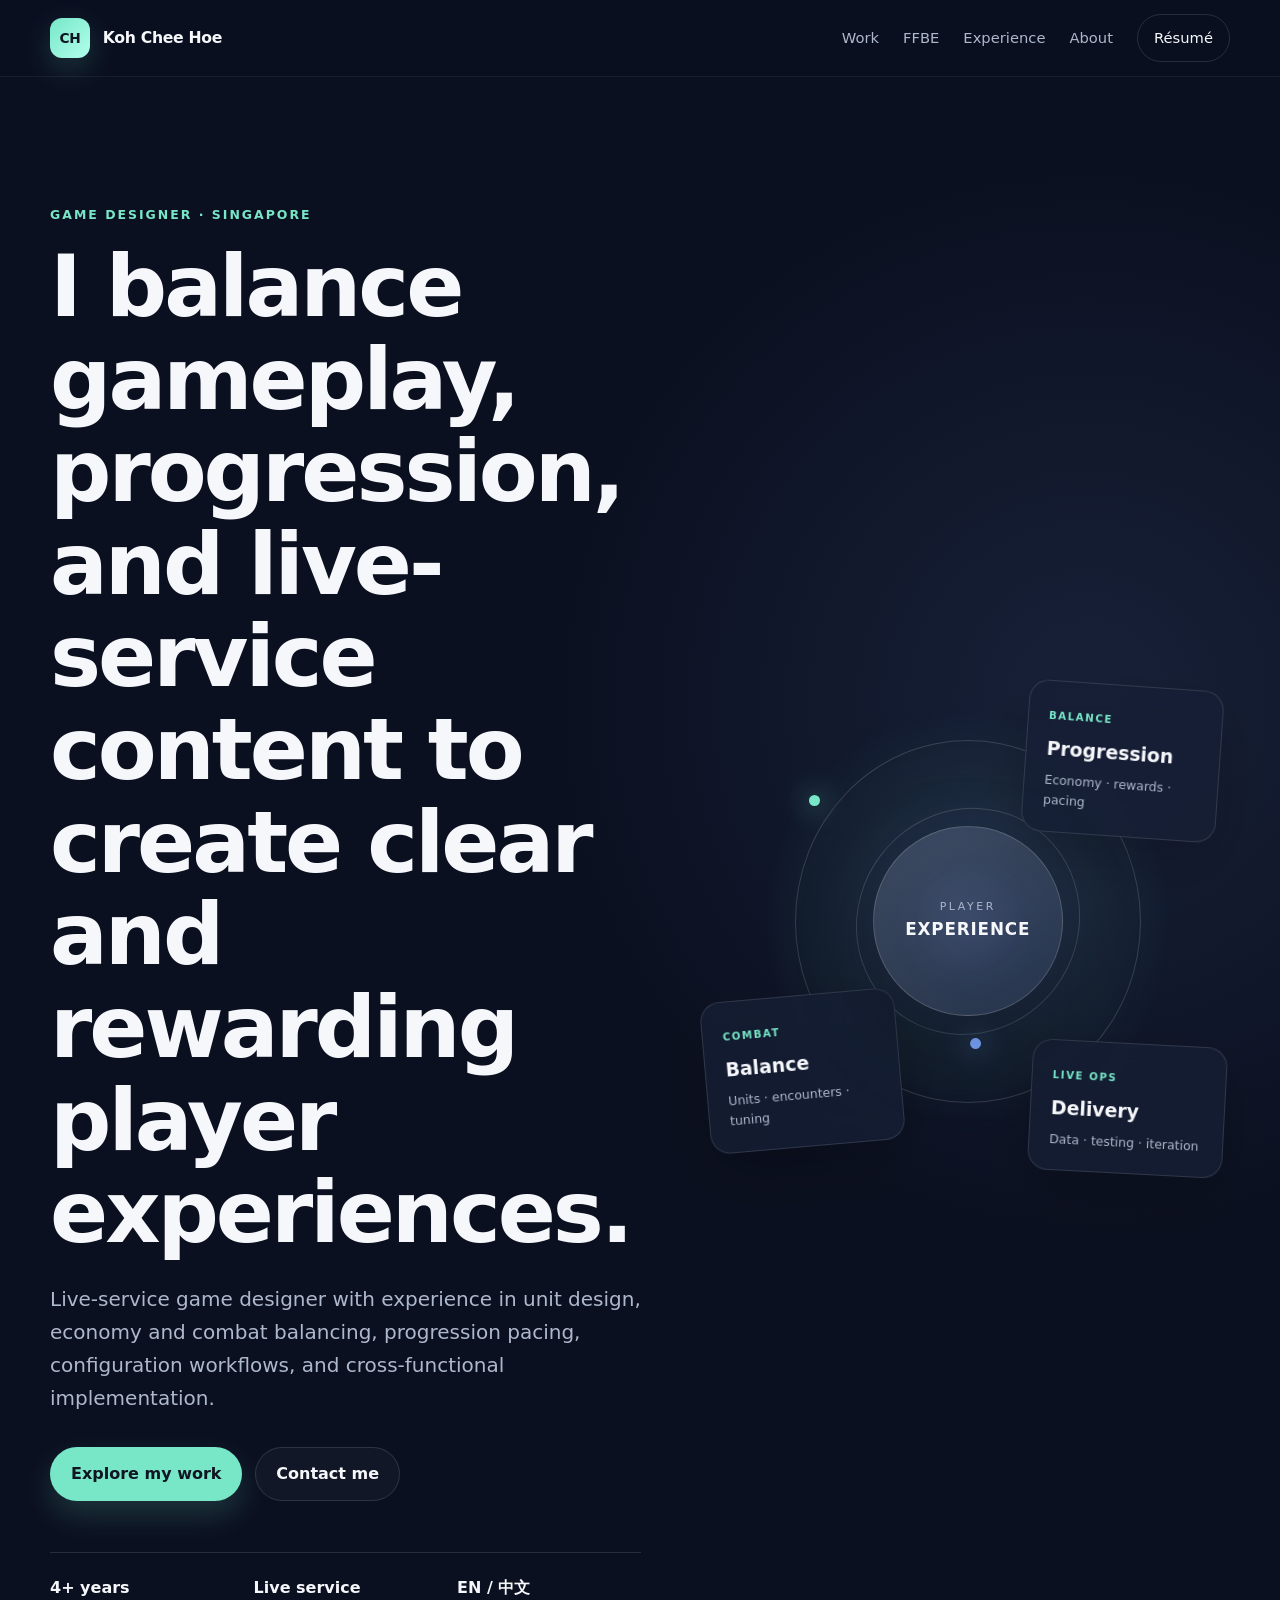
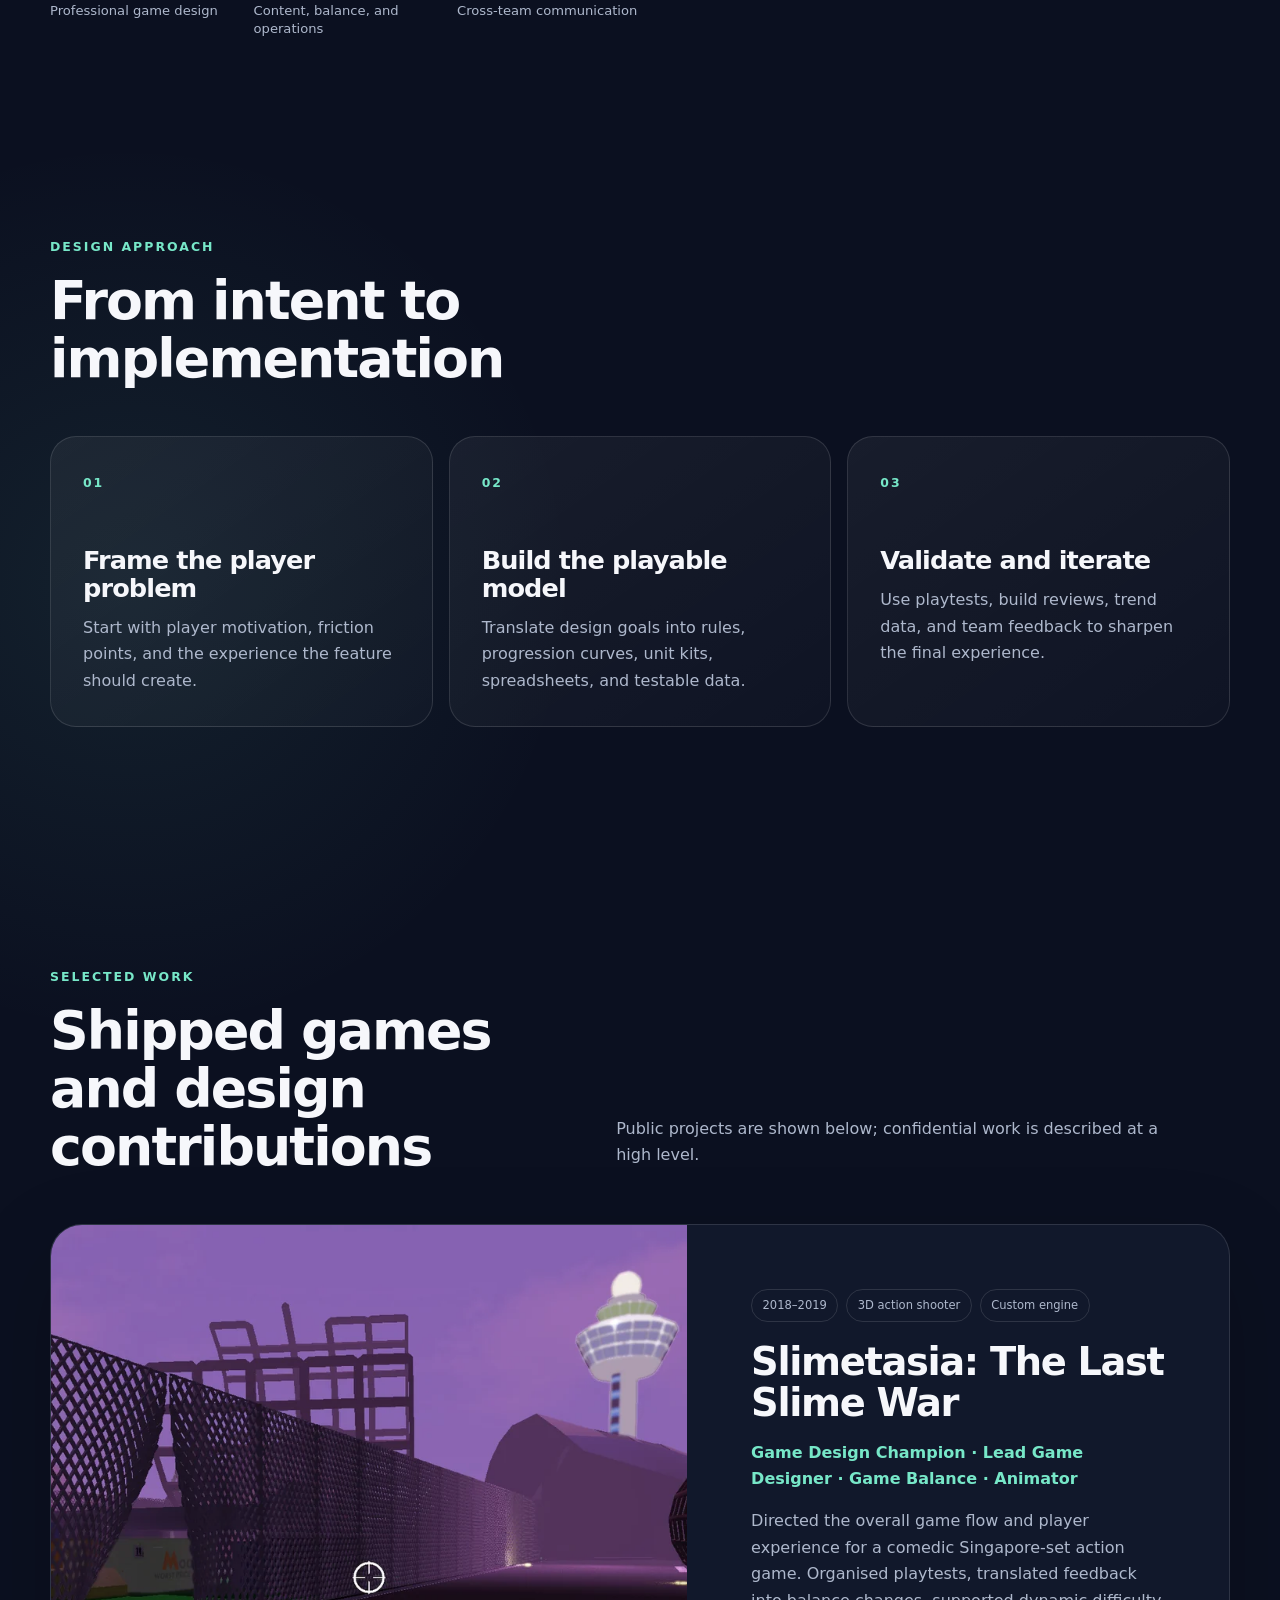
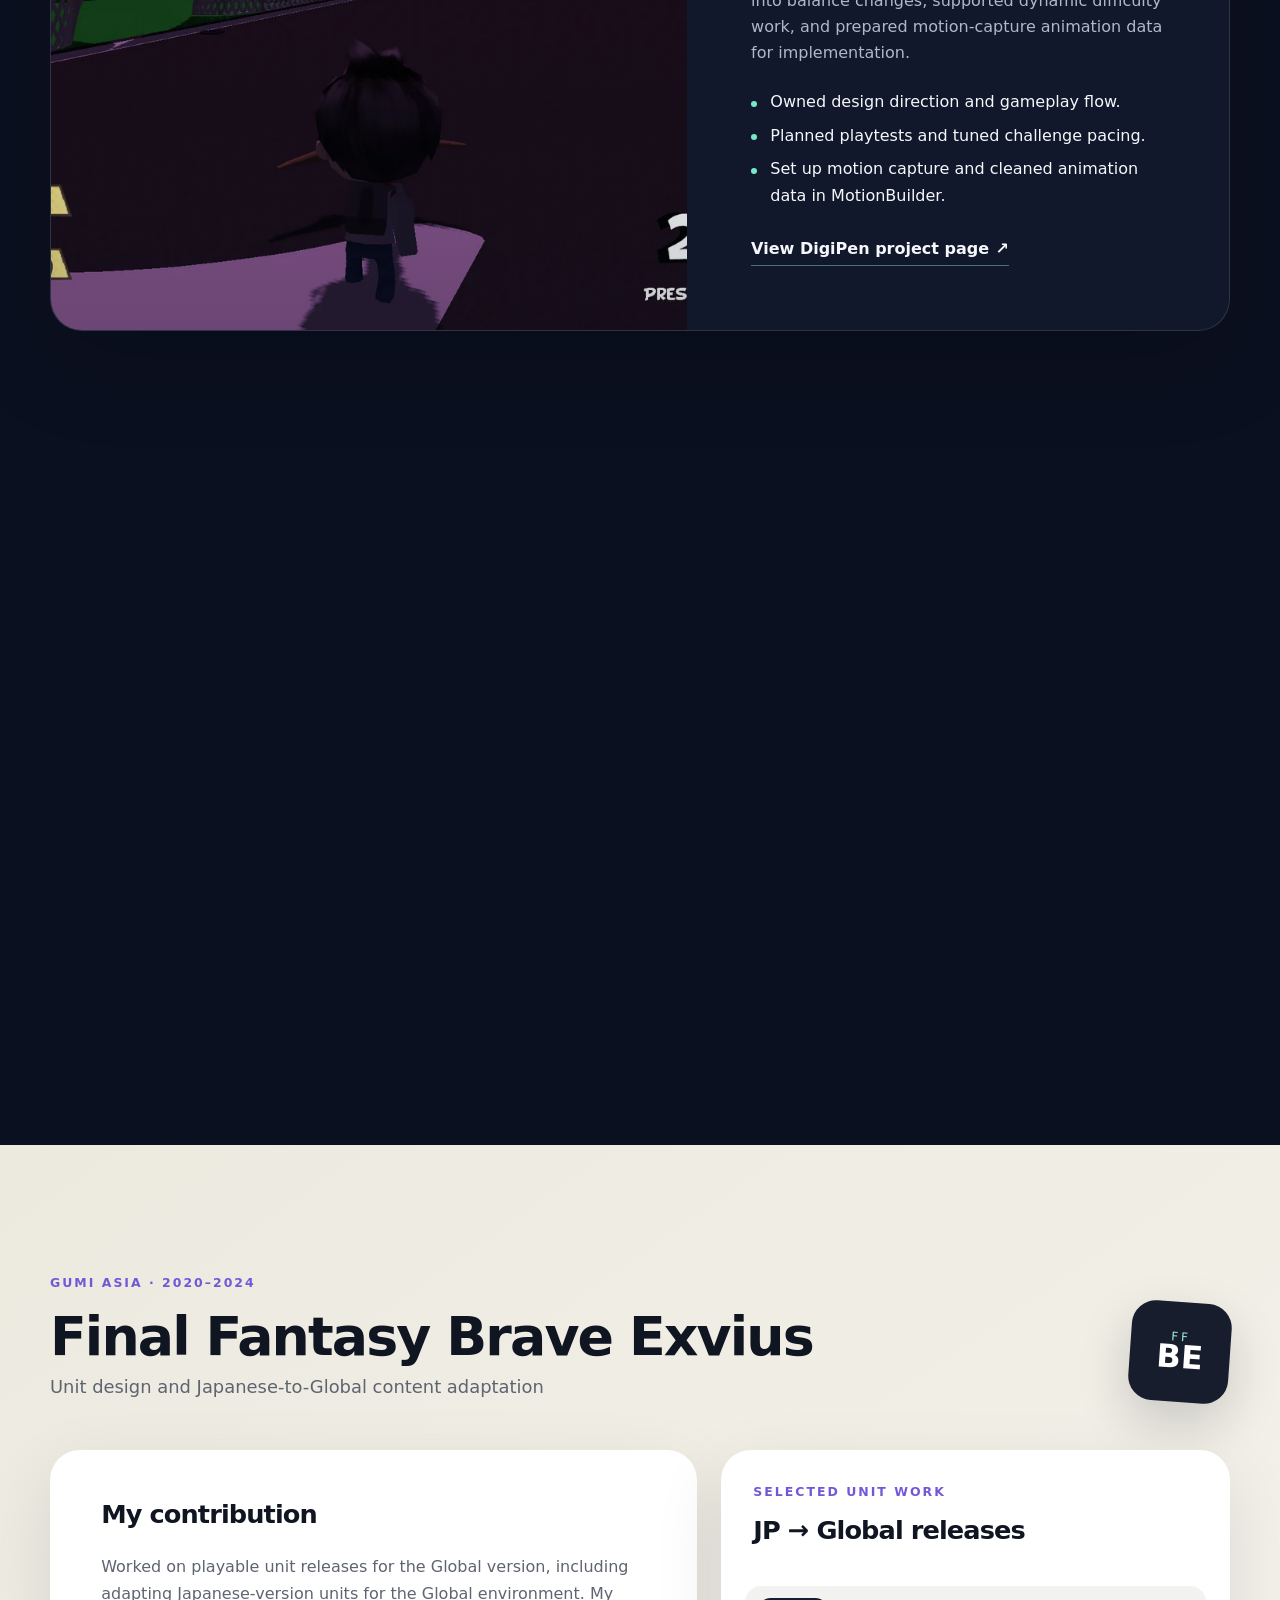
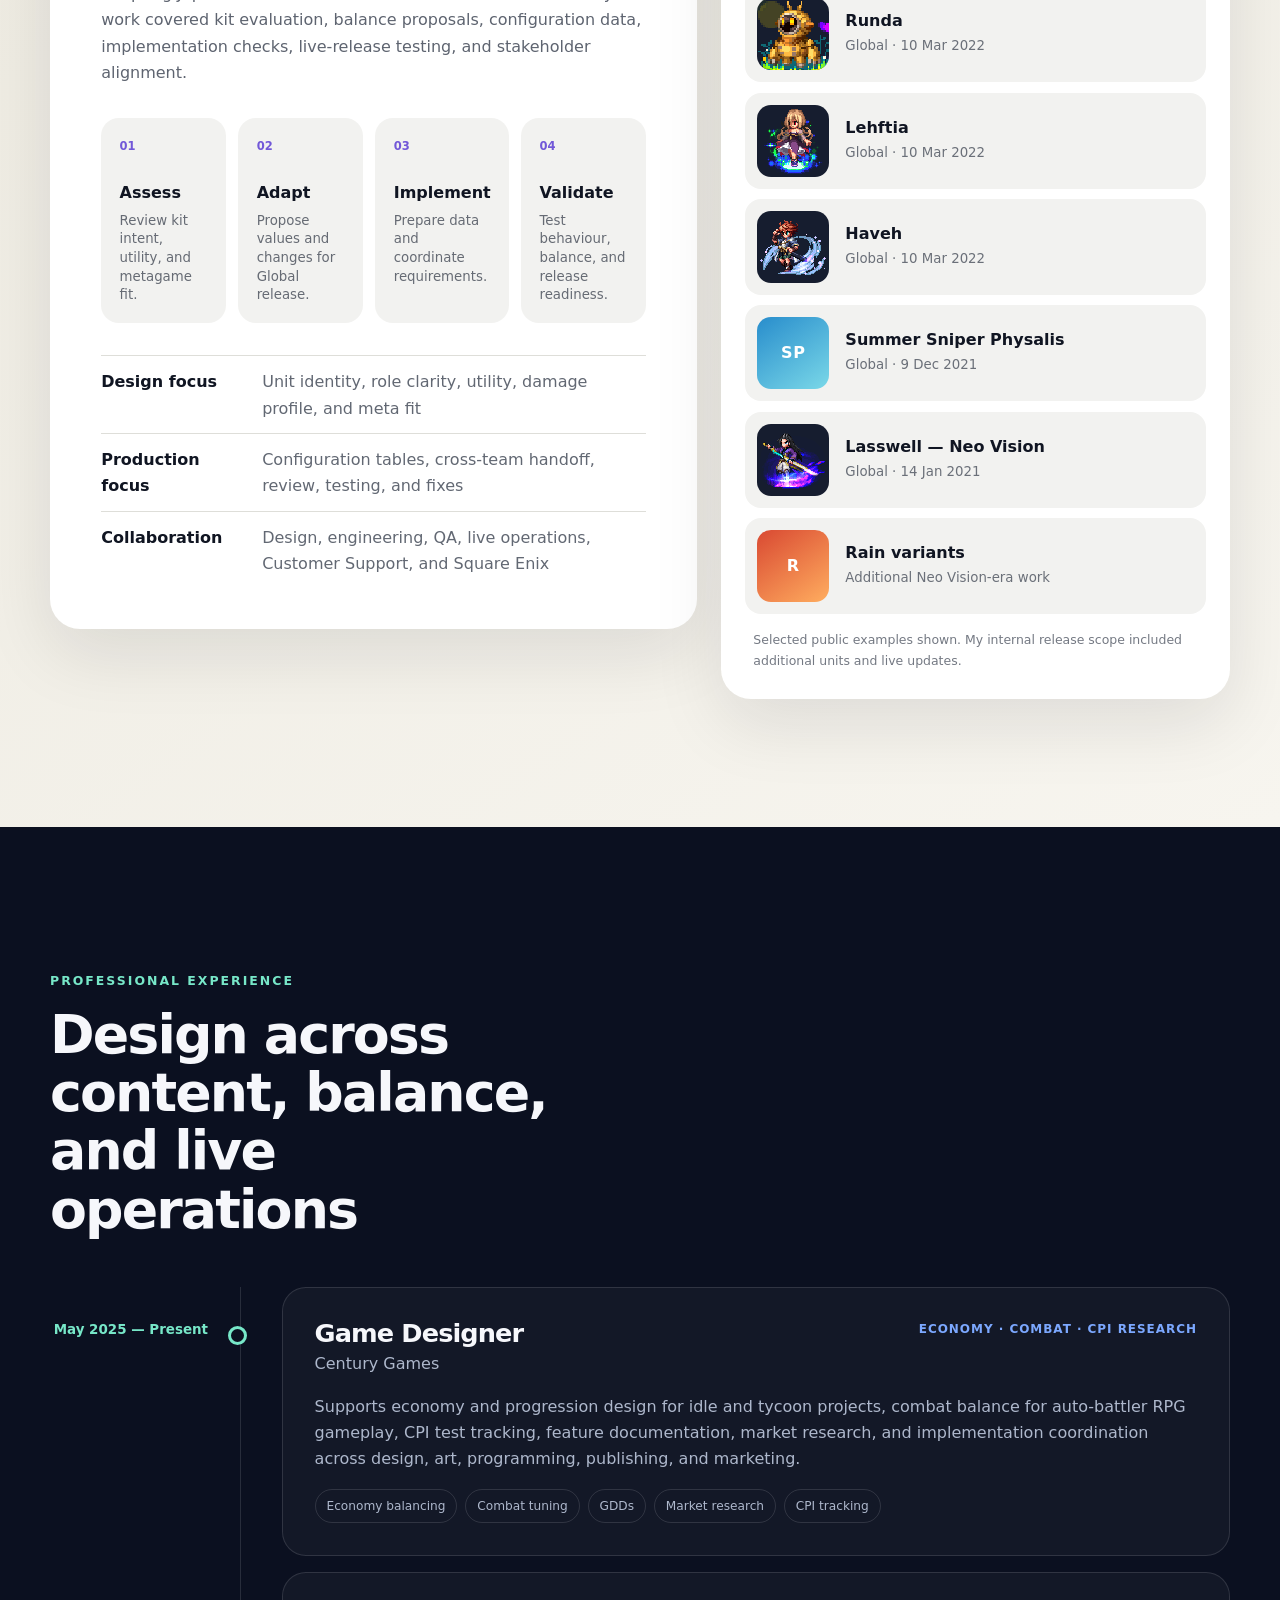
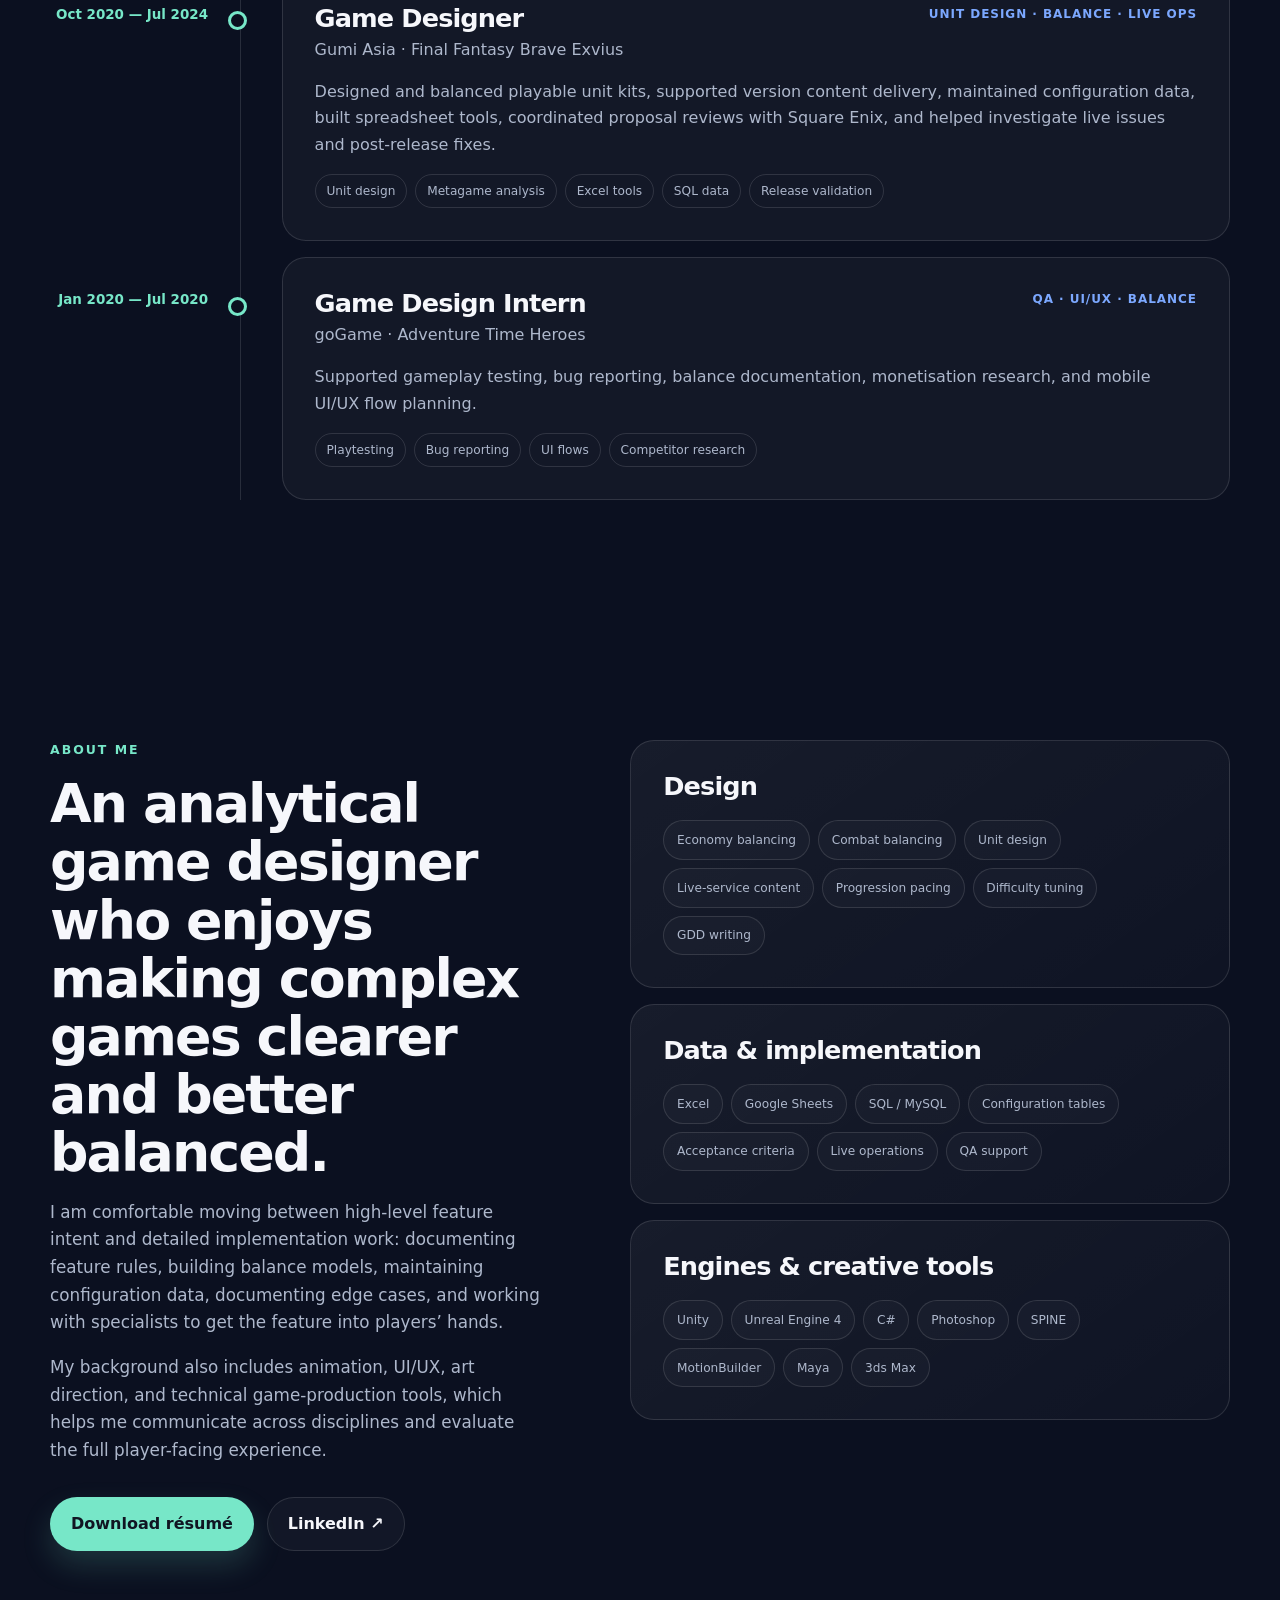
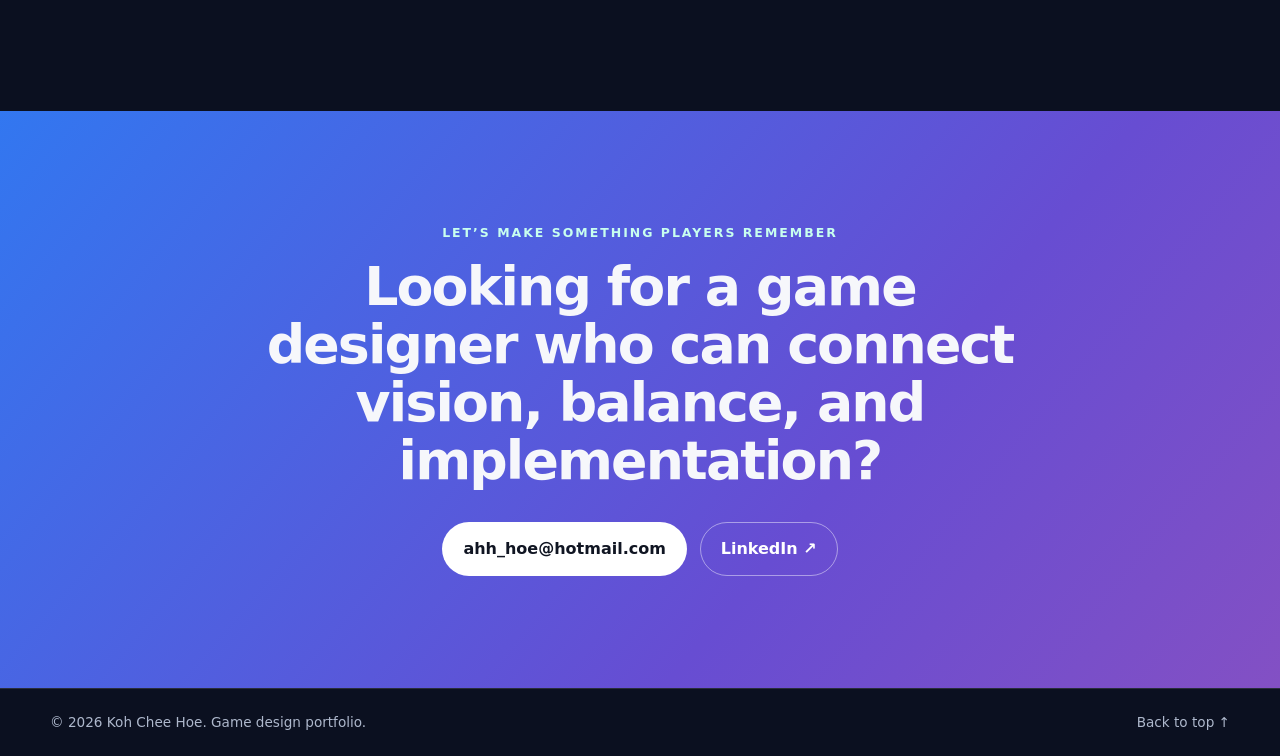
==== index.html @ 487529aa "Add files via upload" ====
<!doctype html>
<html lang="en">
<head>
  <meta charset="utf-8" />
  <meta name="viewport" content="width=device-width, initial-scale=1" />
  <meta name="description" content="Portfolio of Koh Chee Hoe, a Singapore-based game designer specialising in live-service unit design, economy balancing, combat balancing, progression pacing, and content delivery." />
  <meta name="theme-color" content="#0b1020" />
  <title>Koh Chee Hoe — Game Designer</title>
  <link rel="icon" href="assets/favicon.svg" type="image/svg+xml" />
  <link rel="stylesheet" href="styles.css" />
</head>
<body>
  <a class="skip-link" href="#main">Skip to content</a>

  <header class="site-header" id="top">
    <div class="nav-wrap">
      <a class="brand" href="#top" aria-label="Koh Chee Hoe home">
        <span class="brand-mark">CH</span>
        <span class="brand-name">Koh Chee Hoe</span>
      </a>
      <button class="menu-toggle" type="button" aria-expanded="false" aria-controls="site-nav">
        <span></span><span></span><span></span>
        <span class="sr-only">Open navigation</span>
      </button>
      <nav id="site-nav" class="site-nav" aria-label="Primary navigation">
        <a href="#work">Work</a>
        <a href="#ffbe">FFBE</a>
        <a href="#experience">Experience</a>
        <a href="#about">About</a>
        <a class="nav-cta" href="Koh_Chee_Hoe_Game_Designer_Resume.docx" download>Résumé</a>
      </nav>
    </div>
  </header>

  <main id="main">
    <section class="hero section-shell" aria-labelledby="hero-title">
      <div class="hero-copy reveal">
        <p class="eyebrow">Game Designer · Singapore</p>
        <h1 id="hero-title">I balance gameplay, progression, and live-service content to create clear and rewarding player experiences.</h1>
        <p class="hero-lede">
          Live-service game designer with experience in unit design, economy and combat balancing,
          progression pacing, configuration workflows, and cross-functional implementation.
        </p>
        <div class="hero-actions">
          <a class="button primary" href="#work">Explore my work</a>
          <a class="button secondary" href="mailto:ahh_hoe@hotmail.com">Contact me</a>
        </div>
        <div class="hero-facts" aria-label="Career highlights">
          <div><strong>4+ years</strong><span>Professional game design</span></div>
          <div><strong>Live service</strong><span>Content, balance, and operations</span></div>
          <div><strong>EN / 中文</strong><span>Cross-team communication</span></div>
        </div>
      </div>

      <div class="hero-visual reveal" aria-hidden="true">
        <div class="orbit orbit-a"></div>
        <div class="orbit orbit-b"></div>
        <div class="design-card card-a">
          <span class="card-kicker">BALANCE</span>
          <strong>Progression</strong>
          <small>Economy · rewards · pacing</small>
        </div>
        <div class="design-card card-b">
          <span class="card-kicker">COMBAT</span>
          <strong>Balance</strong>
          <small>Units · encounters · tuning</small>
        </div>
        <div class="design-card card-c">
          <span class="card-kicker">LIVE OPS</span>
          <strong>Delivery</strong>
          <small>Data · testing · iteration</small>
        </div>
        <div class="hero-core">
          <span>PLAYER</span>
          <strong>EXPERIENCE</strong>
        </div>
      </div>
    </section>

    <section class="principles section-shell" aria-labelledby="principles-title">
      <div class="section-heading reveal">
        <p class="eyebrow">Design approach</p>
        <h2 id="principles-title">From intent to implementation</h2>
      </div>
      <div class="principle-grid">
        <article class="principle reveal">
          <span class="index">01</span>
          <h3>Frame the player problem</h3>
          <p>Start with player motivation, friction points, and the experience the feature should create.</p>
        </article>
        <article class="principle reveal">
          <span class="index">02</span>
          <h3>Build the playable model</h3>
          <p>Translate design goals into rules, progression curves, unit kits, spreadsheets, and testable data.</p>
        </article>
        <article class="principle reveal">
          <span class="index">03</span>
          <h3>Validate and iterate</h3>
          <p>Use playtests, build reviews, trend data, and team feedback to sharpen the final experience.</p>
        </article>
      </div>
    </section>

    <section id="work" class="work section-shell" aria-labelledby="work-title">
      <div class="section-heading reveal">
        <p class="eyebrow">Selected work</p>
        <h2 id="work-title">Shipped games and design contributions</h2>
        <p>Public projects are shown below; confidential work is described at a high level.</p>
      </div>

      <div class="project-stack">
        <article class="project-card project-featured reveal">
          <div class="project-image">
            <img src="assets/slimetasia.webp" alt="Gameplay screenshot from Slimetasia: The Last Slime War" loading="lazy" />
          </div>
          <div class="project-copy">
            <div class="project-meta"><span>2018–2019</span><span>3D action shooter</span><span>Custom engine</span></div>
            <h3>Slimetasia: The Last Slime War</h3>
            <p class="project-role">Game Design Champion · Lead Game Designer · Game Balance · Animator</p>
            <p>
              Directed the overall game flow and player experience for a comedic Singapore-set action game.
              Organised playtests, translated feedback into balance changes, supported dynamic difficulty work,
              and prepared motion-capture animation data for implementation.
            </p>
            <ul class="compact-list">
              <li>Owned design direction and gameplay flow.</li>
              <li>Planned playtests and tuned challenge pacing.</li>
              <li>Set up motion capture and cleaned animation data in MotionBuilder.</li>
            </ul>
            <a class="text-link" href="https://games.digipen.edu/games/slimetasia-the-last-slime-war" target="_blank" rel="noreferrer">View DigiPen project page <span>↗</span></a>
          </div>
        </article>

        <article class="project-card project-featured reverse reveal">
          <div class="project-image">
            <img src="assets/scavenger.webp" alt="Boss battle gameplay screenshot from Scavenger" loading="lazy" />
          </div>
          <div class="project-copy">
            <div class="project-meta"><span>2018</span><span>2D boss brawler</span><span>Custom engine</span></div>
            <h3>Scavenger</h3>
            <p class="project-role">Lead Game Artist · Game Designer · Animator</p>
            <p>
              Shaped the game direction and combat experience for a side-scrolling boss arena game.
              Guided character and AI changes, led art direction, animated characters in SPINE,
              and tuned encounters using structured playtest feedback.
            </p>
            <ul class="compact-list">
              <li>Guided AI behaviour and boss encounter readability.</li>
              <li>Led art direction and character animation.</li>
              <li>2018 DigiPen Game Awards finalist for Best UI and Best AI.</li>
            </ul>
            <a class="text-link" href="https://games.digipen.edu/games/scavenger" target="_blank" rel="noreferrer">View DigiPen project page <span>↗</span></a>
          </div>
        </article>
      </div>
    </section>

    <section id="ffbe" class="ffbe-section" aria-labelledby="ffbe-title">
      <div class="section-shell">
        <div class="ffbe-intro reveal">
          <div>
            <p class="eyebrow">Gumi Asia · 2020–2024</p>
            <h2 id="ffbe-title">Final Fantasy Brave Exvius</h2>
            <p class="ffbe-subtitle">Unit design and Japanese-to-Global content adaptation</p>
          </div>
          <div class="ffbe-mark" aria-hidden="true"><span>FF</span><strong>BE</strong></div>
        </div>

        <div class="ffbe-layout">
          <div class="ffbe-case reveal">
            <h3>My contribution</h3>
            <p>
              Worked on playable unit releases for the Global version, including adapting Japanese-version
              units for the Global environment. My work covered kit evaluation, balance proposals, configuration
              data, implementation checks, live-release testing, and stakeholder alignment.
            </p>

            <div class="workflow" aria-label="Unit delivery workflow">
              <div><span>01</span><strong>Assess</strong><small>Review kit intent, utility, and metagame fit.</small></div>
              <div><span>02</span><strong>Adapt</strong><small>Propose values and changes for Global release.</small></div>
              <div><span>03</span><strong>Implement</strong><small>Prepare data and coordinate requirements.</small></div>
              <div><span>04</span><strong>Validate</strong><small>Test behaviour, balance, and release readiness.</small></div>
            </div>

            <div class="case-notes">
              <div><strong>Design focus</strong><span>Unit identity, role clarity, utility, damage profile, and meta fit</span></div>
              <div><strong>Production focus</strong><span>Configuration tables, cross-team handoff, review, testing, and fixes</span></div>
              <div><strong>Collaboration</strong><span>Design, engineering, QA, live operations, Customer Support, and Square Enix</span></div>
            </div>
          </div>

          <aside class="unit-panel reveal" aria-labelledby="units-title">
            <div class="unit-panel-head">
              <p class="eyebrow">Selected unit work</p>
              <h3 id="units-title">JP → Global releases</h3>
            </div>

            <div class="unit-grid">
              <a class="unit-card" href="https://exvius.fandom.com/wiki/Runda/JP" target="_blank" rel="noreferrer">
                <span class="unit-art"><img src="assets/runda.webp" alt="Runda pixel sprite" loading="lazy" /></span>
                <span><strong>Runda</strong><small>Global · 10 Mar 2022</small></span>
              </a>
              <a class="unit-card" href="https://exvius.fandom.com/wiki/Lehftia/JP" target="_blank" rel="noreferrer">
                <span class="unit-art"><img src="assets/lehftia.webp" alt="Lehftia pixel sprite" loading="lazy" /></span>
                <span><strong>Lehftia</strong><small>Global · 10 Mar 2022</small></span>
              </a>
              <a class="unit-card" href="https://exvius.fandom.com/wiki/Haveh/JP" target="_blank" rel="noreferrer">
                <span class="unit-art"><img src="assets/haveh.webp" alt="Haveh pixel sprite" loading="lazy" /></span>
                <span><strong>Haveh</strong><small>Global · 10 Mar 2022</small></span>
              </a>
              <a class="unit-card" href="https://exvius.fandom.com/wiki/Summer_Sniper_Physalis" target="_blank" rel="noreferrer">
                <span class="unit-art text-orb water">SP</span>
                <span><strong>Summer Sniper Physalis</strong><small>Global · 9 Dec 2021</small></span>
              </a>
              <a class="unit-card" href="https://exvius.fandom.com/wiki/Lasswell_-Neo_Vision-" target="_blank" rel="noreferrer">
                <span class="unit-art"><img src="assets/lasswell_nv.webp" alt="Lasswell Neo Vision pixel sprite" loading="lazy" /></span>
                <span><strong>Lasswell — Neo Vision</strong><small>Global · 14 Jan 2021</small></span>
              </a>
              <div class="unit-card non-link">
                <span class="unit-art text-orb fire">R</span>
                <span><strong>Rain variants</strong><small>Additional Neo Vision-era work</small></span>
              </div>
            </div>

            <p class="unit-disclaimer">
              Selected public examples shown. My internal release scope included additional units and live updates.
            </p>
          </aside>
        </div>
      </div>
    </section>

    <section id="experience" class="experience section-shell" aria-labelledby="experience-title">
      <div class="section-heading reveal">
        <p class="eyebrow">Professional experience</p>
        <h2 id="experience-title">Design across content, balance, and live operations</h2>
      </div>

      <div class="timeline">
        <article class="timeline-item reveal">
          <div class="timeline-date">May 2025 — Present</div>
          <div class="timeline-content">
            <div class="role-heading">
              <div><h3>Game Designer</h3><p>Century Games</p></div>
              <span>Economy · Combat · CPI research</span>
            </div>
            <p>
              Supports economy and progression design for idle and tycoon projects, combat balance for auto-battler RPG gameplay,
              CPI test tracking, feature documentation, market research, and implementation coordination across design, art,
              programming, publishing, and marketing.
            </p>
            <div class="tag-row"><span>Economy balancing</span><span>Combat tuning</span><span>GDDs</span><span>Market research</span><span>CPI tracking</span></div>
          </div>
        </article>

        <article class="timeline-item reveal">
          <div class="timeline-date">Oct 2020 — Jul 2024</div>
          <div class="timeline-content">
            <div class="role-heading">
              <div><h3>Game Designer</h3><p>Gumi Asia · Final Fantasy Brave Exvius</p></div>
              <span>Unit design · Balance · Live ops</span>
            </div>
            <p>
              Designed and balanced playable unit kits, supported version content delivery, maintained configuration data,
              built spreadsheet tools, coordinated proposal reviews with Square Enix, and helped investigate live issues and post-release fixes.
            </p>
            <div class="tag-row"><span>Unit design</span><span>Metagame analysis</span><span>Excel tools</span><span>SQL data</span><span>Release validation</span></div>
          </div>
        </article>

        <article class="timeline-item reveal">
          <div class="timeline-date">Jan 2020 — Jul 2020</div>
          <div class="timeline-content">
            <div class="role-heading">
              <div><h3>Game Design Intern</h3><p>goGame · Adventure Time Heroes</p></div>
              <span>QA · UI/UX · Balance</span>
            </div>
            <p>
              Supported gameplay testing, bug reporting, balance documentation, monetisation research, and mobile UI/UX flow planning.
            </p>
            <div class="tag-row"><span>Playtesting</span><span>Bug reporting</span><span>UI flows</span><span>Competitor research</span></div>
          </div>
        </article>
      </div>
    </section>

    <section id="about" class="about section-shell" aria-labelledby="about-title">
      <div class="about-copy reveal">
        <p class="eyebrow">About me</p>
        <h2 id="about-title">An analytical game designer who enjoys making complex games clearer and better balanced.</h2>
        <p>
          I am comfortable moving between high-level feature intent and detailed implementation work: documenting feature rules,
          building balance models, maintaining configuration data, documenting edge cases, and working with specialists
          to get the feature into players’ hands.
        </p>
        <p>
          My background also includes animation, UI/UX, art direction, and technical game-production tools, which helps me
          communicate across disciplines and evaluate the full player-facing experience.
        </p>
        <div class="about-actions">
          <a class="button primary" href="Koh_Chee_Hoe_Game_Designer_Resume.docx" download>Download résumé</a>
          <a class="button secondary" href="https://www.linkedin.com/in/kohcheehoe/" target="_blank" rel="noreferrer">LinkedIn ↗</a>
        </div>
      </div>

      <div class="skills reveal" aria-label="Skills and tools">
        <div class="skill-group">
          <h3>Design</h3>
          <div class="tag-row large"><span>Economy balancing</span><span>Combat balancing</span><span>Unit design</span><span>Live-service content</span><span>Progression pacing</span><span>Difficulty tuning</span><span>GDD writing</span></div>
        </div>
        <div class="skill-group">
          <h3>Data & implementation</h3>
          <div class="tag-row large"><span>Excel</span><span>Google Sheets</span><span>SQL / MySQL</span><span>Configuration tables</span><span>Acceptance criteria</span><span>Live operations</span><span>QA support</span></div>
        </div>
        <div class="skill-group">
          <h3>Engines & creative tools</h3>
          <div class="tag-row large"><span>Unity</span><span>Unreal Engine 4</span><span>C#</span><span>Photoshop</span><span>SPINE</span><span>MotionBuilder</span><span>Maya</span><span>3ds Max</span></div>
        </div>
      </div>
    </section>

    <section class="contact-section" aria-labelledby="contact-title">
      <div class="section-shell contact-inner reveal">
        <p class="eyebrow">Let’s make something players remember</p>
        <h2 id="contact-title">Looking for a game designer who can connect vision, balance, and implementation?</h2>
        <div class="contact-links">
          <a class="button light" href="mailto:ahh_hoe@hotmail.com">ahh_hoe@hotmail.com</a>
          <a class="button ghost-light" href="https://www.linkedin.com/in/kohcheehoe/" target="_blank" rel="noreferrer">LinkedIn ↗</a>
        </div>
      </div>
    </section>
  </main>

  <footer class="site-footer">
    <div class="section-shell footer-inner">
      <p>© <span id="year"></span> Koh Chee Hoe. Game design portfolio.</p>
      <a href="#top">Back to top ↑</a>
    </div>
  </footer>

  <script src="script.js"></script>
</body>
</html>
---- styles.css ----
:root {
  --bg: #0b1020;
  --bg-soft: #11182b;
  --panel: #151e34;
  --panel-2: #1b2742;
  --text: #f6f7fb;
  --muted: #aeb8cc;
  --line: rgba(255,255,255,.12);
  --accent: #77e7c8;
  --accent-2: #7ca8ff;
  --warm: #ffbb72;
  --ink: #101522;
  --paper: #f4f2eb;
  --radius: 26px;
  --shadow: 0 30px 80px rgba(0,0,0,.28);
  --max: 1180px;
}

* { box-sizing: border-box; }
html { scroll-behavior: smooth; }
body {
  margin: 0;
  color: var(--text);
  background:
    radial-gradient(circle at 85% 8%, rgba(124,168,255,.11), transparent 34rem),
    radial-gradient(circle at 10% 25%, rgba(119,231,200,.08), transparent 28rem),
    var(--bg);
  font-family: Inter, ui-sans-serif, system-ui, -apple-system, BlinkMacSystemFont, "Segoe UI", sans-serif;
  line-height: 1.65;
  overflow-x: hidden;
}

img { max-width: 100%; display: block; }
a { color: inherit; text-decoration: none; }
button, a { -webkit-tap-highlight-color: transparent; }

.sr-only {
  position: absolute; width: 1px; height: 1px; padding: 0; margin: -1px;
  overflow: hidden; clip: rect(0,0,0,0); white-space: nowrap; border: 0;
}
.skip-link {
  position: fixed; z-index: 999; left: 1rem; top: -4rem; padding: .7rem 1rem;
  color: var(--ink); background: var(--accent); border-radius: 999px; font-weight: 800;
}
.skip-link:focus { top: 1rem; }

.section-shell { width: min(calc(100% - 2.5rem), var(--max)); margin-inline: auto; }

.site-header {
  position: sticky; top: 0; z-index: 50;
  background: rgba(11,16,32,.78); backdrop-filter: blur(18px);
  border-bottom: 1px solid rgba(255,255,255,.06);
}
.nav-wrap {
  width: min(calc(100% - 2.5rem), var(--max)); margin-inline: auto;
  min-height: 76px; display: flex; align-items: center; justify-content: space-between; gap: 2rem;
}
.brand { display: inline-flex; align-items: center; gap: .8rem; font-weight: 800; letter-spacing: -.02em; }
.brand-mark {
  width: 40px; height: 40px; display: grid; place-items: center; border-radius: 12px;
  color: var(--ink); background: linear-gradient(135deg, var(--accent), #b2ffec); font-size: .86rem;
  box-shadow: 0 10px 30px rgba(119,231,200,.18);
}
.brand-name { font-size: .98rem; }
.site-nav { display: flex; align-items: center; gap: 1.5rem; font-size: .92rem; color: var(--muted); }
.site-nav a { transition: color .2s ease, transform .2s ease; }
.site-nav a:hover, .site-nav a:focus-visible { color: var(--text); }
.nav-cta { padding: .65rem 1rem; border: 1px solid var(--line); border-radius: 999px; color: var(--text) !important; }
.nav-cta:hover { transform: translateY(-2px); border-color: rgba(119,231,200,.5); }
.menu-toggle { display: none; background: none; border: 0; padding: .4rem; }
.menu-toggle span:not(.sr-only) { display: block; width: 24px; height: 2px; background: var(--text); margin: 5px 0; border-radius: 99px; }

.hero {
  min-height: calc(100svh - 76px); display: grid; grid-template-columns: 1.06fr .94fr;
  gap: clamp(2rem, 5vw, 6rem); align-items: center; padding-block: clamp(5rem, 10vw, 9rem);
}
.eyebrow {
  margin: 0 0 .9rem; color: var(--accent); font-size: .78rem; font-weight: 800;
  letter-spacing: .16em; text-transform: uppercase;
}
h1, h2, h3 { margin-top: 0; line-height: 1.08; letter-spacing: -.035em; }
h1 { margin-bottom: 1.5rem; font-size: clamp(3rem, 6.7vw, 6.4rem); max-width: 13ch; }
h2 { margin-bottom: 1rem; font-size: clamp(2.2rem, 4.2vw, 4rem); }
h3 { font-size: clamp(1.25rem, 2vw, 1.6rem); }
.hero-lede { max-width: 63ch; margin: 0 0 2rem; color: var(--muted); font-size: clamp(1.04rem, 1.7vw, 1.25rem); }
.hero-actions, .about-actions, .contact-links { display: flex; flex-wrap: wrap; gap: .8rem; }
.button {
  display: inline-flex; align-items: center; justify-content: center; min-height: 50px; padding: .8rem 1.25rem;
  border-radius: 999px; border: 1px solid transparent; font-weight: 800; transition: transform .2s ease, box-shadow .2s ease, background .2s ease;
}
.button:hover, .button:focus-visible { transform: translateY(-3px); }
.button.primary { color: var(--ink); background: var(--accent); box-shadow: 0 14px 30px rgba(119,231,200,.17); }
.button.secondary { border-color: var(--line); color: var(--text); background: rgba(255,255,255,.03); }
.button.light { color: var(--ink); background: white; }
.button.ghost-light { border-color: rgba(255,255,255,.45); color: white; }
.hero-facts { display: grid; grid-template-columns: repeat(3, 1fr); gap: 1.2rem; margin-top: 3.2rem; padding-top: 1.4rem; border-top: 1px solid var(--line); }
.hero-facts strong, .hero-facts span { display: block; }
.hero-facts strong { font-size: 1rem; }
.hero-facts span { color: var(--muted); font-size: .82rem; line-height: 1.35; }

.hero-visual { position: relative; min-height: 550px; isolation: isolate; }
.hero-visual::before {
  content: ""; position: absolute; inset: 10% 12%; border-radius: 50%;
  background: radial-gradient(circle, rgba(124,168,255,.24), rgba(119,231,200,.06) 45%, transparent 72%);
  filter: blur(4px); z-index: -2;
}
.orbit { position: absolute; inset: 17%; border: 1px solid rgba(255,255,255,.15); border-radius: 50%; animation: spin 24s linear infinite; }
.orbit::after { content:""; position:absolute; width:11px; height:11px; border-radius:50%; background:var(--accent); top:15%; left:4%; box-shadow: 0 0 28px var(--accent); }
.orbit-b { inset: 29%; animation-direction: reverse; animation-duration: 18s; transform: rotate(37deg); }
.orbit-b::after { background:var(--accent-2); box-shadow:0 0 28px var(--accent-2); top:auto; left:auto; bottom:7%; right:11%; }
@keyframes spin { to { transform: rotate(360deg); } }
.hero-core {
  position: absolute; inset: 50% auto auto 50%; transform: translate(-50%,-50%); width: 190px; aspect-ratio: 1;
  border-radius: 50%; display: grid; place-content: center; text-align: center; border: 1px solid rgba(255,255,255,.18);
  background: linear-gradient(145deg, rgba(255,255,255,.13), rgba(255,255,255,.03)); box-shadow: var(--shadow), inset 0 0 50px rgba(124,168,255,.08);
}
.hero-core span { color: var(--muted); font-size: .68rem; letter-spacing: .24em; }
.hero-core strong { font-size: 1.05rem; letter-spacing: .05em; }
.design-card {
  position: absolute; width: 195px; padding: 1.25rem; border: 1px solid var(--line); border-radius: 20px;
  background: rgba(21,30,52,.78); backdrop-filter: blur(16px); box-shadow: 0 22px 60px rgba(0,0,0,.22);
}
.design-card strong, .design-card small { display:block; }
.design-card strong { margin:.35rem 0; font-size:1.18rem; }
.design-card small { color:var(--muted); font-size:.78rem; }
.card-kicker { color:var(--accent); font-size:.64rem; font-weight:800; letter-spacing:.15em; }
.card-a { top:7%; right:2%; transform:rotate(4deg); }
.card-b { bottom:9%; left:0; transform:rotate(-5deg); }
.card-c { bottom:4%; right:1%; transform:rotate(3deg); }

.section-heading { display:grid; grid-template-columns: minmax(0,.9fr) minmax(0,1.1fr); column-gap:4rem; align-items:end; margin-bottom:3rem; }
.section-heading .eyebrow { grid-column:1; }
.section-heading h2 { grid-column:1; margin-bottom:0; }
.section-heading > p:last-child { grid-column:2; grid-row:1 / span 2; color:var(--muted); max-width:54ch; margin:0 0 .5rem; }

.principles { padding-block: 4.5rem 8rem; }
.principle-grid { display:grid; grid-template-columns:repeat(3,1fr); gap:1rem; }
.principle { padding:2rem; min-height:260px; border:1px solid var(--line); border-radius:var(--radius); background:linear-gradient(145deg, rgba(255,255,255,.055), rgba(255,255,255,.02)); }
.principle .index { color:var(--accent); font-size:.78rem; font-weight:800; letter-spacing:.15em; }
.principle h3 { margin:3.2rem 0 .8rem; }
.principle p { color:var(--muted); margin:0; }

.work { padding-block: 7rem 9rem; }
.project-stack { display:grid; gap:2rem; }
.project-card { border:1px solid var(--line); border-radius:32px; overflow:hidden; background:var(--bg-soft); box-shadow:0 30px 90px rgba(0,0,0,.18); }
.project-featured { display:grid; grid-template-columns:1.08fr .92fr; min-height:570px; }
.project-featured.reverse { grid-template-columns:.92fr 1.08fr; }
.project-featured.reverse .project-image { order:2; }
.project-image { position:relative; min-height:360px; overflow:hidden; }
.project-image::after { content:""; position:absolute; inset:0; background:linear-gradient(to top, rgba(11,16,32,.22), transparent 45%); pointer-events:none; }
.project-image img { width:100%; height:100%; object-fit:cover; transition:transform .8s cubic-bezier(.2,.8,.2,1); }
.project-card:hover .project-image img { transform:scale(1.035); }
.project-copy { align-self:center; padding:clamp(2rem,5vw,4.3rem); }
.project-meta { display:flex; flex-wrap:wrap; gap:.5rem; margin-bottom:1.2rem; }
.project-meta span { padding:.35rem .65rem; border:1px solid var(--line); border-radius:999px; color:var(--muted); font-size:.72rem; }
.project-copy h3 { margin-bottom:.55rem; font-size:clamp(2rem,3vw,3rem); }
.project-role { color:var(--accent); font-weight:700; }
.project-copy > p:not(.project-role) { color:var(--muted); }
.compact-list { padding:0; margin:1.4rem 0 1.7rem; list-style:none; display:grid; gap:.45rem; }
.compact-list li { position:relative; padding-left:1.2rem; }
.compact-list li::before { content:""; position:absolute; width:6px; height:6px; left:0; top:.72em; border-radius:50%; background:var(--accent); }
.text-link { display:inline-flex; align-items:center; gap:.4rem; font-weight:800; border-bottom:1px solid rgba(119,231,200,.45); padding-bottom:.12rem; }
.text-link span { transition:transform .2s ease; }
.text-link:hover span { transform:translate(3px,-3px); }

.ffbe-section { padding-block:8rem; background:linear-gradient(145deg, #ece9df, #f7f5ef); color:var(--ink); }
.ffbe-intro { display:flex; justify-content:space-between; align-items:flex-end; gap:2rem; margin-bottom:3rem; }
.ffbe-intro .eyebrow { color:#7258d8; }
.ffbe-intro h2 { margin-bottom:.4rem; }
.ffbe-subtitle { margin:0; color:#5e6470; font-size:1.12rem; }
.ffbe-mark { width:100px; aspect-ratio:1; display:grid; place-content:center; text-align:center; border-radius:24px; color:white; background:#171d2d; transform:rotate(4deg); box-shadow:0 20px 50px rgba(16,21,34,.18); }
.ffbe-mark span, .ffbe-mark strong { display:block; line-height:.9; }
.ffbe-mark span { font-size:.75rem; letter-spacing:.25em; color:#9debd4; }
.ffbe-mark strong { font-size:2rem; }
.ffbe-layout { display:grid; grid-template-columns:1.12fr .88fr; gap:1.5rem; align-items:start; }
.ffbe-case, .unit-panel { border-radius:30px; background:white; box-shadow:0 24px 70px rgba(16,21,34,.1); }
.ffbe-case { padding:clamp(2rem,4vw,3.5rem); }
.ffbe-case > p { color:#5e6470; }
.workflow { display:grid; grid-template-columns:repeat(4,1fr); gap:.75rem; margin:2rem 0; }
.workflow div { min-height:170px; padding:1.15rem; border-radius:18px; background:#f2f2f0; }
.workflow span, .workflow strong, .workflow small { display:block; }
.workflow span { color:#7258d8; font-size:.72rem; font-weight:900; }
.workflow strong { margin:1.5rem 0 .35rem; }
.workflow small { color:#666b74; line-height:1.4; }
.case-notes { display:grid; gap:.7rem; }
.case-notes div { display:grid; grid-template-columns:145px 1fr; gap:1rem; padding-top:.8rem; border-top:1px solid #deded9; }
.case-notes span { color:#626873; }
.unit-panel { padding:1.5rem; position:sticky; top:100px; }
.unit-panel-head { padding:.5rem .5rem 1rem; }
.unit-panel-head .eyebrow { color:#7258d8; }
.unit-grid { display:grid; gap:.65rem; }
.unit-card { display:grid; grid-template-columns:72px 1fr; align-items:center; gap:1rem; padding:.75rem; border-radius:16px; background:#f2f2f0; transition:transform .2s ease, background .2s ease; }
.unit-card:not(.non-link):hover { transform:translateX(4px); background:#eceaf5; }
.unit-art { width:72px; height:72px; display:grid; place-items:center; border-radius:14px; background:#161d2f; overflow:hidden; }
.unit-art img { width:58px; max-height:60px; object-fit:contain; image-rendering:pixelated; transform:scale(1.45); }
.unit-card strong, .unit-card small { display:block; }
.unit-card strong { line-height:1.25; }
.unit-card small { color:#6b7079; margin-top:.25rem; }
.text-orb { color:white; font-weight:900; letter-spacing:.05em; }
.text-orb.water { background:linear-gradient(145deg,#288dcc,#7ad8e8); }
.text-orb.fire { background:linear-gradient(145deg,#d94932,#ffad5f); }
.unit-disclaimer { margin:1rem .5rem .25rem; color:#747983; font-size:.78rem; }

.experience { padding-block:9rem; }
.timeline { position:relative; display:grid; gap:1rem; }
.timeline::before { content:""; position:absolute; left:190px; top:0; bottom:0; width:1px; background:var(--line); }
.timeline-item { display:grid; grid-template-columns:190px 1fr; }
.timeline-date { position:relative; padding:2rem 2rem 0 0; color:var(--accent); font-size:.84rem; font-weight:800; text-align:right; }
.timeline-date::after { content:""; position:absolute; right:-7px; top:2.45rem; width:13px; height:13px; border-radius:50%; background:var(--bg); border:3px solid var(--accent); }
.timeline-content { margin-left:2.6rem; padding:2rem; border:1px solid var(--line); border-radius:24px; background:rgba(255,255,255,.035); }
.role-heading { display:flex; justify-content:space-between; align-items:flex-start; gap:1.5rem; }
.role-heading h3 { margin-bottom:.25rem; }
.role-heading p { margin:0; color:var(--muted); }
.role-heading > span { color:var(--accent-2); font-size:.75rem; font-weight:800; text-transform:uppercase; letter-spacing:.08em; text-align:right; }
.timeline-content > p { color:var(--muted); }
.tag-row { display:flex; flex-wrap:wrap; gap:.5rem; }
.tag-row span { padding:.38rem .68rem; border:1px solid var(--line); border-radius:999px; color:var(--muted); font-size:.76rem; }

.about { padding-block:6rem 10rem; display:grid; grid-template-columns:.9fr 1.1fr; gap:clamp(3rem,7vw,7rem); align-items:start; }
.about-copy { position:sticky; top:120px; }
.about-copy > p:not(.eyebrow) { color:var(--muted); font-size:1.05rem; }
.about-actions { margin-top:2rem; }
.skills { display:grid; gap:1rem; }
.skill-group { padding:2rem; border:1px solid var(--line); border-radius:24px; background:linear-gradient(145deg, rgba(255,255,255,.05), rgba(255,255,255,.02)); }
.skill-group h3 { margin-bottom:1.2rem; }
.tag-row.large span { padding:.55rem .8rem; background:rgba(255,255,255,.025); }

.contact-section { padding-block:7rem; background:linear-gradient(130deg, #3277f0, #674dd2 65%, #8350c4); }
.contact-inner { text-align:center; }
.contact-inner .eyebrow { color:#c8ffef; }
.contact-inner h2 { max-width:20ch; margin:0 auto 2rem; }
.contact-links { justify-content:center; }

.site-footer { padding-block:1.4rem; border-top:1px solid var(--line); }
.footer-inner { display:flex; justify-content:space-between; gap:1rem; color:var(--muted); font-size:.85rem; }
.footer-inner p { margin:0; }
.footer-inner a:hover { color:var(--text); }

.reveal { opacity:0; transform:translateY(26px); transition:opacity .75s ease, transform .75s cubic-bezier(.2,.8,.2,1); }
.reveal.visible { opacity:1; transform:none; }

@media (max-width: 980px) {
  .hero { grid-template-columns:1fr; min-height:auto; }
  .hero-copy { padding-top:1rem; }
  .hero-visual { min-height:480px; }
  .section-heading { grid-template-columns:1fr; }
  .section-heading .eyebrow, .section-heading h2, .section-heading > p:last-child { grid-column:1; grid-row:auto; }
  .section-heading > p:last-child { margin-top:1rem; }
  .principle-grid { grid-template-columns:1fr; }
  .principle { min-height:unset; }
  .principle h3 { margin-top:1.6rem; }
  .project-featured, .project-featured.reverse { grid-template-columns:1fr; }
  .project-featured.reverse .project-image { order:0; }
  .ffbe-layout { grid-template-columns:1fr; }
  .unit-panel { position:static; }
  .about { grid-template-columns:1fr; }
  .about-copy { position:static; }
}

@media (max-width: 760px) {
  .nav-wrap { min-height:66px; }
  .brand-name { display:none; }
  .menu-toggle { display:block; }
  .site-nav {
    position:absolute; left:1.25rem; right:1.25rem; top:70px; display:none; flex-direction:column; align-items:stretch;
    padding:1rem; border:1px solid var(--line); border-radius:20px; background:rgba(16,23,41,.98); box-shadow:var(--shadow);
  }
  .site-nav.open { display:flex; }
  .site-nav a { padding:.7rem; }
  .nav-cta { text-align:center; }
  h1 { font-size:clamp(2.7rem,13vw,4.5rem); }
  .hero { padding-block:4rem 6rem; }
  .hero-facts { grid-template-columns:1fr; }
  .hero-visual { min-height:430px; transform:scale(.92); margin-inline:0; overflow:hidden; }
  .design-card { width:165px; padding:1rem; }
  .card-a { right:-1%; }
  .card-b { left:-2%; }
  .card-c { right:-3%; }
  .principles, .work, .experience, .ffbe-section { padding-block:5.5rem; }
  .project-image { min-height:270px; }
  .project-copy { padding:2rem 1.4rem 2.3rem; }
  .ffbe-intro { align-items:flex-start; }
  .ffbe-mark { width:74px; border-radius:18px; flex:0 0 auto; }
  .workflow { grid-template-columns:1fr 1fr; }
  .workflow div { min-height:150px; }
  .case-notes div { grid-template-columns:1fr; gap:.2rem; }
  .timeline::before { left:8px; }
  .timeline-item { grid-template-columns:1fr; }
  .timeline-date { text-align:left; padding:.3rem 0 .5rem 2rem; }
  .timeline-date::after { left:2px; right:auto; top:.75rem; }
  .timeline-content { margin-left:2rem; padding:1.4rem; }
  .role-heading { flex-direction:column; gap:.7rem; }
  .role-heading > span { text-align:left; }
  .about { padding-block:4rem 6rem; }
  .footer-inner { flex-direction:column; }
}

@media (max-width: 500px) {
  .section-shell, .nav-wrap { width:min(calc(100% - 1.5rem), var(--max)); }
  .hero-actions .button, .about-actions .button, .contact-links .button { width:100%; }
  .hero-visual { min-height:390px; }
  .hero-core { width:145px; }
  .design-card { width:145px; }
  .design-card strong { font-size:1rem; }
  .design-card small { font-size:.68rem; }
  .workflow { grid-template-columns:1fr; }
  .workflow div { min-height:unset; }
  .workflow strong { margin-top:.8rem; }
  .unit-card { grid-template-columns:62px 1fr; }
  .unit-art { width:62px; height:62px; }
}

@media (prefers-reduced-motion: reduce) {
  html { scroll-behavior:auto; }
  *, *::before, *::after { animation-duration:.01ms !important; animation-iteration-count:1 !important; transition-duration:.01ms !important; }
  .reveal { opacity:1; transform:none; }
}
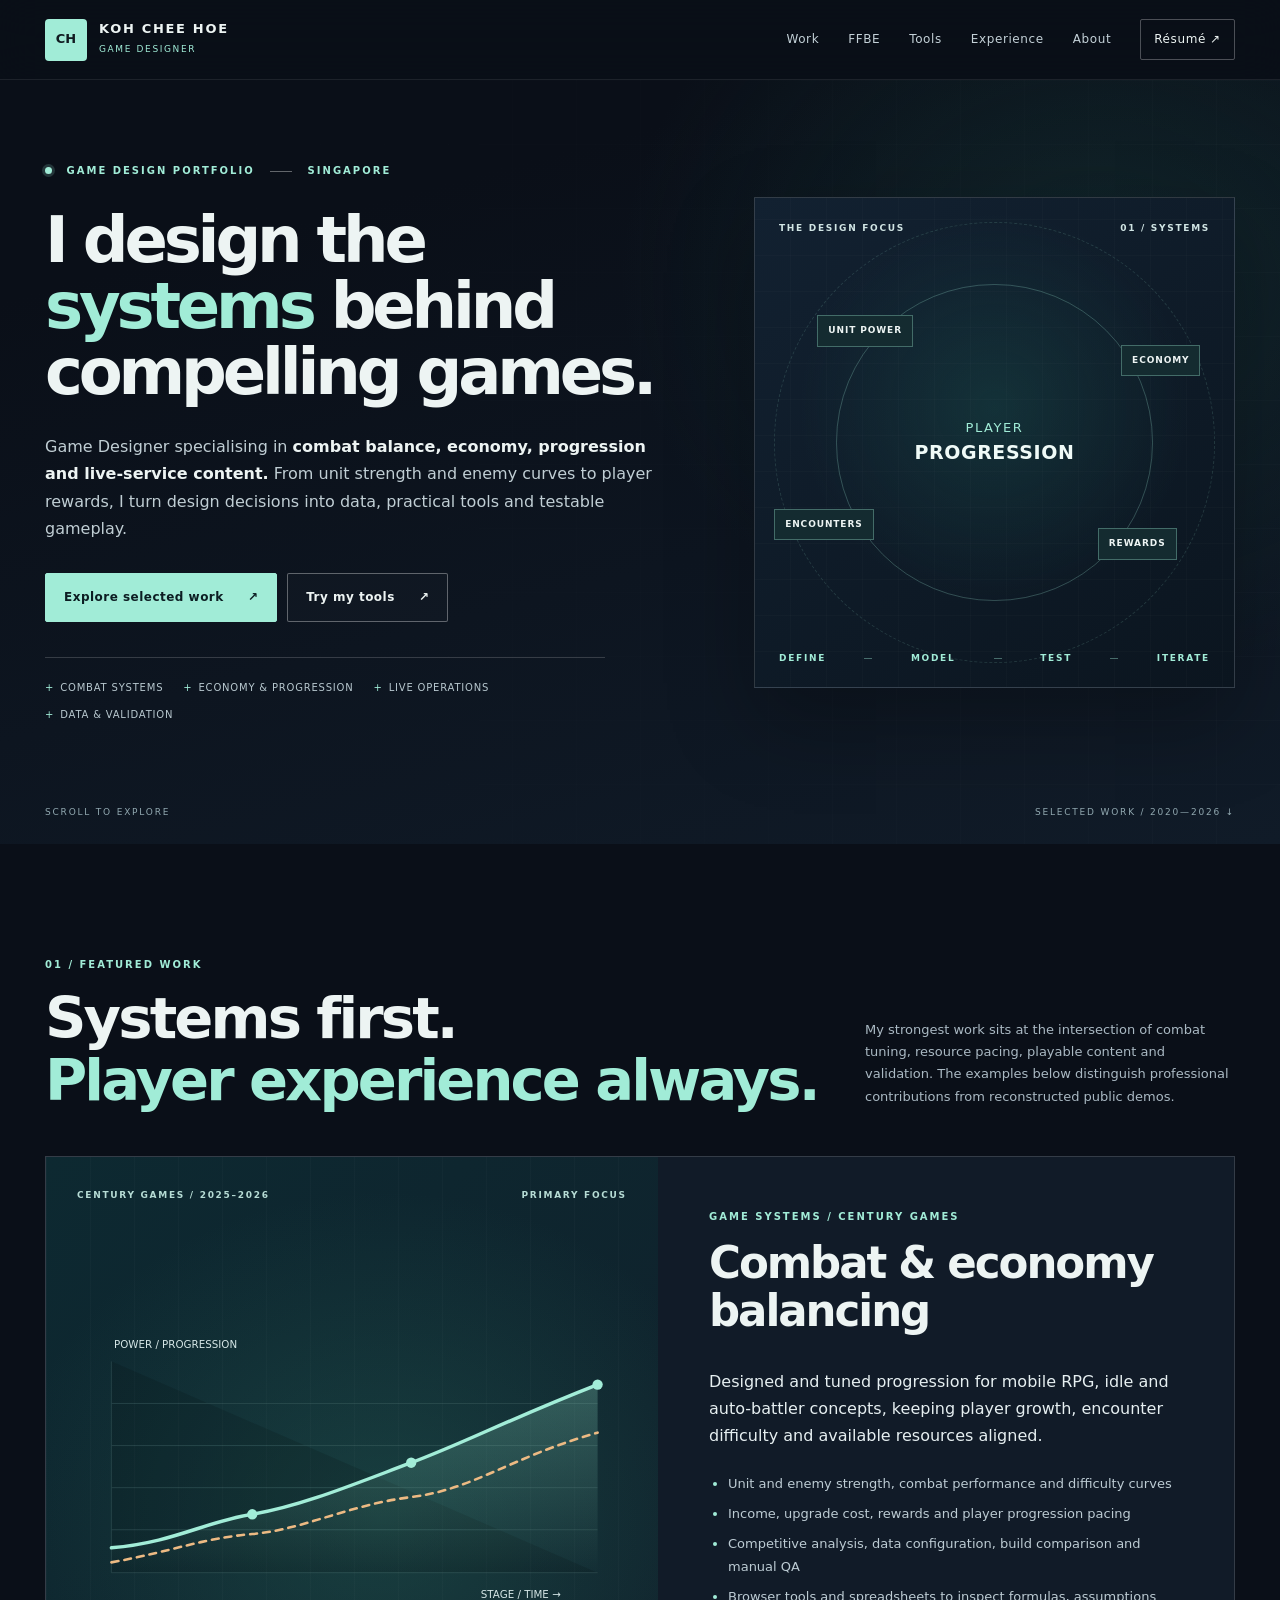
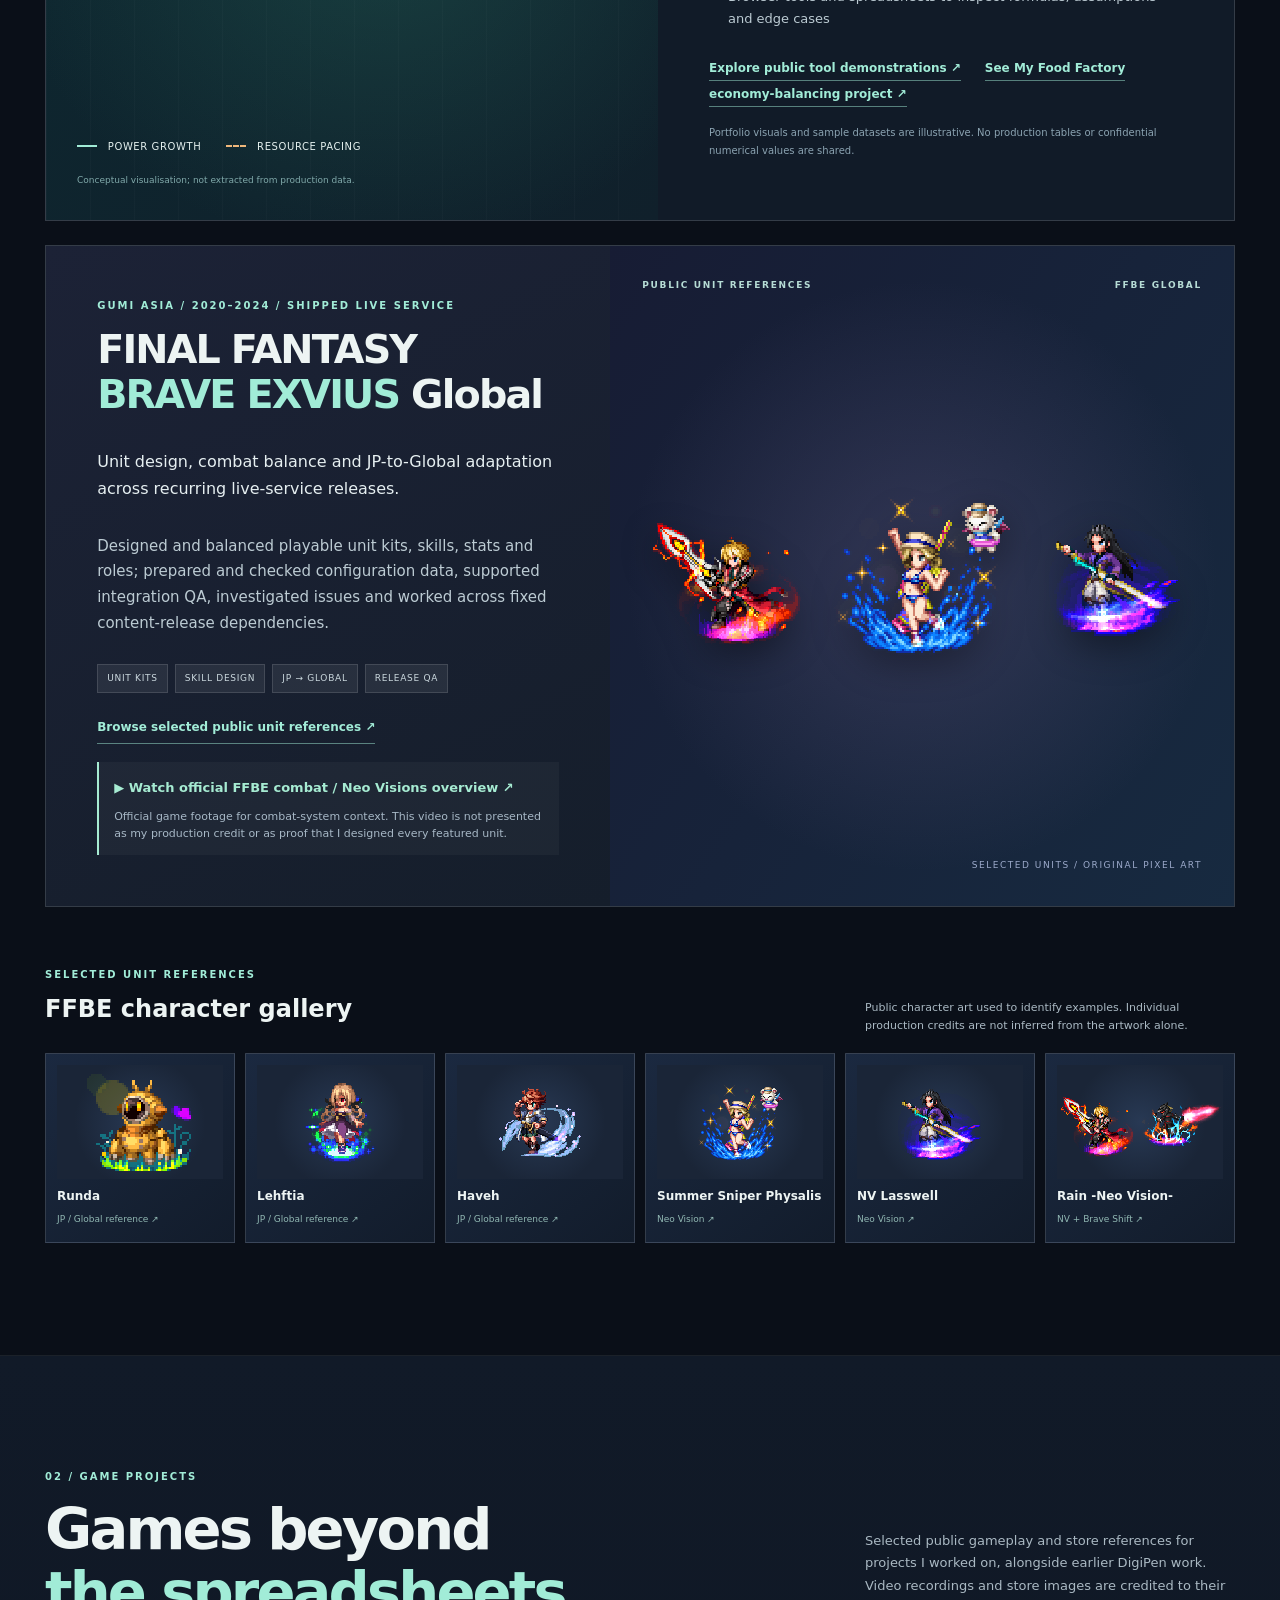
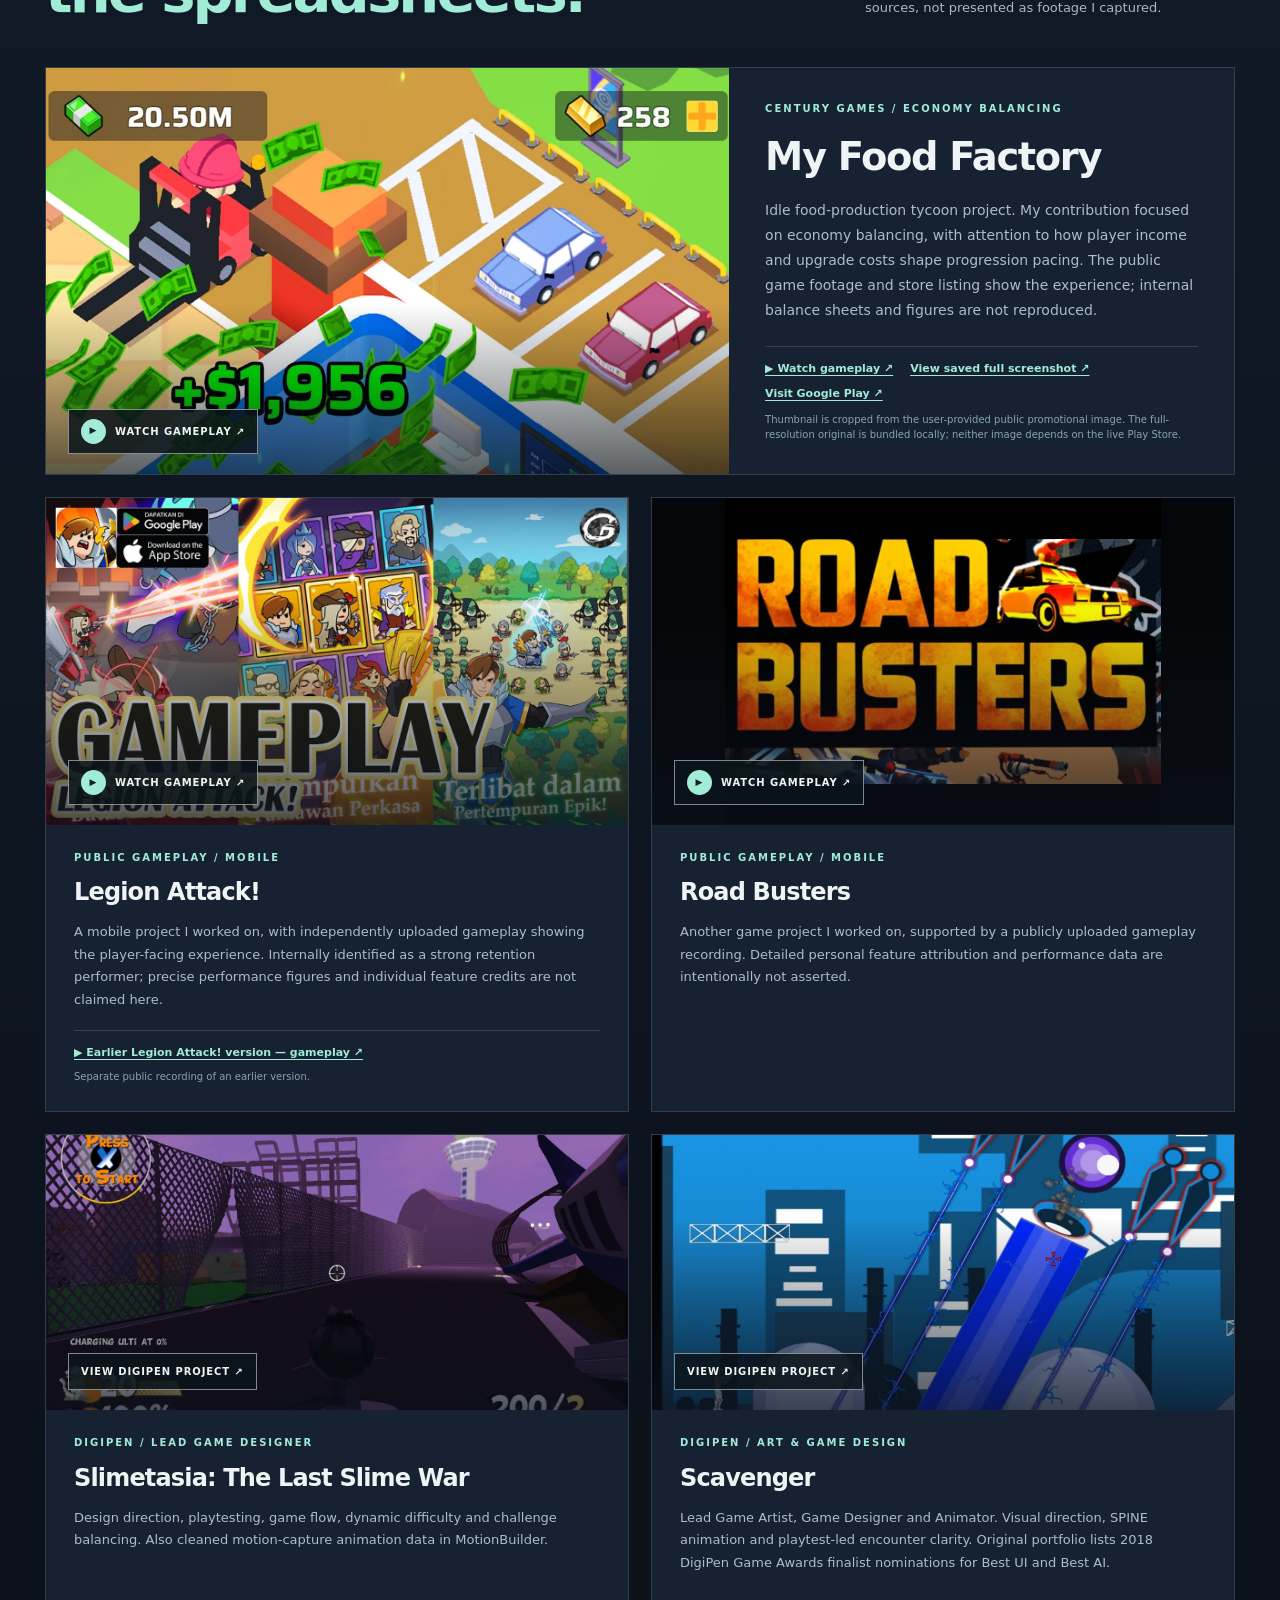
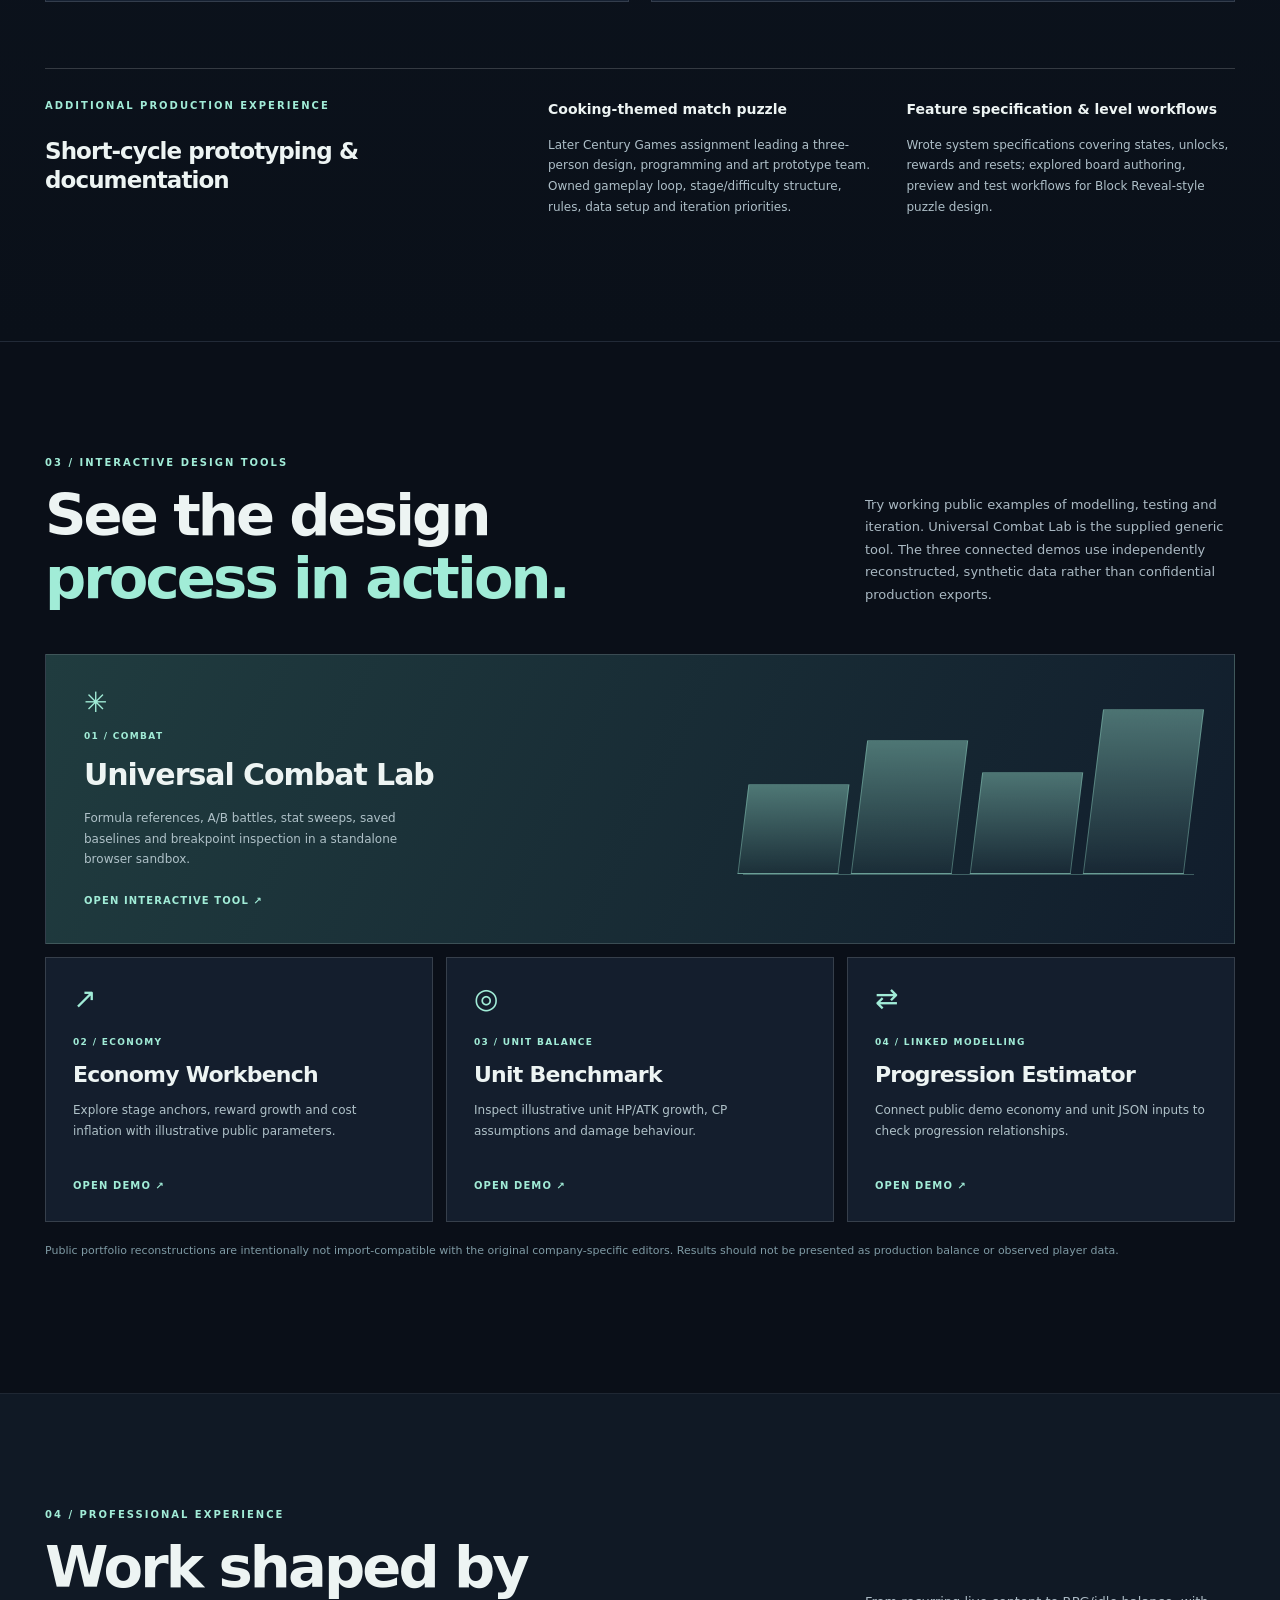
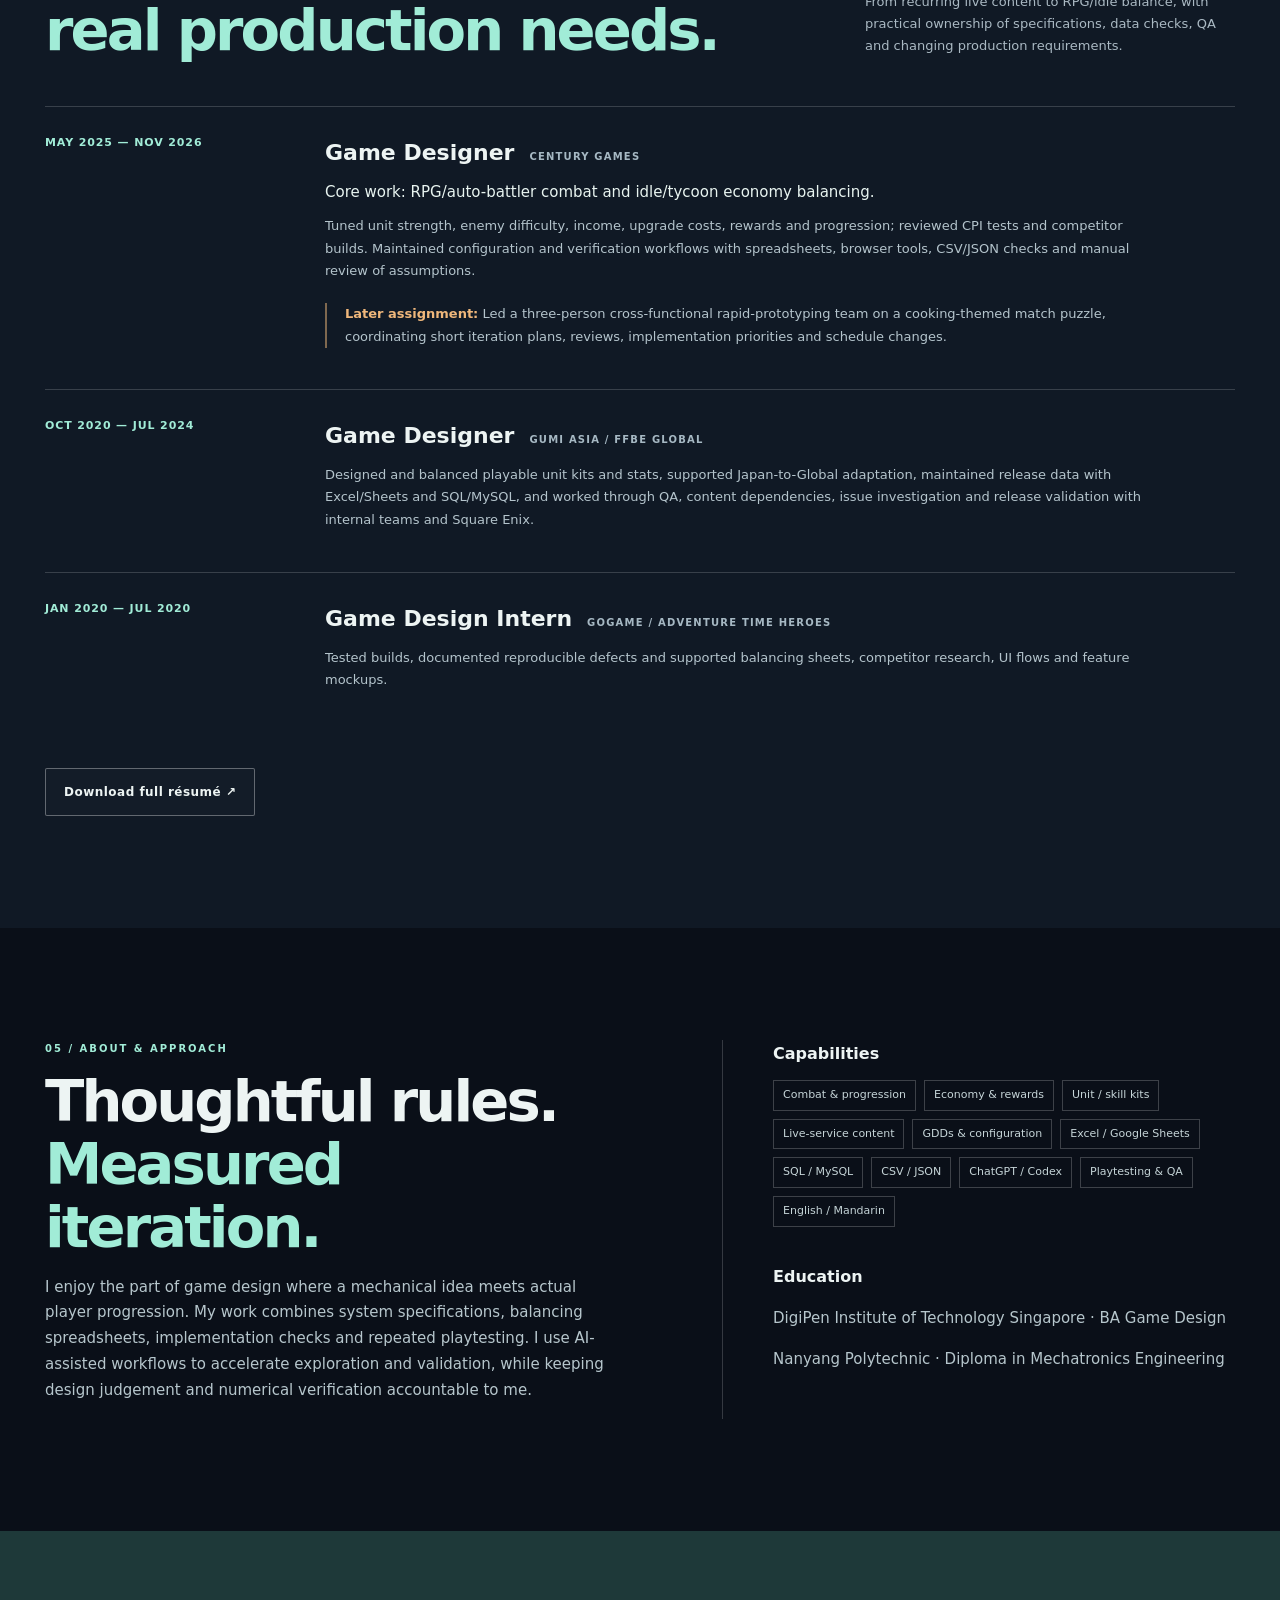
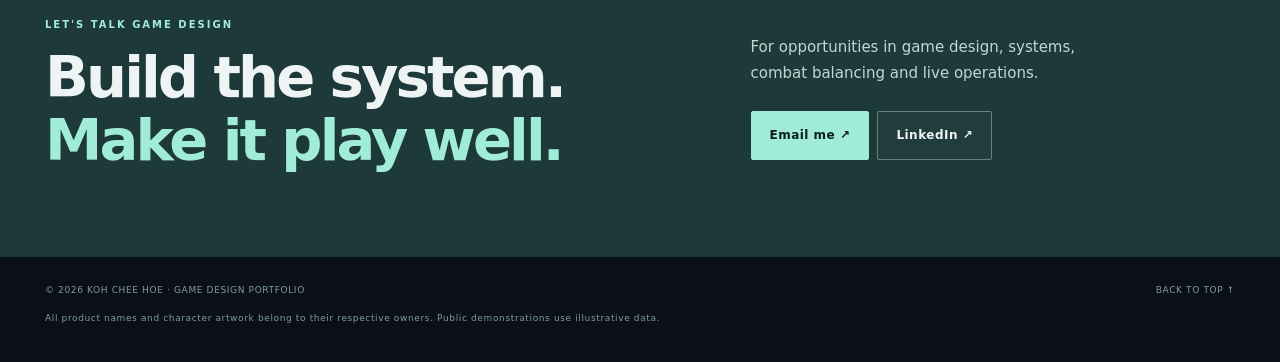
==== commit e916ae48: "Deploy refreshed game design portfolio with local gameplay images and interactive tools" ====
--- a/index.html
+++ b/index.html
@@ -1,343 +1,29 @@
-<!doctype html>
-<html lang="en">
-<head>
-  <meta charset="utf-8" />
-  <meta name="viewport" content="width=device-width, initial-scale=1" />
-  <meta name="description" content="Portfolio of Koh Chee Hoe, a Singapore-based game designer specialising in live-service unit design, economy balancing, combat balancing, progression pacing, and content delivery." />
-  <meta name="theme-color" content="#0b1020" />
-  <title>Koh Chee Hoe — Game Designer</title>
-  <link rel="icon" href="assets/favicon.svg" type="image/svg+xml" />
-  <link rel="stylesheet" href="styles.css" />
-</head>
-<body>
-  <a class="skip-link" href="#main">Skip to content</a>
+<!DOCTYPE html>
 
-  <header class="site-header" id="top">
-    <div class="nav-wrap">
-      <a class="brand" href="#top" aria-label="Koh Chee Hoe home">
-        <span class="brand-mark">CH</span>
-        <span class="brand-name">Koh Chee Hoe</span>
-      </a>
-      <button class="menu-toggle" type="button" aria-expanded="false" aria-controls="site-nav">
-        <span></span><span></span><span></span>
-        <span class="sr-only">Open navigation</span>
-      </button>
-      <nav id="site-nav" class="site-nav" aria-label="Primary navigation">
-        <a href="#work">Work</a>
-        <a href="#ffbe">FFBE</a>
-        <a href="#experience">Experience</a>
-        <a href="#about">About</a>
-        <a class="nav-cta" href="Koh_Chee_Hoe_Game_Designer_Resume.docx" download>Résumé</a>
-      </nav>
-    </div>
-  </header>
-
-  <main id="main">
-    <section class="hero section-shell" aria-labelledby="hero-title">
-      <div class="hero-copy reveal">
-        <p class="eyebrow">Game Designer · Singapore</p>
-        <h1 id="hero-title">I balance gameplay, progression, and live-service content to create clear and rewarding player experiences.</h1>
-        <p class="hero-lede">
-          Live-service game designer with experience in unit design, economy and combat balancing,
-          progression pacing, configuration workflows, and cross-functional implementation.
-        </p>
-        <div class="hero-actions">
-          <a class="button primary" href="#work">Explore my work</a>
-          <a class="button secondary" href="mailto:ahh_hoe@hotmail.com">Contact me</a>
-        </div>
-        <div class="hero-facts" aria-label="Career highlights">
-          <div><strong>4+ years</strong><span>Professional game design</span></div>
-          <div><strong>Live service</strong><span>Content, balance, and operations</span></div>
-          <div><strong>EN / 中文</strong><span>Cross-team communication</span></div>
-        </div>
-      </div>
-
-      <div class="hero-visual reveal" aria-hidden="true">
-        <div class="orbit orbit-a"></div>
-        <div class="orbit orbit-b"></div>
-        <div class="design-card card-a">
-          <span class="card-kicker">BALANCE</span>
-          <strong>Progression</strong>
-          <small>Economy · rewards · pacing</small>
-        </div>
-        <div class="design-card card-b">
-          <span class="card-kicker">COMBAT</span>
-          <strong>Balance</strong>
-          <small>Units · encounters · tuning</small>
-        </div>
-        <div class="design-card card-c">
-          <span class="card-kicker">LIVE OPS</span>
-          <strong>Delivery</strong>
-          <small>Data · testing · iteration</small>
-        </div>
-        <div class="hero-core">
-          <span>PLAYER</span>
-          <strong>EXPERIENCE</strong>
-        </div>
-      </div>
-    </section>
-
-    <section class="principles section-shell" aria-labelledby="principles-title">
-      <div class="section-heading reveal">
-        <p class="eyebrow">Design approach</p>
-        <h2 id="principles-title">From intent to implementation</h2>
-      </div>
-      <div class="principle-grid">
-        <article class="principle reveal">
-          <span class="index">01</span>
-          <h3>Frame the player problem</h3>
-          <p>Start with player motivation, friction points, and the experience the feature should create.</p>
-        </article>
-        <article class="principle reveal">
-          <span class="index">02</span>
-          <h3>Build the playable model</h3>
-          <p>Translate design goals into rules, progression curves, unit kits, spreadsheets, and testable data.</p>
-        </article>
-        <article class="principle reveal">
-          <span class="index">03</span>
-          <h3>Validate and iterate</h3>
-          <p>Use playtests, build reviews, trend data, and team feedback to sharpen the final experience.</p>
-        </article>
-      </div>
-    </section>
-
-    <section id="work" class="work section-shell" aria-labelledby="work-title">
-      <div class="section-heading reveal">
-        <p class="eyebrow">Selected work</p>
-        <h2 id="work-title">Shipped games and design contributions</h2>
-        <p>Public projects are shown below; confidential work is described at a high level.</p>
-      </div>
-
-      <div class="project-stack">
-        <article class="project-card project-featured reveal">
-          <div class="project-image">
-            <img src="assets/slimetasia.webp" alt="Gameplay screenshot from Slimetasia: The Last Slime War" loading="lazy" />
-          </div>
-          <div class="project-copy">
-            <div class="project-meta"><span>2018–2019</span><span>3D action shooter</span><span>Custom engine</span></div>
-            <h3>Slimetasia: The Last Slime War</h3>
-            <p class="project-role">Game Design Champion · Lead Game Designer · Game Balance · Animator</p>
-            <p>
-              Directed the overall game flow and player experience for a comedic Singapore-set action game.
-              Organised playtests, translated feedback into balance changes, supported dynamic difficulty work,
-              and prepared motion-capture animation data for implementation.
-            </p>
-            <ul class="compact-list">
-              <li>Owned design direction and gameplay flow.</li>
-              <li>Planned playtests and tuned challenge pacing.</li>
-              <li>Set up motion capture and cleaned animation data in MotionBuilder.</li>
-            </ul>
-            <a class="text-link" href="https://games.digipen.edu/games/slimetasia-the-last-slime-war" target="_blank" rel="noreferrer">View DigiPen project page <span>↗</span></a>
-          </div>
-        </article>
-
-        <article class="project-card project-featured reverse reveal">
-          <div class="project-image">
-            <img src="assets/scavenger.webp" alt="Boss battle gameplay screenshot from Scavenger" loading="lazy" />
-          </div>
-          <div class="project-copy">
-            <div class="project-meta"><span>2018</span><span>2D boss brawler</span><span>Custom engine</span></div>
-            <h3>Scavenger</h3>
-            <p class="project-role">Lead Game Artist · Game Designer · Animator</p>
-            <p>
-              Shaped the game direction and combat experience for a side-scrolling boss arena game.
-              Guided character and AI changes, led art direction, animated characters in SPINE,
-              and tuned encounters using structured playtest feedback.
-            </p>
-            <ul class="compact-list">
-              <li>Guided AI behaviour and boss encounter readability.</li>
-              <li>Led art direction and character animation.</li>
-              <li>2018 DigiPen Game Awards finalist for Best UI and Best AI.</li>
-            </ul>
-            <a class="text-link" href="https://games.digipen.edu/games/scavenger" target="_blank" rel="noreferrer">View DigiPen project page <span>↗</span></a>
-          </div>
-        </article>
-      </div>
-    </section>
-
-    <section id="ffbe" class="ffbe-section" aria-labelledby="ffbe-title">
-      <div class="section-shell">
-        <div class="ffbe-intro reveal">
-          <div>
-            <p class="eyebrow">Gumi Asia · 2020–2024</p>
-            <h2 id="ffbe-title">Final Fantasy Brave Exvius</h2>
-            <p class="ffbe-subtitle">Unit design and Japanese-to-Global content adaptation</p>
-          </div>
-          <div class="ffbe-mark" aria-hidden="true"><span>FF</span><strong>BE</strong></div>
-        </div>
-
-        <div class="ffbe-layout">
-          <div class="ffbe-case reveal">
-            <h3>My contribution</h3>
-            <p>
-              Worked on playable unit releases for the Global version, including adapting Japanese-version
-              units for the Global environment. My work covered kit evaluation, balance proposals, configuration
-              data, implementation checks, live-release testing, and stakeholder alignment.
-            </p>
-
-            <div class="workflow" aria-label="Unit delivery workflow">
-              <div><span>01</span><strong>Assess</strong><small>Review kit intent, utility, and metagame fit.</small></div>
-              <div><span>02</span><strong>Adapt</strong><small>Propose values and changes for Global release.</small></div>
-              <div><span>03</span><strong>Implement</strong><small>Prepare data and coordinate requirements.</small></div>
-              <div><span>04</span><strong>Validate</strong><small>Test behaviour, balance, and release readiness.</small></div>
-            </div>
-
-            <div class="case-notes">
-              <div><strong>Design focus</strong><span>Unit identity, role clarity, utility, damage profile, and meta fit</span></div>
-              <div><strong>Production focus</strong><span>Configuration tables, cross-team handoff, review, testing, and fixes</span></div>
-              <div><strong>Collaboration</strong><span>Design, engineering, QA, live operations, Customer Support, and Square Enix</span></div>
-            </div>
-          </div>
-
-          <aside class="unit-panel reveal" aria-labelledby="units-title">
-            <div class="unit-panel-head">
-              <p class="eyebrow">Selected unit work</p>
-              <h3 id="units-title">JP → Global releases</h3>
-            </div>
-
-            <div class="unit-grid">
-              <a class="unit-card" href="https://exvius.fandom.com/wiki/Runda/JP" target="_blank" rel="noreferrer">
-                <span class="unit-art"><img src="assets/runda.webp" alt="Runda pixel sprite" loading="lazy" /></span>
-                <span><strong>Runda</strong><small>Global · 10 Mar 2022</small></span>
-              </a>
-              <a class="unit-card" href="https://exvius.fandom.com/wiki/Lehftia/JP" target="_blank" rel="noreferrer">
-                <span class="unit-art"><img src="assets/lehftia.webp" alt="Lehftia pixel sprite" loading="lazy" /></span>
-                <span><strong>Lehftia</strong><small>Global · 10 Mar 2022</small></span>
-              </a>
-              <a class="unit-card" href="https://exvius.fandom.com/wiki/Haveh/JP" target="_blank" rel="noreferrer">
-                <span class="unit-art"><img src="assets/haveh.webp" alt="Haveh pixel sprite" loading="lazy" /></span>
-                <span><strong>Haveh</strong><small>Global · 10 Mar 2022</small></span>
-              </a>
-              <a class="unit-card" href="https://exvius.fandom.com/wiki/Summer_Sniper_Physalis" target="_blank" rel="noreferrer">
-                <span class="unit-art text-orb water">SP</span>
-                <span><strong>Summer Sniper Physalis</strong><small>Global · 9 Dec 2021</small></span>
-              </a>
-              <a class="unit-card" href="https://exvius.fandom.com/wiki/Lasswell_-Neo_Vision-" target="_blank" rel="noreferrer">
-                <span class="unit-art"><img src="assets/lasswell_nv.webp" alt="Lasswell Neo Vision pixel sprite" loading="lazy" /></span>
-                <span><strong>Lasswell — Neo Vision</strong><small>Global · 14 Jan 2021</small></span>
-              </a>
-              <div class="unit-card non-link">
-                <span class="unit-art text-orb fire">R</span>
-                <span><strong>Rain variants</strong><small>Additional Neo Vision-era work</small></span>
-              </div>
-            </div>
-
-            <p class="unit-disclaimer">
-              Selected public examples shown. My internal release scope included additional units and live updates.
-            </p>
-          </aside>
-        </div>
-      </div>
-    </section>
-
-    <section id="experience" class="experience section-shell" aria-labelledby="experience-title">
-      <div class="section-heading reveal">
-        <p class="eyebrow">Professional experience</p>
-        <h2 id="experience-title">Design across content, balance, and live operations</h2>
-      </div>
-
-      <div class="timeline">
-        <article class="timeline-item reveal">
-          <div class="timeline-date">May 2025 — Present</div>
-          <div class="timeline-content">
-            <div class="role-heading">
-              <div><h3>Game Designer</h3><p>Century Games</p></div>
-              <span>Economy · Combat · CPI research</span>
-            </div>
-            <p>
-              Supports economy and progression design for idle and tycoon projects, combat balance for auto-battler RPG gameplay,
-              CPI test tracking, feature documentation, market research, and implementation coordination across design, art,
-              programming, publishing, and marketing.
-            </p>
-            <div class="tag-row"><span>Economy balancing</span><span>Combat tuning</span><span>GDDs</span><span>Market research</span><span>CPI tracking</span></div>
-          </div>
-        </article>
-
-        <article class="timeline-item reveal">
-          <div class="timeline-date">Oct 2020 — Jul 2024</div>
-          <div class="timeline-content">
-            <div class="role-heading">
-              <div><h3>Game Designer</h3><p>Gumi Asia · Final Fantasy Brave Exvius</p></div>
-              <span>Unit design · Balance · Live ops</span>
-            </div>
-            <p>
-              Designed and balanced playable unit kits, supported version content delivery, maintained configuration data,
-              built spreadsheet tools, coordinated proposal reviews with Square Enix, and helped investigate live issues and post-release fixes.
-            </p>
-            <div class="tag-row"><span>Unit design</span><span>Metagame analysis</span><span>Excel tools</span><span>SQL data</span><span>Release validation</span></div>
-          </div>
-        </article>
-
-        <article class="timeline-item reveal">
-          <div class="timeline-date">Jan 2020 — Jul 2020</div>
-          <div class="timeline-content">
-            <div class="role-heading">
-              <div><h3>Game Design Intern</h3><p>goGame · Adventure Time Heroes</p></div>
-              <span>QA · UI/UX · Balance</span>
-            </div>
-            <p>
-              Supported gameplay testing, bug reporting, balance documentation, monetisation research, and mobile UI/UX flow planning.
-            </p>
-            <div class="tag-row"><span>Playtesting</span><span>Bug reporting</span><span>UI flows</span><span>Competitor research</span></div>
-          </div>
-        </article>
-      </div>
-    </section>
-
-    <section id="about" class="about section-shell" aria-labelledby="about-title">
-      <div class="about-copy reveal">
-        <p class="eyebrow">About me</p>
-        <h2 id="about-title">An analytical game designer who enjoys making complex games clearer and better balanced.</h2>
-        <p>
-          I am comfortable moving between high-level feature intent and detailed implementation work: documenting feature rules,
-          building balance models, maintaining configuration data, documenting edge cases, and working with specialists
-          to get the feature into players’ hands.
-        </p>
-        <p>
-          My background also includes animation, UI/UX, art direction, and technical game-production tools, which helps me
-          communicate across disciplines and evaluate the full player-facing experience.
-        </p>
-        <div class="about-actions">
-          <a class="button primary" href="Koh_Chee_Hoe_Game_Designer_Resume.docx" download>Download résumé</a>
-          <a class="button secondary" href="https://www.linkedin.com/in/kohcheehoe/" target="_blank" rel="noreferrer">LinkedIn ↗</a>
-        </div>
-      </div>
-
-      <div class="skills reveal" aria-label="Skills and tools">
-        <div class="skill-group">
-          <h3>Design</h3>
-          <div class="tag-row large"><span>Economy balancing</span><span>Combat balancing</span><span>Unit design</span><span>Live-service content</span><span>Progression pacing</span><span>Difficulty tuning</span><span>GDD writing</span></div>
-        </div>
-        <div class="skill-group">
-          <h3>Data & implementation</h3>
-          <div class="tag-row large"><span>Excel</span><span>Google Sheets</span><span>SQL / MySQL</span><span>Configuration tables</span><span>Acceptance criteria</span><span>Live operations</span><span>QA support</span></div>
-        </div>
-        <div class="skill-group">
-          <h3>Engines & creative tools</h3>
-          <div class="tag-row large"><span>Unity</span><span>Unreal Engine 4</span><span>C#</span><span>Photoshop</span><span>SPINE</span><span>MotionBuilder</span><span>Maya</span><span>3ds Max</span></div>
-        </div>
-      </div>
-    </section>
-
-    <section class="contact-section" aria-labelledby="contact-title">
-      <div class="section-shell contact-inner reveal">
-        <p class="eyebrow">Let’s make something players remember</p>
-        <h2 id="contact-title">Looking for a game designer who can connect vision, balance, and implementation?</h2>
-        <div class="contact-links">
-          <a class="button light" href="mailto:ahh_hoe@hotmail.com">ahh_hoe@hotmail.com</a>
-          <a class="button ghost-light" href="https://www.linkedin.com/in/kohcheehoe/" target="_blank" rel="noreferrer">LinkedIn ↗</a>
-        </div>
-      </div>
-    </section>
-  </main>
-
-  <footer class="site-footer">
-    <div class="section-shell footer-inner">
-      <p>© <span id="year"></span> Koh Chee Hoe. Game design portfolio.</p>
-      <a href="#top">Back to top ↑</a>
-    </div>
-  </footer>
-
-  <script src="script.js"></script>
-</body>
-</html>
+<html lang="en"><head><meta charset="utf-8"/><meta content="width=device-width,initial-scale=1" name="viewport"/><meta content="#0a0f18" name="theme-color"/><meta content="Koh Chee Hoe — game designer specialising in combat, economy, progression balancing and live-service content. Explore games and public design tools." name="description"/><title>Koh Chee Hoe — Combat, Economy &amp; Game Design</title><link href="assets/favicon.svg" rel="icon" type="image/svg+xml"/><link href="styles.css" rel="stylesheet"/></head>
+<body><a class="skip" href="#main">Skip to content</a>
+<header class="site-head"><div class="wrap head-inner"><a aria-label="Home" class="brand" href="#home"><span class="monogram">CH</span><span><b>KOH CHEE HOE</b><small>GAME DESIGNER</small></span></a><nav aria-label="Main navigation" class="nav"><a href="#work">Work</a><a href="#ffbe">FFBE</a><a href="#tools">Tools</a><a href="#career">Experience</a><a href="#about">About</a><a class="nav-resume" download="" href="Koh_Chee_Hoe_Koei_Tecmo_Game_Designer_Resume.pdf">Résumé <span aria-hidden="true">↗</span></a></nav><button aria-controls="mobile-nav" aria-expanded="false" aria-label="Toggle navigation" class="menu-button"><span></span><span></span><span></span></button></div><nav aria-label="Mobile navigation" class="mobile-nav" hidden="" id="mobile-nav"><a href="#work">Work</a><a href="#ffbe">FFBE</a><a href="#tools">Tools</a><a href="#career">Experience</a><a href="#about">About</a><a download="" href="Koh_Chee_Hoe_Koei_Tecmo_Game_Designer_Resume.pdf">Download résumé</a></nav></header>
+<main id="main"><section class="hero" id="home"><div class="wrap hero-grid"><div class="hero-content"><div class="eyebrow"><span class="status-dot"></span> GAME DESIGN PORTFOLIO <span class="rule"></span> SINGAPORE</div><h1>I design the <em>systems</em> behind compelling games.</h1><p class="intro">Game Designer specialising in <strong>combat balance, economy, progression and live-service content.</strong> From unit strength and enemy curves to player rewards, I turn design decisions into data, practical tools and testable gameplay.</p><div class="hero-actions"><a class="button primary" href="#work">Explore selected work <span aria-hidden="true">↗</span></a><a class="button secondary" href="#tools">Try my tools <span aria-hidden="true">↗</span></a></div><div class="specialties"><span>COMBAT SYSTEMS</span><span>ECONOMY &amp; PROGRESSION</span><span>LIVE OPERATIONS</span><span>DATA &amp; VALIDATION</span></div></div><div class="hero-art"><div class="art-top"><span>THE DESIGN FOCUS</span><span>01 / SYSTEMS</span></div><div class="orbit"><div class="ring ring-one"></div><div class="ring ring-two"></div><div class="centerpiece">PLAYER<br/><strong>PROGRESSION</strong></div><span class="orb orb-a">UNIT POWER</span><span class="orb orb-b">ECONOMY</span><span class="orb orb-c">ENCOUNTERS</span><span class="orb orb-d">REWARDS</span></div><div class="art-bottom"><span>DEFINE</span><i></i><span>MODEL</span><i></i><span>TEST</span><i></i><span>ITERATE</span></div></div></div><div class="hero-bottom wrap"><span>SCROLL TO EXPLORE</span><span>SELECTED WORK / 2020—2026 ↓</span></div></section>
+<section class="section wrap" id="work"><div class="section-head"><div><div class="eyebrow">01 / FEATURED WORK</div><h2>Systems first.<br/><em>Player experience always.</em></h2></div><p>My strongest work sits at the intersection of combat tuning, resource pacing, playable content and validation. The examples below distinguish professional contributions from reconstructed public demos.</p></div>
+<article class="feature feature-primary"><div class="feature-image balance-art"><div class="visual-top"><span>CENTURY GAMES / 2025–2026</span><span>PRIMARY FOCUS</span></div><div aria-label="Illustrative connected progression diagram" class="balance-graphic"><svg aria-label="Two illustrative progression curves and checkpoint markers" role="img" viewbox="0 0 640 335"><defs><lineargradient id="area" x1="0" x2="0" y1="0" y2="1"><stop stop-color="#92e4ca" stop-opacity=".26"></stop><stop offset="1" stop-color="#92e4ca" stop-opacity="0"></stop></lineargradient></defs><g opacity=".12" stroke="#c9f2e7"><path d="M40 40V286H606M40 89H606M40 138H606M40 187H606M40 236H606"></path></g><path d="M40 257C112 251 148 227 204 218S325 182 389 158S501 108 606 67V286H40Z" fill="url(#area)"></path><path d="M40 257C112 251 148 227 204 218S325 182 389 158S501 108 606 67" fill="none" stroke="#a2edd8" stroke-linecap="round" stroke-width="4"></path><path d="M40 274C112 261 145 246 204 241S316 207 389 198S506 151 606 123" fill="none" stroke="#edba83" stroke-dasharray="8 7" stroke-linecap="round" stroke-width="3"></path><g fill="#a2edd8"><circle cx="204" cy="218" r="6"></circle><circle cx="389" cy="158" r="6"></circle><circle cx="606" cy="67" r="6"></circle></g><g fill="#d5e6e6" font-family="system-ui" font-size="12"><text x="43" y="25">POWER / PROGRESSION</text><text x="470" y="315">STAGE / TIME →</text></g></svg></div><div class="graphic-key"><span><i class="key-line"></i> POWER GROWTH</span><span><i class="key-line orange"></i> RESOURCE PACING</span></div><small>Conceptual visualisation; not extracted from production data.</small></div><div class="feature-text"><div class="eyebrow">GAME SYSTEMS / CENTURY GAMES</div><h3>Combat &amp; economy<br/>balancing</h3><p class="large">Designed and tuned progression for mobile RPG, idle and auto-battler concepts, keeping player growth, encounter difficulty and available resources aligned.</p><ul class="feature-list"><li>Unit and enemy strength, combat performance and difficulty curves</li><li>Income, upgrade cost, rewards and player progression pacing</li><li>Competitive analysis, data configuration, build comparison and manual QA</li><li>Browser tools and spreadsheets to inspect formulas, assumptions and edge cases</li></ul><div class="feature-actions"><a class="text-cta" href="#tools">Explore public tool demonstrations <span aria-hidden="true">↗</span></a><a class="text-cta food-case-link" href="#food-factory">See My Food Factory economy-balancing project <span aria-hidden="true">↗</span></a></div><p class="fine">Portfolio visuals and sample datasets are illustrative. No production tables or confidential numerical values are shared.</p></div></article>
+<article class="feature feature-ffbe" id="ffbe"><div class="feature-text"><div class="eyebrow">GUMI ASIA / 2020–2024 / SHIPPED LIVE SERVICE</div><h3>FINAL FANTASY<br/><span>BRAVE EXVIUS</span> Global</h3><p class="large">Unit design, combat balance and JP-to-Global adaptation across recurring live-service releases.</p><p>Designed and balanced playable unit kits, skills, stats and roles; prepared and checked configuration data, supported integration QA, investigated issues and worked across fixed content-release dependencies.</p><div class="tag-row"><span>UNIT KITS</span><span>SKILL DESIGN</span><span>JP → GLOBAL</span><span>RELEASE QA</span></div><a class="text-cta" href="#unit-gallery">Browse selected public unit references <span aria-hidden="true">↗</span></a><div class="ffbe-video-reference"><a aria-label="Watch official FINAL FANTASY BRAVE EXVIUS Global Neo Visions guide on YouTube" href="https://www.youtube.com/watch?v=ODoG_cva0Fk" rel="noopener noreferrer" target="_blank">▶  Watch official FFBE combat / Neo Visions overview ↗</a><p>Official game footage for combat-system context. This video is not presented as my production credit or as proof that I designed every featured unit.</p></div></div><div class="feature-image ffbe-art"><div class="visual-top"><span>PUBLIC UNIT REFERENCES</span><span>FFBE GLOBAL</span></div><div class="sprite-collage"><img alt="Rain Neo Vision pixel art" height="128" src="assets/rain_neo_vision_nv.webp" width="128"/><img alt="Summer Sniper Physalis pixel art" height="128" src="assets/summer_sniper_physalis_nv.webp" width="128"/><img alt="Lasswell Neo Vision pixel art" height="128" src="assets/lasswell_nv.webp" width="128"/></div><div class="sprite-caption">SELECTED UNITS / ORIGINAL PIXEL ART</div></div></article>
+<div class="gallery-heading" id="unit-gallery"><div><div class="eyebrow">SELECTED UNIT REFERENCES</div><h3>FFBE character gallery</h3></div><p>Public character art used to identify examples. Individual production credits are not inferred from the artwork alone.</p></div>
+<div class="unit-gallery">
+<a class="unit-card" href="https://exvius.fandom.com/wiki/Runda/JP" rel="noopener noreferrer" target="_blank"><div><img alt="Runda" loading="lazy" src="assets/runda.webp"/></div><b>Runda</b><small>JP / Global reference ↗</small></a>
+<a class="unit-card" href="https://exvius.fandom.com/wiki/Lehftia/JP" rel="noopener noreferrer" target="_blank"><div><img alt="Lehftia" loading="lazy" src="assets/lehftia.webp"/></div><b>Lehftia</b><small>JP / Global reference ↗</small></a>
+<a class="unit-card" href="https://exvius.fandom.com/wiki/Haveh/JP" rel="noopener noreferrer" target="_blank"><div><img alt="Haveh" loading="lazy" src="assets/haveh.webp"/></div><b>Haveh</b><small>JP / Global reference ↗</small></a>
+<a class="unit-card" href="https://exvius.fandom.com/wiki/Summer_Sniper_Physalis" rel="noopener noreferrer" target="_blank"><div><img alt="Summer Sniper Physalis" loading="lazy" src="assets/summer_sniper_physalis_nv.webp"/></div><b>Summer Sniper Physalis</b><small>Neo Vision ↗</small></a>
+<a class="unit-card" href="https://exvius.fandom.com/wiki/Lasswell_-Neo_Vision-" rel="noopener noreferrer" target="_blank"><div><img alt="Neo Vision Lasswell" loading="lazy" src="assets/lasswell_nv.webp"/></div><b>NV Lasswell</b><small>Neo Vision ↗</small></a>
+<a class="unit-card" href="https://exvius.fandom.com/wiki/Rain_-Neo_Vision-" rel="noopener noreferrer" target="_blank"><div class="dual-sprite"><img alt="Neo Vision Rain base form" loading="lazy" src="assets/rain_neo_vision_nv.webp"/><img alt="Neo Vision Rain Brave Shift form" loading="lazy" src="assets/rain_neo_vision_bs.webp"/></div><b>Rain -Neo Vision-</b><small>NV + Brave Shift ↗</small></a>
+</div>
+</section>
+<section class="section section-games"><div class="wrap"><div class="section-head"><div><div class="eyebrow">02 / GAME PROJECTS</div><h2>Games beyond<br/><em>the spreadsheets.</em></h2></div><p>Selected public gameplay and store references for projects I worked on, alongside earlier DigiPen work. Video recordings and store images are credited to their sources, not presented as footage I captured.</p></div><div class="games-grid"><article class="game-card food-feature" id="food-factory"><a aria-label="Watch My Food Factory gameplay recording on YouTube" class="game-image food-image" href="https://www.youtube.com/watch?v=4Y73DTlCYFE" rel="noopener noreferrer" target="_blank"><img alt="My Food Factory gameplay showing production, vehicles and income rewards, cropped from the supplied promotional screenshot" class="food-store-image food-local-image" decoding="async" loading="lazy" src="assets/my-food-factory-thumbnail.webp"/><span class="play-label"><span class="play-icon">▶</span> WATCH GAMEPLAY ↗</span></a><div class="game-copy"><div class="eyebrow">CENTURY GAMES / ECONOMY BALANCING</div><h3>My Food Factory</h3><p>Idle food-production tycoon project. My contribution focused on economy balancing, with attention to how player income and upgrade costs shape progression pacing. The public game footage and store listing show the experience; internal balance sheets and figures are not reproduced.</p><div class="game-secondary-link food-actions"><a href="https://www.youtube.com/watch?v=4Y73DTlCYFE" rel="noopener noreferrer" target="_blank">▶ Watch gameplay ↗</a><a href="assets/my-food-factory-store-screenshot.png" rel="noopener noreferrer" target="_blank">View saved full screenshot ↗</a><a href="https://play.google.com/store/apps/details?id=com.xiibraves.myliege" rel="noopener noreferrer" target="_blank">Visit Google Play ↗</a><small>Thumbnail is cropped from the user-provided public promotional image. The full-resolution original is bundled locally; neither image depends on the live Play Store.</small></div></div></article><article class="game-card media-local"><a aria-label="Watch public Legion Attack gameplay video" class="game-image" href="https://www.youtube.com/watch?v=cKFKzhEtm-g" rel="noopener noreferrer" target="_blank"><img alt="User-supplied thumbnail from the public Legion Attack! gameplay recording" decoding="async" loading="lazy" src="assets/legion-attack-gameplay.jpg"/><span class="play-label"><span class="play-icon">▶</span> WATCH GAMEPLAY ↗</span></a><div class="game-copy"><div class="eyebrow">PUBLIC GAMEPLAY / MOBILE</div><h3>Legion Attack!</h3><p>A mobile project I worked on, with independently uploaded gameplay showing the player-facing experience. Internally identified as a strong retention performer; precise performance figures and individual feature credits are not claimed here.</p><div class="game-secondary-link"><a href="https://www.youtube.com/watch?v=Qf5YnUXmDcs" rel="noopener noreferrer" target="_blank">▶ Earlier Legion Attack! version — gameplay ↗</a><small>Separate public recording of an earlier version.</small></div></div></article><article class="game-card media-local"><a aria-label="Watch public Road Busters gameplay video" class="game-image" href="https://www.youtube.com/watch?v=idRYVNgwY9s" rel="noopener noreferrer" target="_blank"><img alt="User-supplied thumbnail from the public Road Busters gameplay recording" decoding="async" loading="lazy" src="assets/road-busters-gameplay.jpg"/><span class="play-label"><span class="play-icon">▶</span> WATCH GAMEPLAY ↗</span></a><div class="game-copy"><div class="eyebrow">PUBLIC GAMEPLAY / MOBILE</div><h3>Road Busters</h3><p>Another game project I worked on, supported by a publicly uploaded gameplay recording. Detailed personal feature attribution and performance data are intentionally not asserted.</p></div></article>
+<article class="game-card"><a aria-label="View Slimetasia on DigiPen" class="game-image" href="https://games.digipen.edu/games/slimetasia-the-last-slime-war" rel="noopener noreferrer" target="_blank"><img alt="Original Slimetasia gameplay in Singapore-inspired street" loading="lazy" src="assets/slimetasia-original.webp"/><span class="play-label">VIEW DIGIPEN PROJECT ↗</span></a><div class="game-copy"><div class="eyebrow">DIGIPEN / LEAD GAME DESIGNER</div><h3>Slimetasia: The Last Slime War</h3><p>Design direction, playtesting, game flow, dynamic difficulty and challenge balancing. Also cleaned motion-capture animation data in MotionBuilder.</p></div></article><article class="game-card"><a aria-label="View Scavenger on DigiPen" class="game-image" href="https://games.digipen.edu/games/scavenger" rel="noopener noreferrer" target="_blank"><img alt="Original Scavenger two-dimensional boss encounter screenshot" loading="lazy" src="assets/scavenger-original.webp"/><span class="play-label">VIEW DIGIPEN PROJECT ↗</span></a><div class="game-copy"><div class="eyebrow">DIGIPEN / ART &amp; GAME DESIGN</div><h3>Scavenger</h3><p>Lead Game Artist, Game Designer and Animator. Visual direction, SPINE animation and playtest-led encounter clarity. Original portfolio lists 2018 DigiPen Game Awards finalist nominations for Best UI and Best AI.</p></div></article></div>
+<div class="extra-work"><div class="extra-label"><div class="eyebrow">ADDITIONAL PRODUCTION EXPERIENCE</div><h3>Short-cycle prototyping &amp; documentation</h3></div><div class="extra-entries"><article><strong>Cooking-themed match puzzle</strong><p>Later Century Games assignment leading a three-person design, programming and art prototype team. Owned gameplay loop, stage/difficulty structure, rules, data setup and iteration priorities.</p></article><article><strong>Feature specification &amp; level workflows</strong><p>Wrote system specifications covering states, unlocks, rewards and resets; explored board authoring, preview and test workflows for Block Reveal-style puzzle design.</p></article></div></div></div></section>
+<section class="section wrap" id="tools"><div class="section-head"><div><div class="eyebrow">03 / INTERACTIVE DESIGN TOOLS</div><h2>See the design<br/><em>process in action.</em></h2></div><p>Try working public examples of modelling, testing and iteration. Universal Combat Lab is the supplied generic tool. The three connected demos use independently reconstructed, synthetic data rather than confidential production exports.</p></div><div class="tools-grid"><a class="tool-card tool-large" href="tools/universal-combat-lab.html"><div class="tool-icon">✳</div><div class="tool-index">01 / COMBAT</div><h3>Universal Combat Lab</h3><p>Formula references, A/B battles, stat sweeps, saved baselines and breakpoint inspection in a standalone browser sandbox.</p><span class="tool-link">OPEN INTERACTIVE TOOL ↗</span><div aria-hidden="true" class="tool-lines"><i></i><i></i><i></i><i></i></div></a><a class="tool-card" href="tools/economy-demo.html"><div class="tool-icon">↗</div><div class="tool-index">02 / ECONOMY</div><h3>Economy Workbench</h3><p>Explore stage anchors, reward growth and cost inflation with illustrative public parameters.</p><span class="tool-link">OPEN DEMO ↗</span></a><a class="tool-card" href="tools/unit-demo.html"><div class="tool-icon">◎</div><div class="tool-index">03 / UNIT BALANCE</div><h3>Unit Benchmark</h3><p>Inspect illustrative unit HP/ATK growth, CP assumptions and damage behaviour.</p><span class="tool-link">OPEN DEMO ↗</span></a><a class="tool-card" href="tools/progression-demo.html"><div class="tool-icon">⇄</div><div class="tool-index">04 / LINKED MODELLING</div><h3>Progression Estimator</h3><p>Connect public demo economy and unit JSON inputs to check progression relationships.</p><span class="tool-link">OPEN DEMO ↗</span></a></div><p class="scope-note">Public portfolio reconstructions are intentionally not import-compatible with the original company-specific editors. Results should not be presented as production balance or observed player data.</p></section>
+<section class="section section-career" id="career"><div class="wrap"><div class="section-head"><div><div class="eyebrow">04 / PROFESSIONAL EXPERIENCE</div><h2>Work shaped by<br/><em>real production needs.</em></h2></div><p>From recurring live content to RPG/idle balance, with practical ownership of specifications, data checks, QA and changing production requirements.</p></div><div class="career-grid"><article class="career-item"><div class="career-date">MAY 2025 — NOV 2026</div><div class="career-body"><div class="career-head"><h3>Game Designer</h3><span>CENTURY GAMES</span></div><p class="career-lead">Core work: RPG/auto-battler combat and idle/tycoon economy balancing.</p><p>Tuned unit strength, enemy difficulty, income, upgrade costs, rewards and progression; reviewed CPI tests and competitor builds. Maintained configuration and verification workflows with spreadsheets, browser tools, CSV/JSON checks and manual review of assumptions.</p><p class="career-secondary"><strong>Later assignment:</strong> Led a three-person cross-functional rapid-prototyping team on a cooking-themed match puzzle, coordinating short iteration plans, reviews, implementation priorities and schedule changes.</p></div></article><article class="career-item"><div class="career-date">OCT 2020 — JUL 2024</div><div class="career-body"><div class="career-head"><h3>Game Designer</h3><span>GUMI ASIA / FFBE GLOBAL</span></div><p>Designed and balanced playable unit kits and stats, supported Japan-to-Global adaptation, maintained release data with Excel/Sheets and SQL/MySQL, and worked through QA, content dependencies, issue investigation and release validation with internal teams and Square Enix.</p></div></article><article class="career-item"><div class="career-date">JAN 2020 — JUL 2020</div><div class="career-body"><div class="career-head"><h3>Game Design Intern</h3><span>GOGAME / ADVENTURE TIME HEROES</span></div><p>Tested builds, documented reproducible defects and supported balancing sheets, competitor research, UI flows and feature mockups.</p></div></article></div><a class="button secondary" download="" href="Koh_Chee_Hoe_Koei_Tecmo_Game_Designer_Resume.pdf">Download full résumé ↗</a></div></section>
+<section class="section wrap about" id="about"><div><div class="eyebrow">05 / ABOUT &amp; APPROACH</div><h2>Thoughtful rules.<br/><em>Measured iteration.</em></h2><p>I enjoy the part of game design where a mechanical idea meets actual player progression. My work combines system specifications, balancing spreadsheets, implementation checks and repeated playtesting. I use AI-assisted workflows to accelerate exploration and validation, while keeping design judgement and numerical verification accountable to me.</p></div><div class="about-side"><h3>Capabilities</h3><div class="pill-list"><span>Combat &amp; progression</span><span>Economy &amp; rewards</span><span>Unit / skill kits</span><span>Live-service content</span><span>GDDs &amp; configuration</span><span>Excel / Google Sheets</span><span>SQL / MySQL</span><span>CSV / JSON</span><span>ChatGPT / Codex</span><span>Playtesting &amp; QA</span><span>English / Mandarin</span></div><h3>Education</h3><p>DigiPen Institute of Technology Singapore · BA Game Design</p><p>Nanyang Polytechnic · Diploma in Mechatronics Engineering</p></div></section>
+<section class="closing"><div class="wrap closing-grid"><div><div class="eyebrow">LET'S TALK GAME DESIGN</div><h2>Build the system.<br/><em>Make it play well.</em></h2></div><div><p>For opportunities in game design, systems, combat balancing and live operations.</p><a class="button primary" href="mailto:ahh_hoe@hotmail.com">Email me ↗</a><a class="button secondary" href="https://www.linkedin.com/in/kohcheehoe" rel="noopener noreferrer" target="_blank">LinkedIn ↗</a></div></div></section>
+</main><footer class="wrap footer"><span>© 2026 KOH CHEE HOE · GAME DESIGN PORTFOLIO</span><a href="#home">BACK TO TOP ↑</a><span>All product names and character artwork belong to their respective owners. Public demonstrations use illustrative data.</span></footer>
+<div aria-label="Interactive portfolio tool" aria-modal="true" class="tool-review-overlay" hidden="" id="toolReviewOverlay" role="dialog"><div class="tool-review-bar"><span id="toolReviewTitle">Portfolio Tool</span><button id="closeToolReview" type="button">← Back to portfolio</button></div><iframe allow="clipboard-write" class="tool-review-frame" id="toolReviewFrame" title="Interactive design tool"></iframe></div>
+<script src="script.js"></script></body></html>
--- a/styles.css
+++ b/styles.css
@@ -1,317 +1,40 @@
-:root {
-  --bg: #0b1020;
-  --bg-soft: #11182b;
-  --panel: #151e34;
-  --panel-2: #1b2742;
-  --text: #f6f7fb;
-  --muted: #aeb8cc;
-  --line: rgba(255,255,255,.12);
-  --accent: #77e7c8;
-  --accent-2: #7ca8ff;
-  --warm: #ffbb72;
-  --ink: #101522;
-  --paper: #f4f2eb;
-  --radius: 26px;
-  --shadow: 0 30px 80px rgba(0,0,0,.28);
-  --max: 1180px;
-}
+:root{--bg:#0a0f18;--panel:#111a27;--panel2:#192636;--ink:#edf4f3;--muted:#aab9c3;--mint:#a1ecd7;--sun:#efb77b;--line:#ffffff20;--max:1190px}*{box-sizing:border-box}html{scroll-behavior:smooth;scroll-padding-top:80px}body{margin:0;background:var(--bg);color:var(--ink);font:15px/1.72 Inter,ui-sans-serif,system-ui,-apple-system,'Segoe UI',sans-serif}a{color:inherit;text-decoration:none}img{display:block;max-width:100%}button{font:inherit}a:focus-visible,button:focus-visible{outline:3px solid var(--mint);outline-offset:4px}.wrap{width:min(var(--max),calc(100% - 64px));margin:0 auto}.skip{position:fixed;top:-50px;left:12px;z-index:300;padding:8px 16px;background:var(--mint);color:#0b1420}.skip:focus{top:10px}.site-head{background:#0a0f18ee;backdrop-filter:blur(20px);border-bottom:1px solid #ffffff15;position:sticky;top:0;z-index:40}.head-inner{min-height:79px;display:flex;align-items:center;justify-content:space-between;gap:22px}.brand{display:flex;gap:12px;align-items:center;flex-shrink:0}.monogram{display:grid;place-items:center;width:42px;height:42px;border:1px solid #a1ecd770;border-radius:4px;color:#111b21;background:var(--mint);font-weight:900;font-size:13px}.brand b{display:block;font-size:13px;letter-spacing:.13em;line-height:1.3}.brand small{display:block;font-size:9px;color:var(--mint);letter-spacing:.18em;margin-top:4px}.nav{display:flex;align-items:center;gap:29px;font-size:12px;letter-spacing:.05em;color:#c4d1d8}.nav a:hover{color:var(--mint)}.nav-resume{border:1px solid #ffffff45;border-radius:2px;padding:9px 13px;color:var(--ink)}.menu-button,.mobile-nav{display:none}.eyebrow{color:var(--mint);font-size:10px;letter-spacing:.2em;font-weight:850;text-transform:uppercase}.status-dot{display:inline-block;height:7px;width:7px;border-radius:50%;background:var(--mint);margin-right:9px;box-shadow:0 0 0 3px #a1ecd72d}.rule{display:inline-block;width:22px;height:1px;background:#ffffff5c;vertical-align:middle;margin:0 10px}.hero{position:relative;overflow:hidden;background:radial-gradient(ellipse 600px 500px at 86% 26%,#163c3b70,transparent 80%),linear-gradient(165deg,#0a0f18 20%,#101b28)}.hero:before{content:'';position:absolute;inset:0;background-image:linear-gradient(#ffffff04 1px,transparent 1px),linear-gradient(90deg,#ffffff04 1px,transparent 1px);background-size:64px 64px;mask-image:linear-gradient(90deg,transparent,#000)}.hero-grid{position:relative;display:grid;grid-template-columns:1.14fr .86fr;gap:6%;min-height:650px;align-items:center;padding:82px 0}.hero h1{max-width:745px;font-size:clamp(46px,5vw,76px);line-height:1.03;letter-spacing:-.065em;margin:29px 0 27px;font-weight:850}.hero h1 em,.section h2 em,.closing h2 em{font-style:normal;color:var(--mint)}.intro{color:#c0ced4;font-size:16px;max-width:610px}.intro strong{color:var(--ink);font-weight:650}.hero-actions{display:flex;gap:10px;flex-wrap:wrap;margin:30px 0 35px}.button{display:inline-flex;gap:24px;justify-content:space-between;align-items:center;font-size:12px;font-weight:800;letter-spacing:.04em;padding:13px 18px;border:1px solid #ffffff55;border-radius:2px;transition:transform .2s,background .2s}.button:hover{transform:translateY(-3px)}.button.primary{background:var(--mint);border-color:var(--mint);color:#0c1d22}.button.secondary{background:#ffffff04;color:var(--ink)}.specialties{border-top:1px solid #ffffff2b;max-width:560px;padding-top:21px;display:flex;flex-wrap:wrap;gap:10px 20px}.specialties span{font-size:10px;color:#b8c8cf;letter-spacing:.08em}.specialties span:before{content:'+';color:var(--mint);margin-right:6px}.hero-art{align-self:stretch;min-height:415px;margin:35px 0;position:relative;border:1px solid #ffffff27;background:radial-gradient(circle at 50% 43%,#1d5d5755,transparent 53%),linear-gradient(145deg,#122131,#0b151f);overflow:hidden;box-shadow:0 35px 80px #0004}.hero-art:before{content:'';position:absolute;inset:0;background:repeating-linear-gradient(0deg,transparent 0 35px,#ffffff08 36px),repeating-linear-gradient(90deg,transparent 0 35px,#ffffff08 36px)}.art-top,.art-bottom,.visual-top{display:flex;justify-content:space-between;gap:15px;font-size:9px;letter-spacing:.19em;font-weight:750}.art-top{position:absolute;z-index:2;top:23px;left:24px;right:24px;color:#d1e5e4}.art-bottom{position:absolute;z-index:2;bottom:21px;left:24px;right:24px;align-items:center;color:var(--mint)}.art-bottom i{width:8px;height:1px;background:var(--mint);opacity:.4}.orbit{position:absolute;inset:0;display:grid;place-items:center}.ring{border-radius:50%;position:absolute;border:1px solid #a1ecd740;width:66%;aspect-ratio:1}.ring-two{width:92%;border-style:dashed;border-color:#a1ecd725}.centerpiece{text-align:center;color:#a1ecd7;font-size:13px;line-height:1.55;letter-spacing:.12em;z-index:1}.centerpiece strong{font-size:19px;color:#effaf7;letter-spacing:.03em}.orb{position:absolute;z-index:1;padding:7px 10px;background:#142b30;border:1px solid #a1ecd755;font-size:9px;letter-spacing:.1em;font-weight:750}.orb-a{top:24%;left:13%}.orb-b{top:30%;right:7%}.orb-c{bottom:30%;left:4%}.orb-d{bottom:26%;right:12%}.hero-bottom{display:flex;justify-content:space-between;padding:0 0 24px;color:#92a9b1;font-size:9px;letter-spacing:.2em;position:relative}.section{padding-top:112px;padding-bottom:112px}.section-head{display:flex;justify-content:space-between;align-items:end;gap:45px;margin-bottom:43px}.section h2,.closing h2{font-size:clamp(36px,4.5vw,60px);line-height:1.09;letter-spacing:-.05em;margin:14px 0 0}.section-head>p{max-width:370px;margin:0 0 5px;color:var(--muted);font-size:13px}.feature{display:grid;grid-template-columns:1.03fr .97fr;border:1px solid #ffffff25;min-height:500px;margin-bottom:24px;background:#111b28}.feature-image{min-height:450px;position:relative;overflow:hidden}.feature-text{padding:clamp(28px,4vw,58px);display:flex;flex-direction:column;justify-content:center}.feature h3{font-size:clamp(29px,3.4vw,45px);line-height:1.12;letter-spacing:-.047em;margin:13px 0 16px}.feature h3 span{color:var(--mint)}.feature-text p{color:#bccbd3}.feature-text p.large{font-size:16px;line-height:1.7;color:#e6eff1}.feature-list{padding-left:19px;margin:3px 0 20px;color:#bccbd3;font-size:13px}.feature-list li{padding:4px 0}.feature-list li::marker{color:var(--mint)}.text-cta{width:max-content;max-width:100%;color:var(--mint);font-size:12px;font-weight:800;padding-bottom:5px;border-bottom:1px solid #a1ecd77c}.text-cta:hover{color:#fff}.fine{font-size:10px!important;color:#8ba3b1!important;margin-top:18px}.balance-art{background:radial-gradient(ellipse 380px 330px at 55% 55%,#28695c64,transparent),linear-gradient(135deg,#0d2931,#10202b);padding:31px;display:flex;flex-direction:column}.balance-art:after{content:'';position:absolute;inset:0;background:repeating-linear-gradient(90deg,#ffffff05 0 1px,transparent 1px 44px)}.balance-art>*{z-index:1}.visual-top{color:#b6dcd5}.balance-graphic{flex:1;display:flex;align-items:center}.balance-graphic svg{width:100%;height:auto}.graphic-key{display:flex;gap:25px;flex-wrap:wrap;color:#e5f1ef;font-size:10px;letter-spacing:.06em}.key-line{display:inline-block;width:20px;border-top:2px solid var(--mint);margin:0 7px 3px 0}.key-line.orange{border-color:var(--sun);border-top-style:dashed}.balance-art small{color:#80a9aa;font-size:9px;margin-top:18px}.feature-ffbe{grid-template-columns:.95fr 1.05fr}.feature-ffbe .feature-text{background:linear-gradient(155deg,#1c2236,#151e2b)}.feature-ffbe h3{font-size:clamp(30px,3.1vw,41px)}.ffbe-art{background:radial-gradient(circle at 50% 50%,#55507875,transparent 65%),linear-gradient(125deg,#171c34,#172a40);padding:32px;display:flex;flex-direction:column;justify-content:space-between}.sprite-collage{display:flex;justify-content:center;align-items:center;gap:0;margin:20px 0}.sprite-collage img{width:30%;height:170px;object-fit:contain;image-rendering:pixelated;filter:drop-shadow(0 12px 18px #0006)}.sprite-collage img:nth-child(2){width:39%;height:220px}.sprite-caption{color:#9caacb;font-size:9px;letter-spacing:.17em;text-align:right}.tag-row{display:flex;flex-wrap:wrap;gap:7px;margin:12px 0 24px}.tag-row span{font-size:9px;letter-spacing:.08em;background:#ffffff12;border:1px solid #ffffff20;padding:6px 9px;color:#cbd8de}.gallery-heading{display:flex;justify-content:space-between;gap:20px;align-items:end;margin:59px 0 17px}.gallery-heading h3{font-size:24px;margin:6px 0}.gallery-heading p{max-width:370px;font-size:11px;color:var(--muted);margin:0}.unit-gallery{display:grid;grid-template-columns:repeat(6,minmax(0,1fr));gap:10px}.unit-card{border:1px solid #ffffff24;background:linear-gradient(140deg,#1b2940,#121c2b);padding:11px;min-width:0;transition:transform .2s,border-color .2s}.unit-card:hover{transform:translateY(-4px);border-color:#a1ecd788}.unit-card>div{height:114px;display:flex;justify-content:center;align-items:center;background:radial-gradient(circle,#283954,#1a2537 65%);margin-bottom:10px}.unit-card img{object-fit:contain;width:106px;height:106px;image-rendering:pixelated}.unit-card .dual-sprite img{width:55%;min-width:0}.unit-card b{display:block;font-size:12px;line-height:1.3}.unit-card small{color:#91b8b3;font-size:9px;line-height:1.2}.section-games{background:linear-gradient(180deg,#111a28,#0a1019);border-top:1px solid #ffffff12;border-bottom:1px solid #ffffff12}.games-grid{display:grid;grid-template-columns:repeat(2,minmax(0,1fr));gap:22px}.game-card{border:1px solid #ffffff20;background:#162132;overflow:hidden}.game-image{height:275px;display:block;position:relative;overflow:hidden;background:#20343b}.game-image img{width:100%;height:100%;object-fit:cover;transition:transform .25s}.game-image:hover img{transform:scale(1.035)}.game-image:after{content:'';inset:30% 0 0;position:absolute;background:linear-gradient(transparent,#0b101bb8);pointer-events:none}.play-label{position:absolute;z-index:1;bottom:20px;left:22px;display:flex;align-items:center;gap:9px;font-size:10px;font-weight:850;letter-spacing:.09em;background:#0b151bd9;border:1px solid #ffffff7d;padding:9px 12px}.play-icon{display:grid;place-items:center;width:25px;height:25px;border-radius:50%;background:var(--mint);color:#112022;font-size:9px}.game-copy{padding:24px 28px 27px}.game-copy h3{font-size:24px;letter-spacing:-.035em;margin:6px 0 8px}.game-copy p{font-size:13px;color:#abbeca;margin:0}.extra-work{border-top:1px solid #ffffff2c;margin-top:66px;padding-top:28px;display:grid;grid-template-columns:.8fr 1.2fr;gap:45px}.extra-label h3{font-size:23px;line-height:1.25;letter-spacing:-.04em}.extra-entries{display:grid;grid-template-columns:1fr 1fr;gap:30px}.extra-entries strong{font-size:14px}.extra-entries p{color:#aebfc8;font-size:12px}.tools-grid{display:grid;grid-template-columns:repeat(3,minmax(0,1fr));gap:13px}.tool-card{position:relative;min-height:265px;padding:27px;border:1px solid #ffffff25;background:#141e2d;overflow:hidden;display:flex;flex-direction:column;transition:background .2s,transform .2s}.tool-card:hover{background:#203048;transform:translateY(-3px)}.tool-icon{font-size:28px;color:var(--mint);line-height:1}.tool-index{margin-top:22px;color:var(--mint);font-size:9px;font-weight:850;letter-spacing:.15em}.tool-card h3{font-size:22px;letter-spacing:-.035em;margin:5px 0 7px}.tool-card p{font-size:12px;color:#afc1c8;margin:0 0 22px;max-width:350px}.tool-link{margin-top:auto;font-size:10px;font-weight:800;letter-spacing:.11em;color:var(--mint)}.tool-large{grid-column:span 3;min-height:248px;background:linear-gradient(115deg,#203c3f,#111d2c);padding:34px 38px}.tool-large h3{font-size:30px}.tool-large .tool-index{margin-top:12px}.tool-lines{position:absolute;width:38%;height:180px;right:40px;top:40px;display:flex;align-items:end;gap:16px;border-bottom:1px solid #a1ecd74d}.tool-lines i{flex:1;border:1px solid #a1ecd755;background:linear-gradient(180deg,#a1ecd766,#a1ecd709);height:50%;transform:skew(-7deg)}.tool-lines i:nth-child(2){height:75%}.tool-lines i:nth-child(3){height:57%}.tool-lines i:nth-child(4){height:92%}.scope-note{color:#7f9aa4;font-size:11px;margin:20px 0}.section-career{background:#101925;border-top:1px solid #ffffff10}.career-grid{margin:35px 0 35px}.career-item{border-top:1px solid #ffffff2b;display:grid;grid-template-columns:240px 1fr;gap:40px;padding:27px 0 32px}.career-date{color:var(--mint);font-size:11px;font-weight:750;letter-spacing:.08em}.career-head{display:flex;align-items:baseline;gap:15px;flex-wrap:wrap}.career-head h3{font-size:22px;margin:0}.career-head span{color:#a6b8c3;font-size:10px;font-weight:750;letter-spacing:.12em}.career-body p{max-width:820px;color:#b4c4cc;font-size:13px;margin:9px 0}.career-body .career-lead{color:#e8f4f0;font-size:15px}.career-secondary{margin-top:21px!important;border-left:2px solid #edb77a80;padding-left:18px}.career-secondary strong{color:var(--sun)}.about{display:grid;grid-template-columns:1.05fr .95fr;gap:110px}.about>div>p{color:#b6c6cc;font-size:15px;max-width:570px}.about-side{border-left:1px solid #ffffff2d;padding-left:50px}.about-side h3{font-size:16px;margin:0 0 12px}.pill-list{display:flex;flex-wrap:wrap;gap:8px;margin-bottom:36px}.pill-list span{border:1px solid #ffffff35;padding:5px 9px;font-size:11px;color:#c5d4d7}.about-side p{color:#aabdc6;font-size:12px}.closing{background:#1e3939;padding:85px 0}.closing-grid{display:grid;grid-template-columns:1.15fr .85fr;align-items:center;gap:50px}.closing h2{font-size:clamp(35px,4.5vw,61px)}.closing-grid>div:last-child p{color:#c3d5d3;max-width:340px;margin-bottom:24px}.closing-grid .button{margin-right:8px;margin-bottom:8px}.footer{padding:26px 0 36px;display:flex;flex-wrap:wrap;justify-content:space-between;gap:12px;color:#7f9ba5;font-size:9px;letter-spacing:.07em}.footer span:last-child{flex-basis:100%;font-size:9px}.tool-review-overlay[hidden]{display:none!important}.tool-review-overlay{position:fixed;inset:0;background:white;z-index:999;display:flex;flex-direction:column}.tool-review-bar{background:#111b26;color:#eff7f4;min-height:52px;display:flex;justify-content:space-between;align-items:center;padding:7px 17px;gap:15px;font-size:12px;font-weight:700}.tool-review-bar button{background:#a1ecd7;color:#0b2021;border:0;padding:8px 13px;cursor:pointer;font-weight:750}.tool-review-frame{width:100%;flex:1;border:0}.review-open{overflow:hidden}
+@media(max-width:1040px){.nav{gap:17px}.hero-grid{grid-template-columns:1fr .85fr;gap:3%}.hero h1{font-size:clamp(42px,5vw,65px)}.orb{font-size:8px}.unit-gallery{grid-template-columns:repeat(3,1fr)}.unit-card>div{height:120px}}
+@media(max-width:790px){html{scroll-padding-top:60px}.wrap{width:min(var(--max),calc(100% - 36px))}.nav{display:none}.menu-button{display:block;border:1px solid #ffffff40;background:transparent;width:42px;height:39px;padding:8px;cursor:pointer}.menu-button span{display:block;height:2px;background:var(--ink);margin:4px 0}.mobile-nav:not([hidden]){display:flex;flex-direction:column;padding:8px 18px 22px;gap:0;background:#101b28}.mobile-nav a{padding:8px 2px;border-bottom:1px solid #ffffff15}.hero-grid{grid-template-columns:1fr;padding:68px 0 52px;gap:25px}.hero-art{max-width:620px;width:100%;min-height:370px;margin:0 auto}.hero-bottom{display:none}.hero h1{max-width:650px}.section{padding-top:72px;padding-bottom:72px}.section-head{align-items:start;flex-direction:column;gap:15px}.section-head>p{max-width:690px}.feature,.feature-ffbe{grid-template-columns:1fr}.feature-ffbe .feature-text{order:2}.feature-ffbe .feature-image{order:1}.feature-image{min-height:365px}.feature-text{padding:30px}.gallery-heading{flex-direction:column;align-items:start}.extra-work{grid-template-columns:1fr;gap:6px}.career-item{grid-template-columns:1fr;gap:6px}.about{grid-template-columns:1fr;gap:25px}.about-side{border-left:0;border-top:1px solid #ffffff2d;padding:25px 0 0}.closing-grid{grid-template-columns:1fr;gap:20px}}
+@media(max-width:520px){.hero h1{font-size:clamp(40px,12vw,54px)}.hero-art{min-height:330px}.centerpiece{font-size:10px}.centerpiece strong{font-size:14px}.orb{font-size:7px;padding:5px}.specialties{gap:8px 15px}.section h2{font-size:39px}.feature-image{min-height:305px}.feature h3{font-size:30px}.balance-art{padding:20px}.graphic-key{gap:12px}.graphic-key span{font-size:8px}.sprite-collage img{height:120px}.sprite-collage img:nth-child(2){height:155px}.unit-gallery{grid-template-columns:repeat(2,1fr)}.unit-card img{width:100%;height:103px}.games-grid,.extra-entries,.tools-grid{grid-template-columns:1fr}.game-image{height:220px}.extra-entries{gap:12px}.tool-large{grid-column:auto;padding:27px;min-height:265px}.tool-large h3{font-size:24px}.tool-lines{right:-80px;opacity:.23}.footer{flex-direction:column}.art-bottom{font-size:7px}.orb-b{right:4%}.orb-c{left:4%}}
+@media(prefers-reduced-motion:reduce){html{scroll-behavior:auto}*,*:before,*:after{transition:none!important}}
+/* Avoid min-content grid expansion on very narrow phones. */
+.feature,.feature-ffbe{min-width:0}.feature-text,.feature-image{min-width:0}.feature h3{overflow-wrap:anywhere}@media(max-width:790px){.feature,.feature-ffbe{grid-template-columns:minmax(0,1fr)}}
 
-* { box-sizing: border-box; }
-html { scroll-behavior: smooth; }
-body {
-  margin: 0;
-  color: var(--text);
-  background:
-    radial-gradient(circle at 85% 8%, rgba(124,168,255,.11), transparent 34rem),
-    radial-gradient(circle at 10% 25%, rgba(119,231,200,.08), transparent 28rem),
-    var(--bg);
-  font-family: Inter, ui-sans-serif, system-ui, -apple-system, BlinkMacSystemFont, "Segoe UI", sans-serif;
-  line-height: 1.65;
-  overflow-x: hidden;
-}
+.ffbe-video-reference{margin-top:18px;padding:13px 15px;border-left:2px solid #a6ebd2;background:#ffffff09}
+.ffbe-video-reference a{color:#a6ebd2;font-size:13px;font-weight:750;text-decoration:none}
+.ffbe-video-reference a:hover{text-decoration:underline}
+.ffbe-video-reference p{color:#a7b8c6;font-size:11px;line-height:1.55;margin:7px 0 0}
 
-img { max-width: 100%; display: block; }
-a { color: inherit; text-decoration: none; }
-button, a { -webkit-tap-highlight-color: transparent; }
+/* User-supplied actual video thumbnails: local assets, with no YouTube image dependency. */
+.game-card.media-local .game-image{height:auto;aspect-ratio:16/9;background:#050609;}
+.game-card.media-local .game-image img{height:100%;position:absolute;inset:0;width:100%;object-fit:contain;}
+.game-card.media-local .game-image::after{z-index:1;}
+.game-card.media-local .play-label{z-index:2;}
+.game-secondary-link{border-top:1px solid #ffffff24;margin-top:19px;padding-top:14px;display:flex;flex-wrap:wrap;gap:8px 18px;align-items:center}
+.game-secondary-link a{color:#a1ecd7;font-size:11px;font-weight:750;line-height:1.5;text-decoration:underline;text-underline-offset:3px}
+.game-secondary-link a:hover{color:#e6fff6}
+.game-secondary-link small{flex-basis:100%;display:block;color:#8ba4af;font-size:10px;line-height:1.5}
+.food-case-link{margin-left:24px}
+.food-feature{grid-column:1/-1;display:grid;grid-template-columns:minmax(0,1.15fr) minmax(0,.85fr);min-width:0}
+.food-feature .game-copy{padding:32px 36px;display:flex;flex-direction:column;justify-content:center;min-width:0}
+.food-feature .game-copy h3{font-size:clamp(27px,3vw,42px)}
+.food-feature .game-copy > p{max-width:440px;font-size:14px;line-height:1.8}
+.food-feature .game-image{height:auto;min-height:325px;background:linear-gradient(130deg,#333725,#161b23);position:relative}
+.food-feature .food-store-image{position:absolute;inset:0;width:100%;height:100%;object-fit:cover;z-index:1}
+.food-feature .game-image::after{z-index:2}
+.food-feature .play-label{z-index:3}
+.food-actions{gap:9px 17px;margin-top:22px}
+@media(max-width:790px){.food-feature{grid-template-columns:minmax(0,1fr)}.food-feature .game-image{min-height:300px}.food-case-link{margin:11px 0 0}}
+@media(max-width:520px){.food-feature .game-image{min-height:235px}.food-feature .food-visual-fallback{padding:24px}.food-brand{font-size:34px}.food-feature .game-copy{padding:24px}}
 
-.sr-only {
-  position: absolute; width: 1px; height: 1px; padding: 0; margin: -1px;
-  overflow: hidden; clip: rect(0,0,0,0); white-space: nowrap; border: 0;
-}
-.skip-link {
-  position: fixed; z-index: 999; left: 1rem; top: -4rem; padding: .7rem 1rem;
-  color: var(--ink); background: var(--accent); border-radius: 999px; font-weight: 800;
-}
-.skip-link:focus { top: 1rem; }
-
-.section-shell { width: min(calc(100% - 2.5rem), var(--max)); margin-inline: auto; }
-
-.site-header {
-  position: sticky; top: 0; z-index: 50;
-  background: rgba(11,16,32,.78); backdrop-filter: blur(18px);
-  border-bottom: 1px solid rgba(255,255,255,.06);
-}
-.nav-wrap {
-  width: min(calc(100% - 2.5rem), var(--max)); margin-inline: auto;
-  min-height: 76px; display: flex; align-items: center; justify-content: space-between; gap: 2rem;
-}
-.brand { display: inline-flex; align-items: center; gap: .8rem; font-weight: 800; letter-spacing: -.02em; }
-.brand-mark {
-  width: 40px; height: 40px; display: grid; place-items: center; border-radius: 12px;
-  color: var(--ink); background: linear-gradient(135deg, var(--accent), #b2ffec); font-size: .86rem;
-  box-shadow: 0 10px 30px rgba(119,231,200,.18);
-}
-.brand-name { font-size: .98rem; }
-.site-nav { display: flex; align-items: center; gap: 1.5rem; font-size: .92rem; color: var(--muted); }
-.site-nav a { transition: color .2s ease, transform .2s ease; }
-.site-nav a:hover, .site-nav a:focus-visible { color: var(--text); }
-.nav-cta { padding: .65rem 1rem; border: 1px solid var(--line); border-radius: 999px; color: var(--text) !important; }
-.nav-cta:hover { transform: translateY(-2px); border-color: rgba(119,231,200,.5); }
-.menu-toggle { display: none; background: none; border: 0; padding: .4rem; }
-.menu-toggle span:not(.sr-only) { display: block; width: 24px; height: 2px; background: var(--text); margin: 5px 0; border-radius: 99px; }
-
-.hero {
-  min-height: calc(100svh - 76px); display: grid; grid-template-columns: 1.06fr .94fr;
-  gap: clamp(2rem, 5vw, 6rem); align-items: center; padding-block: clamp(5rem, 10vw, 9rem);
-}
-.eyebrow {
-  margin: 0 0 .9rem; color: var(--accent); font-size: .78rem; font-weight: 800;
-  letter-spacing: .16em; text-transform: uppercase;
-}
-h1, h2, h3 { margin-top: 0; line-height: 1.08; letter-spacing: -.035em; }
-h1 { margin-bottom: 1.5rem; font-size: clamp(3rem, 6.7vw, 6.4rem); max-width: 13ch; }
-h2 { margin-bottom: 1rem; font-size: clamp(2.2rem, 4.2vw, 4rem); }
-h3 { font-size: clamp(1.25rem, 2vw, 1.6rem); }
-.hero-lede { max-width: 63ch; margin: 0 0 2rem; color: var(--muted); font-size: clamp(1.04rem, 1.7vw, 1.25rem); }
-.hero-actions, .about-actions, .contact-links { display: flex; flex-wrap: wrap; gap: .8rem; }
-.button {
-  display: inline-flex; align-items: center; justify-content: center; min-height: 50px; padding: .8rem 1.25rem;
-  border-radius: 999px; border: 1px solid transparent; font-weight: 800; transition: transform .2s ease, box-shadow .2s ease, background .2s ease;
-}
-.button:hover, .button:focus-visible { transform: translateY(-3px); }
-.button.primary { color: var(--ink); background: var(--accent); box-shadow: 0 14px 30px rgba(119,231,200,.17); }
-.button.secondary { border-color: var(--line); color: var(--text); background: rgba(255,255,255,.03); }
-.button.light { color: var(--ink); background: white; }
-.button.ghost-light { border-color: rgba(255,255,255,.45); color: white; }
-.hero-facts { display: grid; grid-template-columns: repeat(3, 1fr); gap: 1.2rem; margin-top: 3.2rem; padding-top: 1.4rem; border-top: 1px solid var(--line); }
-.hero-facts strong, .hero-facts span { display: block; }
-.hero-facts strong { font-size: 1rem; }
-.hero-facts span { color: var(--muted); font-size: .82rem; line-height: 1.35; }
-
-.hero-visual { position: relative; min-height: 550px; isolation: isolate; }
-.hero-visual::before {
-  content: ""; position: absolute; inset: 10% 12%; border-radius: 50%;
-  background: radial-gradient(circle, rgba(124,168,255,.24), rgba(119,231,200,.06) 45%, transparent 72%);
-  filter: blur(4px); z-index: -2;
-}
-.orbit { position: absolute; inset: 17%; border: 1px solid rgba(255,255,255,.15); border-radius: 50%; animation: spin 24s linear infinite; }
-.orbit::after { content:""; position:absolute; width:11px; height:11px; border-radius:50%; background:var(--accent); top:15%; left:4%; box-shadow: 0 0 28px var(--accent); }
-.orbit-b { inset: 29%; animation-direction: reverse; animation-duration: 18s; transform: rotate(37deg); }
-.orbit-b::after { background:var(--accent-2); box-shadow:0 0 28px var(--accent-2); top:auto; left:auto; bottom:7%; right:11%; }
-@keyframes spin { to { transform: rotate(360deg); } }
-.hero-core {
-  position: absolute; inset: 50% auto auto 50%; transform: translate(-50%,-50%); width: 190px; aspect-ratio: 1;
-  border-radius: 50%; display: grid; place-content: center; text-align: center; border: 1px solid rgba(255,255,255,.18);
-  background: linear-gradient(145deg, rgba(255,255,255,.13), rgba(255,255,255,.03)); box-shadow: var(--shadow), inset 0 0 50px rgba(124,168,255,.08);
-}
-.hero-core span { color: var(--muted); font-size: .68rem; letter-spacing: .24em; }
-.hero-core strong { font-size: 1.05rem; letter-spacing: .05em; }
-.design-card {
-  position: absolute; width: 195px; padding: 1.25rem; border: 1px solid var(--line); border-radius: 20px;
-  background: rgba(21,30,52,.78); backdrop-filter: blur(16px); box-shadow: 0 22px 60px rgba(0,0,0,.22);
-}
-.design-card strong, .design-card small { display:block; }
-.design-card strong { margin:.35rem 0; font-size:1.18rem; }
-.design-card small { color:var(--muted); font-size:.78rem; }
-.card-kicker { color:var(--accent); font-size:.64rem; font-weight:800; letter-spacing:.15em; }
-.card-a { top:7%; right:2%; transform:rotate(4deg); }
-.card-b { bottom:9%; left:0; transform:rotate(-5deg); }
-.card-c { bottom:4%; right:1%; transform:rotate(3deg); }
-
-.section-heading { display:grid; grid-template-columns: minmax(0,.9fr) minmax(0,1.1fr); column-gap:4rem; align-items:end; margin-bottom:3rem; }
-.section-heading .eyebrow { grid-column:1; }
-.section-heading h2 { grid-column:1; margin-bottom:0; }
-.section-heading > p:last-child { grid-column:2; grid-row:1 / span 2; color:var(--muted); max-width:54ch; margin:0 0 .5rem; }
-
-.principles { padding-block: 4.5rem 8rem; }
-.principle-grid { display:grid; grid-template-columns:repeat(3,1fr); gap:1rem; }
-.principle { padding:2rem; min-height:260px; border:1px solid var(--line); border-radius:var(--radius); background:linear-gradient(145deg, rgba(255,255,255,.055), rgba(255,255,255,.02)); }
-.principle .index { color:var(--accent); font-size:.78rem; font-weight:800; letter-spacing:.15em; }
-.principle h3 { margin:3.2rem 0 .8rem; }
-.principle p { color:var(--muted); margin:0; }
-
-.work { padding-block: 7rem 9rem; }
-.project-stack { display:grid; gap:2rem; }
-.project-card { border:1px solid var(--line); border-radius:32px; overflow:hidden; background:var(--bg-soft); box-shadow:0 30px 90px rgba(0,0,0,.18); }
-.project-featured { display:grid; grid-template-columns:1.08fr .92fr; min-height:570px; }
-.project-featured.reverse { grid-template-columns:.92fr 1.08fr; }
-.project-featured.reverse .project-image { order:2; }
-.project-image { position:relative; min-height:360px; overflow:hidden; }
-.project-image::after { content:""; position:absolute; inset:0; background:linear-gradient(to top, rgba(11,16,32,.22), transparent 45%); pointer-events:none; }
-.project-image img { width:100%; height:100%; object-fit:cover; transition:transform .8s cubic-bezier(.2,.8,.2,1); }
-.project-card:hover .project-image img { transform:scale(1.035); }
-.project-copy { align-self:center; padding:clamp(2rem,5vw,4.3rem); }
-.project-meta { display:flex; flex-wrap:wrap; gap:.5rem; margin-bottom:1.2rem; }
-.project-meta span { padding:.35rem .65rem; border:1px solid var(--line); border-radius:999px; color:var(--muted); font-size:.72rem; }
-.project-copy h3 { margin-bottom:.55rem; font-size:clamp(2rem,3vw,3rem); }
-.project-role { color:var(--accent); font-weight:700; }
-.project-copy > p:not(.project-role) { color:var(--muted); }
-.compact-list { padding:0; margin:1.4rem 0 1.7rem; list-style:none; display:grid; gap:.45rem; }
-.compact-list li { position:relative; padding-left:1.2rem; }
-.compact-list li::before { content:""; position:absolute; width:6px; height:6px; left:0; top:.72em; border-radius:50%; background:var(--accent); }
-.text-link { display:inline-flex; align-items:center; gap:.4rem; font-weight:800; border-bottom:1px solid rgba(119,231,200,.45); padding-bottom:.12rem; }
-.text-link span { transition:transform .2s ease; }
-.text-link:hover span { transform:translate(3px,-3px); }
-
-.ffbe-section { padding-block:8rem; background:linear-gradient(145deg, #ece9df, #f7f5ef); color:var(--ink); }
-.ffbe-intro { display:flex; justify-content:space-between; align-items:flex-end; gap:2rem; margin-bottom:3rem; }
-.ffbe-intro .eyebrow { color:#7258d8; }
-.ffbe-intro h2 { margin-bottom:.4rem; }
-.ffbe-subtitle { margin:0; color:#5e6470; font-size:1.12rem; }
-.ffbe-mark { width:100px; aspect-ratio:1; display:grid; place-content:center; text-align:center; border-radius:24px; color:white; background:#171d2d; transform:rotate(4deg); box-shadow:0 20px 50px rgba(16,21,34,.18); }
-.ffbe-mark span, .ffbe-mark strong { display:block; line-height:.9; }
-.ffbe-mark span { font-size:.75rem; letter-spacing:.25em; color:#9debd4; }
-.ffbe-mark strong { font-size:2rem; }
-.ffbe-layout { display:grid; grid-template-columns:1.12fr .88fr; gap:1.5rem; align-items:start; }
-.ffbe-case, .unit-panel { border-radius:30px; background:white; box-shadow:0 24px 70px rgba(16,21,34,.1); }
-.ffbe-case { padding:clamp(2rem,4vw,3.5rem); }
-.ffbe-case > p { color:#5e6470; }
-.workflow { display:grid; grid-template-columns:repeat(4,1fr); gap:.75rem; margin:2rem 0; }
-.workflow div { min-height:170px; padding:1.15rem; border-radius:18px; background:#f2f2f0; }
-.workflow span, .workflow strong, .workflow small { display:block; }
-.workflow span { color:#7258d8; font-size:.72rem; font-weight:900; }
-.workflow strong { margin:1.5rem 0 .35rem; }
-.workflow small { color:#666b74; line-height:1.4; }
-.case-notes { display:grid; gap:.7rem; }
-.case-notes div { display:grid; grid-template-columns:145px 1fr; gap:1rem; padding-top:.8rem; border-top:1px solid #deded9; }
-.case-notes span { color:#626873; }
-.unit-panel { padding:1.5rem; position:sticky; top:100px; }
-.unit-panel-head { padding:.5rem .5rem 1rem; }
-.unit-panel-head .eyebrow { color:#7258d8; }
-.unit-grid { display:grid; gap:.65rem; }
-.unit-card { display:grid; grid-template-columns:72px 1fr; align-items:center; gap:1rem; padding:.75rem; border-radius:16px; background:#f2f2f0; transition:transform .2s ease, background .2s ease; }
-.unit-card:not(.non-link):hover { transform:translateX(4px); background:#eceaf5; }
-.unit-art { width:72px; height:72px; display:grid; place-items:center; border-radius:14px; background:#161d2f; overflow:hidden; }
-.unit-art img { width:58px; max-height:60px; object-fit:contain; image-rendering:pixelated; transform:scale(1.45); }
-.unit-card strong, .unit-card small { display:block; }
-.unit-card strong { line-height:1.25; }
-.unit-card small { color:#6b7079; margin-top:.25rem; }
-.text-orb { color:white; font-weight:900; letter-spacing:.05em; }
-.text-orb.water { background:linear-gradient(145deg,#288dcc,#7ad8e8); }
-.text-orb.fire { background:linear-gradient(145deg,#d94932,#ffad5f); }
-.unit-disclaimer { margin:1rem .5rem .25rem; color:#747983; font-size:.78rem; }
-
-.experience { padding-block:9rem; }
-.timeline { position:relative; display:grid; gap:1rem; }
-.timeline::before { content:""; position:absolute; left:190px; top:0; bottom:0; width:1px; background:var(--line); }
-.timeline-item { display:grid; grid-template-columns:190px 1fr; }
-.timeline-date { position:relative; padding:2rem 2rem 0 0; color:var(--accent); font-size:.84rem; font-weight:800; text-align:right; }
-.timeline-date::after { content:""; position:absolute; right:-7px; top:2.45rem; width:13px; height:13px; border-radius:50%; background:var(--bg); border:3px solid var(--accent); }
-.timeline-content { margin-left:2.6rem; padding:2rem; border:1px solid var(--line); border-radius:24px; background:rgba(255,255,255,.035); }
-.role-heading { display:flex; justify-content:space-between; align-items:flex-start; gap:1.5rem; }
-.role-heading h3 { margin-bottom:.25rem; }
-.role-heading p { margin:0; color:var(--muted); }
-.role-heading > span { color:var(--accent-2); font-size:.75rem; font-weight:800; text-transform:uppercase; letter-spacing:.08em; text-align:right; }
-.timeline-content > p { color:var(--muted); }
-.tag-row { display:flex; flex-wrap:wrap; gap:.5rem; }
-.tag-row span { padding:.38rem .68rem; border:1px solid var(--line); border-radius:999px; color:var(--muted); font-size:.76rem; }
-
-.about { padding-block:6rem 10rem; display:grid; grid-template-columns:.9fr 1.1fr; gap:clamp(3rem,7vw,7rem); align-items:start; }
-.about-copy { position:sticky; top:120px; }
-.about-copy > p:not(.eyebrow) { color:var(--muted); font-size:1.05rem; }
-.about-actions { margin-top:2rem; }
-.skills { display:grid; gap:1rem; }
-.skill-group { padding:2rem; border:1px solid var(--line); border-radius:24px; background:linear-gradient(145deg, rgba(255,255,255,.05), rgba(255,255,255,.02)); }
-.skill-group h3 { margin-bottom:1.2rem; }
-.tag-row.large span { padding:.55rem .8rem; background:rgba(255,255,255,.025); }
-
-.contact-section { padding-block:7rem; background:linear-gradient(130deg, #3277f0, #674dd2 65%, #8350c4); }
-.contact-inner { text-align:center; }
-.contact-inner .eyebrow { color:#c8ffef; }
-.contact-inner h2 { max-width:20ch; margin:0 auto 2rem; }
-.contact-links { justify-content:center; }
-
-.site-footer { padding-block:1.4rem; border-top:1px solid var(--line); }
-.footer-inner { display:flex; justify-content:space-between; gap:1rem; color:var(--muted); font-size:.85rem; }
-.footer-inner p { margin:0; }
-.footer-inner a:hover { color:var(--text); }
-
-.reveal { opacity:0; transform:translateY(26px); transition:opacity .75s ease, transform .75s cubic-bezier(.2,.8,.2,1); }
-.reveal.visible { opacity:1; transform:none; }
-
-@media (max-width: 980px) {
-  .hero { grid-template-columns:1fr; min-height:auto; }
-  .hero-copy { padding-top:1rem; }
-  .hero-visual { min-height:480px; }
-  .section-heading { grid-template-columns:1fr; }
-  .section-heading .eyebrow, .section-heading h2, .section-heading > p:last-child { grid-column:1; grid-row:auto; }
-  .section-heading > p:last-child { margin-top:1rem; }
-  .principle-grid { grid-template-columns:1fr; }
-  .principle { min-height:unset; }
-  .principle h3 { margin-top:1.6rem; }
-  .project-featured, .project-featured.reverse { grid-template-columns:1fr; }
-  .project-featured.reverse .project-image { order:0; }
-  .ffbe-layout { grid-template-columns:1fr; }
-  .unit-panel { position:static; }
-  .about { grid-template-columns:1fr; }
-  .about-copy { position:static; }
-}
-
-@media (max-width: 760px) {
-  .nav-wrap { min-height:66px; }
-  .brand-name { display:none; }
-  .menu-toggle { display:block; }
-  .site-nav {
-    position:absolute; left:1.25rem; right:1.25rem; top:70px; display:none; flex-direction:column; align-items:stretch;
-    padding:1rem; border:1px solid var(--line); border-radius:20px; background:rgba(16,23,41,.98); box-shadow:var(--shadow);
-  }
-  .site-nav.open { display:flex; }
-  .site-nav a { padding:.7rem; }
-  .nav-cta { text-align:center; }
-  h1 { font-size:clamp(2.7rem,13vw,4.5rem); }
-  .hero { padding-block:4rem 6rem; }
-  .hero-facts { grid-template-columns:1fr; }
-  .hero-visual { min-height:430px; transform:scale(.92); margin-inline:0; overflow:hidden; }
-  .design-card { width:165px; padding:1rem; }
-  .card-a { right:-1%; }
-  .card-b { left:-2%; }
-  .card-c { right:-3%; }
-  .principles, .work, .experience, .ffbe-section { padding-block:5.5rem; }
-  .project-image { min-height:270px; }
-  .project-copy { padding:2rem 1.4rem 2.3rem; }
-  .ffbe-intro { align-items:flex-start; }
-  .ffbe-mark { width:74px; border-radius:18px; flex:0 0 auto; }
-  .workflow { grid-template-columns:1fr 1fr; }
-  .workflow div { min-height:150px; }
-  .case-notes div { grid-template-columns:1fr; gap:.2rem; }
-  .timeline::before { left:8px; }
-  .timeline-item { grid-template-columns:1fr; }
-  .timeline-date { text-align:left; padding:.3rem 0 .5rem 2rem; }
-  .timeline-date::after { left:2px; right:auto; top:.75rem; }
-  .timeline-content { margin-left:2rem; padding:1.4rem; }
-  .role-heading { flex-direction:column; gap:.7rem; }
-  .role-heading > span { text-align:left; }
-  .about { padding-block:4rem 6rem; }
-  .footer-inner { flex-direction:column; }
-}
-
-@media (max-width: 500px) {
-  .section-shell, .nav-wrap { width:min(calc(100% - 1.5rem), var(--max)); }
-  .hero-actions .button, .about-actions .button, .contact-links .button { width:100%; }
-  .hero-visual { min-height:390px; }
-  .hero-core { width:145px; }
-  .design-card { width:145px; }
-  .design-card strong { font-size:1rem; }
-  .design-card small { font-size:.68rem; }
-  .workflow { grid-template-columns:1fr; }
-  .workflow div { min-height:unset; }
-  .workflow strong { margin-top:.8rem; }
-  .unit-card { grid-template-columns:62px 1fr; }
-  .unit-art { width:62px; height:62px; }
-}
-
-@media (prefers-reduced-motion: reduce) {
-  html { scroll-behavior:auto; }
-  *, *::before, *::after { animation-duration:.01ms !important; animation-iteration-count:1 !important; transition-duration:.01ms !important; }
-  .reveal { opacity:1; transform:none; }
-}
+/* My Food Factory: public screenshot is bundled locally, not fetched from Google Play. */
+.food-feature .food-local-image{object-fit:cover;object-position:center center;background:#a0a45c}
+.food-feature .food-image{isolation:isolate}
+.food-feature .food-image::after{background:linear-gradient(180deg,transparent 40%,rgba(4,11,16,.65) 100%)}
+@media(max-width:790px){.food-feature .food-local-image{object-position:center top}}
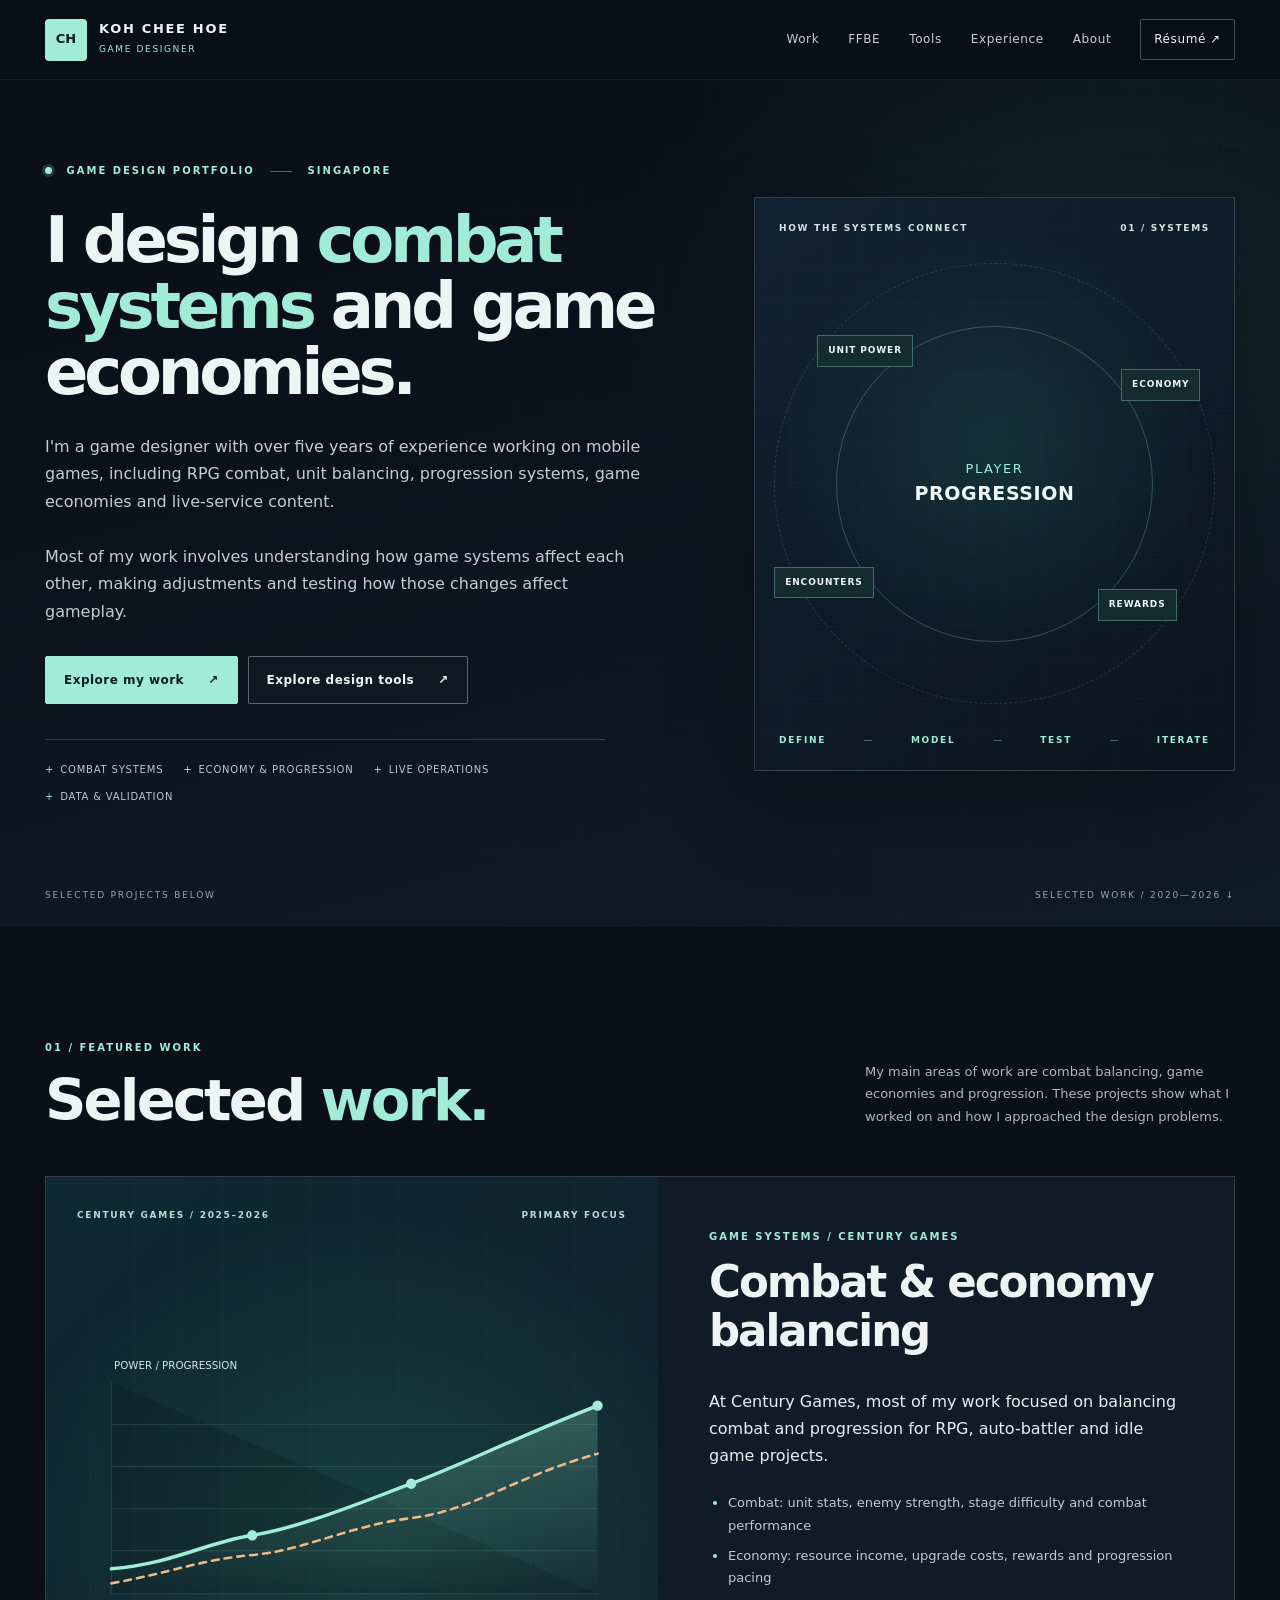
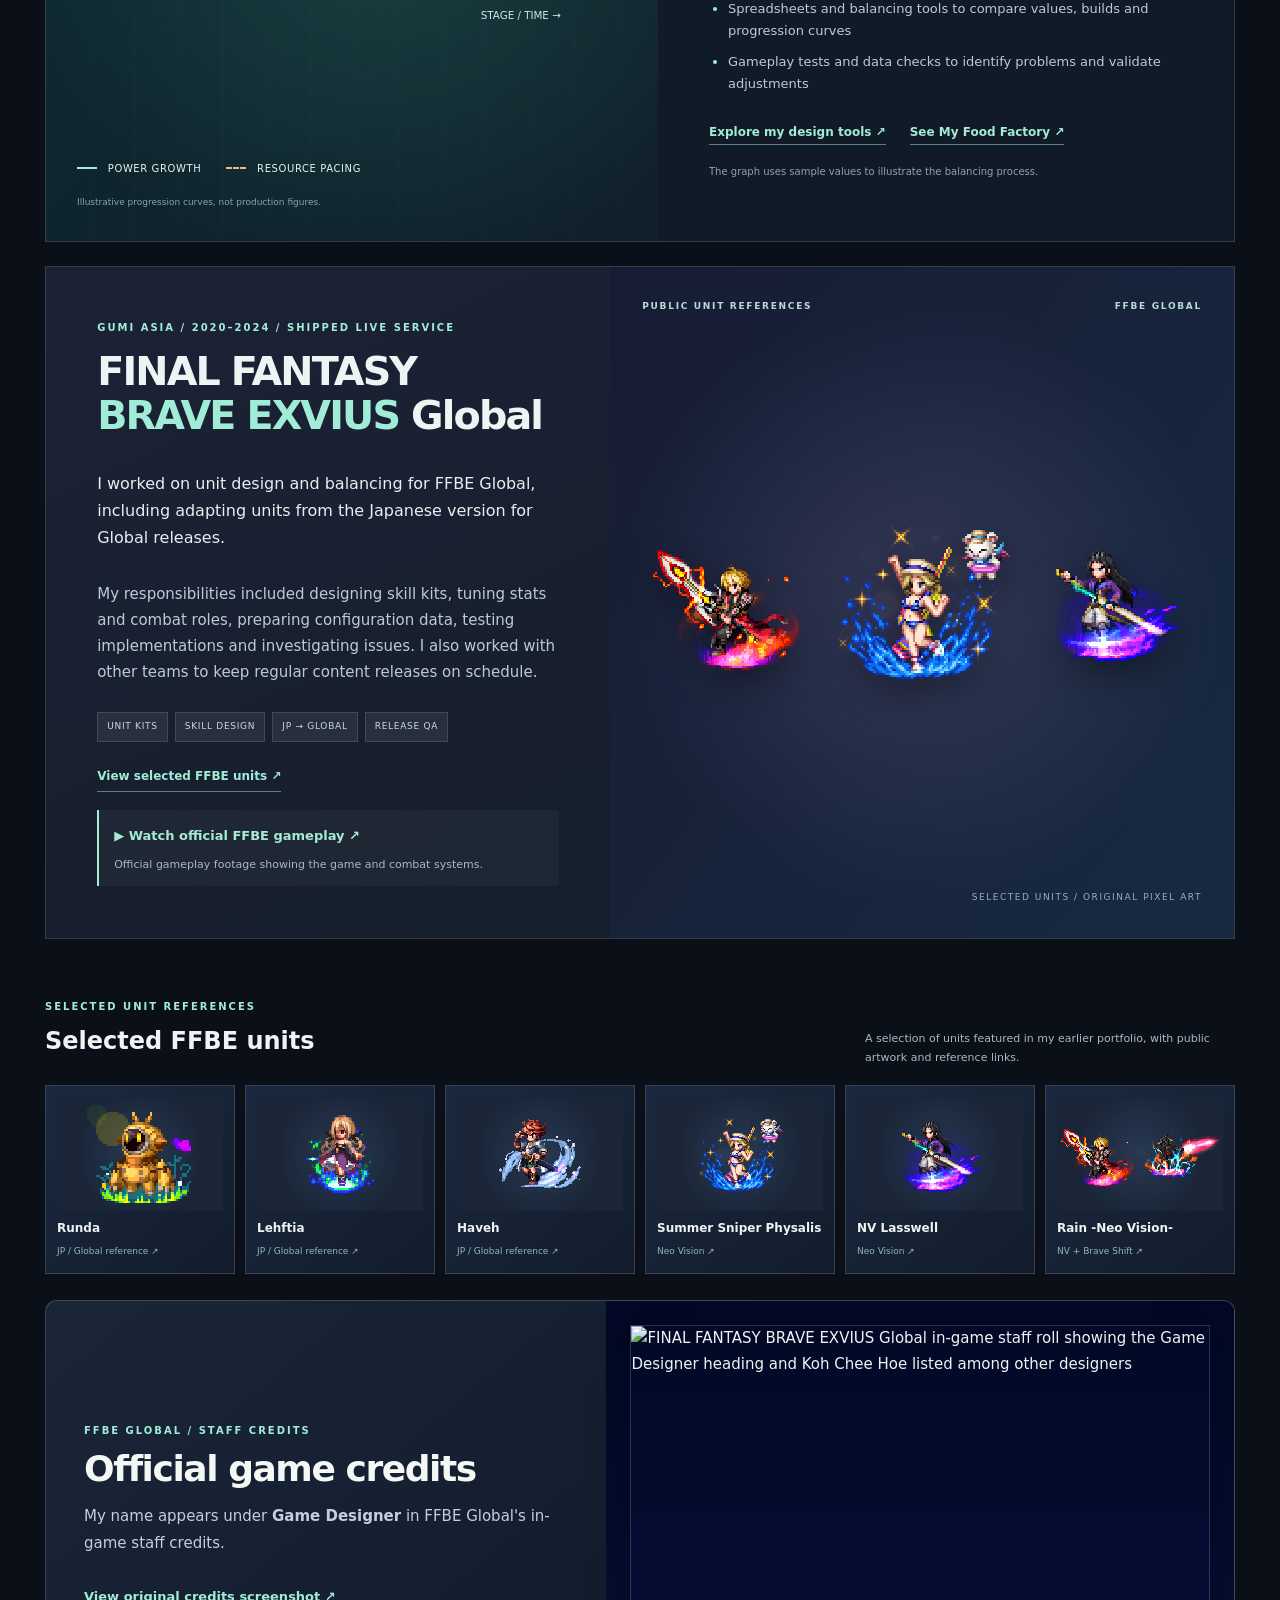
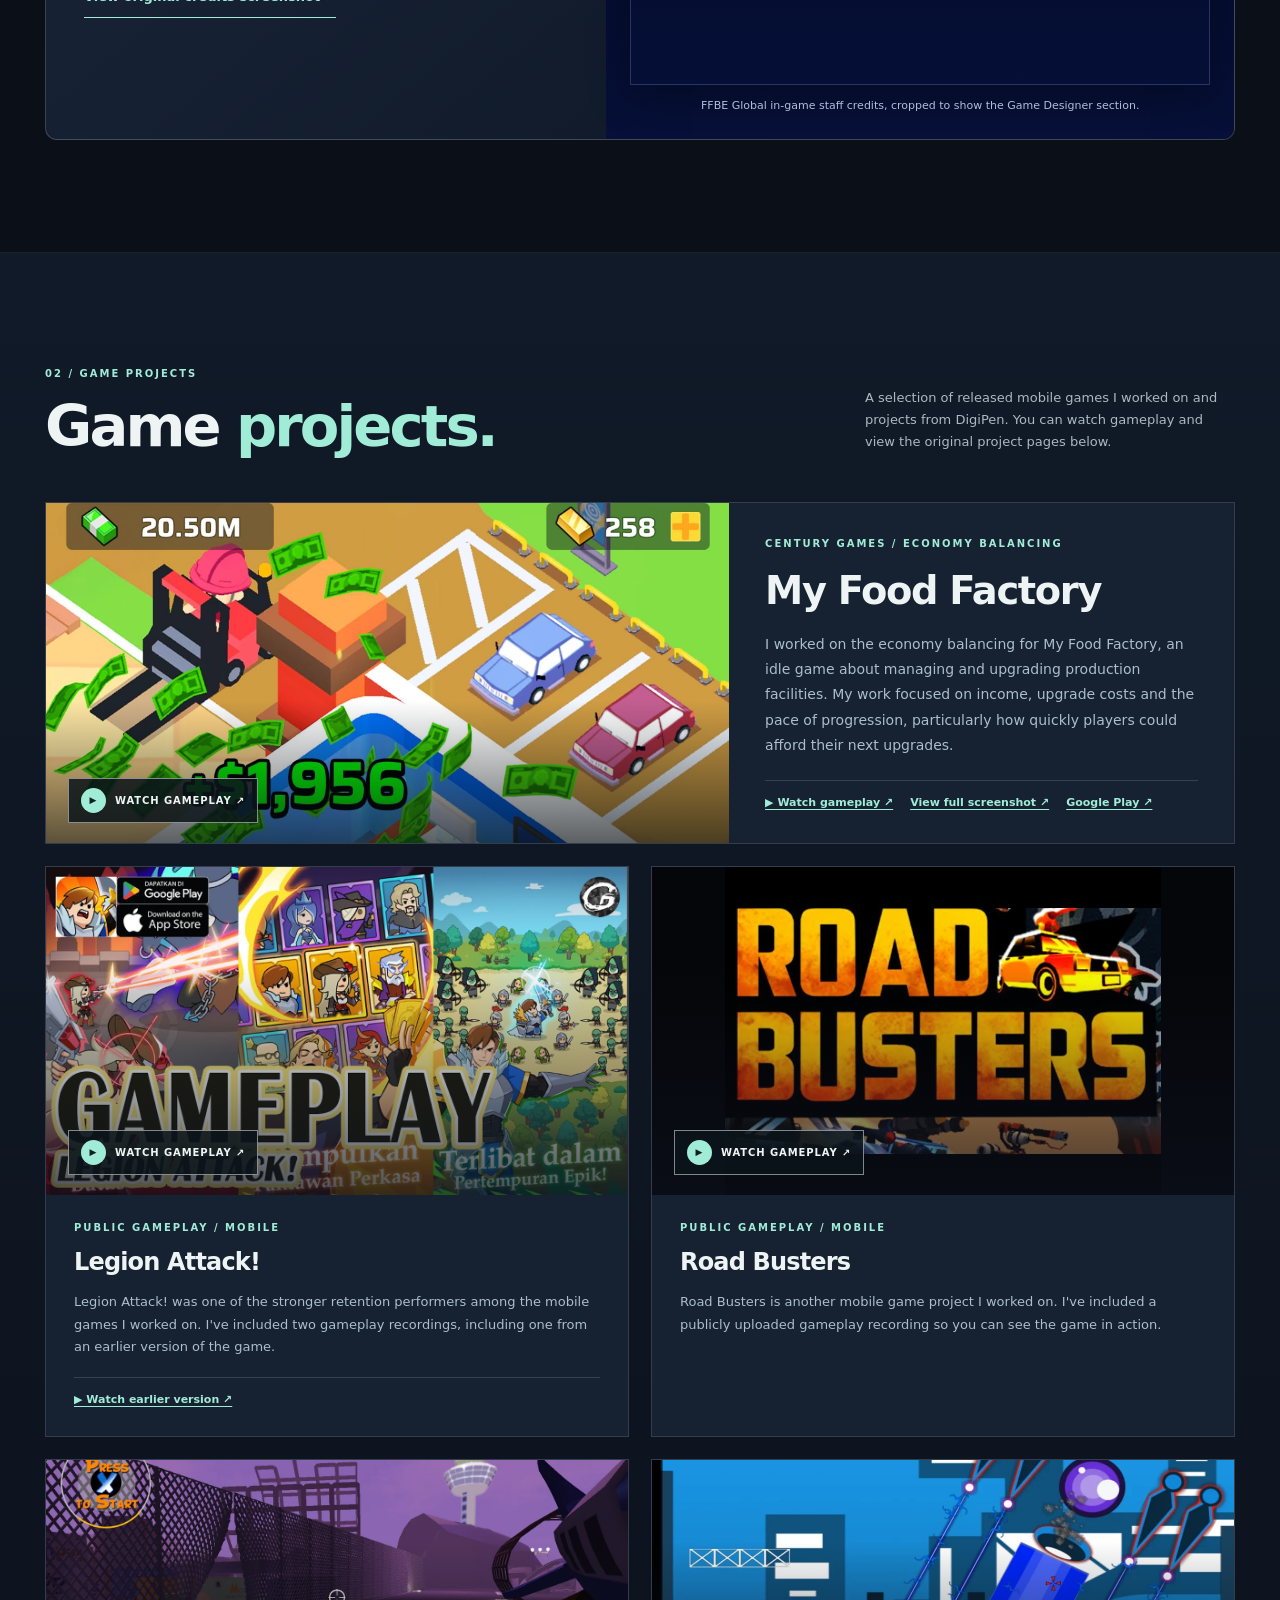
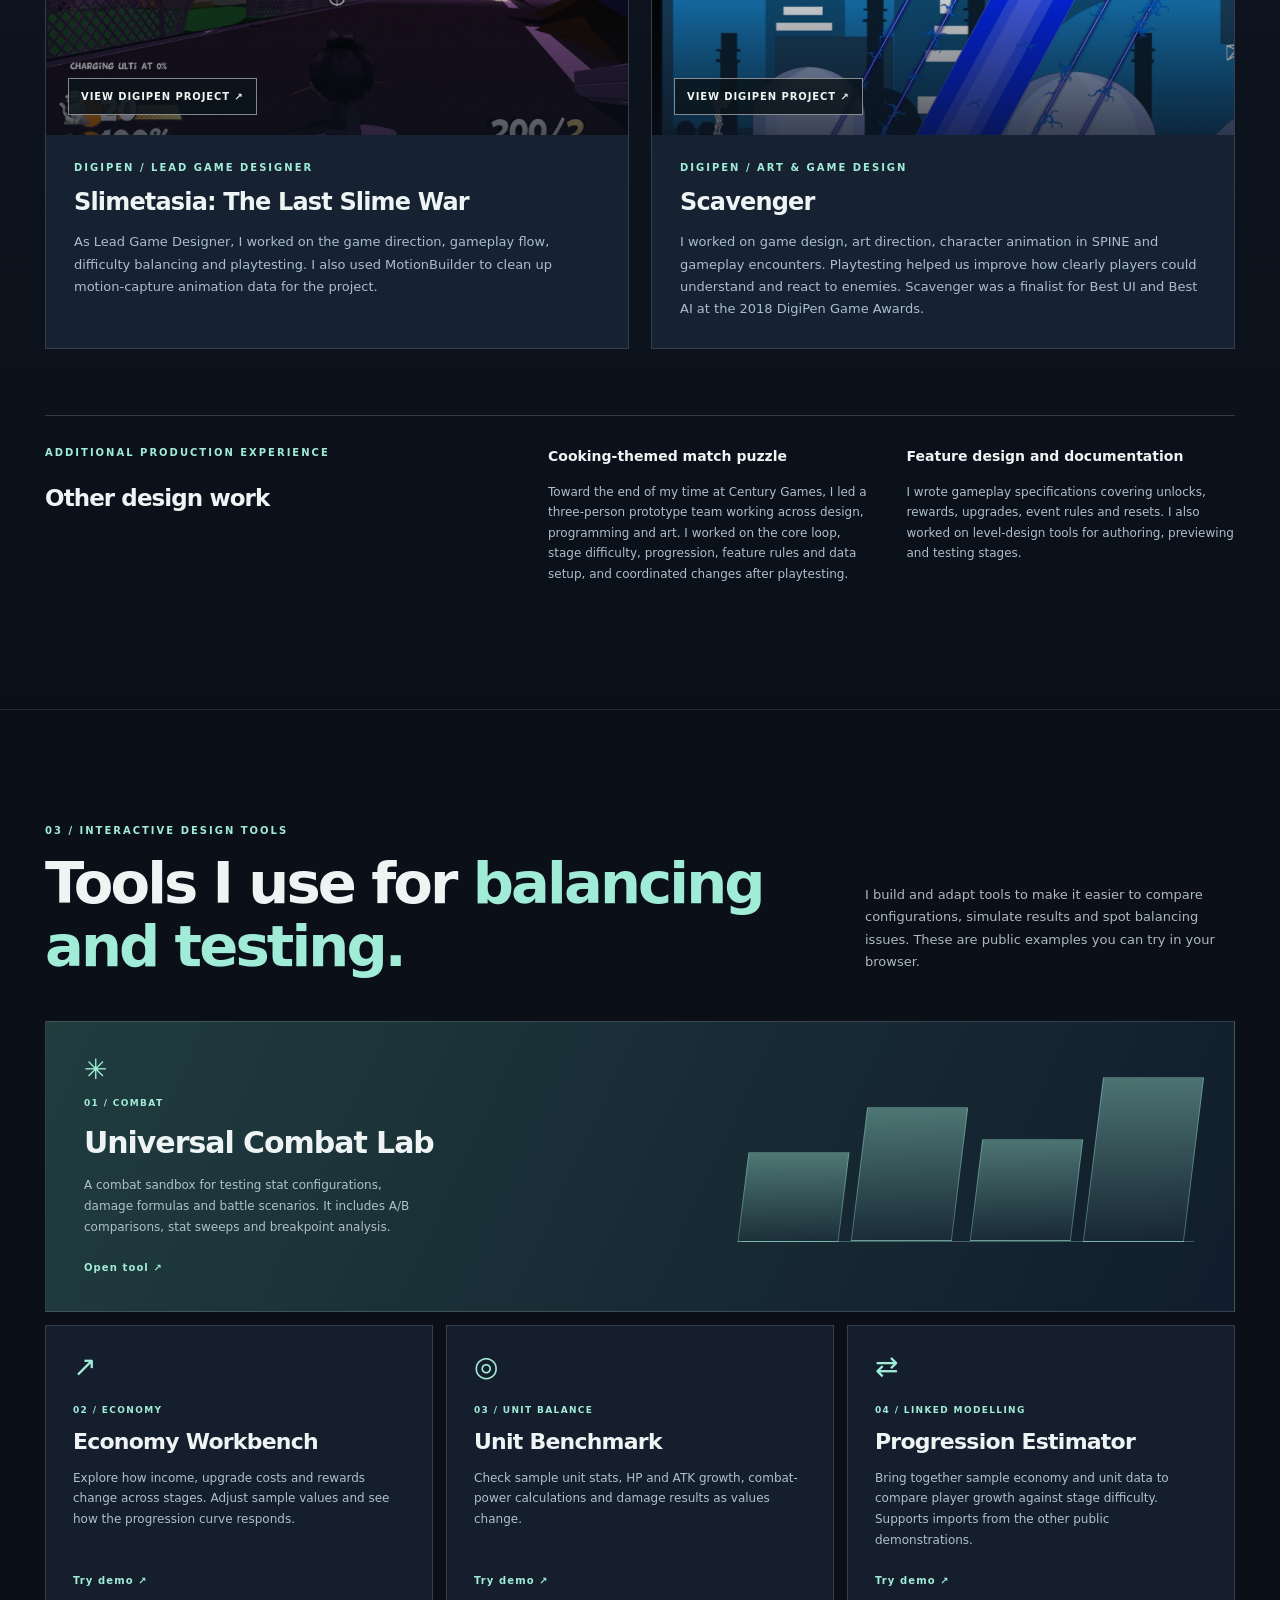
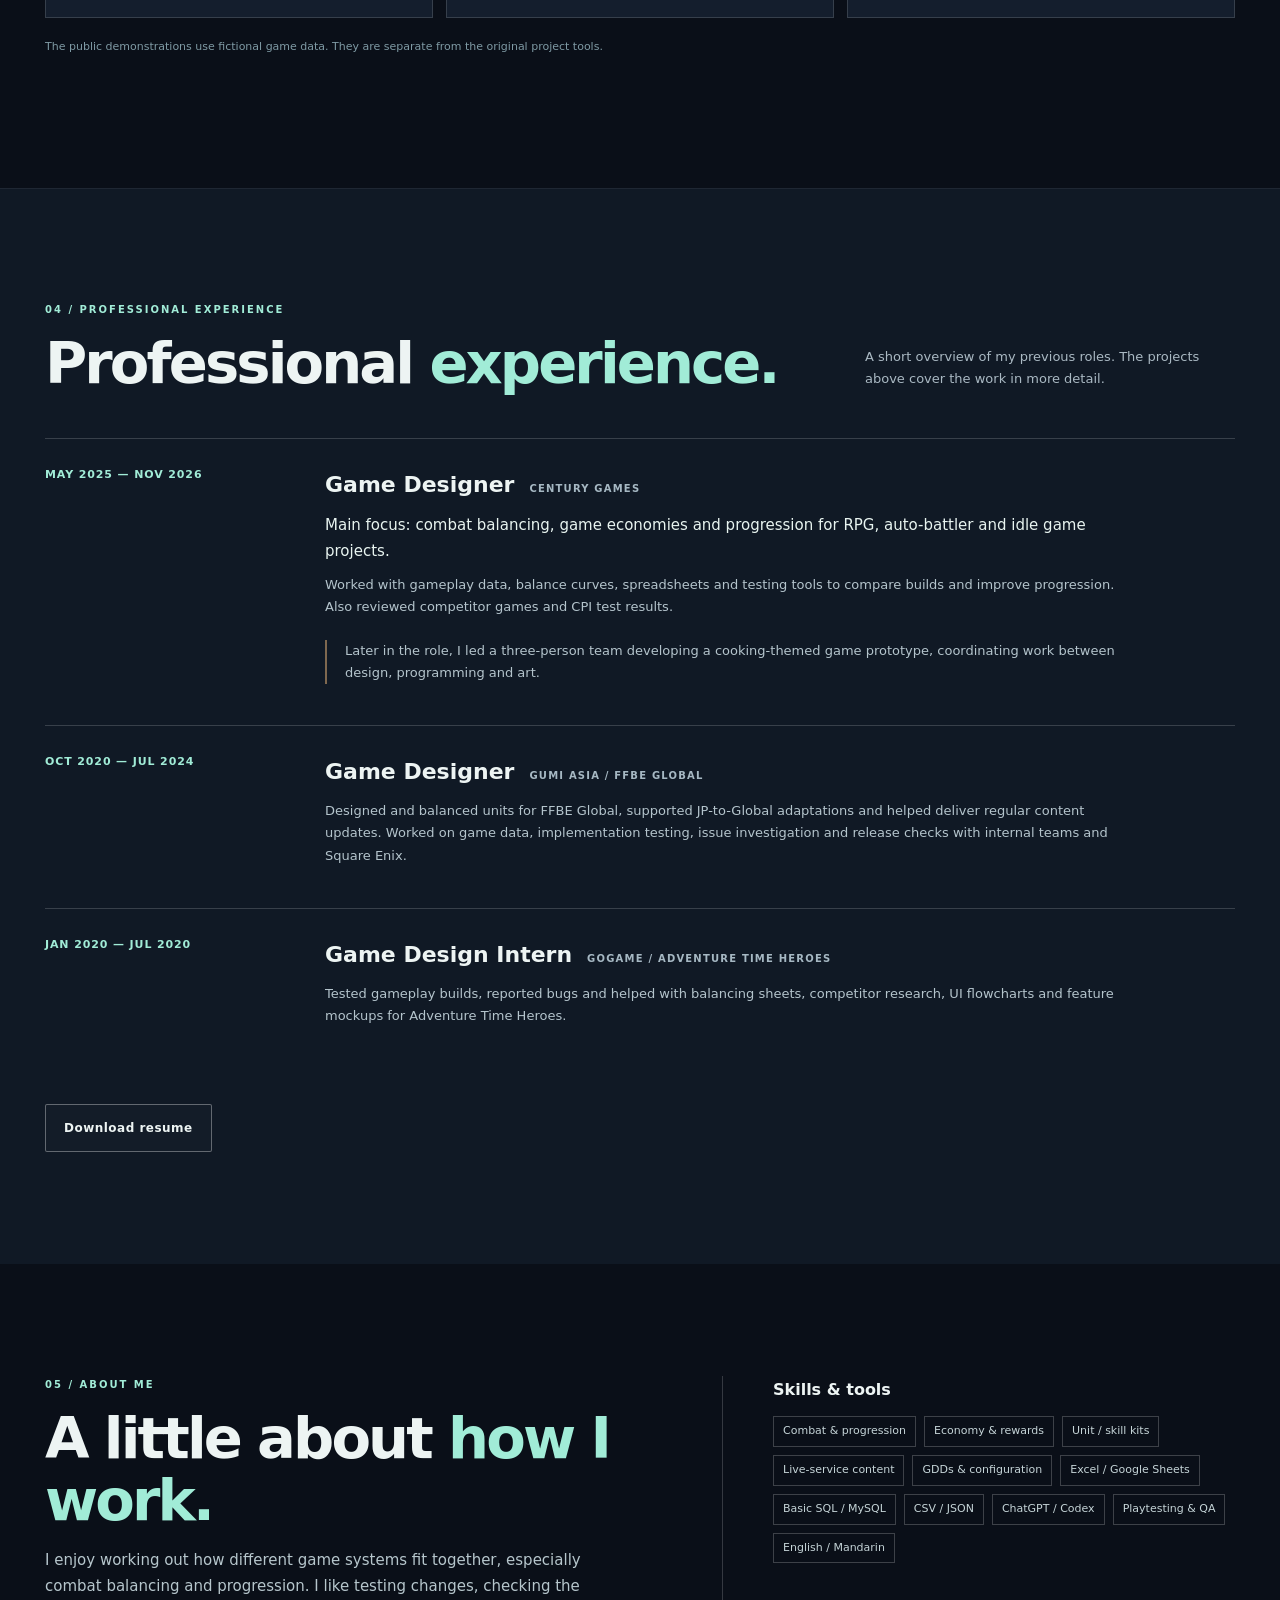
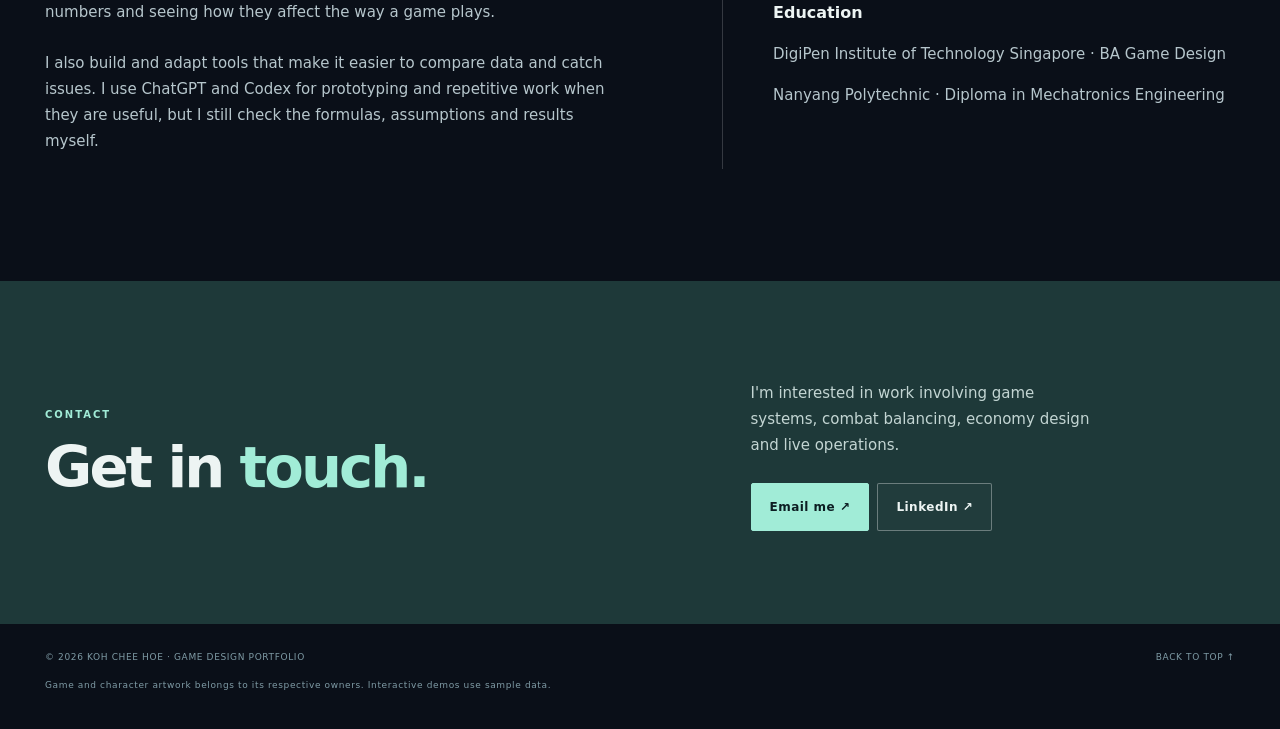
==== commit 7a27a62d: "Refresh portfolio copy with approved natural game-design narrative" ====
--- a/index.html
+++ b/index.html
@@ -1,13 +1,13 @@
 <!DOCTYPE html>
 
-<html lang="en"><head><meta charset="utf-8"/><meta content="width=device-width,initial-scale=1" name="viewport"/><meta content="#0a0f18" name="theme-color"/><meta content="Koh Chee Hoe — game designer specialising in combat, economy, progression balancing and live-service content. Explore games and public design tools." name="description"/><title>Koh Chee Hoe — Combat, Economy &amp; Game Design</title><link href="assets/favicon.svg" rel="icon" type="image/svg+xml"/><link href="styles.css" rel="stylesheet"/></head>
+<html lang="en"><head><meta charset="utf-8"/><meta content="width=device-width,initial-scale=1" name="viewport"/><meta content="#0a0f18" name="theme-color"/><meta content="Game Designer with 5+ years of experience in mobile game combat, economy balancing, progression and FFBE Global live operations. Selected games and interactive design tools." name="description"/><title>Koh Chee Hoe | Game Designer — Combat &amp; Economy</title><link href="assets/favicon.svg" rel="icon" type="image/svg+xml"/><link href="styles.css" rel="stylesheet"/></head>
 <body><a class="skip" href="#main">Skip to content</a>
 <header class="site-head"><div class="wrap head-inner"><a aria-label="Home" class="brand" href="#home"><span class="monogram">CH</span><span><b>KOH CHEE HOE</b><small>GAME DESIGNER</small></span></a><nav aria-label="Main navigation" class="nav"><a href="#work">Work</a><a href="#ffbe">FFBE</a><a href="#tools">Tools</a><a href="#career">Experience</a><a href="#about">About</a><a class="nav-resume" download="" href="Koh_Chee_Hoe_Koei_Tecmo_Game_Designer_Resume.pdf">Résumé <span aria-hidden="true">↗</span></a></nav><button aria-controls="mobile-nav" aria-expanded="false" aria-label="Toggle navigation" class="menu-button"><span></span><span></span><span></span></button></div><nav aria-label="Mobile navigation" class="mobile-nav" hidden="" id="mobile-nav"><a href="#work">Work</a><a href="#ffbe">FFBE</a><a href="#tools">Tools</a><a href="#career">Experience</a><a href="#about">About</a><a download="" href="Koh_Chee_Hoe_Koei_Tecmo_Game_Designer_Resume.pdf">Download résumé</a></nav></header>
-<main id="main"><section class="hero" id="home"><div class="wrap hero-grid"><div class="hero-content"><div class="eyebrow"><span class="status-dot"></span> GAME DESIGN PORTFOLIO <span class="rule"></span> SINGAPORE</div><h1>I design the <em>systems</em> behind compelling games.</h1><p class="intro">Game Designer specialising in <strong>combat balance, economy, progression and live-service content.</strong> From unit strength and enemy curves to player rewards, I turn design decisions into data, practical tools and testable gameplay.</p><div class="hero-actions"><a class="button primary" href="#work">Explore selected work <span aria-hidden="true">↗</span></a><a class="button secondary" href="#tools">Try my tools <span aria-hidden="true">↗</span></a></div><div class="specialties"><span>COMBAT SYSTEMS</span><span>ECONOMY &amp; PROGRESSION</span><span>LIVE OPERATIONS</span><span>DATA &amp; VALIDATION</span></div></div><div class="hero-art"><div class="art-top"><span>THE DESIGN FOCUS</span><span>01 / SYSTEMS</span></div><div class="orbit"><div class="ring ring-one"></div><div class="ring ring-two"></div><div class="centerpiece">PLAYER<br/><strong>PROGRESSION</strong></div><span class="orb orb-a">UNIT POWER</span><span class="orb orb-b">ECONOMY</span><span class="orb orb-c">ENCOUNTERS</span><span class="orb orb-d">REWARDS</span></div><div class="art-bottom"><span>DEFINE</span><i></i><span>MODEL</span><i></i><span>TEST</span><i></i><span>ITERATE</span></div></div></div><div class="hero-bottom wrap"><span>SCROLL TO EXPLORE</span><span>SELECTED WORK / 2020—2026 ↓</span></div></section>
-<section class="section wrap" id="work"><div class="section-head"><div><div class="eyebrow">01 / FEATURED WORK</div><h2>Systems first.<br/><em>Player experience always.</em></h2></div><p>My strongest work sits at the intersection of combat tuning, resource pacing, playable content and validation. The examples below distinguish professional contributions from reconstructed public demos.</p></div>
-<article class="feature feature-primary"><div class="feature-image balance-art"><div class="visual-top"><span>CENTURY GAMES / 2025–2026</span><span>PRIMARY FOCUS</span></div><div aria-label="Illustrative connected progression diagram" class="balance-graphic"><svg aria-label="Two illustrative progression curves and checkpoint markers" role="img" viewbox="0 0 640 335"><defs><lineargradient id="area" x1="0" x2="0" y1="0" y2="1"><stop stop-color="#92e4ca" stop-opacity=".26"></stop><stop offset="1" stop-color="#92e4ca" stop-opacity="0"></stop></lineargradient></defs><g opacity=".12" stroke="#c9f2e7"><path d="M40 40V286H606M40 89H606M40 138H606M40 187H606M40 236H606"></path></g><path d="M40 257C112 251 148 227 204 218S325 182 389 158S501 108 606 67V286H40Z" fill="url(#area)"></path><path d="M40 257C112 251 148 227 204 218S325 182 389 158S501 108 606 67" fill="none" stroke="#a2edd8" stroke-linecap="round" stroke-width="4"></path><path d="M40 274C112 261 145 246 204 241S316 207 389 198S506 151 606 123" fill="none" stroke="#edba83" stroke-dasharray="8 7" stroke-linecap="round" stroke-width="3"></path><g fill="#a2edd8"><circle cx="204" cy="218" r="6"></circle><circle cx="389" cy="158" r="6"></circle><circle cx="606" cy="67" r="6"></circle></g><g fill="#d5e6e6" font-family="system-ui" font-size="12"><text x="43" y="25">POWER / PROGRESSION</text><text x="470" y="315">STAGE / TIME →</text></g></svg></div><div class="graphic-key"><span><i class="key-line"></i> POWER GROWTH</span><span><i class="key-line orange"></i> RESOURCE PACING</span></div><small>Conceptual visualisation; not extracted from production data.</small></div><div class="feature-text"><div class="eyebrow">GAME SYSTEMS / CENTURY GAMES</div><h3>Combat &amp; economy<br/>balancing</h3><p class="large">Designed and tuned progression for mobile RPG, idle and auto-battler concepts, keeping player growth, encounter difficulty and available resources aligned.</p><ul class="feature-list"><li>Unit and enemy strength, combat performance and difficulty curves</li><li>Income, upgrade cost, rewards and player progression pacing</li><li>Competitive analysis, data configuration, build comparison and manual QA</li><li>Browser tools and spreadsheets to inspect formulas, assumptions and edge cases</li></ul><div class="feature-actions"><a class="text-cta" href="#tools">Explore public tool demonstrations <span aria-hidden="true">↗</span></a><a class="text-cta food-case-link" href="#food-factory">See My Food Factory economy-balancing project <span aria-hidden="true">↗</span></a></div><p class="fine">Portfolio visuals and sample datasets are illustrative. No production tables or confidential numerical values are shared.</p></div></article>
-<article class="feature feature-ffbe" id="ffbe"><div class="feature-text"><div class="eyebrow">GUMI ASIA / 2020–2024 / SHIPPED LIVE SERVICE</div><h3>FINAL FANTASY<br/><span>BRAVE EXVIUS</span> Global</h3><p class="large">Unit design, combat balance and JP-to-Global adaptation across recurring live-service releases.</p><p>Designed and balanced playable unit kits, skills, stats and roles; prepared and checked configuration data, supported integration QA, investigated issues and worked across fixed content-release dependencies.</p><div class="tag-row"><span>UNIT KITS</span><span>SKILL DESIGN</span><span>JP → GLOBAL</span><span>RELEASE QA</span></div><a class="text-cta" href="#unit-gallery">Browse selected public unit references <span aria-hidden="true">↗</span></a><div class="ffbe-video-reference"><a aria-label="Watch official FINAL FANTASY BRAVE EXVIUS Global Neo Visions guide on YouTube" href="https://www.youtube.com/watch?v=ODoG_cva0Fk" rel="noopener noreferrer" target="_blank">▶  Watch official FFBE combat / Neo Visions overview ↗</a><p>Official game footage for combat-system context. This video is not presented as my production credit or as proof that I designed every featured unit.</p></div></div><div class="feature-image ffbe-art"><div class="visual-top"><span>PUBLIC UNIT REFERENCES</span><span>FFBE GLOBAL</span></div><div class="sprite-collage"><img alt="Rain Neo Vision pixel art" height="128" src="assets/rain_neo_vision_nv.webp" width="128"/><img alt="Summer Sniper Physalis pixel art" height="128" src="assets/summer_sniper_physalis_nv.webp" width="128"/><img alt="Lasswell Neo Vision pixel art" height="128" src="assets/lasswell_nv.webp" width="128"/></div><div class="sprite-caption">SELECTED UNITS / ORIGINAL PIXEL ART</div></div></article>
-<div class="gallery-heading" id="unit-gallery"><div><div class="eyebrow">SELECTED UNIT REFERENCES</div><h3>FFBE character gallery</h3></div><p>Public character art used to identify examples. Individual production credits are not inferred from the artwork alone.</p></div>
+<main id="main"><section class="hero" id="home"><div class="wrap hero-grid"><div class="hero-content"><div class="eyebrow"><span class="status-dot"></span> GAME DESIGN PORTFOLIO <span class="rule"></span> SINGAPORE</div><h1>I design <em>combat systems</em> and game economies.</h1><p class="intro">I'm a game designer with over five years of experience working on mobile games, including RPG combat, unit balancing, progression systems, game economies and live-service content.<br/><br/>Most of my work involves understanding how game systems affect each other, making adjustments and testing how those changes affect gameplay.</p><div class="hero-actions"><a class="button primary" href="#work">Explore my work <span aria-hidden="true">↗</span></a><a class="button secondary" href="#tools">Explore design tools <span aria-hidden="true">↗</span></a></div><div class="specialties"><span>COMBAT SYSTEMS</span><span>ECONOMY &amp; PROGRESSION</span><span>LIVE OPERATIONS</span><span>DATA &amp; VALIDATION</span></div></div><div class="hero-art"><div class="art-top"><span>HOW THE SYSTEMS CONNECT</span><span>01 / SYSTEMS</span></div><div class="orbit"><div class="ring ring-one"></div><div class="ring ring-two"></div><div class="centerpiece">PLAYER<br/><strong>PROGRESSION</strong></div><span class="orb orb-a">UNIT POWER</span><span class="orb orb-b">ECONOMY</span><span class="orb orb-c">ENCOUNTERS</span><span class="orb orb-d">REWARDS</span></div><div class="art-bottom"><span>DEFINE</span><i></i><span>MODEL</span><i></i><span>TEST</span><i></i><span>ITERATE</span></div></div></div><div class="hero-bottom wrap"><span>SELECTED PROJECTS BELOW</span><span>SELECTED WORK / 2020—2026 ↓</span></div></section>
+<section class="section wrap" id="work"><div class="section-head"><div><div class="eyebrow">01 / FEATURED WORK</div><h2>Selected <em>work.</em></h2></div><p>My main areas of work are combat balancing, game economies and progression. These projects show what I worked on and how I approached the design problems.</p></div>
+<article class="feature feature-primary"><div class="feature-image balance-art"><div class="visual-top"><span>CENTURY GAMES / 2025–2026</span><span>PRIMARY FOCUS</span></div><div aria-label="Illustrative connected progression diagram" class="balance-graphic"><svg aria-label="Two illustrative progression curves and checkpoint markers" role="img" viewbox="0 0 640 335"><defs><lineargradient id="area" x1="0" x2="0" y1="0" y2="1"><stop stop-color="#92e4ca" stop-opacity=".26"></stop><stop offset="1" stop-color="#92e4ca" stop-opacity="0"></stop></lineargradient></defs><g opacity=".12" stroke="#c9f2e7"><path d="M40 40V286H606M40 89H606M40 138H606M40 187H606M40 236H606"></path></g><path d="M40 257C112 251 148 227 204 218S325 182 389 158S501 108 606 67V286H40Z" fill="url(#area)"></path><path d="M40 257C112 251 148 227 204 218S325 182 389 158S501 108 606 67" fill="none" stroke="#a2edd8" stroke-linecap="round" stroke-width="4"></path><path d="M40 274C112 261 145 246 204 241S316 207 389 198S506 151 606 123" fill="none" stroke="#edba83" stroke-dasharray="8 7" stroke-linecap="round" stroke-width="3"></path><g fill="#a2edd8"><circle cx="204" cy="218" r="6"></circle><circle cx="389" cy="158" r="6"></circle><circle cx="606" cy="67" r="6"></circle></g><g fill="#d5e6e6" font-family="system-ui" font-size="12"><text x="43" y="25">POWER / PROGRESSION</text><text x="470" y="315">STAGE / TIME →</text></g></svg></div><div class="graphic-key"><span><i class="key-line"></i> POWER GROWTH</span><span><i class="key-line orange"></i> RESOURCE PACING</span></div><small>Illustrative progression curves, not production figures.</small></div><div class="feature-text"><div class="eyebrow">GAME SYSTEMS / CENTURY GAMES</div><h3>Combat &amp; economy balancing</h3><p class="large">At Century Games, most of my work focused on balancing combat and progression for RPG, auto-battler and idle game projects.</p><ul class="feature-list"><li>Combat: unit stats, enemy strength, stage difficulty and combat performance</li><li>Economy: resource income, upgrade costs, rewards and progression pacing</li><li>Spreadsheets and balancing tools to compare values, builds and progression curves</li><li>Gameplay tests and data checks to identify problems and validate adjustments</li></ul><div class="feature-actions"><a class="text-cta" href="#tools">Explore my design tools <span aria-hidden="true">↗</span></a><a class="text-cta food-case-link" href="#food-factory">See My Food Factory <span aria-hidden="true">↗</span></a></div><p class="fine">The graph uses sample values to illustrate the balancing process.</p></div></article>
+<article class="feature feature-ffbe" id="ffbe"><div class="feature-text"><div class="eyebrow">GUMI ASIA / 2020–2024 / SHIPPED LIVE SERVICE</div><h3>FINAL FANTASY<br/><span>BRAVE EXVIUS</span> Global</h3><p class="large">I worked on unit design and balancing for FFBE Global, including adapting units from the Japanese version for Global releases.</p><p>My responsibilities included designing skill kits, tuning stats and combat roles, preparing configuration data, testing implementations and investigating issues. I also worked with other teams to keep regular content releases on schedule.</p><div class="tag-row"><span>UNIT KITS</span><span>SKILL DESIGN</span><span>JP → GLOBAL</span><span>RELEASE QA</span></div><a class="text-cta" href="#unit-gallery">View selected FFBE units <span aria-hidden="true">↗</span></a><div class="ffbe-video-reference"><a aria-label="Watch official FINAL FANTASY BRAVE EXVIUS Global Neo Visions guide on YouTube" href="https://www.youtube.com/watch?v=ODoG_cva0Fk" rel="noopener noreferrer" target="_blank">▶  Watch official FFBE gameplay ↗</a><p>Official gameplay footage showing the game and combat systems.</p></div></div><div class="feature-image ffbe-art"><div class="visual-top"><span>PUBLIC UNIT REFERENCES</span><span>FFBE GLOBAL</span></div><div class="sprite-collage"><img alt="Rain Neo Vision pixel art" height="128" src="assets/rain_neo_vision_nv.webp" width="128"/><img alt="Summer Sniper Physalis pixel art" height="128" src="assets/summer_sniper_physalis_nv.webp" width="128"/><img alt="Lasswell Neo Vision pixel art" height="128" src="assets/lasswell_nv.webp" width="128"/></div><div class="sprite-caption">SELECTED UNITS / ORIGINAL PIXEL ART</div></div></article>
+<div class="gallery-heading" id="unit-gallery"><div><div class="eyebrow">SELECTED UNIT REFERENCES</div><h3>Selected FFBE units</h3></div><p>A selection of units featured in my earlier portfolio, with public artwork and reference links.</p></div>
 <div class="unit-gallery">
 <a class="unit-card" href="https://exvius.fandom.com/wiki/Runda/JP" rel="noopener noreferrer" target="_blank"><div><img alt="Runda" loading="lazy" src="assets/runda.webp"/></div><b>Runda</b><small>JP / Global reference ↗</small></a>
 <a class="unit-card" href="https://exvius.fandom.com/wiki/Lehftia/JP" rel="noopener noreferrer" target="_blank"><div><img alt="Lehftia" loading="lazy" src="assets/lehftia.webp"/></div><b>Lehftia</b><small>JP / Global reference ↗</small></a>
@@ -16,14 +16,27 @@
 <a class="unit-card" href="https://exvius.fandom.com/wiki/Lasswell_-Neo_Vision-" rel="noopener noreferrer" target="_blank"><div><img alt="Neo Vision Lasswell" loading="lazy" src="assets/lasswell_nv.webp"/></div><b>NV Lasswell</b><small>Neo Vision ↗</small></a>
 <a class="unit-card" href="https://exvius.fandom.com/wiki/Rain_-Neo_Vision-" rel="noopener noreferrer" target="_blank"><div class="dual-sprite"><img alt="Neo Vision Rain base form" loading="lazy" src="assets/rain_neo_vision_nv.webp"/><img alt="Neo Vision Rain Brave Shift form" loading="lazy" src="assets/rain_neo_vision_bs.webp"/></div><b>Rain -Neo Vision-</b><small>NV + Brave Shift ↗</small></a>
 </div>
+<div aria-label="FFBE Global official in-game Game Designer credit" class="ffbe-credits-proof">
+<div class="ffbe-credits-copy">
+<div class="eyebrow">FFBE GLOBAL / STAFF CREDITS</div>
+<h3>Official game credits</h3>
+<p>My name appears under <strong>Game Designer</strong> in FFBE Global's in-game staff credits.</p>
+
+<a class="credits-link" href="assets/ffbe-in-game-credits-original.jpg" rel="noopener noreferrer" target="_blank">View original credits screenshot ↗</a>
+</div>
+<figure class="ffbe-credits-figure">
+<img alt="FINAL FANTASY BRAVE EXVIUS Global in-game staff roll showing the Game Designer heading and Koh Chee Hoe listed among other designers" height="430" loading="lazy" src="assets/ffbe-game-designer-credits-crop.jpg" width="558"/>
+<figcaption>FFBE Global in-game staff credits, cropped to show the Game Designer section.</figcaption>
+</figure>
+</div>
 </section>
-<section class="section section-games"><div class="wrap"><div class="section-head"><div><div class="eyebrow">02 / GAME PROJECTS</div><h2>Games beyond<br/><em>the spreadsheets.</em></h2></div><p>Selected public gameplay and store references for projects I worked on, alongside earlier DigiPen work. Video recordings and store images are credited to their sources, not presented as footage I captured.</p></div><div class="games-grid"><article class="game-card food-feature" id="food-factory"><a aria-label="Watch My Food Factory gameplay recording on YouTube" class="game-image food-image" href="https://www.youtube.com/watch?v=4Y73DTlCYFE" rel="noopener noreferrer" target="_blank"><img alt="My Food Factory gameplay showing production, vehicles and income rewards, cropped from the supplied promotional screenshot" class="food-store-image food-local-image" decoding="async" loading="lazy" src="assets/my-food-factory-thumbnail.webp"/><span class="play-label"><span class="play-icon">▶</span> WATCH GAMEPLAY ↗</span></a><div class="game-copy"><div class="eyebrow">CENTURY GAMES / ECONOMY BALANCING</div><h3>My Food Factory</h3><p>Idle food-production tycoon project. My contribution focused on economy balancing, with attention to how player income and upgrade costs shape progression pacing. The public game footage and store listing show the experience; internal balance sheets and figures are not reproduced.</p><div class="game-secondary-link food-actions"><a href="https://www.youtube.com/watch?v=4Y73DTlCYFE" rel="noopener noreferrer" target="_blank">▶ Watch gameplay ↗</a><a href="assets/my-food-factory-store-screenshot.png" rel="noopener noreferrer" target="_blank">View saved full screenshot ↗</a><a href="https://play.google.com/store/apps/details?id=com.xiibraves.myliege" rel="noopener noreferrer" target="_blank">Visit Google Play ↗</a><small>Thumbnail is cropped from the user-provided public promotional image. The full-resolution original is bundled locally; neither image depends on the live Play Store.</small></div></div></article><article class="game-card media-local"><a aria-label="Watch public Legion Attack gameplay video" class="game-image" href="https://www.youtube.com/watch?v=cKFKzhEtm-g" rel="noopener noreferrer" target="_blank"><img alt="User-supplied thumbnail from the public Legion Attack! gameplay recording" decoding="async" loading="lazy" src="assets/legion-attack-gameplay.jpg"/><span class="play-label"><span class="play-icon">▶</span> WATCH GAMEPLAY ↗</span></a><div class="game-copy"><div class="eyebrow">PUBLIC GAMEPLAY / MOBILE</div><h3>Legion Attack!</h3><p>A mobile project I worked on, with independently uploaded gameplay showing the player-facing experience. Internally identified as a strong retention performer; precise performance figures and individual feature credits are not claimed here.</p><div class="game-secondary-link"><a href="https://www.youtube.com/watch?v=Qf5YnUXmDcs" rel="noopener noreferrer" target="_blank">▶ Earlier Legion Attack! version — gameplay ↗</a><small>Separate public recording of an earlier version.</small></div></div></article><article class="game-card media-local"><a aria-label="Watch public Road Busters gameplay video" class="game-image" href="https://www.youtube.com/watch?v=idRYVNgwY9s" rel="noopener noreferrer" target="_blank"><img alt="User-supplied thumbnail from the public Road Busters gameplay recording" decoding="async" loading="lazy" src="assets/road-busters-gameplay.jpg"/><span class="play-label"><span class="play-icon">▶</span> WATCH GAMEPLAY ↗</span></a><div class="game-copy"><div class="eyebrow">PUBLIC GAMEPLAY / MOBILE</div><h3>Road Busters</h3><p>Another game project I worked on, supported by a publicly uploaded gameplay recording. Detailed personal feature attribution and performance data are intentionally not asserted.</p></div></article>
-<article class="game-card"><a aria-label="View Slimetasia on DigiPen" class="game-image" href="https://games.digipen.edu/games/slimetasia-the-last-slime-war" rel="noopener noreferrer" target="_blank"><img alt="Original Slimetasia gameplay in Singapore-inspired street" loading="lazy" src="assets/slimetasia-original.webp"/><span class="play-label">VIEW DIGIPEN PROJECT ↗</span></a><div class="game-copy"><div class="eyebrow">DIGIPEN / LEAD GAME DESIGNER</div><h3>Slimetasia: The Last Slime War</h3><p>Design direction, playtesting, game flow, dynamic difficulty and challenge balancing. Also cleaned motion-capture animation data in MotionBuilder.</p></div></article><article class="game-card"><a aria-label="View Scavenger on DigiPen" class="game-image" href="https://games.digipen.edu/games/scavenger" rel="noopener noreferrer" target="_blank"><img alt="Original Scavenger two-dimensional boss encounter screenshot" loading="lazy" src="assets/scavenger-original.webp"/><span class="play-label">VIEW DIGIPEN PROJECT ↗</span></a><div class="game-copy"><div class="eyebrow">DIGIPEN / ART &amp; GAME DESIGN</div><h3>Scavenger</h3><p>Lead Game Artist, Game Designer and Animator. Visual direction, SPINE animation and playtest-led encounter clarity. Original portfolio lists 2018 DigiPen Game Awards finalist nominations for Best UI and Best AI.</p></div></article></div>
-<div class="extra-work"><div class="extra-label"><div class="eyebrow">ADDITIONAL PRODUCTION EXPERIENCE</div><h3>Short-cycle prototyping &amp; documentation</h3></div><div class="extra-entries"><article><strong>Cooking-themed match puzzle</strong><p>Later Century Games assignment leading a three-person design, programming and art prototype team. Owned gameplay loop, stage/difficulty structure, rules, data setup and iteration priorities.</p></article><article><strong>Feature specification &amp; level workflows</strong><p>Wrote system specifications covering states, unlocks, rewards and resets; explored board authoring, preview and test workflows for Block Reveal-style puzzle design.</p></article></div></div></div></section>
-<section class="section wrap" id="tools"><div class="section-head"><div><div class="eyebrow">03 / INTERACTIVE DESIGN TOOLS</div><h2>See the design<br/><em>process in action.</em></h2></div><p>Try working public examples of modelling, testing and iteration. Universal Combat Lab is the supplied generic tool. The three connected demos use independently reconstructed, synthetic data rather than confidential production exports.</p></div><div class="tools-grid"><a class="tool-card tool-large" href="tools/universal-combat-lab.html"><div class="tool-icon">✳</div><div class="tool-index">01 / COMBAT</div><h3>Universal Combat Lab</h3><p>Formula references, A/B battles, stat sweeps, saved baselines and breakpoint inspection in a standalone browser sandbox.</p><span class="tool-link">OPEN INTERACTIVE TOOL ↗</span><div aria-hidden="true" class="tool-lines"><i></i><i></i><i></i><i></i></div></a><a class="tool-card" href="tools/economy-demo.html"><div class="tool-icon">↗</div><div class="tool-index">02 / ECONOMY</div><h3>Economy Workbench</h3><p>Explore stage anchors, reward growth and cost inflation with illustrative public parameters.</p><span class="tool-link">OPEN DEMO ↗</span></a><a class="tool-card" href="tools/unit-demo.html"><div class="tool-icon">◎</div><div class="tool-index">03 / UNIT BALANCE</div><h3>Unit Benchmark</h3><p>Inspect illustrative unit HP/ATK growth, CP assumptions and damage behaviour.</p><span class="tool-link">OPEN DEMO ↗</span></a><a class="tool-card" href="tools/progression-demo.html"><div class="tool-icon">⇄</div><div class="tool-index">04 / LINKED MODELLING</div><h3>Progression Estimator</h3><p>Connect public demo economy and unit JSON inputs to check progression relationships.</p><span class="tool-link">OPEN DEMO ↗</span></a></div><p class="scope-note">Public portfolio reconstructions are intentionally not import-compatible with the original company-specific editors. Results should not be presented as production balance or observed player data.</p></section>
-<section class="section section-career" id="career"><div class="wrap"><div class="section-head"><div><div class="eyebrow">04 / PROFESSIONAL EXPERIENCE</div><h2>Work shaped by<br/><em>real production needs.</em></h2></div><p>From recurring live content to RPG/idle balance, with practical ownership of specifications, data checks, QA and changing production requirements.</p></div><div class="career-grid"><article class="career-item"><div class="career-date">MAY 2025 — NOV 2026</div><div class="career-body"><div class="career-head"><h3>Game Designer</h3><span>CENTURY GAMES</span></div><p class="career-lead">Core work: RPG/auto-battler combat and idle/tycoon economy balancing.</p><p>Tuned unit strength, enemy difficulty, income, upgrade costs, rewards and progression; reviewed CPI tests and competitor builds. Maintained configuration and verification workflows with spreadsheets, browser tools, CSV/JSON checks and manual review of assumptions.</p><p class="career-secondary"><strong>Later assignment:</strong> Led a three-person cross-functional rapid-prototyping team on a cooking-themed match puzzle, coordinating short iteration plans, reviews, implementation priorities and schedule changes.</p></div></article><article class="career-item"><div class="career-date">OCT 2020 — JUL 2024</div><div class="career-body"><div class="career-head"><h3>Game Designer</h3><span>GUMI ASIA / FFBE GLOBAL</span></div><p>Designed and balanced playable unit kits and stats, supported Japan-to-Global adaptation, maintained release data with Excel/Sheets and SQL/MySQL, and worked through QA, content dependencies, issue investigation and release validation with internal teams and Square Enix.</p></div></article><article class="career-item"><div class="career-date">JAN 2020 — JUL 2020</div><div class="career-body"><div class="career-head"><h3>Game Design Intern</h3><span>GOGAME / ADVENTURE TIME HEROES</span></div><p>Tested builds, documented reproducible defects and supported balancing sheets, competitor research, UI flows and feature mockups.</p></div></article></div><a class="button secondary" download="" href="Koh_Chee_Hoe_Koei_Tecmo_Game_Designer_Resume.pdf">Download full résumé ↗</a></div></section>
-<section class="section wrap about" id="about"><div><div class="eyebrow">05 / ABOUT &amp; APPROACH</div><h2>Thoughtful rules.<br/><em>Measured iteration.</em></h2><p>I enjoy the part of game design where a mechanical idea meets actual player progression. My work combines system specifications, balancing spreadsheets, implementation checks and repeated playtesting. I use AI-assisted workflows to accelerate exploration and validation, while keeping design judgement and numerical verification accountable to me.</p></div><div class="about-side"><h3>Capabilities</h3><div class="pill-list"><span>Combat &amp; progression</span><span>Economy &amp; rewards</span><span>Unit / skill kits</span><span>Live-service content</span><span>GDDs &amp; configuration</span><span>Excel / Google Sheets</span><span>SQL / MySQL</span><span>CSV / JSON</span><span>ChatGPT / Codex</span><span>Playtesting &amp; QA</span><span>English / Mandarin</span></div><h3>Education</h3><p>DigiPen Institute of Technology Singapore · BA Game Design</p><p>Nanyang Polytechnic · Diploma in Mechatronics Engineering</p></div></section>
-<section class="closing"><div class="wrap closing-grid"><div><div class="eyebrow">LET'S TALK GAME DESIGN</div><h2>Build the system.<br/><em>Make it play well.</em></h2></div><div><p>For opportunities in game design, systems, combat balancing and live operations.</p><a class="button primary" href="mailto:ahh_hoe@hotmail.com">Email me ↗</a><a class="button secondary" href="https://www.linkedin.com/in/kohcheehoe" rel="noopener noreferrer" target="_blank">LinkedIn ↗</a></div></div></section>
-</main><footer class="wrap footer"><span>© 2026 KOH CHEE HOE · GAME DESIGN PORTFOLIO</span><a href="#home">BACK TO TOP ↑</a><span>All product names and character artwork belong to their respective owners. Public demonstrations use illustrative data.</span></footer>
+<section class="section section-games"><div class="wrap"><div class="section-head"><div><div class="eyebrow">02 / GAME PROJECTS</div><h2>Game <em>projects.</em></h2></div><p>A selection of released mobile games I worked on and projects from DigiPen. You can watch gameplay and view the original project pages below.</p></div><div class="games-grid"><article class="game-card food-feature" id="food-factory"><a aria-label="Watch My Food Factory gameplay recording on YouTube" class="game-image food-image" href="https://www.youtube.com/watch?v=4Y73DTlCYFE" rel="noopener noreferrer" target="_blank"><img alt="My Food Factory gameplay showing production, vehicles and income rewards, cropped from the supplied promotional screenshot" class="food-store-image food-local-image" decoding="async" loading="lazy" src="assets/my-food-factory-thumbnail.webp"/><span class="play-label"><span class="play-icon">▶</span> WATCH GAMEPLAY ↗</span></a><div class="game-copy"><div class="eyebrow">CENTURY GAMES / ECONOMY BALANCING</div><h3>My Food Factory</h3><p>I worked on the economy balancing for My Food Factory, an idle game about managing and upgrading production facilities. My work focused on income, upgrade costs and the pace of progression, particularly how quickly players could afford their next upgrades.</p><div class="game-secondary-link food-actions"><a href="https://www.youtube.com/watch?v=4Y73DTlCYFE" rel="noopener noreferrer" target="_blank">▶ Watch gameplay ↗</a><a href="assets/my-food-factory-store-screenshot.png" rel="noopener noreferrer" target="_blank">View full screenshot ↗</a><a href="https://play.google.com/store/apps/details?id=com.xiibraves.myliege" rel="noopener noreferrer" target="_blank">Google Play ↗</a></div></div></article><article class="game-card media-local"><a aria-label="Watch public Legion Attack gameplay video" class="game-image" href="https://www.youtube.com/watch?v=cKFKzhEtm-g" rel="noopener noreferrer" target="_blank"><img alt="User-supplied thumbnail from the public Legion Attack! gameplay recording" decoding="async" loading="lazy" src="assets/legion-attack-gameplay.jpg"/><span class="play-label"><span class="play-icon">▶</span> WATCH GAMEPLAY ↗</span></a><div class="game-copy"><div class="eyebrow">PUBLIC GAMEPLAY / MOBILE</div><h3>Legion Attack!</h3><p>Legion Attack! was one of the stronger retention performers among the mobile games I worked on. I've included two gameplay recordings, including one from an earlier version of the game.</p><div class="game-secondary-link"><a href="https://www.youtube.com/watch?v=Qf5YnUXmDcs" rel="noopener noreferrer" target="_blank">▶ Watch earlier version ↗</a></div></div></article><article class="game-card media-local"><a aria-label="Watch public Road Busters gameplay video" class="game-image" href="https://www.youtube.com/watch?v=idRYVNgwY9s" rel="noopener noreferrer" target="_blank"><img alt="User-supplied thumbnail from the public Road Busters gameplay recording" decoding="async" loading="lazy" src="assets/road-busters-gameplay.jpg"/><span class="play-label"><span class="play-icon">▶</span> WATCH GAMEPLAY ↗</span></a><div class="game-copy"><div class="eyebrow">PUBLIC GAMEPLAY / MOBILE</div><h3>Road Busters</h3><p>Road Busters is another mobile game project I worked on. I've included a publicly uploaded gameplay recording so you can see the game in action.</p></div></article>
+<article class="game-card"><a aria-label="View Slimetasia on DigiPen" class="game-image" href="https://games.digipen.edu/games/slimetasia-the-last-slime-war" rel="noopener noreferrer" target="_blank"><img alt="Original Slimetasia gameplay in Singapore-inspired street" loading="lazy" src="assets/slimetasia-original.webp"/><span class="play-label">VIEW DIGIPEN PROJECT ↗</span></a><div class="game-copy"><div class="eyebrow">DIGIPEN / LEAD GAME DESIGNER</div><h3>Slimetasia: The Last Slime War</h3><p>As Lead Game Designer, I worked on the game direction, gameplay flow, difficulty balancing and playtesting. I also used MotionBuilder to clean up motion-capture animation data for the project.</p></div></article><article class="game-card"><a aria-label="View Scavenger on DigiPen" class="game-image" href="https://games.digipen.edu/games/scavenger" rel="noopener noreferrer" target="_blank"><img alt="Original Scavenger two-dimensional boss encounter screenshot" loading="lazy" src="assets/scavenger-original.webp"/><span class="play-label">VIEW DIGIPEN PROJECT ↗</span></a><div class="game-copy"><div class="eyebrow">DIGIPEN / ART &amp; GAME DESIGN</div><h3>Scavenger</h3><p>I worked on game design, art direction, character animation in SPINE and gameplay encounters. Playtesting helped us improve how clearly players could understand and react to enemies. Scavenger was a finalist for Best UI and Best AI at the 2018 DigiPen Game Awards.</p></div></article></div>
+<div class="extra-work"><div class="extra-label"><div class="eyebrow">ADDITIONAL PRODUCTION EXPERIENCE</div><h3>Other design work</h3></div><div class="extra-entries"><article><strong>Cooking-themed match puzzle</strong><p>Toward the end of my time at Century Games, I led a three-person prototype team working across design, programming and art. I worked on the core loop, stage difficulty, progression, feature rules and data setup, and coordinated changes after playtesting.</p></article><article><strong>Feature design and documentation</strong><p>I wrote gameplay specifications covering unlocks, rewards, upgrades, event rules and resets. I also worked on level-design tools for authoring, previewing and testing stages.</p></article></div></div></div></section>
+<section class="section wrap" id="tools"><div class="section-head"><div><div class="eyebrow">03 / INTERACTIVE DESIGN TOOLS</div><h2>Tools I use for <em>balancing and testing.</em></h2></div><p>I build and adapt tools to make it easier to compare configurations, simulate results and spot balancing issues. These are public examples you can try in your browser.</p></div><div class="tools-grid"><a class="tool-card tool-large" href="tools/universal-combat-lab.html"><div class="tool-icon">✳</div><div class="tool-index">01 / COMBAT</div><h3>Universal Combat Lab</h3><p>A combat sandbox for testing stat configurations, damage formulas and battle scenarios. It includes A/B comparisons, stat sweeps and breakpoint analysis.</p><span class="tool-link">Open tool ↗</span><div aria-hidden="true" class="tool-lines"><i></i><i></i><i></i><i></i></div></a><a class="tool-card" href="tools/economy-demo.html"><div class="tool-icon">↗</div><div class="tool-index">02 / ECONOMY</div><h3>Economy Workbench</h3><p>Explore how income, upgrade costs and rewards change across stages. Adjust sample values and see how the progression curve responds.</p><span class="tool-link">Try demo ↗</span></a><a class="tool-card" href="tools/unit-demo.html"><div class="tool-icon">◎</div><div class="tool-index">03 / UNIT BALANCE</div><h3>Unit Benchmark</h3><p>Check sample unit stats, HP and ATK growth, combat-power calculations and damage results as values change.</p><span class="tool-link">Try demo ↗</span></a><a class="tool-card" href="tools/progression-demo.html"><div class="tool-icon">⇄</div><div class="tool-index">04 / LINKED MODELLING</div><h3>Progression Estimator</h3><p>Bring together sample economy and unit data to compare player growth against stage difficulty. Supports imports from the other public demonstrations.</p><span class="tool-link">Try demo ↗</span></a></div><p class="scope-note">The public demonstrations use fictional game data. They are separate from the original project tools.</p></section>
+<section class="section section-career" id="career"><div class="wrap"><div class="section-head"><div><div class="eyebrow">04 / PROFESSIONAL EXPERIENCE</div><h2>Professional <em>experience.</em></h2></div><p>A short overview of my previous roles. The projects above cover the work in more detail.</p></div><div class="career-grid"><article class="career-item"><div class="career-date">MAY 2025 — NOV 2026</div><div class="career-body"><div class="career-head"><h3>Game Designer</h3><span>CENTURY GAMES</span></div><p class="career-lead">Main focus: combat balancing, game economies and progression for RPG, auto-battler and idle game projects.</p><p>Worked with gameplay data, balance curves, spreadsheets and testing tools to compare builds and improve progression. Also reviewed competitor games and CPI test results.</p><p class="career-secondary">Later in the role, I led a three-person team developing a cooking-themed game prototype, coordinating work between design, programming and art.</p></div></article><article class="career-item"><div class="career-date">OCT 2020 — JUL 2024</div><div class="career-body"><div class="career-head"><h3>Game Designer</h3><span>GUMI ASIA / FFBE GLOBAL</span></div><p>Designed and balanced units for FFBE Global, supported JP-to-Global adaptations and helped deliver regular content updates. Worked on game data, implementation testing, issue investigation and release checks with internal teams and Square Enix.</p></div></article><article class="career-item"><div class="career-date">JAN 2020 — JUL 2020</div><div class="career-body"><div class="career-head"><h3>Game Design Intern</h3><span>GOGAME / ADVENTURE TIME HEROES</span></div><p>Tested gameplay builds, reported bugs and helped with balancing sheets, competitor research, UI flowcharts and feature mockups for Adventure Time Heroes.</p></div></article></div><a class="button secondary" download="" href="Koh_Chee_Hoe_Koei_Tecmo_Game_Designer_Resume.pdf">Download resume </a></div></section>
+<section class="section wrap about" id="about"><div><div class="eyebrow">05 / ABOUT ME</div><h2>A little about <em>how I work.</em></h2><p>I enjoy working out how different game systems fit together, especially combat balancing and progression. I like testing changes, checking the numbers and seeing how they affect the way a game plays.<br/><br/>I also build and adapt tools that make it easier to compare data and catch issues. I use ChatGPT and Codex for prototyping and repetitive work when they are useful, but I still check the formulas, assumptions and results myself.</p></div><div class="about-side"><h3>Skills &amp; tools</h3><div class="pill-list"><span>Combat &amp; progression</span><span>Economy &amp; rewards</span><span>Unit / skill kits</span><span>Live-service content</span><span>GDDs &amp; configuration</span><span>Excel / Google Sheets</span><span>Basic SQL / MySQL</span><span>CSV / JSON</span><span>ChatGPT / Codex</span><span>Playtesting &amp; QA</span><span>English / Mandarin</span></div><h3>Education</h3><p>DigiPen Institute of Technology Singapore · BA Game Design</p><p>Nanyang Polytechnic · Diploma in Mechatronics Engineering</p></div></section>
+<section class="closing"><div class="wrap closing-grid"><div><div class="eyebrow">CONTACT</div><h2>Get in <em>touch.</em></h2></div><div><p>I'm interested in work involving game systems, combat balancing, economy design and live operations.</p><a class="button primary" href="mailto:ahh_hoe@hotmail.com">Email me ↗</a><a class="button secondary" href="https://www.linkedin.com/in/kohcheehoe" rel="noopener noreferrer" target="_blank">LinkedIn ↗</a></div></div></section>
+</main><footer class="wrap footer"><span>© 2026 KOH CHEE HOE · GAME DESIGN PORTFOLIO</span><a href="#home">BACK TO TOP ↑</a><span>Game and character artwork belongs to its respective owners. Interactive demos use sample data.</span></footer>
 <div aria-label="Interactive portfolio tool" aria-modal="true" class="tool-review-overlay" hidden="" id="toolReviewOverlay" role="dialog"><div class="tool-review-bar"><span id="toolReviewTitle">Portfolio Tool</span><button id="closeToolReview" type="button">← Back to portfolio</button></div><iframe allow="clipboard-write" class="tool-review-frame" id="toolReviewFrame" title="Interactive design tool"></iframe></div>
 <script src="script.js"></script></body></html>
--- a/styles.css
+++ b/styles.css
@@ -38,3 +38,25 @@
 .food-feature .food-image{isolation:isolate}
 .food-feature .food-image::after{background:linear-gradient(180deg,transparent 40%,rgba(4,11,16,.65) 100%)}
 @media(max-width:790px){.food-feature .food-local-image{object-position:center top}}
+
+
+/* In-game staff credit: documentary evidence below the unit gallery. */
+.ffbe-credits-proof{display:grid;grid-template-columns:minmax(0,1fr) minmax(0,1.12fr);gap:0;overflow:hidden;margin-top:26px;border:1px solid #ffffff30;border-radius:12px;background:linear-gradient(140deg,#1a2538,#0b1524)}
+.ffbe-credits-copy{padding:clamp(22px,3vw,38px);display:flex;flex-direction:column;align-items:flex-start;justify-content:center}
+.ffbe-credits-copy .eyebrow{color:var(--mint)}
+.ffbe-credits-copy h3{margin:9px 0 14px;font-size:clamp(25px,3vw,36px);line-height:1.15;letter-spacing:-.04em;color:#f4f8f5}
+.ffbe-credits-copy p{margin:0 0 14px;color:#c2d0db;line-height:1.75}
+.ffbe-credits-copy .credits-note{font-size:12px;color:#95abbc}
+.ffbe-credits-copy .credits-link{display:inline-flex;margin-top:7px;padding:9px 0;text-decoration:none;font-weight:750;color:#a1ecd7;font-size:13px;border-bottom:1px solid currentColor}
+.ffbe-credits-copy .credits-link:hover{color:#fff}
+.ffbe-credits-figure{margin:0;display:flex;flex-direction:column;align-items:stretch;justify-content:center;background:linear-gradient(180deg,#020825,#061038);padding:24px;min-width:0}
+.ffbe-credits-figure>img{width:100%;max-height:360px;object-fit:contain;border:1px solid #6575b160;box-shadow:0 12px 40px #0005}
+.ffbe-credits-figure figcaption{font-size:11px;color:#b2bed7;line-height:1.5;margin-top:13px;text-align:center}
+.ffbe-credits-full{margin-top:15px;border:1px solid #ffffff30;padding:10px;border-radius:5px;font-size:12px;color:#bdd1e5}
+.ffbe-credits-full summary{cursor:pointer;color:#a1ecd7;font-weight:700}
+.ffbe-credits-full img{display:block;width:min(100%,420px);height:auto;margin:12px auto 0}
+@media(max-width:760px){.ffbe-credits-proof{grid-template-columns:1fr}.ffbe-credits-figure{padding:20px}.ffbe-credits-figure>img{max-height:none}.ffbe-credits-copy{padding:25px}.ffbe-credits-copy h3{font-size:27px}}
+
+/* Keep the portrait credit crop at intrinsic aspect ratio on narrow screens. */
+.ffbe-credits-proof{scroll-margin-top:100px}
+@media(max-width:760px){.ffbe-credits-figure>img{height:auto;max-height:none;object-fit:contain}}
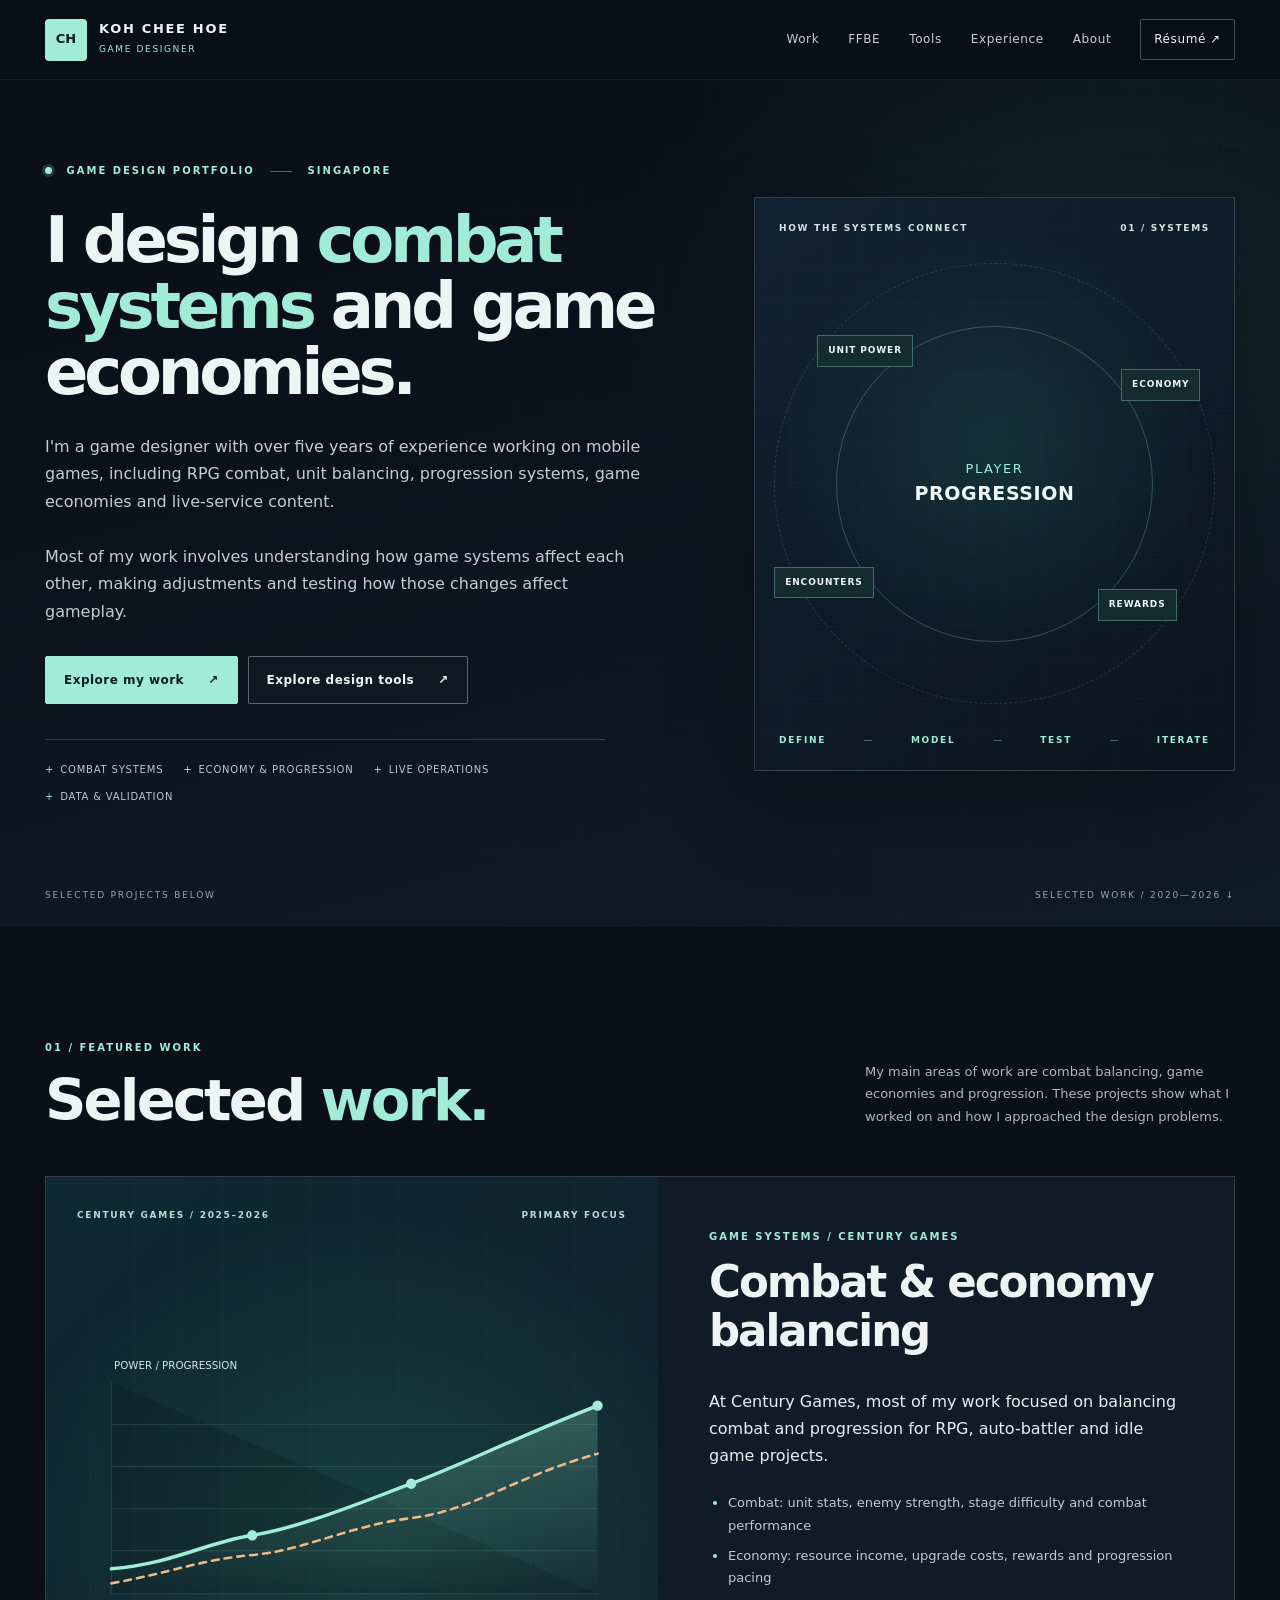
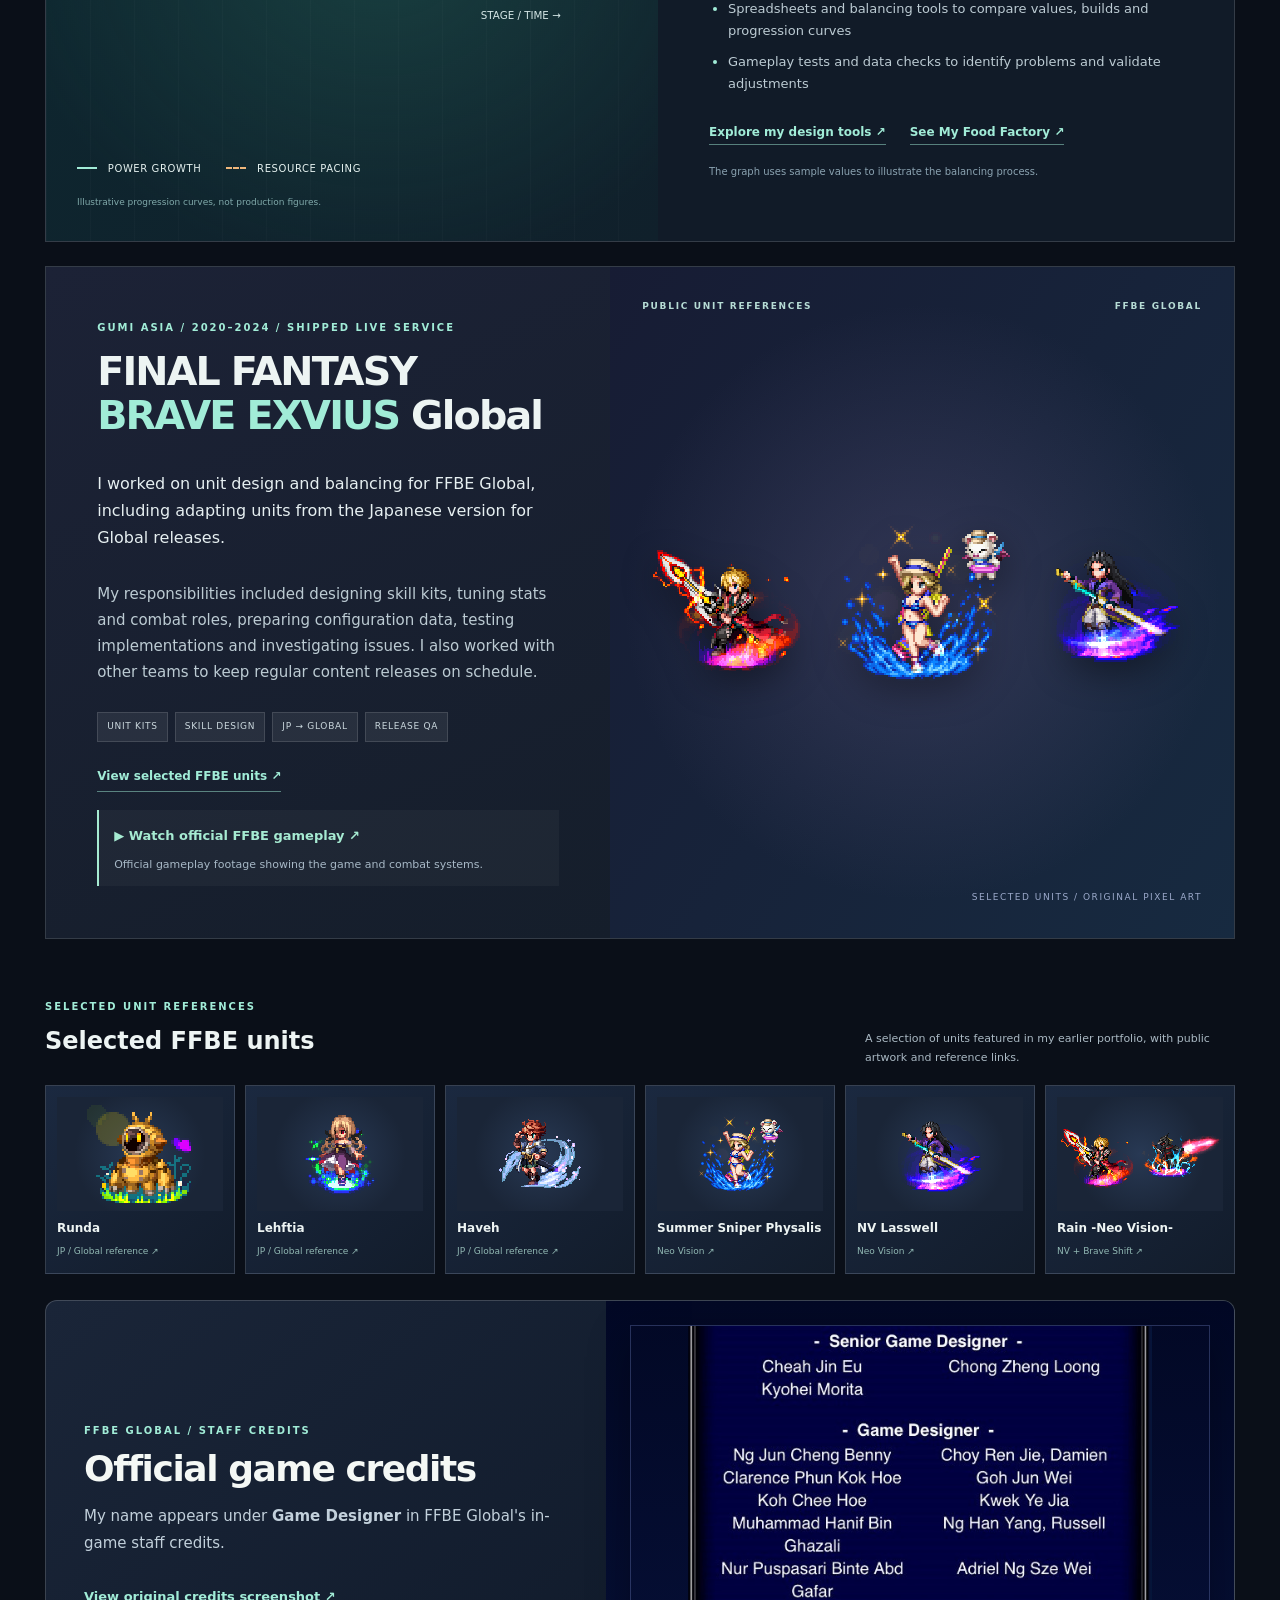
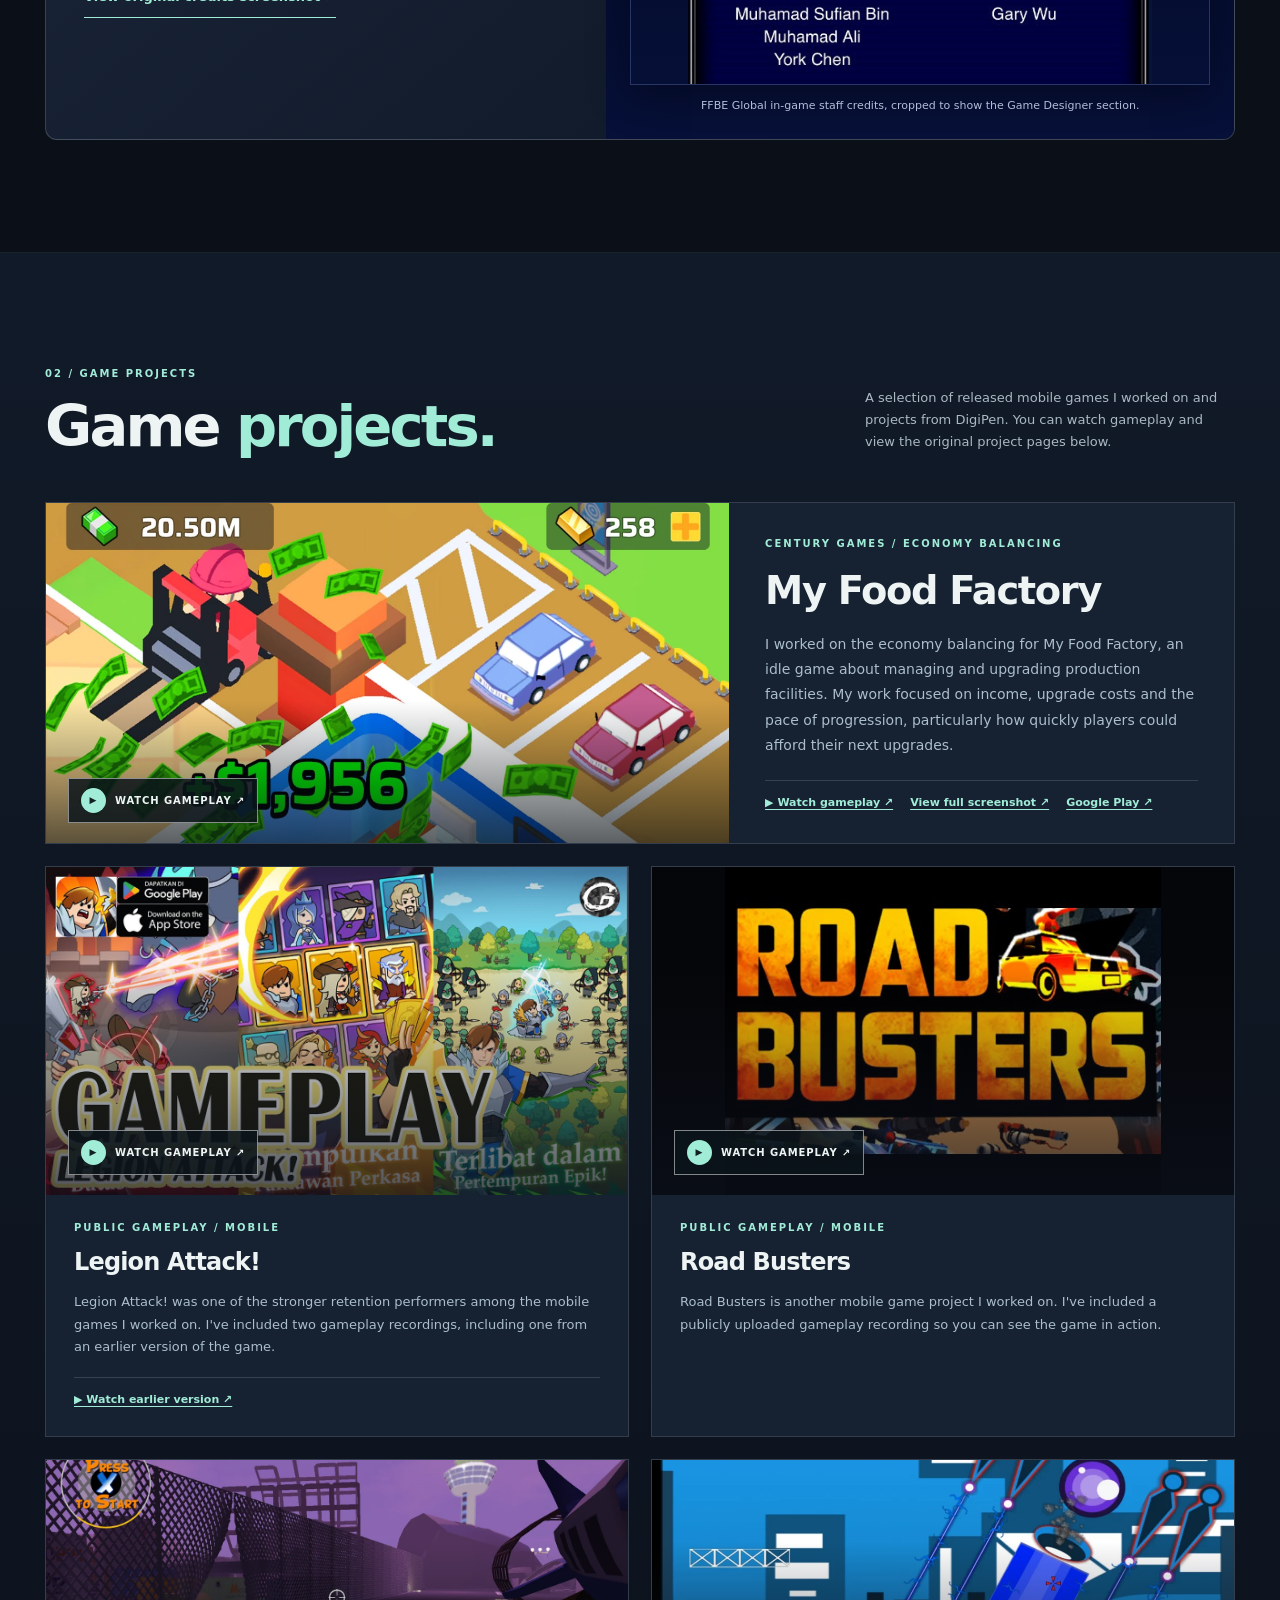
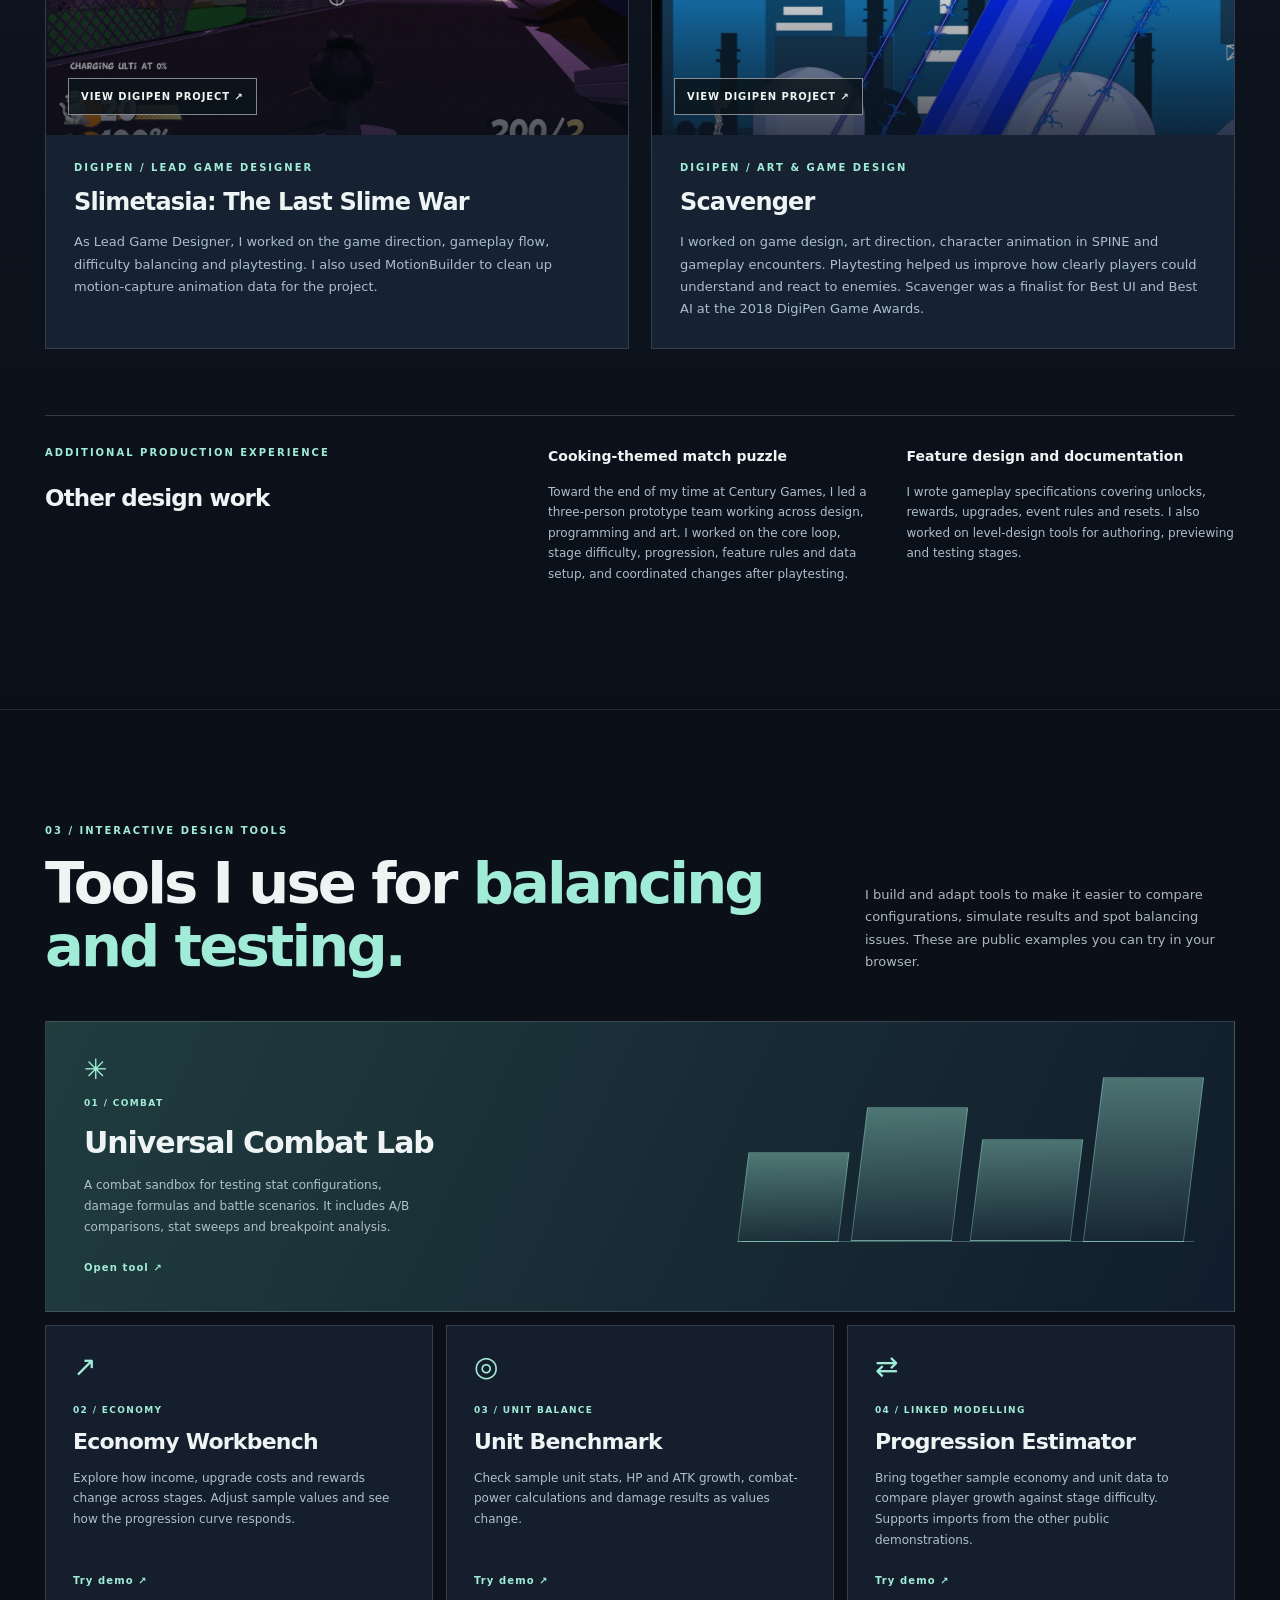
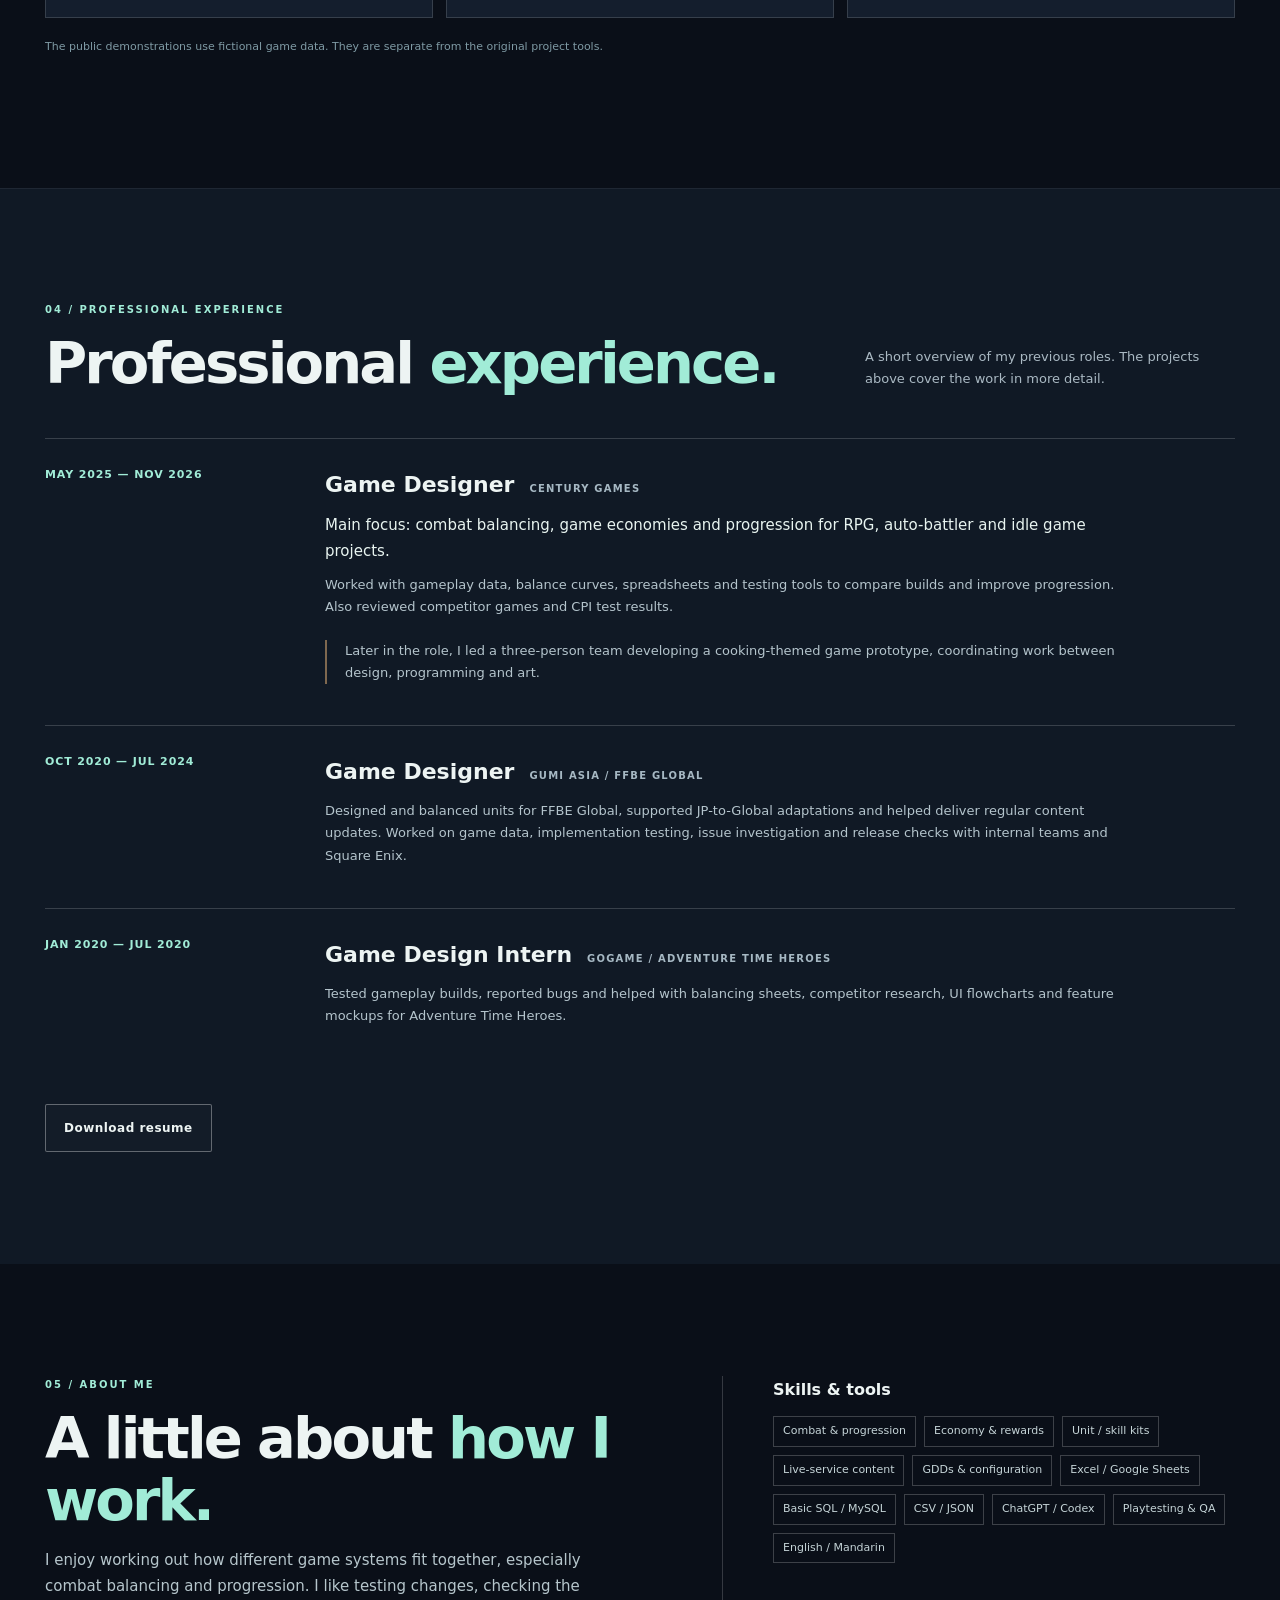
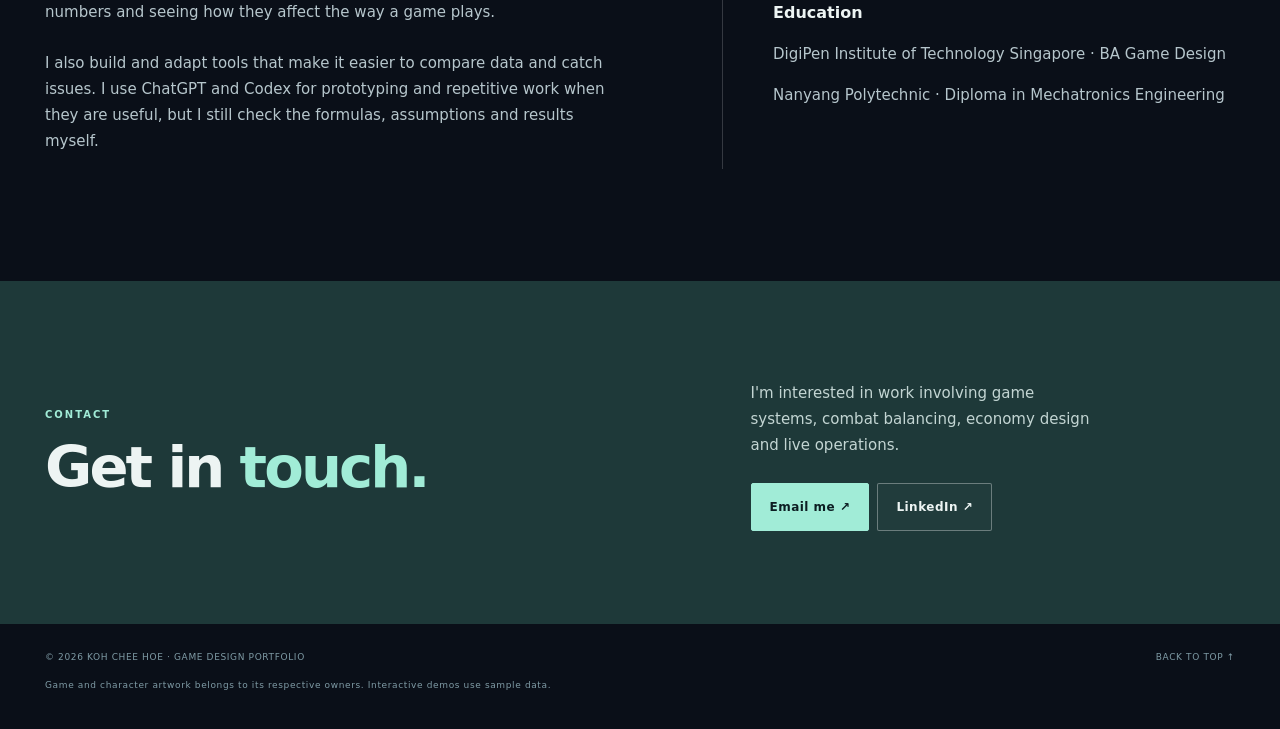
==== commit 56216052: "Embed FFBE credit image to prevent GitHub Pages missing asset" ====
--- a/index.html
+++ b/index.html
@@ -22,10 +22,10 @@
 <h3>Official game credits</h3>
 <p>My name appears under <strong>Game Designer</strong> in FFBE Global's in-game staff credits.</p>
 
-<a class="credits-link" href="assets/ffbe-in-game-credits-original.jpg" rel="noopener noreferrer" target="_blank">View original credits screenshot ↗</a>
+<a class="credits-link" href="https://github.com/CH-1chimi/game-design-portfolio/blob/main/assets/ffbe-in-game-credits-original.jpg" rel="noopener noreferrer" target="_blank">View original credits screenshot ↗</a>
 </div>
 <figure class="ffbe-credits-figure">
-<img alt="FINAL FANTASY BRAVE EXVIUS Global in-game staff roll showing the Game Designer heading and Koh Chee Hoe listed among other designers" height="430" loading="lazy" src="assets/ffbe-game-designer-credits-crop.jpg" width="558"/>
+<img alt="FINAL FANTASY BRAVE EXVIUS Global in-game staff roll showing the Game Designer heading and Koh Chee Hoe listed among other designers" height="430" loading="lazy" src="[data-uri]" width="558"/>
 <figcaption>FFBE Global in-game staff credits, cropped to show the Game Designer section.</figcaption>
 </figure>
 </div>
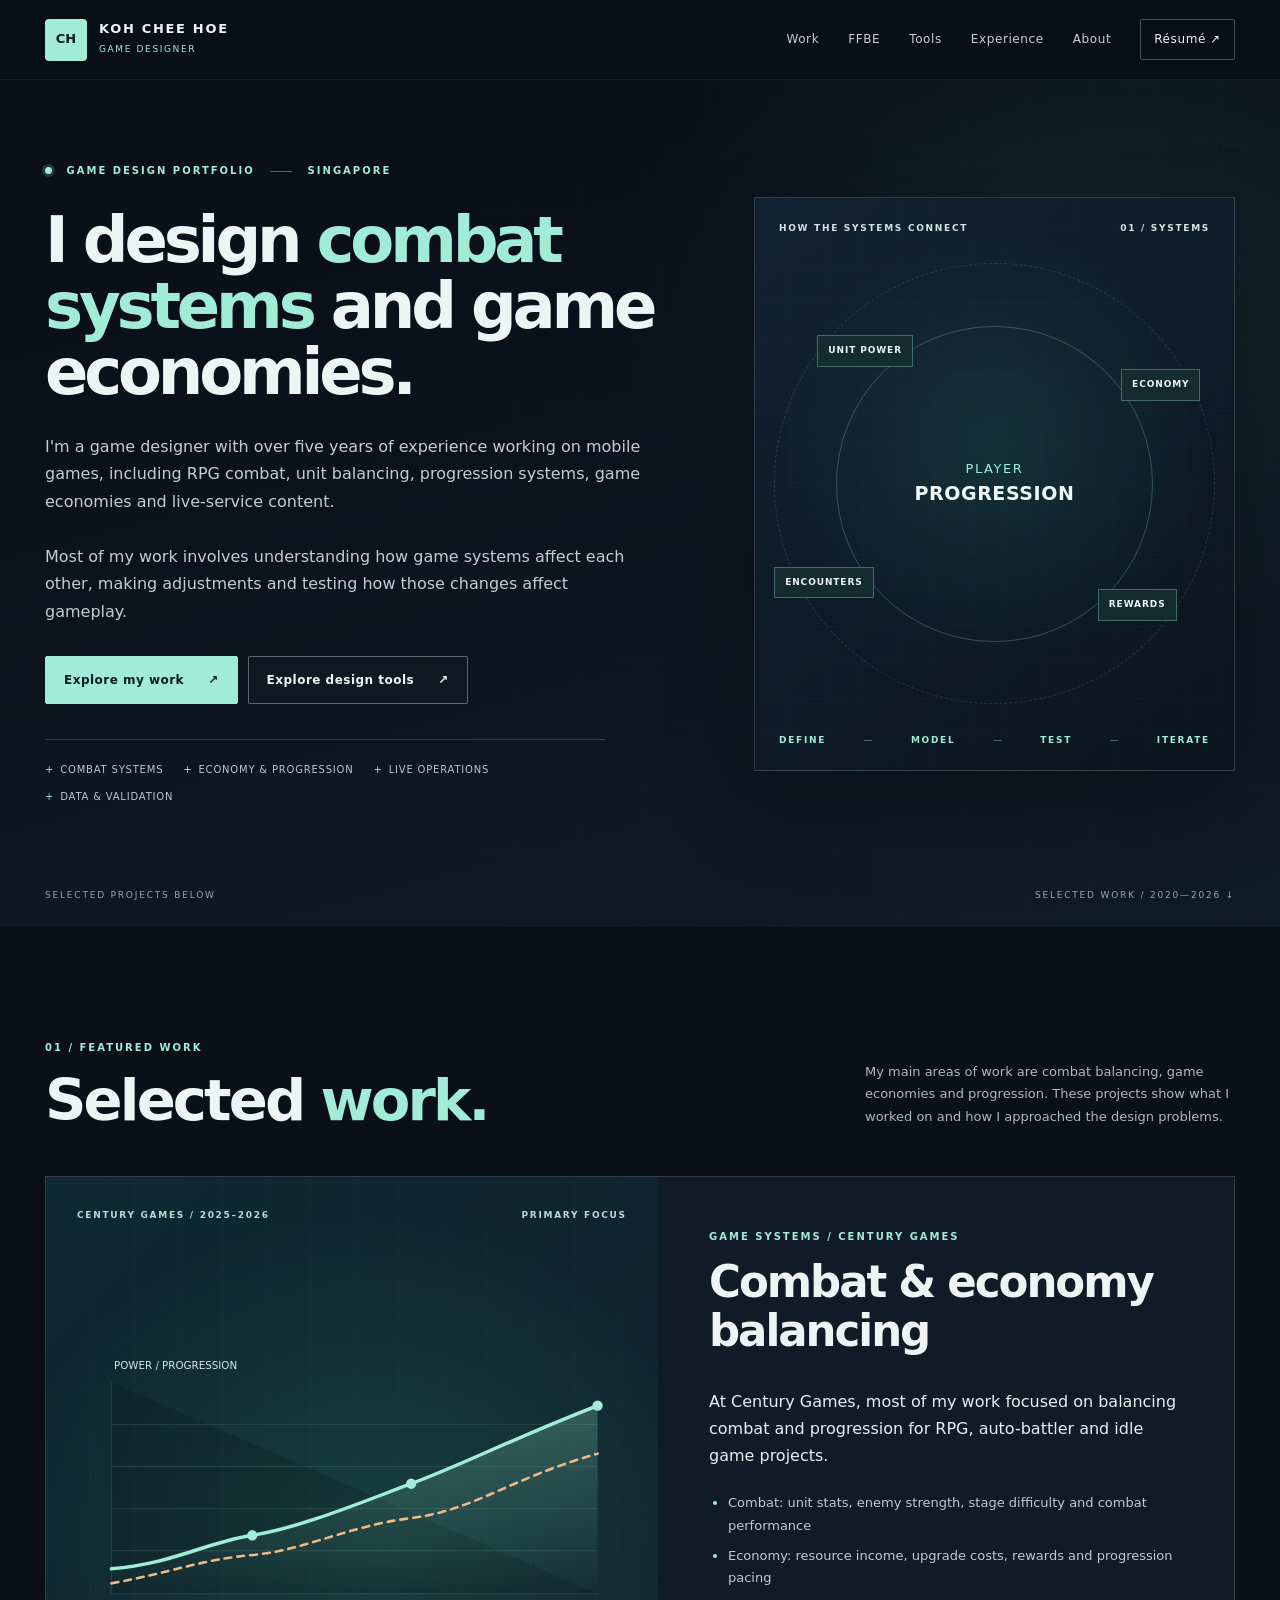
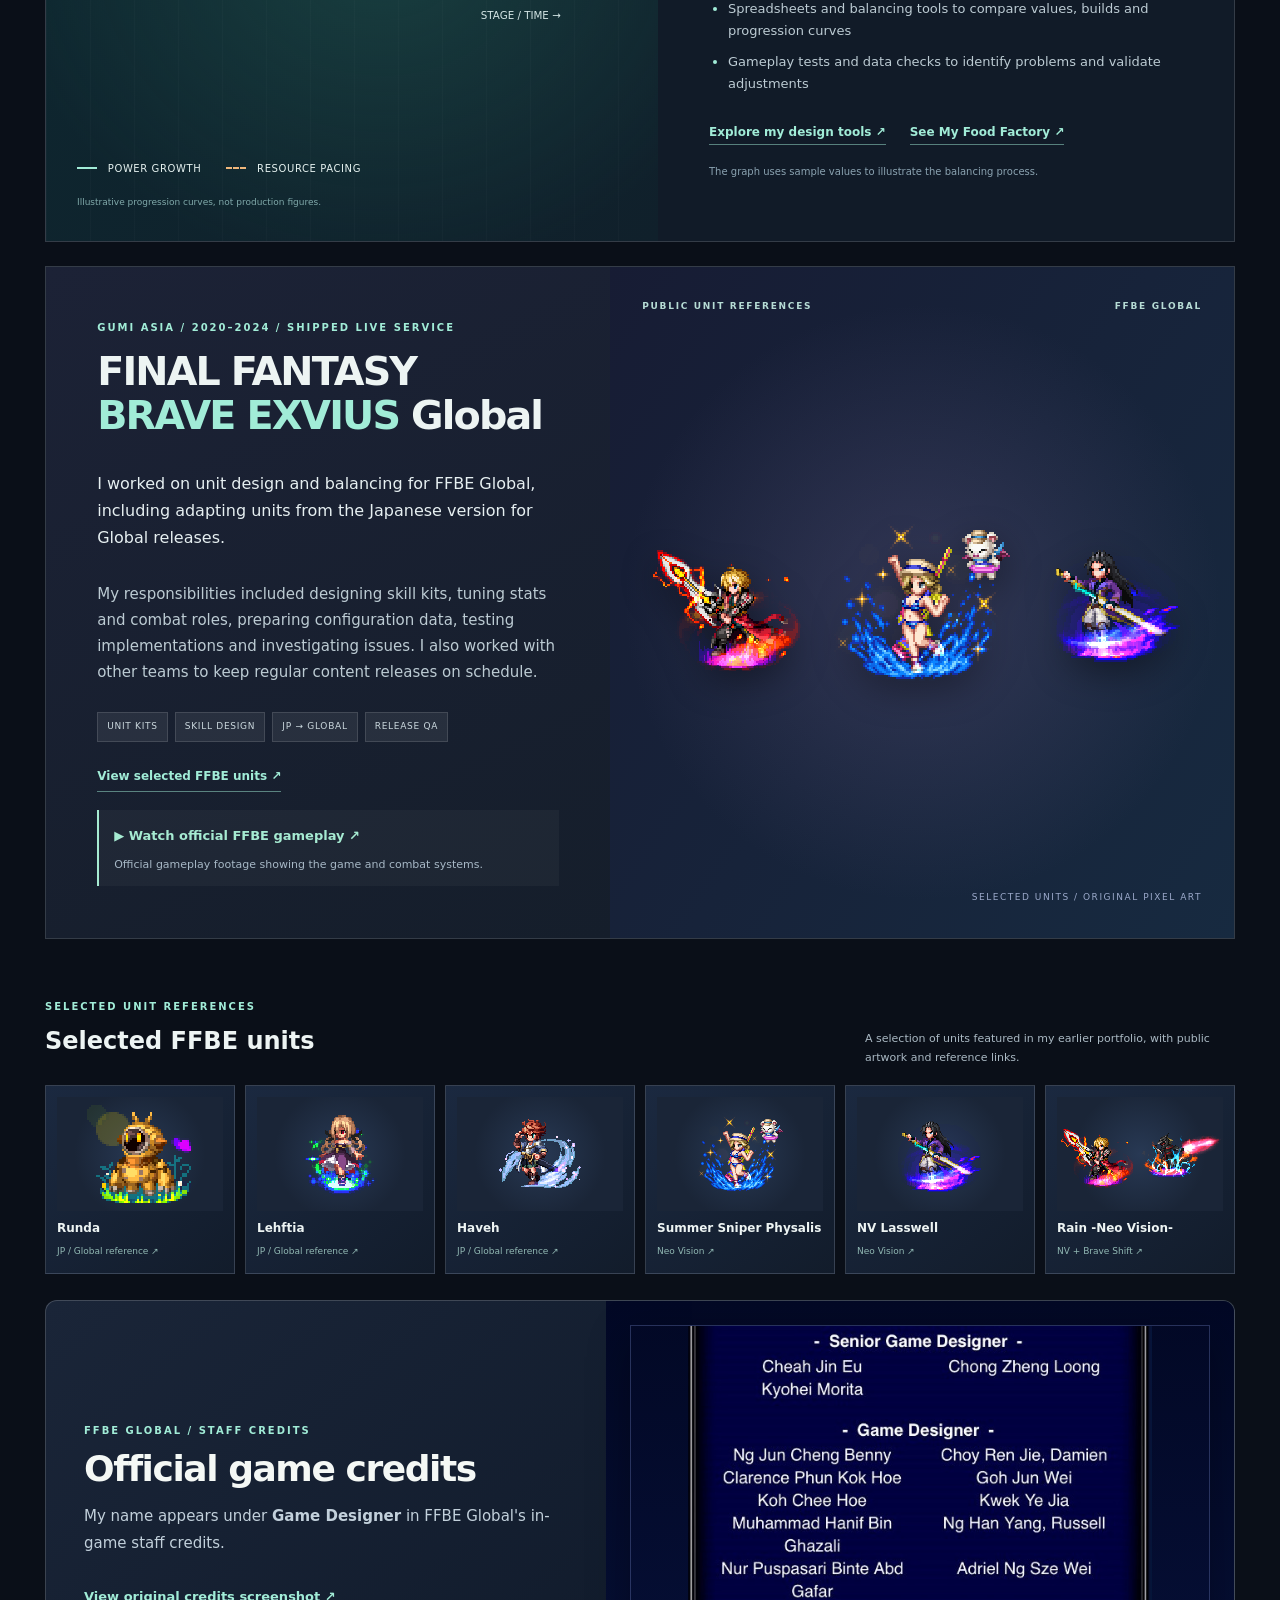
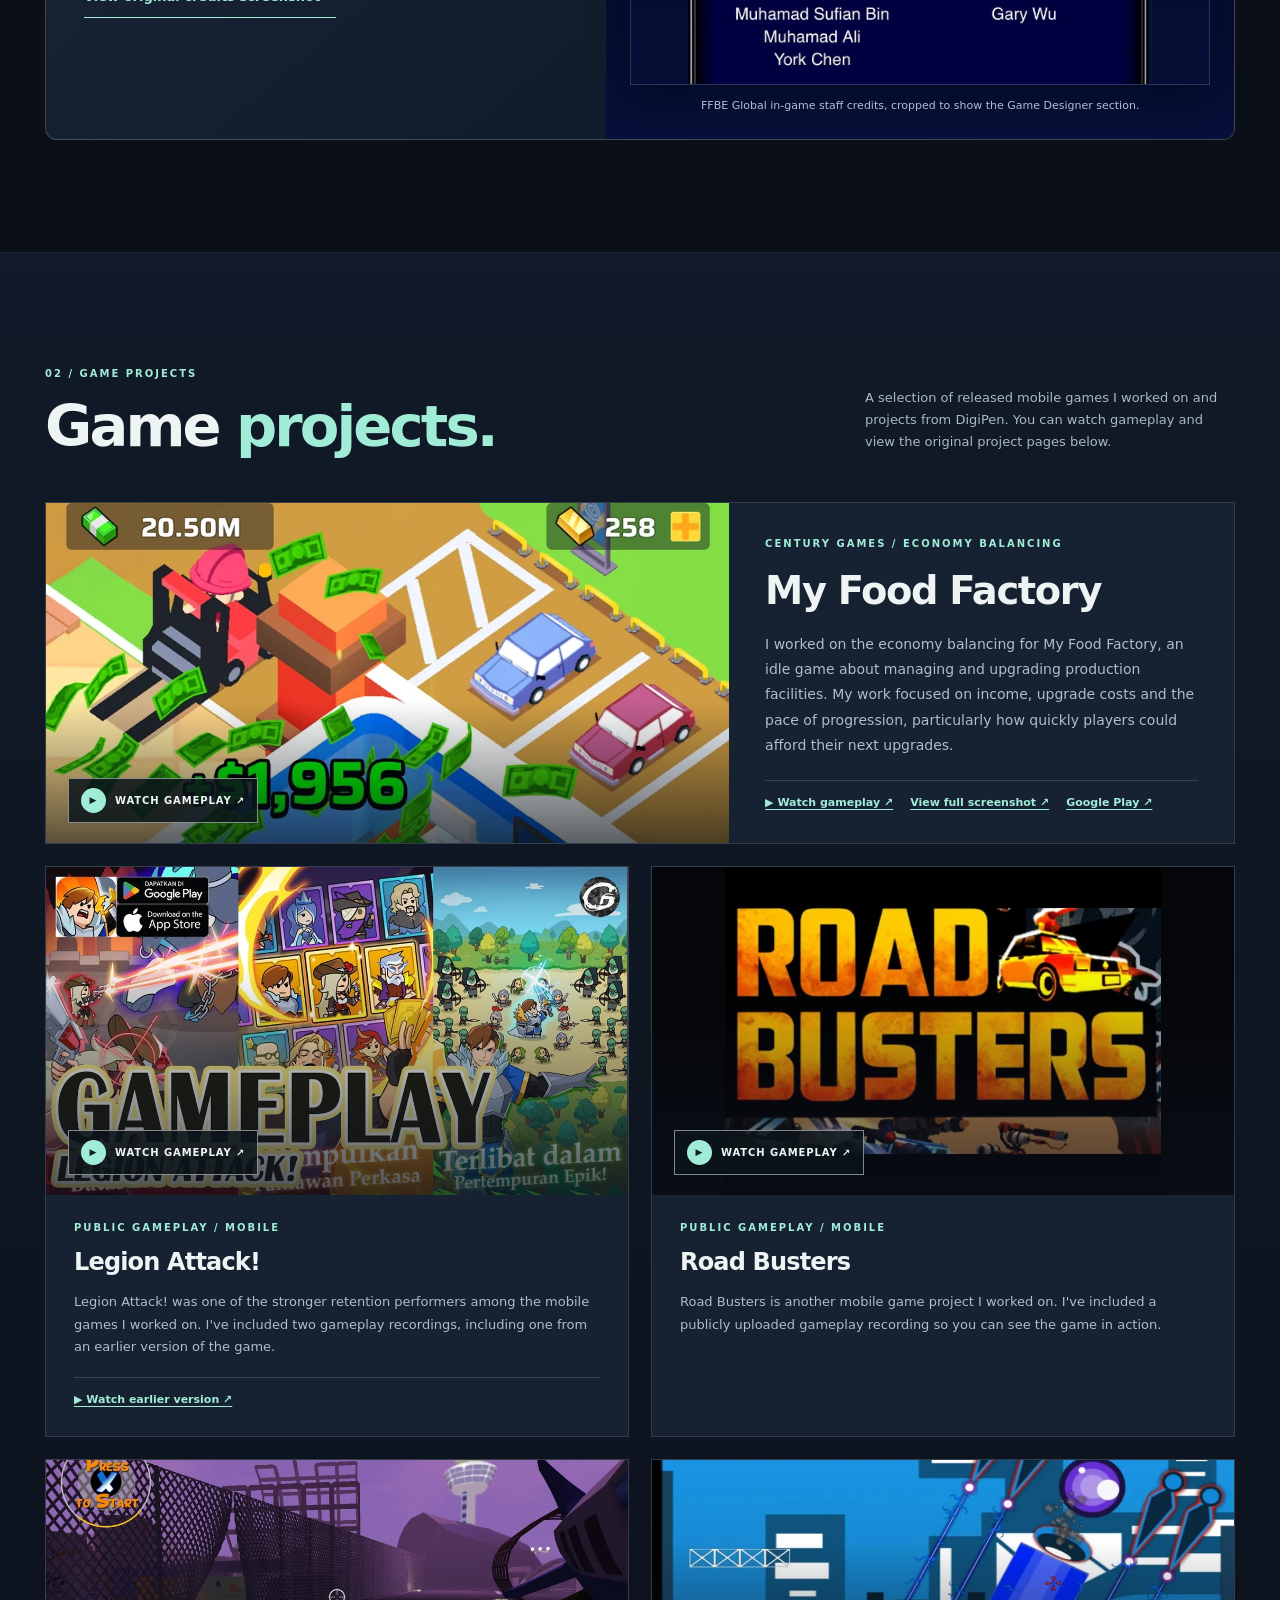
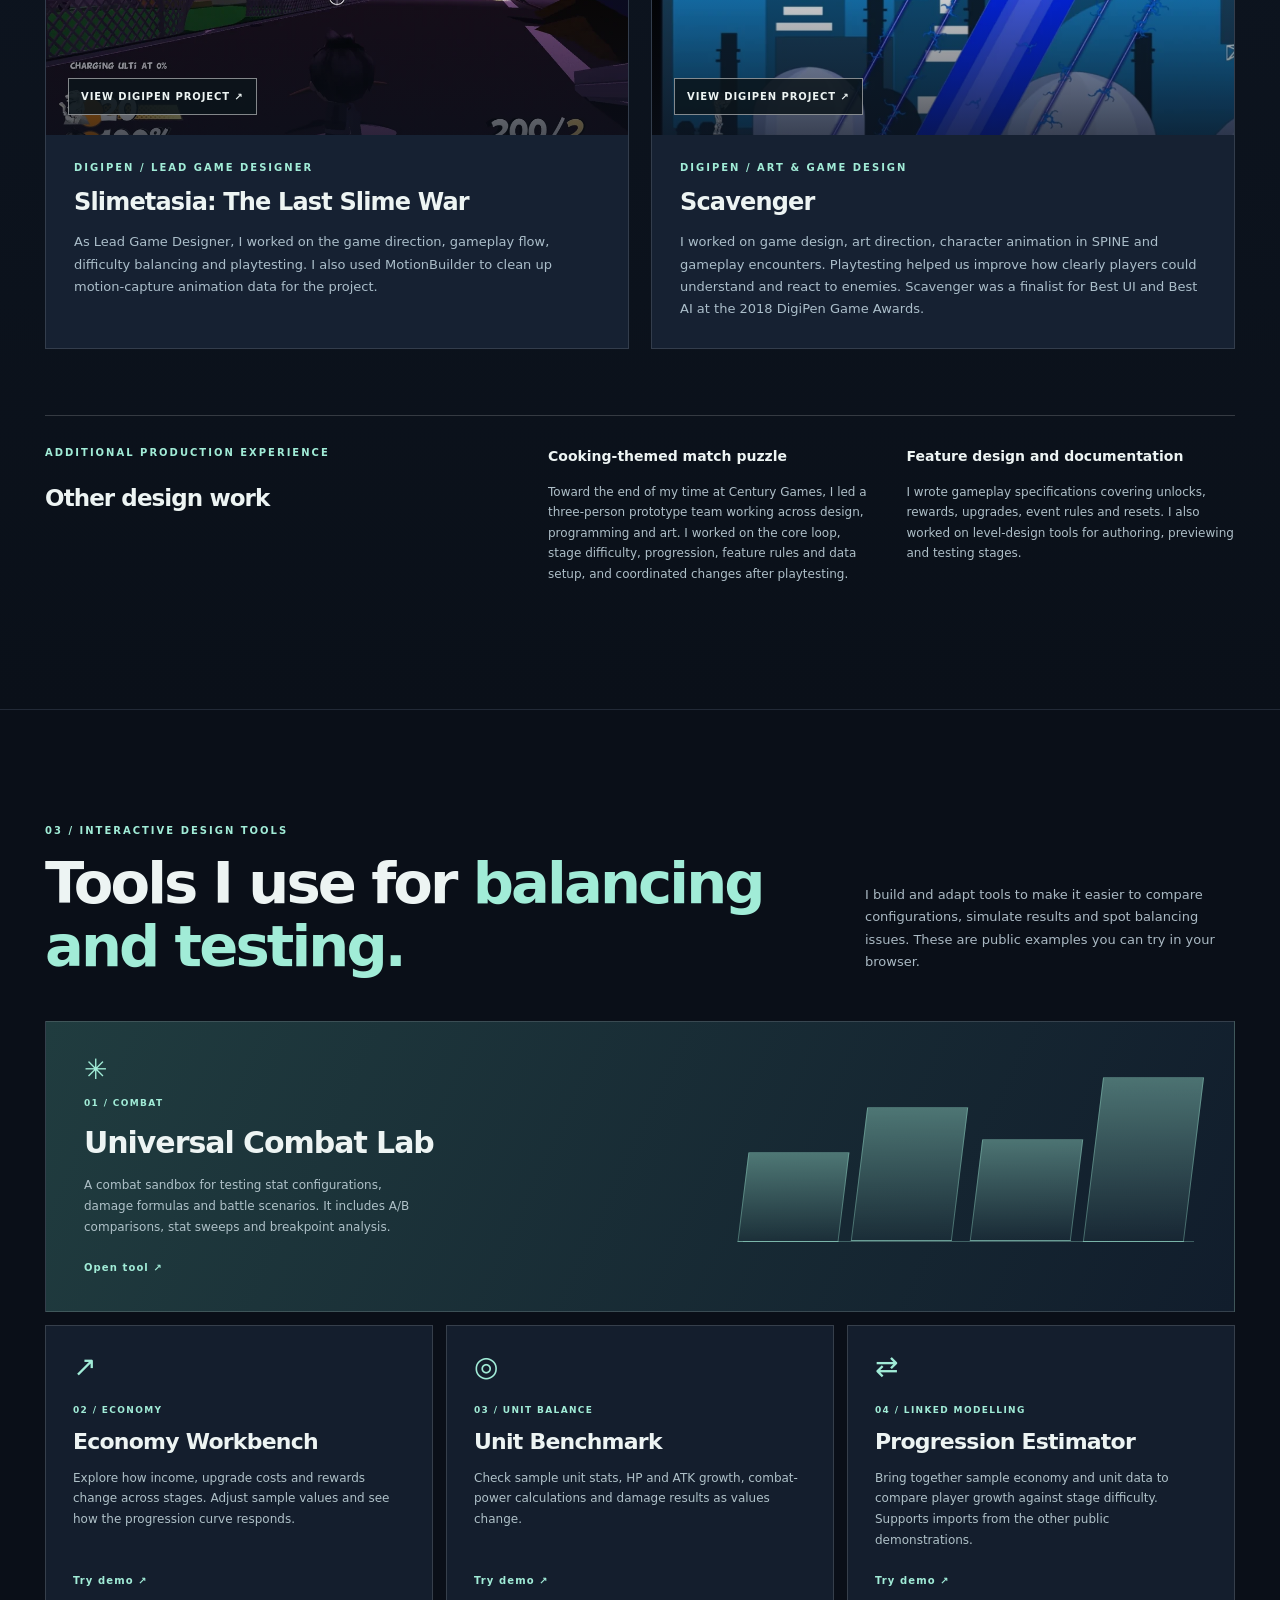
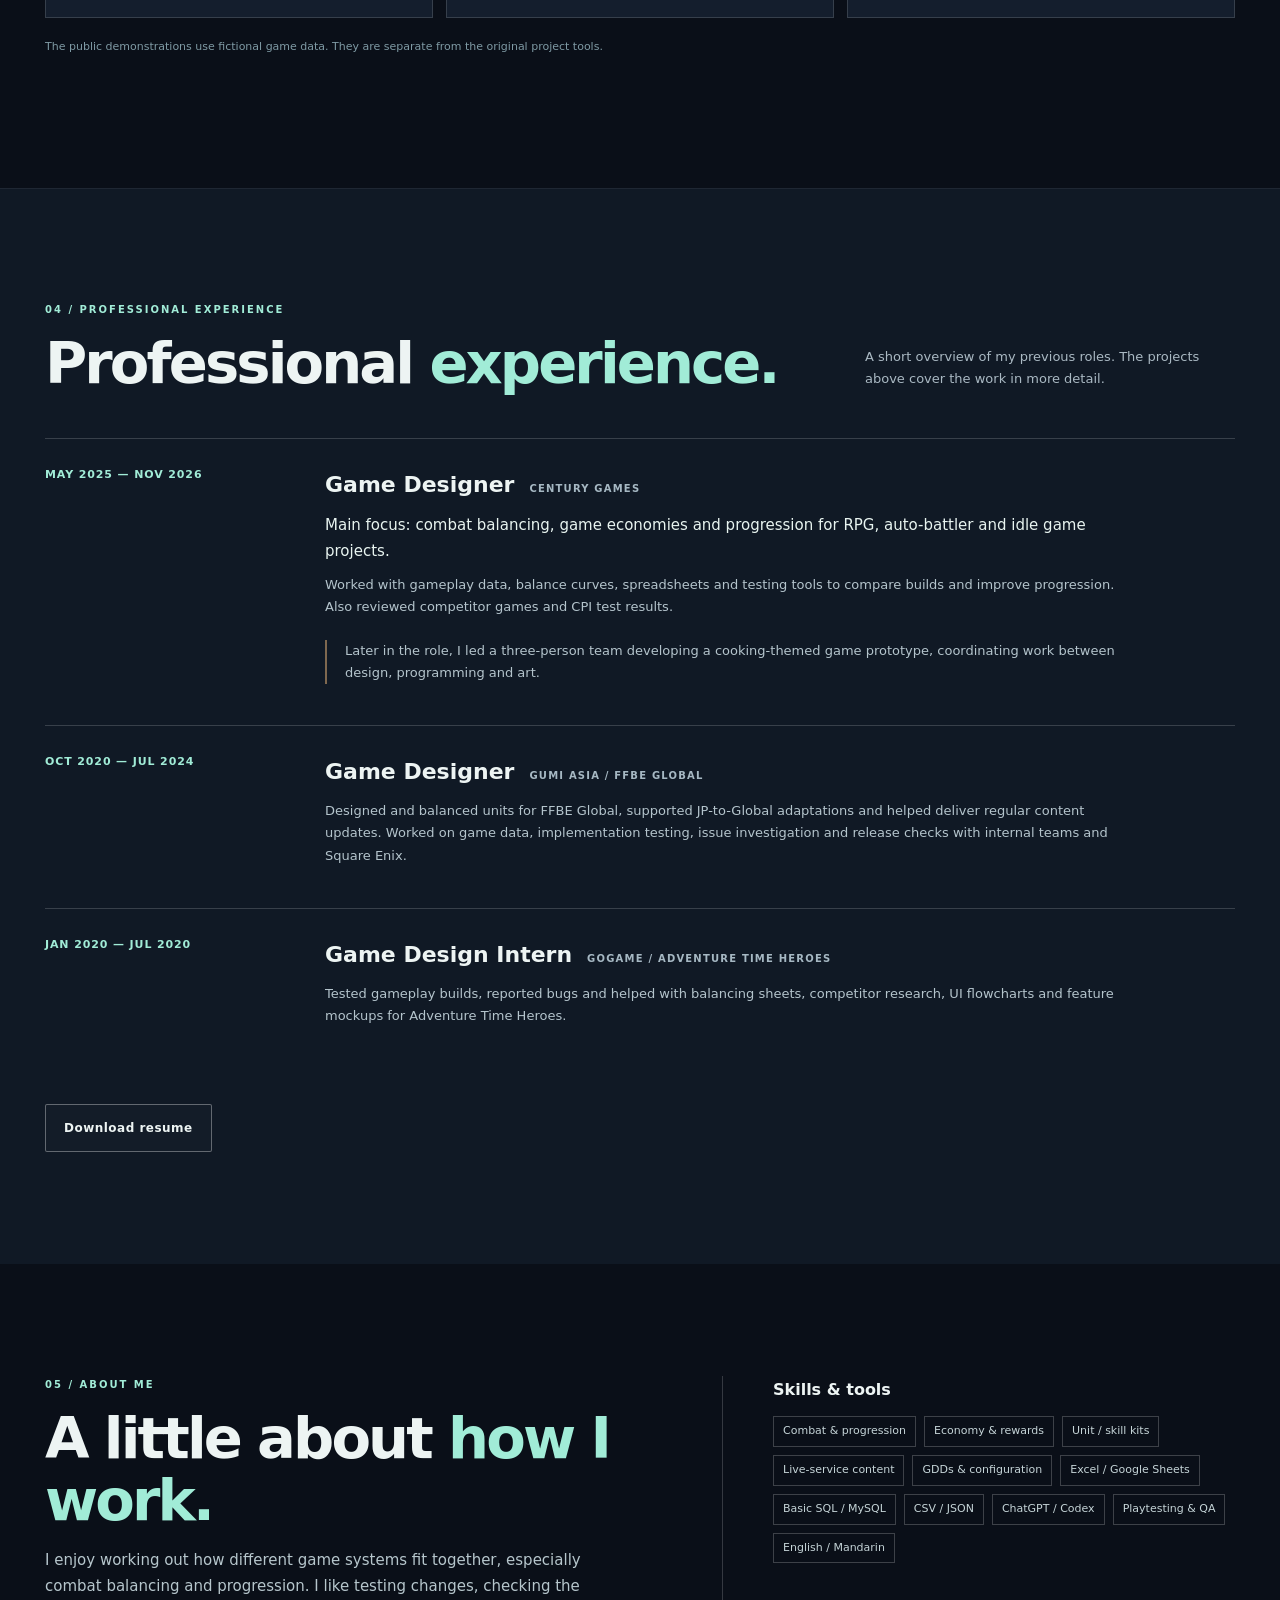
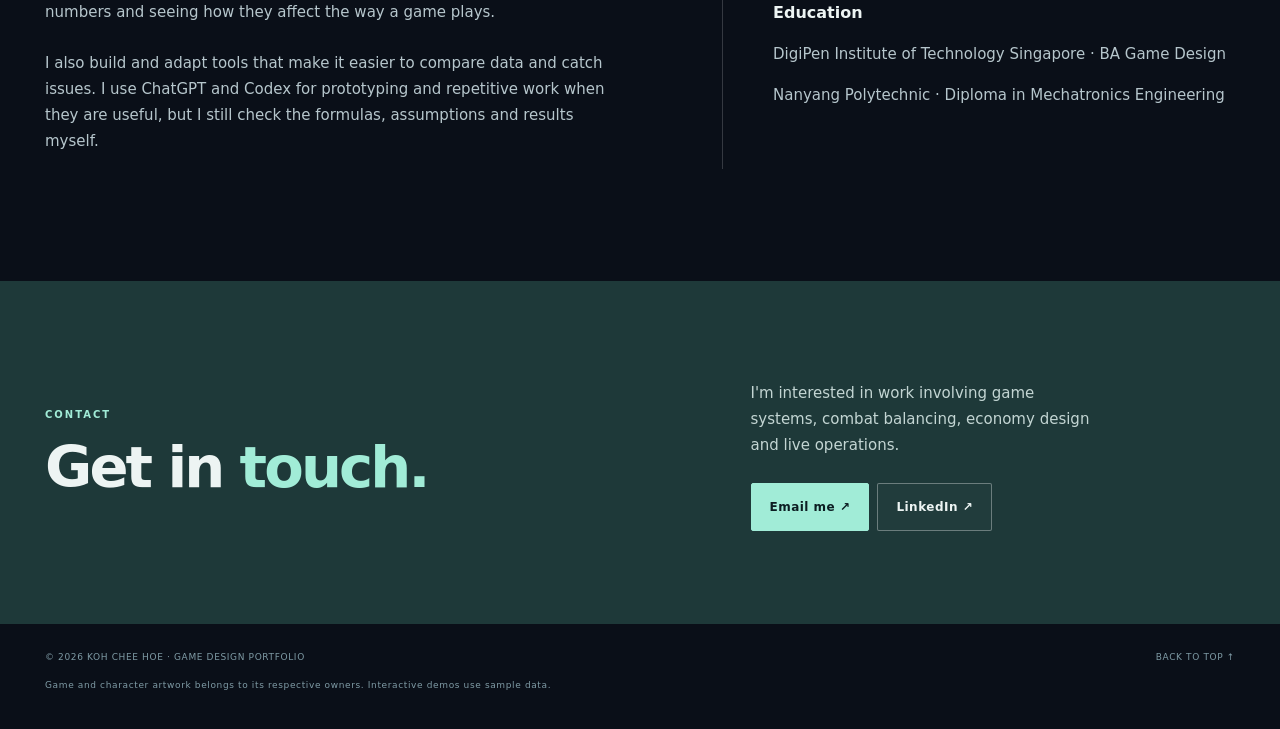
==== commit ee611c0a: "Harden all portfolio images and interactive demos against missing assets" ====
--- a/index.html
+++ b/index.html
@@ -1,20 +1,82 @@
 <!DOCTYPE html>
 
-<html lang="en"><head><meta charset="utf-8"/><meta content="width=device-width,initial-scale=1" name="viewport"/><meta content="#0a0f18" name="theme-color"/><meta content="Game Designer with 5+ years of experience in mobile game combat, economy balancing, progression and FFBE Global live operations. Selected games and interactive design tools." name="description"/><title>Koh Chee Hoe | Game Designer — Combat &amp; Economy</title><link href="assets/favicon.svg" rel="icon" type="image/svg+xml"/><link href="styles.css" rel="stylesheet"/></head>
+<html lang="en"><head><meta charset="utf-8"/><meta content="width=device-width,initial-scale=1" name="viewport"/><meta content="#0a0f18" name="theme-color"/><meta content="Game Designer with 5+ years of experience in mobile game combat, economy balancing, progression and FFBE Global live operations. Selected games and interactive design tools." name="description"/><title>Koh Chee Hoe | Game Designer — Combat &amp; Economy</title><link href="[data-uri]" rel="icon" type="image/svg+xml"/><style>:root{--bg:#0a0f18;--panel:#111a27;--panel2:#192636;--ink:#edf4f3;--muted:#aab9c3;--mint:#a1ecd7;--sun:#efb77b;--line:#ffffff20;--max:1190px}*{box-sizing:border-box}html{scroll-behavior:smooth;scroll-padding-top:80px}body{margin:0;background:var(--bg);color:var(--ink);font:15px/1.72 Inter,ui-sans-serif,system-ui,-apple-system,'Segoe UI',sans-serif}a{color:inherit;text-decoration:none}img{display:block;max-width:100%}button{font:inherit}a:focus-visible,button:focus-visible{outline:3px solid var(--mint);outline-offset:4px}.wrap{width:min(var(--max),calc(100% - 64px));margin:0 auto}.skip{position:fixed;top:-50px;left:12px;z-index:300;padding:8px 16px;background:var(--mint);color:#0b1420}.skip:focus{top:10px}.site-head{background:#0a0f18ee;backdrop-filter:blur(20px);border-bottom:1px solid #ffffff15;position:sticky;top:0;z-index:40}.head-inner{min-height:79px;display:flex;align-items:center;justify-content:space-between;gap:22px}.brand{display:flex;gap:12px;align-items:center;flex-shrink:0}.monogram{display:grid;place-items:center;width:42px;height:42px;border:1px solid #a1ecd770;border-radius:4px;color:#111b21;background:var(--mint);font-weight:900;font-size:13px}.brand b{display:block;font-size:13px;letter-spacing:.13em;line-height:1.3}.brand small{display:block;font-size:9px;color:var(--mint);letter-spacing:.18em;margin-top:4px}.nav{display:flex;align-items:center;gap:29px;font-size:12px;letter-spacing:.05em;color:#c4d1d8}.nav a:hover{color:var(--mint)}.nav-resume{border:1px solid #ffffff45;border-radius:2px;padding:9px 13px;color:var(--ink)}.menu-button,.mobile-nav{display:none}.eyebrow{color:var(--mint);font-size:10px;letter-spacing:.2em;font-weight:850;text-transform:uppercase}.status-dot{display:inline-block;height:7px;width:7px;border-radius:50%;background:var(--mint);margin-right:9px;box-shadow:0 0 0 3px #a1ecd72d}.rule{display:inline-block;width:22px;height:1px;background:#ffffff5c;vertical-align:middle;margin:0 10px}.hero{position:relative;overflow:hidden;background:radial-gradient(ellipse 600px 500px at 86% 26%,#163c3b70,transparent 80%),linear-gradient(165deg,#0a0f18 20%,#101b28)}.hero:before{content:'';position:absolute;inset:0;background-image:linear-gradient(#ffffff04 1px,transparent 1px),linear-gradient(90deg,#ffffff04 1px,transparent 1px);background-size:64px 64px;mask-image:linear-gradient(90deg,transparent,#000)}.hero-grid{position:relative;display:grid;grid-template-columns:1.14fr .86fr;gap:6%;min-height:650px;align-items:center;padding:82px 0}.hero h1{max-width:745px;font-size:clamp(46px,5vw,76px);line-height:1.03;letter-spacing:-.065em;margin:29px 0 27px;font-weight:850}.hero h1 em,.section h2 em,.closing h2 em{font-style:normal;color:var(--mint)}.intro{color:#c0ced4;font-size:16px;max-width:610px}.intro strong{color:var(--ink);font-weight:650}.hero-actions{display:flex;gap:10px;flex-wrap:wrap;margin:30px 0 35px}.button{display:inline-flex;gap:24px;justify-content:space-between;align-items:center;font-size:12px;font-weight:800;letter-spacing:.04em;padding:13px 18px;border:1px solid #ffffff55;border-radius:2px;transition:transform .2s,background .2s}.button:hover{transform:translateY(-3px)}.button.primary{background:var(--mint);border-color:var(--mint);color:#0c1d22}.button.secondary{background:#ffffff04;color:var(--ink)}.specialties{border-top:1px solid #ffffff2b;max-width:560px;padding-top:21px;display:flex;flex-wrap:wrap;gap:10px 20px}.specialties span{font-size:10px;color:#b8c8cf;letter-spacing:.08em}.specialties span:before{content:'+';color:var(--mint);margin-right:6px}.hero-art{align-self:stretch;min-height:415px;margin:35px 0;position:relative;border:1px solid #ffffff27;background:radial-gradient(circle at 50% 43%,#1d5d5755,transparent 53%),linear-gradient(145deg,#122131,#0b151f);overflow:hidden;box-shadow:0 35px 80px #0004}.hero-art:before{content:'';position:absolute;inset:0;background:repeating-linear-gradient(0deg,transparent 0 35px,#ffffff08 36px),repeating-linear-gradient(90deg,transparent 0 35px,#ffffff08 36px)}.art-top,.art-bottom,.visual-top{display:flex;justify-content:space-between;gap:15px;font-size:9px;letter-spacing:.19em;font-weight:750}.art-top{position:absolute;z-index:2;top:23px;left:24px;right:24px;color:#d1e5e4}.art-bottom{position:absolute;z-index:2;bottom:21px;left:24px;right:24px;align-items:center;color:var(--mint)}.art-bottom i{width:8px;height:1px;background:var(--mint);opacity:.4}.orbit{position:absolute;inset:0;display:grid;place-items:center}.ring{border-radius:50%;position:absolute;border:1px solid #a1ecd740;width:66%;aspect-ratio:1}.ring-two{width:92%;border-style:dashed;border-color:#a1ecd725}.centerpiece{text-align:center;color:#a1ecd7;font-size:13px;line-height:1.55;letter-spacing:.12em;z-index:1}.centerpiece strong{font-size:19px;color:#effaf7;letter-spacing:.03em}.orb{position:absolute;z-index:1;padding:7px 10px;background:#142b30;border:1px solid #a1ecd755;font-size:9px;letter-spacing:.1em;font-weight:750}.orb-a{top:24%;left:13%}.orb-b{top:30%;right:7%}.orb-c{bottom:30%;left:4%}.orb-d{bottom:26%;right:12%}.hero-bottom{display:flex;justify-content:space-between;padding:0 0 24px;color:#92a9b1;font-size:9px;letter-spacing:.2em;position:relative}.section{padding-top:112px;padding-bottom:112px}.section-head{display:flex;justify-content:space-between;align-items:end;gap:45px;margin-bottom:43px}.section h2,.closing h2{font-size:clamp(36px,4.5vw,60px);line-height:1.09;letter-spacing:-.05em;margin:14px 0 0}.section-head>p{max-width:370px;margin:0 0 5px;color:var(--muted);font-size:13px}.feature{display:grid;grid-template-columns:1.03fr .97fr;border:1px solid #ffffff25;min-height:500px;margin-bottom:24px;background:#111b28}.feature-image{min-height:450px;position:relative;overflow:hidden}.feature-text{padding:clamp(28px,4vw,58px);display:flex;flex-direction:column;justify-content:center}.feature h3{font-size:clamp(29px,3.4vw,45px);line-height:1.12;letter-spacing:-.047em;margin:13px 0 16px}.feature h3 span{color:var(--mint)}.feature-text p{color:#bccbd3}.feature-text p.large{font-size:16px;line-height:1.7;color:#e6eff1}.feature-list{padding-left:19px;margin:3px 0 20px;color:#bccbd3;font-size:13px}.feature-list li{padding:4px 0}.feature-list li::marker{color:var(--mint)}.text-cta{width:max-content;max-width:100%;color:var(--mint);font-size:12px;font-weight:800;padding-bottom:5px;border-bottom:1px solid #a1ecd77c}.text-cta:hover{color:#fff}.fine{font-size:10px!important;color:#8ba3b1!important;margin-top:18px}.balance-art{background:radial-gradient(ellipse 380px 330px at 55% 55%,#28695c64,transparent),linear-gradient(135deg,#0d2931,#10202b);padding:31px;display:flex;flex-direction:column}.balance-art:after{content:'';position:absolute;inset:0;background:repeating-linear-gradient(90deg,#ffffff05 0 1px,transparent 1px 44px)}.balance-art>*{z-index:1}.visual-top{color:#b6dcd5}.balance-graphic{flex:1;display:flex;align-items:center}.balance-graphic svg{width:100%;height:auto}.graphic-key{display:flex;gap:25px;flex-wrap:wrap;color:#e5f1ef;font-size:10px;letter-spacing:.06em}.key-line{display:inline-block;width:20px;border-top:2px solid var(--mint);margin:0 7px 3px 0}.key-line.orange{border-color:var(--sun);border-top-style:dashed}.balance-art small{color:#80a9aa;font-size:9px;margin-top:18px}.feature-ffbe{grid-template-columns:.95fr 1.05fr}.feature-ffbe .feature-text{background:linear-gradient(155deg,#1c2236,#151e2b)}.feature-ffbe h3{font-size:clamp(30px,3.1vw,41px)}.ffbe-art{background:radial-gradient(circle at 50% 50%,#55507875,transparent 65%),linear-gradient(125deg,#171c34,#172a40);padding:32px;display:flex;flex-direction:column;justify-content:space-between}.sprite-collage{display:flex;justify-content:center;align-items:center;gap:0;margin:20px 0}.sprite-collage img{width:30%;height:170px;object-fit:contain;image-rendering:pixelated;filter:drop-shadow(0 12px 18px #0006)}.sprite-collage img:nth-child(2){width:39%;height:220px}.sprite-caption{color:#9caacb;font-size:9px;letter-spacing:.17em;text-align:right}.tag-row{display:flex;flex-wrap:wrap;gap:7px;margin:12px 0 24px}.tag-row span{font-size:9px;letter-spacing:.08em;background:#ffffff12;border:1px solid #ffffff20;padding:6px 9px;color:#cbd8de}.gallery-heading{display:flex;justify-content:space-between;gap:20px;align-items:end;margin:59px 0 17px}.gallery-heading h3{font-size:24px;margin:6px 0}.gallery-heading p{max-width:370px;font-size:11px;color:var(--muted);margin:0}.unit-gallery{display:grid;grid-template-columns:repeat(6,minmax(0,1fr));gap:10px}.unit-card{border:1px solid #ffffff24;background:linear-gradient(140deg,#1b2940,#121c2b);padding:11px;min-width:0;transition:transform .2s,border-color .2s}.unit-card:hover{transform:translateY(-4px);border-color:#a1ecd788}.unit-card>div{height:114px;display:flex;justify-content:center;align-items:center;background:radial-gradient(circle,#283954,#1a2537 65%);margin-bottom:10px}.unit-card img{object-fit:contain;width:106px;height:106px;image-rendering:pixelated}.unit-card .dual-sprite img{width:55%;min-width:0}.unit-card b{display:block;font-size:12px;line-height:1.3}.unit-card small{color:#91b8b3;font-size:9px;line-height:1.2}.section-games{background:linear-gradient(180deg,#111a28,#0a1019);border-top:1px solid #ffffff12;border-bottom:1px solid #ffffff12}.games-grid{display:grid;grid-template-columns:repeat(2,minmax(0,1fr));gap:22px}.game-card{border:1px solid #ffffff20;background:#162132;overflow:hidden}.game-image{height:275px;display:block;position:relative;overflow:hidden;background:#20343b}.game-image img{width:100%;height:100%;object-fit:cover;transition:transform .25s}.game-image:hover img{transform:scale(1.035)}.game-image:after{content:'';inset:30% 0 0;position:absolute;background:linear-gradient(transparent,#0b101bb8);pointer-events:none}.play-label{position:absolute;z-index:1;bottom:20px;left:22px;display:flex;align-items:center;gap:9px;font-size:10px;font-weight:850;letter-spacing:.09em;background:#0b151bd9;border:1px solid #ffffff7d;padding:9px 12px}.play-icon{display:grid;place-items:center;width:25px;height:25px;border-radius:50%;background:var(--mint);color:#112022;font-size:9px}.game-copy{padding:24px 28px 27px}.game-copy h3{font-size:24px;letter-spacing:-.035em;margin:6px 0 8px}.game-copy p{font-size:13px;color:#abbeca;margin:0}.extra-work{border-top:1px solid #ffffff2c;margin-top:66px;padding-top:28px;display:grid;grid-template-columns:.8fr 1.2fr;gap:45px}.extra-label h3{font-size:23px;line-height:1.25;letter-spacing:-.04em}.extra-entries{display:grid;grid-template-columns:1fr 1fr;gap:30px}.extra-entries strong{font-size:14px}.extra-entries p{color:#aebfc8;font-size:12px}.tools-grid{display:grid;grid-template-columns:repeat(3,minmax(0,1fr));gap:13px}.tool-card{position:relative;min-height:265px;padding:27px;border:1px solid #ffffff25;background:#141e2d;overflow:hidden;display:flex;flex-direction:column;transition:background .2s,transform .2s}.tool-card:hover{background:#203048;transform:translateY(-3px)}.tool-icon{font-size:28px;color:var(--mint);line-height:1}.tool-index{margin-top:22px;color:var(--mint);font-size:9px;font-weight:850;letter-spacing:.15em}.tool-card h3{font-size:22px;letter-spacing:-.035em;margin:5px 0 7px}.tool-card p{font-size:12px;color:#afc1c8;margin:0 0 22px;max-width:350px}.tool-link{margin-top:auto;font-size:10px;font-weight:800;letter-spacing:.11em;color:var(--mint)}.tool-large{grid-column:span 3;min-height:248px;background:linear-gradient(115deg,#203c3f,#111d2c);padding:34px 38px}.tool-large h3{font-size:30px}.tool-large .tool-index{margin-top:12px}.tool-lines{position:absolute;width:38%;height:180px;right:40px;top:40px;display:flex;align-items:end;gap:16px;border-bottom:1px solid #a1ecd74d}.tool-lines i{flex:1;border:1px solid #a1ecd755;background:linear-gradient(180deg,#a1ecd766,#a1ecd709);height:50%;transform:skew(-7deg)}.tool-lines i:nth-child(2){height:75%}.tool-lines i:nth-child(3){height:57%}.tool-lines i:nth-child(4){height:92%}.scope-note{color:#7f9aa4;font-size:11px;margin:20px 0}.section-career{background:#101925;border-top:1px solid #ffffff10}.career-grid{margin:35px 0 35px}.career-item{border-top:1px solid #ffffff2b;display:grid;grid-template-columns:240px 1fr;gap:40px;padding:27px 0 32px}.career-date{color:var(--mint);font-size:11px;font-weight:750;letter-spacing:.08em}.career-head{display:flex;align-items:baseline;gap:15px;flex-wrap:wrap}.career-head h3{font-size:22px;margin:0}.career-head span{color:#a6b8c3;font-size:10px;font-weight:750;letter-spacing:.12em}.career-body p{max-width:820px;color:#b4c4cc;font-size:13px;margin:9px 0}.career-body .career-lead{color:#e8f4f0;font-size:15px}.career-secondary{margin-top:21px!important;border-left:2px solid #edb77a80;padding-left:18px}.career-secondary strong{color:var(--sun)}.about{display:grid;grid-template-columns:1.05fr .95fr;gap:110px}.about>div>p{color:#b6c6cc;font-size:15px;max-width:570px}.about-side{border-left:1px solid #ffffff2d;padding-left:50px}.about-side h3{font-size:16px;margin:0 0 12px}.pill-list{display:flex;flex-wrap:wrap;gap:8px;margin-bottom:36px}.pill-list span{border:1px solid #ffffff35;padding:5px 9px;font-size:11px;color:#c5d4d7}.about-side p{color:#aabdc6;font-size:12px}.closing{background:#1e3939;padding:85px 0}.closing-grid{display:grid;grid-template-columns:1.15fr .85fr;align-items:center;gap:50px}.closing h2{font-size:clamp(35px,4.5vw,61px)}.closing-grid>div:last-child p{color:#c3d5d3;max-width:340px;margin-bottom:24px}.closing-grid .button{margin-right:8px;margin-bottom:8px}.footer{padding:26px 0 36px;display:flex;flex-wrap:wrap;justify-content:space-between;gap:12px;color:#7f9ba5;font-size:9px;letter-spacing:.07em}.footer span:last-child{flex-basis:100%;font-size:9px}.tool-review-overlay[hidden]{display:none!important}.tool-review-overlay{position:fixed;inset:0;background:white;z-index:999;display:flex;flex-direction:column}.tool-review-bar{background:#111b26;color:#eff7f4;min-height:52px;display:flex;justify-content:space-between;align-items:center;padding:7px 17px;gap:15px;font-size:12px;font-weight:700}.tool-review-bar button{background:#a1ecd7;color:#0b2021;border:0;padding:8px 13px;cursor:pointer;font-weight:750}.tool-review-frame{width:100%;flex:1;border:0}.review-open{overflow:hidden}
+@media(max-width:1040px){.nav{gap:17px}.hero-grid{grid-template-columns:1fr .85fr;gap:3%}.hero h1{font-size:clamp(42px,5vw,65px)}.orb{font-size:8px}.unit-gallery{grid-template-columns:repeat(3,1fr)}.unit-card>div{height:120px}}
+@media(max-width:790px){html{scroll-padding-top:60px}.wrap{width:min(var(--max),calc(100% - 36px))}.nav{display:none}.menu-button{display:block;border:1px solid #ffffff40;background:transparent;width:42px;height:39px;padding:8px;cursor:pointer}.menu-button span{display:block;height:2px;background:var(--ink);margin:4px 0}.mobile-nav:not([hidden]){display:flex;flex-direction:column;padding:8px 18px 22px;gap:0;background:#101b28}.mobile-nav a{padding:8px 2px;border-bottom:1px solid #ffffff15}.hero-grid{grid-template-columns:1fr;padding:68px 0 52px;gap:25px}.hero-art{max-width:620px;width:100%;min-height:370px;margin:0 auto}.hero-bottom{display:none}.hero h1{max-width:650px}.section{padding-top:72px;padding-bottom:72px}.section-head{align-items:start;flex-direction:column;gap:15px}.section-head>p{max-width:690px}.feature,.feature-ffbe{grid-template-columns:1fr}.feature-ffbe .feature-text{order:2}.feature-ffbe .feature-image{order:1}.feature-image{min-height:365px}.feature-text{padding:30px}.gallery-heading{flex-direction:column;align-items:start}.extra-work{grid-template-columns:1fr;gap:6px}.career-item{grid-template-columns:1fr;gap:6px}.about{grid-template-columns:1fr;gap:25px}.about-side{border-left:0;border-top:1px solid #ffffff2d;padding:25px 0 0}.closing-grid{grid-template-columns:1fr;gap:20px}}
+@media(max-width:520px){.hero h1{font-size:clamp(40px,12vw,54px)}.hero-art{min-height:330px}.centerpiece{font-size:10px}.centerpiece strong{font-size:14px}.orb{font-size:7px;padding:5px}.specialties{gap:8px 15px}.section h2{font-size:39px}.feature-image{min-height:305px}.feature h3{font-size:30px}.balance-art{padding:20px}.graphic-key{gap:12px}.graphic-key span{font-size:8px}.sprite-collage img{height:120px}.sprite-collage img:nth-child(2){height:155px}.unit-gallery{grid-template-columns:repeat(2,1fr)}.unit-card img{width:100%;height:103px}.games-grid,.extra-entries,.tools-grid{grid-template-columns:1fr}.game-image{height:220px}.extra-entries{gap:12px}.tool-large{grid-column:auto;padding:27px;min-height:265px}.tool-large h3{font-size:24px}.tool-lines{right:-80px;opacity:.23}.footer{flex-direction:column}.art-bottom{font-size:7px}.orb-b{right:4%}.orb-c{left:4%}}
+@media(prefers-reduced-motion:reduce){html{scroll-behavior:auto}*,*:before,*:after{transition:none!important}}
+/* Avoid min-content grid expansion on very narrow phones. */
+.feature,.feature-ffbe{min-width:0}.feature-text,.feature-image{min-width:0}.feature h3{overflow-wrap:anywhere}@media(max-width:790px){.feature,.feature-ffbe{grid-template-columns:minmax(0,1fr)}}
+
+.ffbe-video-reference{margin-top:18px;padding:13px 15px;border-left:2px solid #a6ebd2;background:#ffffff09}
+.ffbe-video-reference a{color:#a6ebd2;font-size:13px;font-weight:750;text-decoration:none}
+.ffbe-video-reference a:hover{text-decoration:underline}
+.ffbe-video-reference p{color:#a7b8c6;font-size:11px;line-height:1.55;margin:7px 0 0}
+
+/* User-supplied actual video thumbnails: local assets, with no YouTube image dependency. */
+.game-card.media-local .game-image{height:auto;aspect-ratio:16/9;background:#050609;}
+.game-card.media-local .game-image img{height:100%;position:absolute;inset:0;width:100%;object-fit:contain;}
+.game-card.media-local .game-image::after{z-index:1;}
+.game-card.media-local .play-label{z-index:2;}
+.game-secondary-link{border-top:1px solid #ffffff24;margin-top:19px;padding-top:14px;display:flex;flex-wrap:wrap;gap:8px 18px;align-items:center}
+.game-secondary-link a{color:#a1ecd7;font-size:11px;font-weight:750;line-height:1.5;text-decoration:underline;text-underline-offset:3px}
+.game-secondary-link a:hover{color:#e6fff6}
+.game-secondary-link small{flex-basis:100%;display:block;color:#8ba4af;font-size:10px;line-height:1.5}
+.food-case-link{margin-left:24px}
+.food-feature{grid-column:1/-1;display:grid;grid-template-columns:minmax(0,1.15fr) minmax(0,.85fr);min-width:0}
+.food-feature .game-copy{padding:32px 36px;display:flex;flex-direction:column;justify-content:center;min-width:0}
+.food-feature .game-copy h3{font-size:clamp(27px,3vw,42px)}
+.food-feature .game-copy > p{max-width:440px;font-size:14px;line-height:1.8}
+.food-feature .game-image{height:auto;min-height:325px;background:linear-gradient(130deg,#333725,#161b23);position:relative}
+.food-feature .food-store-image{position:absolute;inset:0;width:100%;height:100%;object-fit:cover;z-index:1}
+.food-feature .game-image::after{z-index:2}
+.food-feature .play-label{z-index:3}
+.food-actions{gap:9px 17px;margin-top:22px}
+@media(max-width:790px){.food-feature{grid-template-columns:minmax(0,1fr)}.food-feature .game-image{min-height:300px}.food-case-link{margin:11px 0 0}}
+@media(max-width:520px){.food-feature .game-image{min-height:235px}.food-feature .food-visual-fallback{padding:24px}.food-brand{font-size:34px}.food-feature .game-copy{padding:24px}}
+
+/* My Food Factory: public screenshot is bundled locally, not fetched from Google Play. */
+.food-feature .food-local-image{object-fit:cover;object-position:center center;background:#a0a45c}
+.food-feature .food-image{isolation:isolate}
+.food-feature .food-image::after{background:linear-gradient(180deg,transparent 40%,rgba(4,11,16,.65) 100%)}
+@media(max-width:790px){.food-feature .food-local-image{object-position:center top}}
+
+
+/* In-game staff credit: documentary evidence below the unit gallery. */
+.ffbe-credits-proof{display:grid;grid-template-columns:minmax(0,1fr) minmax(0,1.12fr);gap:0;overflow:hidden;margin-top:26px;border:1px solid #ffffff30;border-radius:12px;background:linear-gradient(140deg,#1a2538,#0b1524)}
+.ffbe-credits-copy{padding:clamp(22px,3vw,38px);display:flex;flex-direction:column;align-items:flex-start;justify-content:center}
+.ffbe-credits-copy .eyebrow{color:var(--mint)}
+.ffbe-credits-copy h3{margin:9px 0 14px;font-size:clamp(25px,3vw,36px);line-height:1.15;letter-spacing:-.04em;color:#f4f8f5}
+.ffbe-credits-copy p{margin:0 0 14px;color:#c2d0db;line-height:1.75}
+.ffbe-credits-copy .credits-note{font-size:12px;color:#95abbc}
+.ffbe-credits-copy .credits-link{display:inline-flex;margin-top:7px;padding:9px 0;text-decoration:none;font-weight:750;color:#a1ecd7;font-size:13px;border-bottom:1px solid currentColor}
+.ffbe-credits-copy .credits-link:hover{color:#fff}
+.ffbe-credits-figure{margin:0;display:flex;flex-direction:column;align-items:stretch;justify-content:center;background:linear-gradient(180deg,#020825,#061038);padding:24px;min-width:0}
+.ffbe-credits-figure>img{width:100%;max-height:360px;object-fit:contain;border:1px solid #6575b160;box-shadow:0 12px 40px #0005}
+.ffbe-credits-figure figcaption{font-size:11px;color:#b2bed7;line-height:1.5;margin-top:13px;text-align:center}
+.ffbe-credits-full{margin-top:15px;border:1px solid #ffffff30;padding:10px;border-radius:5px;font-size:12px;color:#bdd1e5}
+.ffbe-credits-full summary{cursor:pointer;color:#a1ecd7;font-weight:700}
+.ffbe-credits-full img{display:block;width:min(100%,420px);height:auto;margin:12px auto 0}
+@media(max-width:760px){.ffbe-credits-proof{grid-template-columns:1fr}.ffbe-credits-figure{padding:20px}.ffbe-credits-figure>img{max-height:none}.ffbe-credits-copy{padding:25px}.ffbe-credits-copy h3{font-size:27px}}
+
+/* Keep the portrait credit crop at intrinsic aspect ratio on narrow screens. */
+.ffbe-credits-proof{scroll-margin-top:100px}
+@media(max-width:760px){.ffbe-credits-figure>img{height:auto;max-height:none;object-fit:contain}}
+</style></head>
 <body><a class="skip" href="#main">Skip to content</a>
 <header class="site-head"><div class="wrap head-inner"><a aria-label="Home" class="brand" href="#home"><span class="monogram">CH</span><span><b>KOH CHEE HOE</b><small>GAME DESIGNER</small></span></a><nav aria-label="Main navigation" class="nav"><a href="#work">Work</a><a href="#ffbe">FFBE</a><a href="#tools">Tools</a><a href="#career">Experience</a><a href="#about">About</a><a class="nav-resume" download="" href="Koh_Chee_Hoe_Koei_Tecmo_Game_Designer_Resume.pdf">Résumé <span aria-hidden="true">↗</span></a></nav><button aria-controls="mobile-nav" aria-expanded="false" aria-label="Toggle navigation" class="menu-button"><span></span><span></span><span></span></button></div><nav aria-label="Mobile navigation" class="mobile-nav" hidden="" id="mobile-nav"><a href="#work">Work</a><a href="#ffbe">FFBE</a><a href="#tools">Tools</a><a href="#career">Experience</a><a href="#about">About</a><a download="" href="Koh_Chee_Hoe_Koei_Tecmo_Game_Designer_Resume.pdf">Download résumé</a></nav></header>
 <main id="main"><section class="hero" id="home"><div class="wrap hero-grid"><div class="hero-content"><div class="eyebrow"><span class="status-dot"></span> GAME DESIGN PORTFOLIO <span class="rule"></span> SINGAPORE</div><h1>I design <em>combat systems</em> and game economies.</h1><p class="intro">I'm a game designer with over five years of experience working on mobile games, including RPG combat, unit balancing, progression systems, game economies and live-service content.<br/><br/>Most of my work involves understanding how game systems affect each other, making adjustments and testing how those changes affect gameplay.</p><div class="hero-actions"><a class="button primary" href="#work">Explore my work <span aria-hidden="true">↗</span></a><a class="button secondary" href="#tools">Explore design tools <span aria-hidden="true">↗</span></a></div><div class="specialties"><span>COMBAT SYSTEMS</span><span>ECONOMY &amp; PROGRESSION</span><span>LIVE OPERATIONS</span><span>DATA &amp; VALIDATION</span></div></div><div class="hero-art"><div class="art-top"><span>HOW THE SYSTEMS CONNECT</span><span>01 / SYSTEMS</span></div><div class="orbit"><div class="ring ring-one"></div><div class="ring ring-two"></div><div class="centerpiece">PLAYER<br/><strong>PROGRESSION</strong></div><span class="orb orb-a">UNIT POWER</span><span class="orb orb-b">ECONOMY</span><span class="orb orb-c">ENCOUNTERS</span><span class="orb orb-d">REWARDS</span></div><div class="art-bottom"><span>DEFINE</span><i></i><span>MODEL</span><i></i><span>TEST</span><i></i><span>ITERATE</span></div></div></div><div class="hero-bottom wrap"><span>SELECTED PROJECTS BELOW</span><span>SELECTED WORK / 2020—2026 ↓</span></div></section>
 <section class="section wrap" id="work"><div class="section-head"><div><div class="eyebrow">01 / FEATURED WORK</div><h2>Selected <em>work.</em></h2></div><p>My main areas of work are combat balancing, game economies and progression. These projects show what I worked on and how I approached the design problems.</p></div>
 <article class="feature feature-primary"><div class="feature-image balance-art"><div class="visual-top"><span>CENTURY GAMES / 2025–2026</span><span>PRIMARY FOCUS</span></div><div aria-label="Illustrative connected progression diagram" class="balance-graphic"><svg aria-label="Two illustrative progression curves and checkpoint markers" role="img" viewbox="0 0 640 335"><defs><lineargradient id="area" x1="0" x2="0" y1="0" y2="1"><stop stop-color="#92e4ca" stop-opacity=".26"></stop><stop offset="1" stop-color="#92e4ca" stop-opacity="0"></stop></lineargradient></defs><g opacity=".12" stroke="#c9f2e7"><path d="M40 40V286H606M40 89H606M40 138H606M40 187H606M40 236H606"></path></g><path d="M40 257C112 251 148 227 204 218S325 182 389 158S501 108 606 67V286H40Z" fill="url(#area)"></path><path d="M40 257C112 251 148 227 204 218S325 182 389 158S501 108 606 67" fill="none" stroke="#a2edd8" stroke-linecap="round" stroke-width="4"></path><path d="M40 274C112 261 145 246 204 241S316 207 389 198S506 151 606 123" fill="none" stroke="#edba83" stroke-dasharray="8 7" stroke-linecap="round" stroke-width="3"></path><g fill="#a2edd8"><circle cx="204" cy="218" r="6"></circle><circle cx="389" cy="158" r="6"></circle><circle cx="606" cy="67" r="6"></circle></g><g fill="#d5e6e6" font-family="system-ui" font-size="12"><text x="43" y="25">POWER / PROGRESSION</text><text x="470" y="315">STAGE / TIME →</text></g></svg></div><div class="graphic-key"><span><i class="key-line"></i> POWER GROWTH</span><span><i class="key-line orange"></i> RESOURCE PACING</span></div><small>Illustrative progression curves, not production figures.</small></div><div class="feature-text"><div class="eyebrow">GAME SYSTEMS / CENTURY GAMES</div><h3>Combat &amp; economy balancing</h3><p class="large">At Century Games, most of my work focused on balancing combat and progression for RPG, auto-battler and idle game projects.</p><ul class="feature-list"><li>Combat: unit stats, enemy strength, stage difficulty and combat performance</li><li>Economy: resource income, upgrade costs, rewards and progression pacing</li><li>Spreadsheets and balancing tools to compare values, builds and progression curves</li><li>Gameplay tests and data checks to identify problems and validate adjustments</li></ul><div class="feature-actions"><a class="text-cta" href="#tools">Explore my design tools <span aria-hidden="true">↗</span></a><a class="text-cta food-case-link" href="#food-factory">See My Food Factory <span aria-hidden="true">↗</span></a></div><p class="fine">The graph uses sample values to illustrate the balancing process.</p></div></article>
-<article class="feature feature-ffbe" id="ffbe"><div class="feature-text"><div class="eyebrow">GUMI ASIA / 2020–2024 / SHIPPED LIVE SERVICE</div><h3>FINAL FANTASY<br/><span>BRAVE EXVIUS</span> Global</h3><p class="large">I worked on unit design and balancing for FFBE Global, including adapting units from the Japanese version for Global releases.</p><p>My responsibilities included designing skill kits, tuning stats and combat roles, preparing configuration data, testing implementations and investigating issues. I also worked with other teams to keep regular content releases on schedule.</p><div class="tag-row"><span>UNIT KITS</span><span>SKILL DESIGN</span><span>JP → GLOBAL</span><span>RELEASE QA</span></div><a class="text-cta" href="#unit-gallery">View selected FFBE units <span aria-hidden="true">↗</span></a><div class="ffbe-video-reference"><a aria-label="Watch official FINAL FANTASY BRAVE EXVIUS Global Neo Visions guide on YouTube" href="https://www.youtube.com/watch?v=ODoG_cva0Fk" rel="noopener noreferrer" target="_blank">▶  Watch official FFBE gameplay ↗</a><p>Official gameplay footage showing the game and combat systems.</p></div></div><div class="feature-image ffbe-art"><div class="visual-top"><span>PUBLIC UNIT REFERENCES</span><span>FFBE GLOBAL</span></div><div class="sprite-collage"><img alt="Rain Neo Vision pixel art" height="128" src="assets/rain_neo_vision_nv.webp" width="128"/><img alt="Summer Sniper Physalis pixel art" height="128" src="assets/summer_sniper_physalis_nv.webp" width="128"/><img alt="Lasswell Neo Vision pixel art" height="128" src="assets/lasswell_nv.webp" width="128"/></div><div class="sprite-caption">SELECTED UNITS / ORIGINAL PIXEL ART</div></div></article>
+<article class="feature feature-ffbe" id="ffbe"><div class="feature-text"><div class="eyebrow">GUMI ASIA / 2020–2024 / SHIPPED LIVE SERVICE</div><h3>FINAL FANTASY<br/><span>BRAVE EXVIUS</span> Global</h3><p class="large">I worked on unit design and balancing for FFBE Global, including adapting units from the Japanese version for Global releases.</p><p>My responsibilities included designing skill kits, tuning stats and combat roles, preparing configuration data, testing implementations and investigating issues. I also worked with other teams to keep regular content releases on schedule.</p><div class="tag-row"><span>UNIT KITS</span><span>SKILL DESIGN</span><span>JP → GLOBAL</span><span>RELEASE QA</span></div><a class="text-cta" href="#unit-gallery">View selected FFBE units <span aria-hidden="true">↗</span></a><div class="ffbe-video-reference"><a aria-label="Watch official FINAL FANTASY BRAVE EXVIUS Global Neo Visions guide on YouTube" href="https://www.youtube.com/watch?v=ODoG_cva0Fk" rel="noopener noreferrer" target="_blank">▶  Watch official FFBE gameplay ↗</a><p>Official gameplay footage showing the game and combat systems.</p></div></div><div class="feature-image ffbe-art"><div class="visual-top"><span>PUBLIC UNIT REFERENCES</span><span>FFBE GLOBAL</span></div><div class="sprite-collage"><img alt="Rain Neo Vision pixel art" height="128" src="[data-uri]" width="128"/><img alt="Summer Sniper Physalis pixel art" height="128" src="[data-uri]" width="128"/><img alt="Lasswell Neo Vision pixel art" height="128" src="[data-uri]" width="128"/></div><div class="sprite-caption">SELECTED UNITS / ORIGINAL PIXEL ART</div></div></article>
 <div class="gallery-heading" id="unit-gallery"><div><div class="eyebrow">SELECTED UNIT REFERENCES</div><h3>Selected FFBE units</h3></div><p>A selection of units featured in my earlier portfolio, with public artwork and reference links.</p></div>
 <div class="unit-gallery">
-<a class="unit-card" href="https://exvius.fandom.com/wiki/Runda/JP" rel="noopener noreferrer" target="_blank"><div><img alt="Runda" loading="lazy" src="assets/runda.webp"/></div><b>Runda</b><small>JP / Global reference ↗</small></a>
-<a class="unit-card" href="https://exvius.fandom.com/wiki/Lehftia/JP" rel="noopener noreferrer" target="_blank"><div><img alt="Lehftia" loading="lazy" src="assets/lehftia.webp"/></div><b>Lehftia</b><small>JP / Global reference ↗</small></a>
-<a class="unit-card" href="https://exvius.fandom.com/wiki/Haveh/JP" rel="noopener noreferrer" target="_blank"><div><img alt="Haveh" loading="lazy" src="assets/haveh.webp"/></div><b>Haveh</b><small>JP / Global reference ↗</small></a>
-<a class="unit-card" href="https://exvius.fandom.com/wiki/Summer_Sniper_Physalis" rel="noopener noreferrer" target="_blank"><div><img alt="Summer Sniper Physalis" loading="lazy" src="assets/summer_sniper_physalis_nv.webp"/></div><b>Summer Sniper Physalis</b><small>Neo Vision ↗</small></a>
-<a class="unit-card" href="https://exvius.fandom.com/wiki/Lasswell_-Neo_Vision-" rel="noopener noreferrer" target="_blank"><div><img alt="Neo Vision Lasswell" loading="lazy" src="assets/lasswell_nv.webp"/></div><b>NV Lasswell</b><small>Neo Vision ↗</small></a>
-<a class="unit-card" href="https://exvius.fandom.com/wiki/Rain_-Neo_Vision-" rel="noopener noreferrer" target="_blank"><div class="dual-sprite"><img alt="Neo Vision Rain base form" loading="lazy" src="assets/rain_neo_vision_nv.webp"/><img alt="Neo Vision Rain Brave Shift form" loading="lazy" src="assets/rain_neo_vision_bs.webp"/></div><b>Rain -Neo Vision-</b><small>NV + Brave Shift ↗</small></a>
+<a class="unit-card" href="https://exvius.fandom.com/wiki/Runda/JP" rel="noopener noreferrer" target="_blank"><div><img alt="Runda" loading="lazy" src="[data-uri]"/></div><b>Runda</b><small>JP / Global reference ↗</small></a>
+<a class="unit-card" href="https://exvius.fandom.com/wiki/Lehftia/JP" rel="noopener noreferrer" target="_blank"><div><img alt="Lehftia" loading="lazy" src="[data-uri]"/></div><b>Lehftia</b><small>JP / Global reference ↗</small></a>
+<a class="unit-card" href="https://exvius.fandom.com/wiki/Haveh/JP" rel="noopener noreferrer" target="_blank"><div><img alt="Haveh" loading="lazy" src="[data-uri]"/></div><b>Haveh</b><small>JP / Global reference ↗</small></a>
+<a class="unit-card" href="https://exvius.fandom.com/wiki/Summer_Sniper_Physalis" rel="noopener noreferrer" target="_blank"><div><img alt="Summer Sniper Physalis" loading="lazy" src="[data-uri]"/></div><b>Summer Sniper Physalis</b><small>Neo Vision ↗</small></a>
+<a class="unit-card" href="https://exvius.fandom.com/wiki/Lasswell_-Neo_Vision-" rel="noopener noreferrer" target="_blank"><div><img alt="Neo Vision Lasswell" loading="lazy" src="[data-uri]"/></div><b>NV Lasswell</b><small>Neo Vision ↗</small></a>
+<a class="unit-card" href="https://exvius.fandom.com/wiki/Rain_-Neo_Vision-" rel="noopener noreferrer" target="_blank"><div class="dual-sprite"><img alt="Neo Vision Rain base form" loading="lazy" src="[data-uri]"/><img alt="Neo Vision Rain Brave Shift form" loading="lazy" src="[data-uri]"/></div><b>Rain -Neo Vision-</b><small>NV + Brave Shift ↗</small></a>
 </div>
 <div aria-label="FFBE Global official in-game Game Designer credit" class="ffbe-credits-proof">
 <div class="ffbe-credits-copy">
@@ -30,8 +92,8 @@
 </figure>
 </div>
 </section>
-<section class="section section-games"><div class="wrap"><div class="section-head"><div><div class="eyebrow">02 / GAME PROJECTS</div><h2>Game <em>projects.</em></h2></div><p>A selection of released mobile games I worked on and projects from DigiPen. You can watch gameplay and view the original project pages below.</p></div><div class="games-grid"><article class="game-card food-feature" id="food-factory"><a aria-label="Watch My Food Factory gameplay recording on YouTube" class="game-image food-image" href="https://www.youtube.com/watch?v=4Y73DTlCYFE" rel="noopener noreferrer" target="_blank"><img alt="My Food Factory gameplay showing production, vehicles and income rewards, cropped from the supplied promotional screenshot" class="food-store-image food-local-image" decoding="async" loading="lazy" src="assets/my-food-factory-thumbnail.webp"/><span class="play-label"><span class="play-icon">▶</span> WATCH GAMEPLAY ↗</span></a><div class="game-copy"><div class="eyebrow">CENTURY GAMES / ECONOMY BALANCING</div><h3>My Food Factory</h3><p>I worked on the economy balancing for My Food Factory, an idle game about managing and upgrading production facilities. My work focused on income, upgrade costs and the pace of progression, particularly how quickly players could afford their next upgrades.</p><div class="game-secondary-link food-actions"><a href="https://www.youtube.com/watch?v=4Y73DTlCYFE" rel="noopener noreferrer" target="_blank">▶ Watch gameplay ↗</a><a href="assets/my-food-factory-store-screenshot.png" rel="noopener noreferrer" target="_blank">View full screenshot ↗</a><a href="https://play.google.com/store/apps/details?id=com.xiibraves.myliege" rel="noopener noreferrer" target="_blank">Google Play ↗</a></div></div></article><article class="game-card media-local"><a aria-label="Watch public Legion Attack gameplay video" class="game-image" href="https://www.youtube.com/watch?v=cKFKzhEtm-g" rel="noopener noreferrer" target="_blank"><img alt="User-supplied thumbnail from the public Legion Attack! gameplay recording" decoding="async" loading="lazy" src="assets/legion-attack-gameplay.jpg"/><span class="play-label"><span class="play-icon">▶</span> WATCH GAMEPLAY ↗</span></a><div class="game-copy"><div class="eyebrow">PUBLIC GAMEPLAY / MOBILE</div><h3>Legion Attack!</h3><p>Legion Attack! was one of the stronger retention performers among the mobile games I worked on. I've included two gameplay recordings, including one from an earlier version of the game.</p><div class="game-secondary-link"><a href="https://www.youtube.com/watch?v=Qf5YnUXmDcs" rel="noopener noreferrer" target="_blank">▶ Watch earlier version ↗</a></div></div></article><article class="game-card media-local"><a aria-label="Watch public Road Busters gameplay video" class="game-image" href="https://www.youtube.com/watch?v=idRYVNgwY9s" rel="noopener noreferrer" target="_blank"><img alt="User-supplied thumbnail from the public Road Busters gameplay recording" decoding="async" loading="lazy" src="assets/road-busters-gameplay.jpg"/><span class="play-label"><span class="play-icon">▶</span> WATCH GAMEPLAY ↗</span></a><div class="game-copy"><div class="eyebrow">PUBLIC GAMEPLAY / MOBILE</div><h3>Road Busters</h3><p>Road Busters is another mobile game project I worked on. I've included a publicly uploaded gameplay recording so you can see the game in action.</p></div></article>
-<article class="game-card"><a aria-label="View Slimetasia on DigiPen" class="game-image" href="https://games.digipen.edu/games/slimetasia-the-last-slime-war" rel="noopener noreferrer" target="_blank"><img alt="Original Slimetasia gameplay in Singapore-inspired street" loading="lazy" src="assets/slimetasia-original.webp"/><span class="play-label">VIEW DIGIPEN PROJECT ↗</span></a><div class="game-copy"><div class="eyebrow">DIGIPEN / LEAD GAME DESIGNER</div><h3>Slimetasia: The Last Slime War</h3><p>As Lead Game Designer, I worked on the game direction, gameplay flow, difficulty balancing and playtesting. I also used MotionBuilder to clean up motion-capture animation data for the project.</p></div></article><article class="game-card"><a aria-label="View Scavenger on DigiPen" class="game-image" href="https://games.digipen.edu/games/scavenger" rel="noopener noreferrer" target="_blank"><img alt="Original Scavenger two-dimensional boss encounter screenshot" loading="lazy" src="assets/scavenger-original.webp"/><span class="play-label">VIEW DIGIPEN PROJECT ↗</span></a><div class="game-copy"><div class="eyebrow">DIGIPEN / ART &amp; GAME DESIGN</div><h3>Scavenger</h3><p>I worked on game design, art direction, character animation in SPINE and gameplay encounters. Playtesting helped us improve how clearly players could understand and react to enemies. Scavenger was a finalist for Best UI and Best AI at the 2018 DigiPen Game Awards.</p></div></article></div>
+<section class="section section-games"><div class="wrap"><div class="section-head"><div><div class="eyebrow">02 / GAME PROJECTS</div><h2>Game <em>projects.</em></h2></div><p>A selection of released mobile games I worked on and projects from DigiPen. You can watch gameplay and view the original project pages below.</p></div><div class="games-grid"><article class="game-card food-feature" id="food-factory"><a aria-label="Watch My Food Factory gameplay recording on YouTube" class="game-image food-image" href="https://www.youtube.com/watch?v=4Y73DTlCYFE" rel="noopener noreferrer" target="_blank"><img alt="My Food Factory gameplay showing production, vehicles and income rewards, cropped from the supplied promotional screenshot" class="food-store-image food-local-image" decoding="async" loading="lazy" src="[data-uri]"/><span class="play-label"><span class="play-icon">▶</span> WATCH GAMEPLAY ↗</span></a><div class="game-copy"><div class="eyebrow">CENTURY GAMES / ECONOMY BALANCING</div><h3>My Food Factory</h3><p>I worked on the economy balancing for My Food Factory, an idle game about managing and upgrading production facilities. My work focused on income, upgrade costs and the pace of progression, particularly how quickly players could afford their next upgrades.</p><div class="game-secondary-link food-actions"><a href="https://www.youtube.com/watch?v=4Y73DTlCYFE" rel="noopener noreferrer" target="_blank">▶ Watch gameplay ↗</a><a href="https://github.com/CH-1chimi/game-design-portfolio/blob/main/assets/my-food-factory-store-screenshot.png" rel="noopener noreferrer" target="_blank">View full screenshot ↗</a><a href="https://play.google.com/store/apps/details?id=com.xiibraves.myliege" rel="noopener noreferrer" target="_blank">Google Play ↗</a></div></div></article><article class="game-card media-local"><a aria-label="Watch public Legion Attack gameplay video" class="game-image" href="https://www.youtube.com/watch?v=cKFKzhEtm-g" rel="noopener noreferrer" target="_blank"><img alt="User-supplied thumbnail from the public Legion Attack! gameplay recording" decoding="async" loading="lazy" src="[data-uri]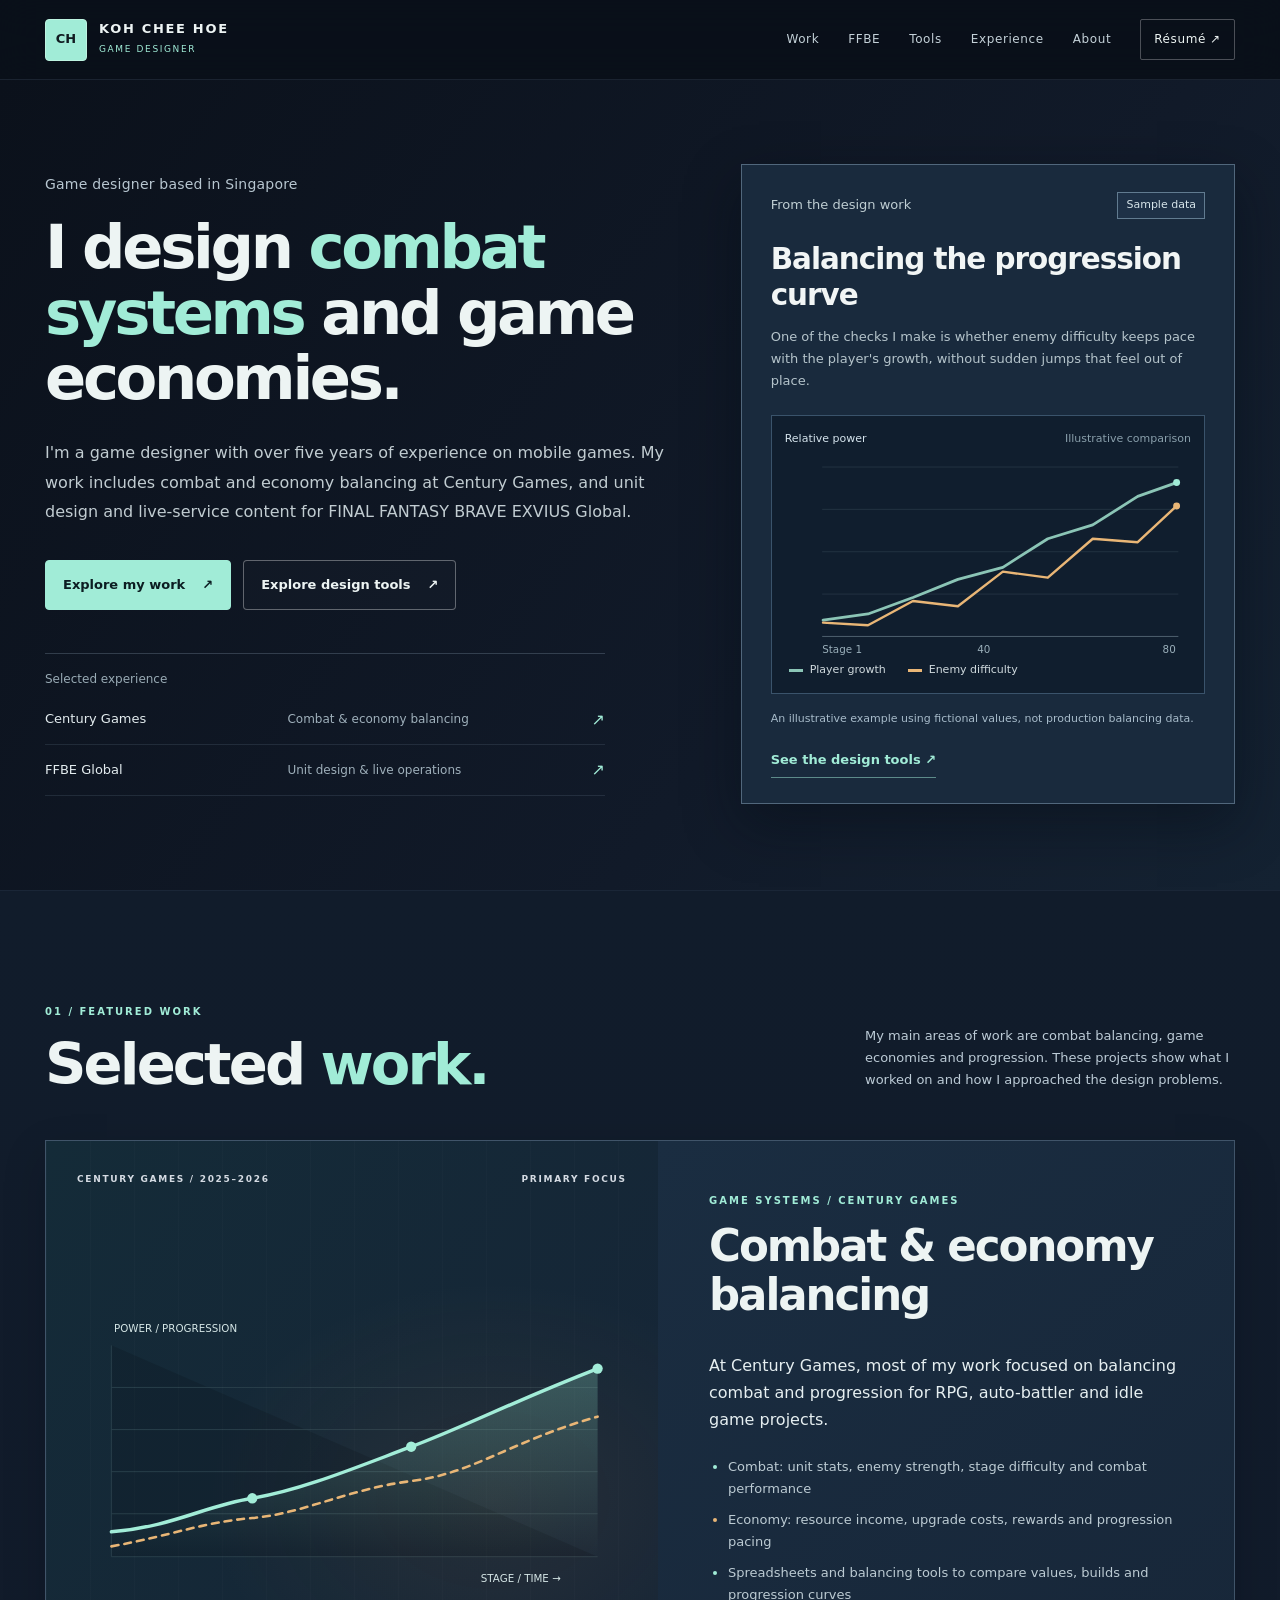
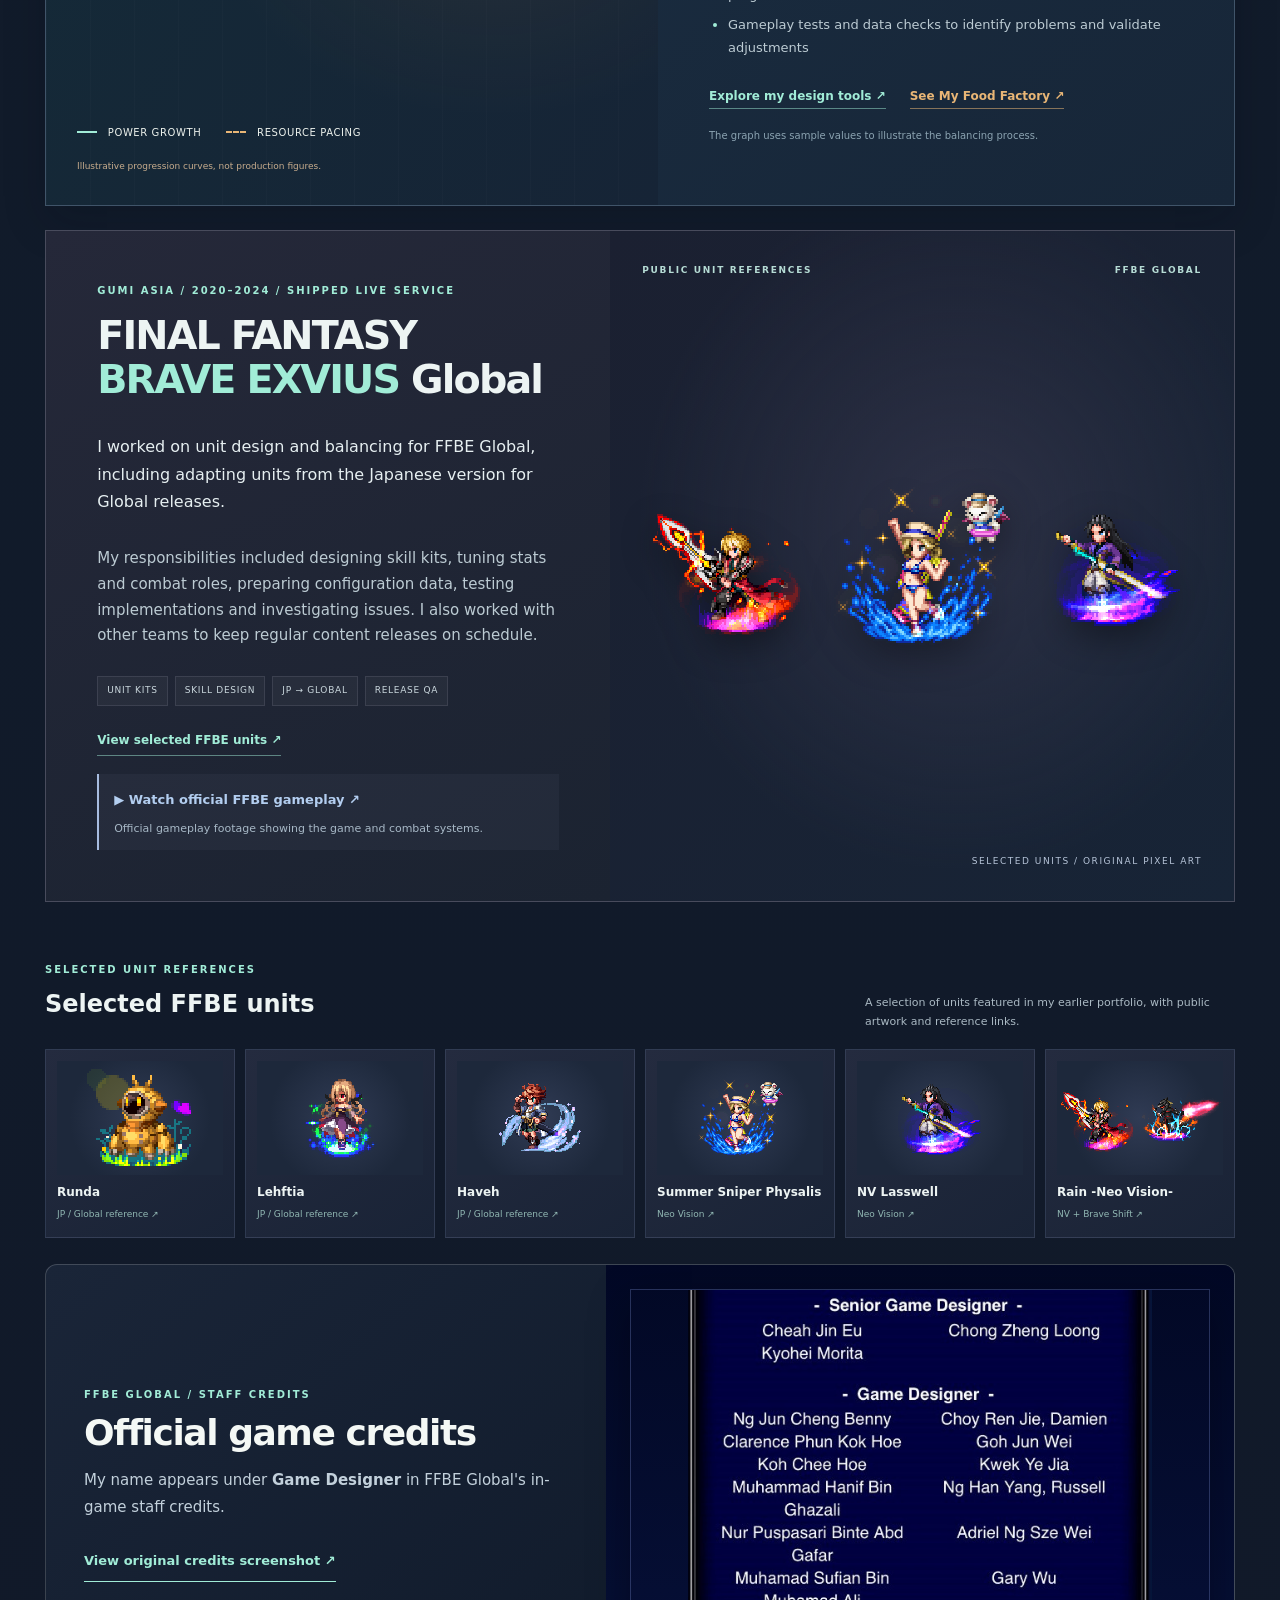
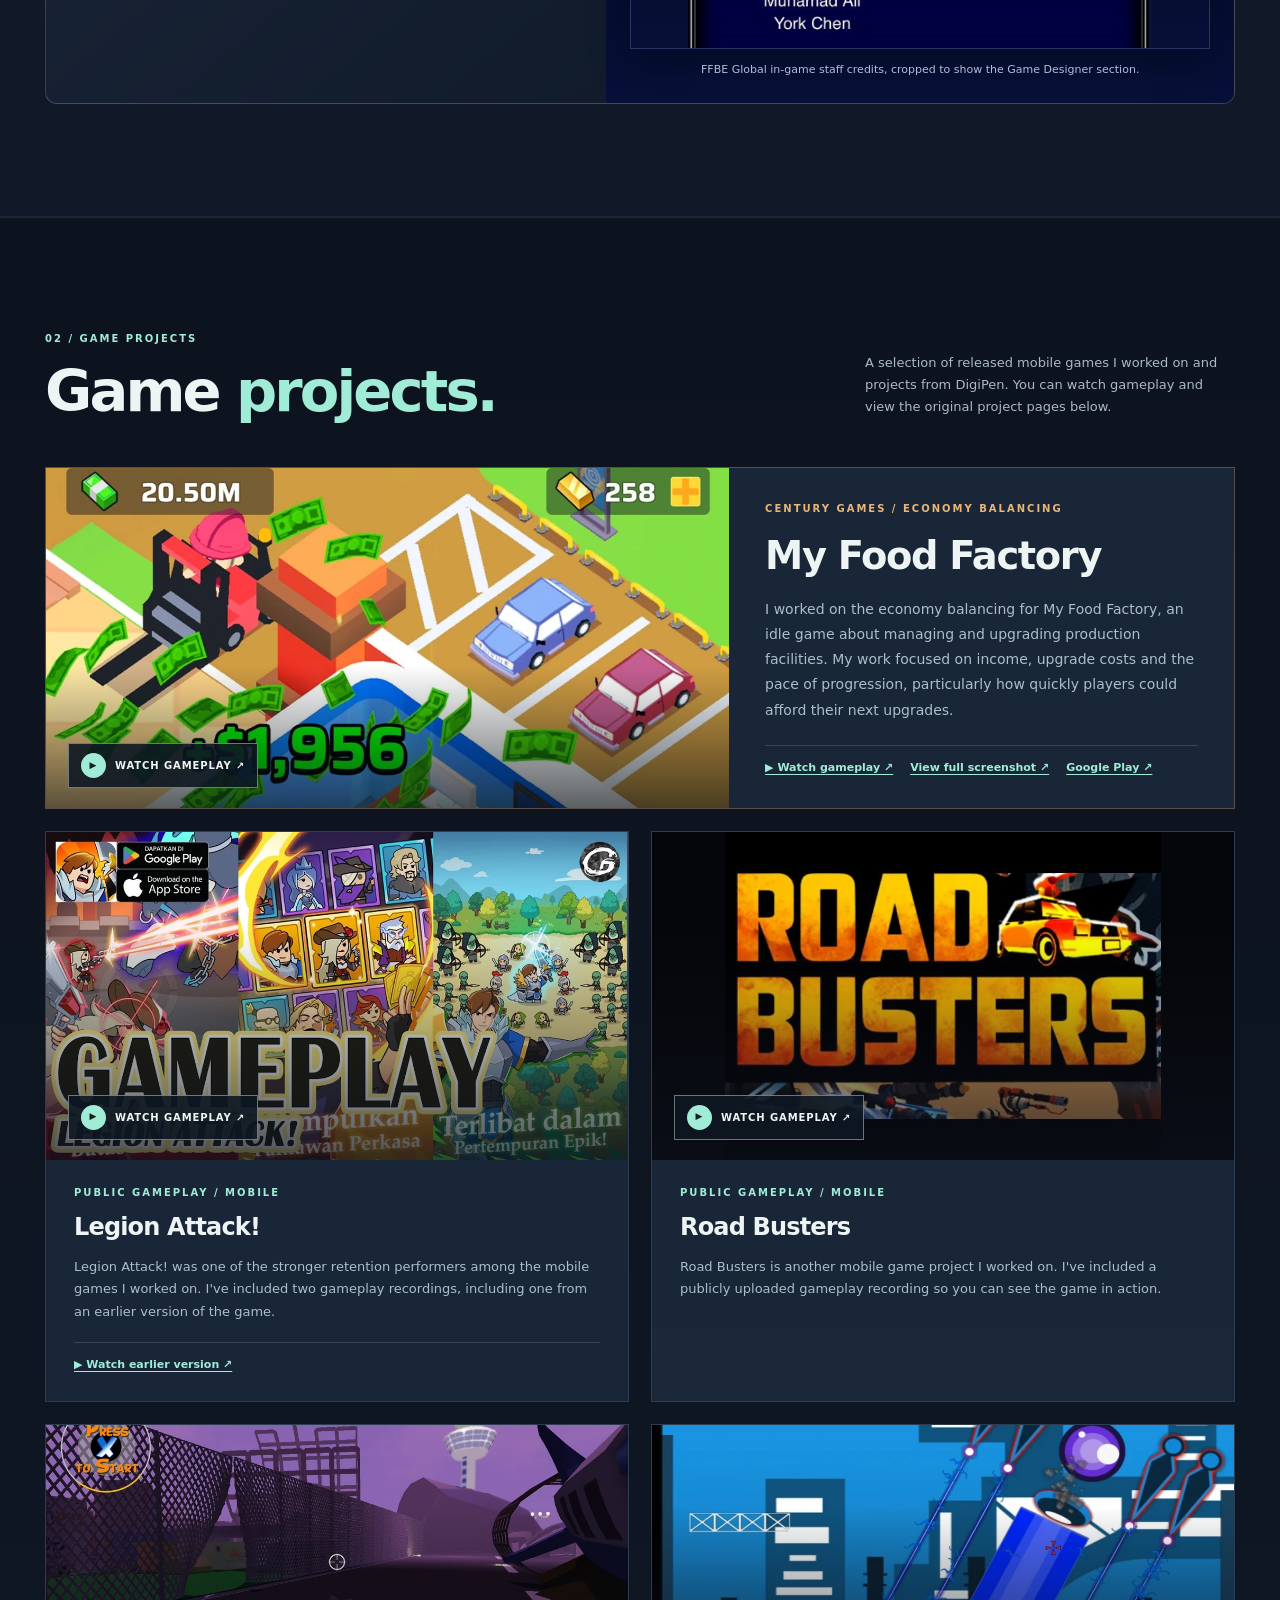
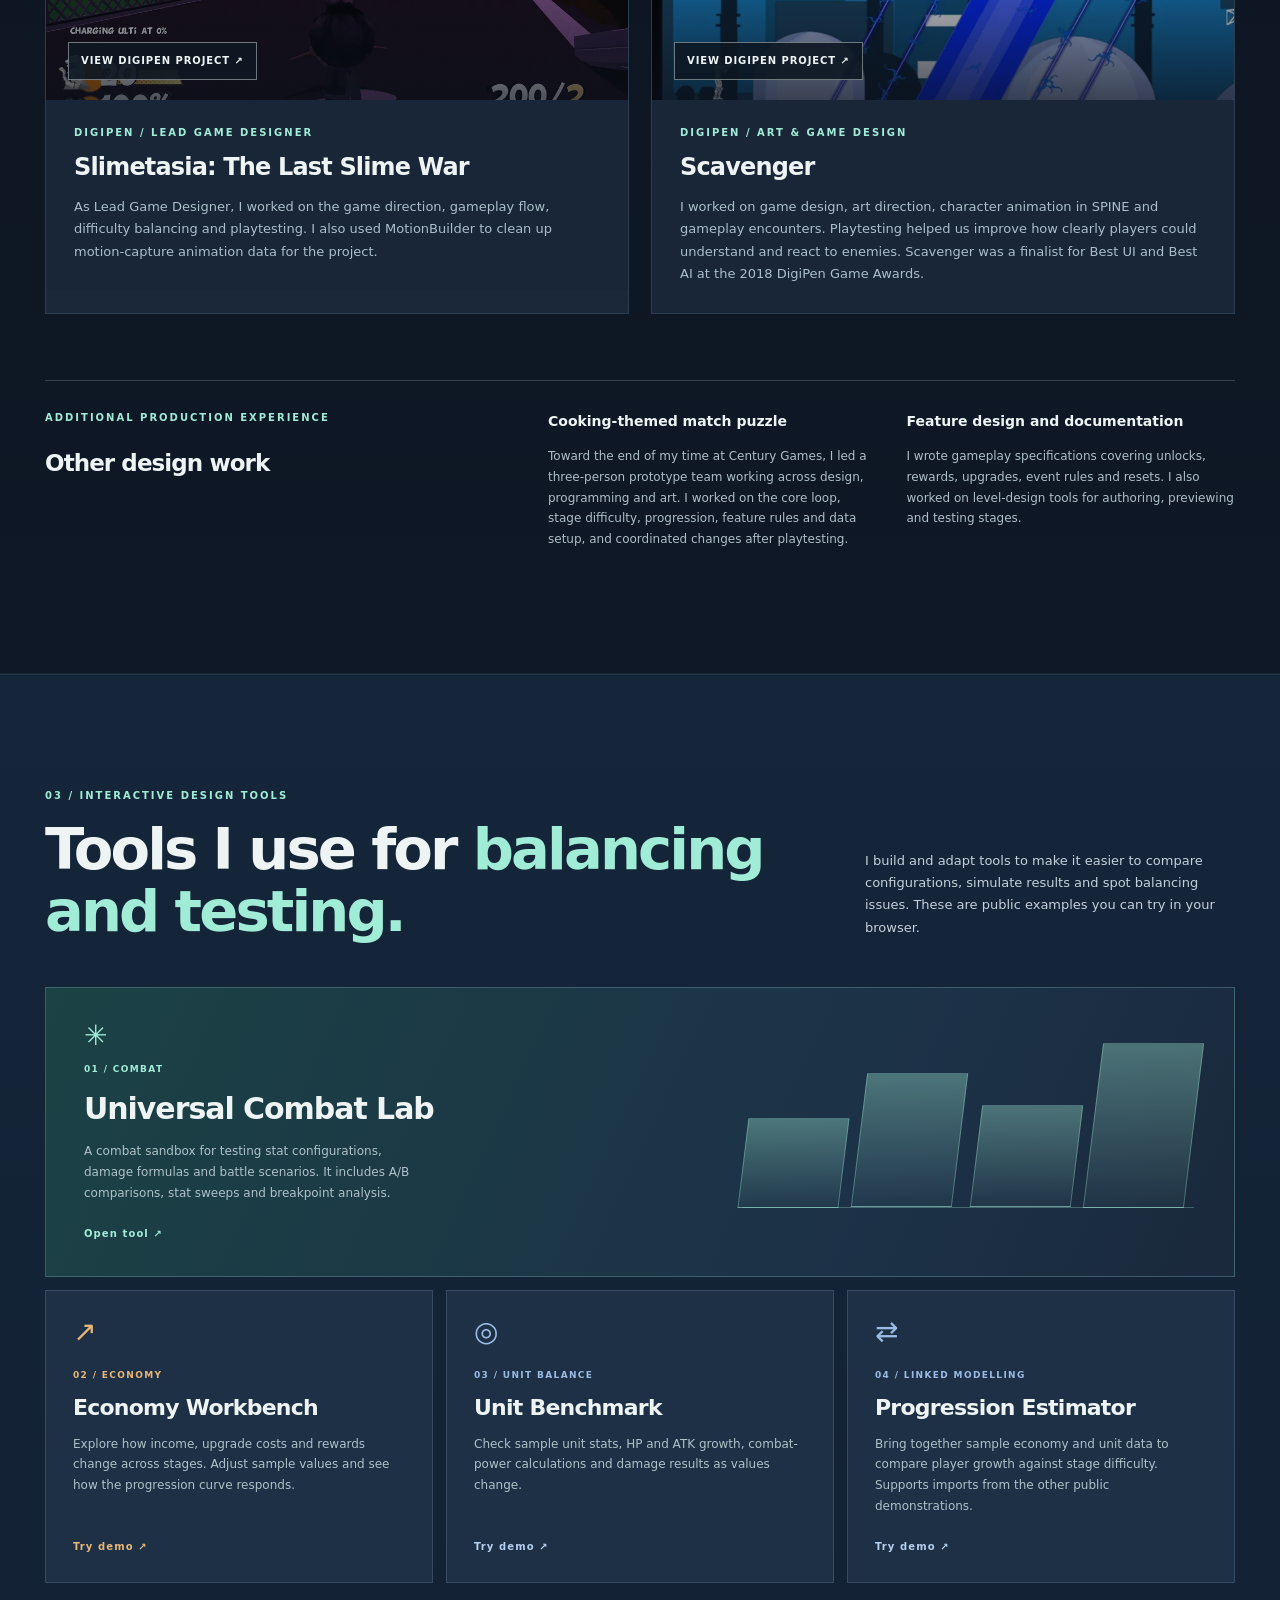
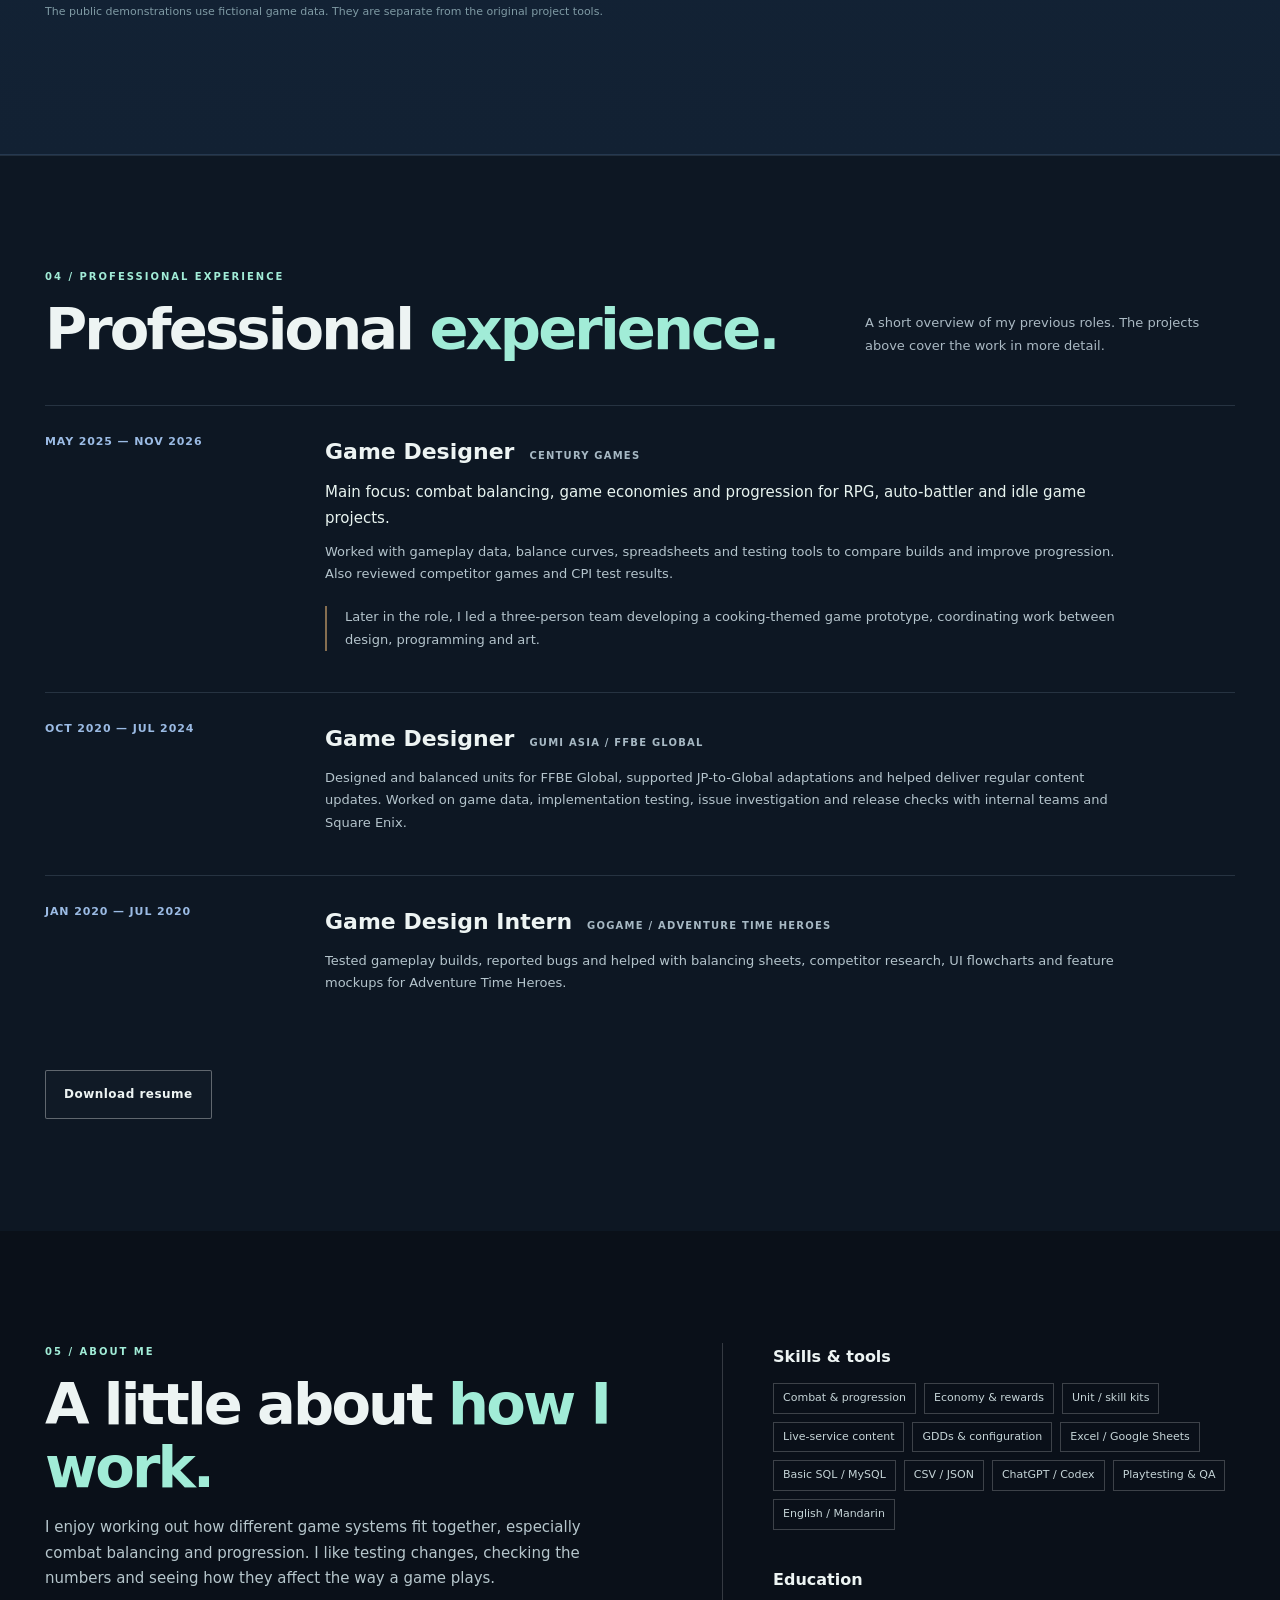
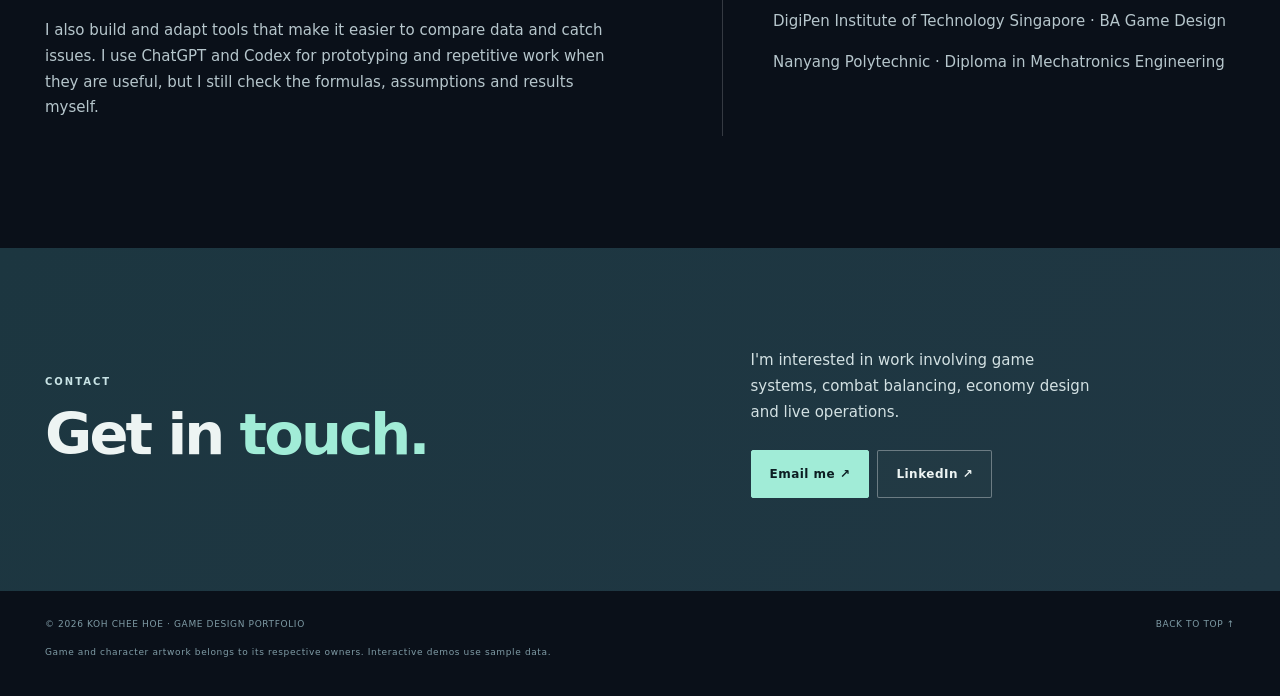
==== commit 69089a6a: "Publish approved editorial hero and refined portfolio color palette" ====
--- a/index.html
+++ b/index.html
@@ -62,11 +62,187 @@
 /* Keep the portrait credit crop at intrinsic aspect ratio on narrow screens. */
 .ffbe-credits-proof{scroll-margin-top:100px}
 @media(max-width:760px){.ffbe-credits-figure>img{height:auto;max-height:none;object-fit:contain}}
+
+
+/* Portfolio hero v2: editorial layout with a small, honest balancing example. */
+.hero-editorial{background:linear-gradient(135deg,#0a0f18 0%,#0c1721 100%)}
+.hero-editorial::before{display:none}
+.hero-editorial .hero-grid{grid-template-columns:minmax(0,1.12fr) minmax(0,.88fr);gap:clamp(32px,5.2vw,78px);min-height:620px;padding:82px 0 83px;align-items:center}
+.hero-editorial .hero-content{min-width:0}
+.hero-editorial .hero-kicker{margin:0;color:#a8c4c4;letter-spacing:.015em;font-size:14px}
+.hero-editorial h1{max-width:700px;margin:19px 0 26px;letter-spacing:-.055em;font-size:clamp(44px,4.75vw,70px);line-height:1.08;font-weight:790}
+.hero-editorial h1 em{color:var(--mint)}
+.hero-editorial .intro{max-width:640px;color:#c1ccd1;font-size:16px;line-height:1.85;margin:0}
+.hero-editorial .hero-actions{margin:33px 0 43px;gap:12px}
+.hero-editorial .button{border-radius:4px;letter-spacing:0;gap:17px;font-size:13px;padding:13px 17px}
+.hero-editorial .button:hover{transform:translateY(-2px)}
+.hero-selected{width:min(560px,100%);border-top:1px solid #ffffff28;display:grid;gap:0}
+.hero-selected .selected-label{font-size:12px;color:#99abb5;margin:15px 0 5px}
+.hero-selected a{display:grid;grid-template-columns:minmax(0,1fr) minmax(0,1.25fr) 18px;align-items:center;gap:14px;border-bottom:1px solid #ffffff16;padding:11px 0;color:#e3ecef;font-size:13px}
+.hero-selected a:hover{color:var(--mint)}
+.hero-selected a small{font-size:12px;color:#9fb0bb}
+.hero-selected a .selected-arrow{font-size:16px;color:var(--mint);text-align:right}
+.hero-work{min-width:0;padding:27px 29px 25px;background:#111c29;border:1px solid #40515e;box-shadow:0 24px 56px #0003}
+.hero-work .work-context{display:flex;justify-content:space-between;gap:14px;align-items:center;font-size:13px;color:#bfced3}
+.hero-work .work-context-tag{font-size:11px;color:#a8b8bf;border:1px solid #4b5d67;padding:3px 8px;white-space:nowrap}
+.hero-work h2{font-size:clamp(23px,2.3vw,32px);letter-spacing:-.035em;line-height:1.22;margin:23px 0 12px;color:#f1f5f5}
+.hero-work .work-description{color:#b5c4cb;line-height:1.7;font-size:13px;margin:0 0 23px;max-width:480px}
+.hero-work .work-chart{background:#0d1722;border:1px solid #344651;padding:15px 13px 13px;overflow:hidden}
+.hero-work .chart-head{display:flex;justify-content:space-between;gap:12px;font-size:11px;color:#b4c7ce;line-height:1.4}
+.hero-work .chart-head span:last-child{color:#899fab}
+.hero-work svg{display:block;width:100%;height:auto;max-height:235px;margin:2px auto 0}
+.hero-work .chart-legend{display:flex;gap:12px 22px;flex-wrap:wrap;color:#d0dade;font-size:11px;padding:3px 4px 0}
+.hero-work .chart-legend>span{display:flex;gap:7px;align-items:center}
+.hero-work .chart-legend i{width:14px;height:3px;display:inline-block;background:#8bc5b6}
+.hero-work .chart-legend i.legend-enemy{background:#d1a477}
+.hero-work .work-caption{color:#91a4ae;font-size:11px;line-height:1.55;margin:16px 0 20px}
+.hero-work .work-explore{display:inline-block;color:var(--mint);border-bottom:1px solid #a1ecd780;padding-bottom:5px;font-size:13px;font-weight:700}
+.hero-work .work-explore:hover{border-color:var(--mint)}
+@media(max-width:1040px){.hero-editorial .hero-grid{grid-template-columns:minmax(0,1.07fr) minmax(0,.93fr);gap:26px}.hero-editorial h1{font-size:clamp(41px,5vw,62px)}.hero-work{padding:23px}}
+@media(max-width:790px){.hero-editorial .hero-grid{grid-template-columns:minmax(0,1fr);padding:55px 0 70px;gap:39px;min-height:0}.hero-editorial h1{max-width:640px;font-size:clamp(44px,8vw,65px)}.hero-work{width:min(100%,680px);margin:0 auto}.hero-editorial .hero-actions{margin-bottom:34px}}
+@media(max-width:520px){.hero-editorial .hero-grid{padding:40px 0 54px;gap:33px}.hero-editorial .hero-kicker{font-size:13px}.hero-editorial h1{font-size:clamp(38px,11vw,54px);margin:16px 0 20px}.hero-editorial .intro{font-size:14px;line-height:1.8}.hero-selected a{grid-template-columns:1fr 18px;gap:2px 8px}.hero-selected a span:first-child{grid-column:1;grid-row:1}.hero-selected a small{grid-column:1;grid-row:2}.hero-selected a .selected-arrow{grid-column:2;grid-row:1 / 3}.hero-work{padding:18px}.hero-work h2{font-size:25px;margin-top:20px}.hero-work .chart-head{font-size:10px}.hero-work .chart-legend{font-size:10px;gap:12px}}
+@media(prefers-reduced-motion:reduce){.hero-editorial .button:hover{transform:none}}
+
+
+
+/* Portfolio color revision (preview only): deliberate color roles, not decorative rainbows.
+   Mint = balance/player actions; amber = economy/enemy pressure;
+   blue = analytical tools; slate/neutral = content framing. */
+:root{
+  --bg:#0a1019;
+  --panel:#182638;
+  --panel2:#1b3044;
+  --mint:#a1ecd7;
+  --sun:#e9b676;
+  --blue:#9bbbe4;
+  --line:#ffffff21;
+}
+/* A quieter header separates the content from the site chrome. */
+.site-head{background:#0a101af0;border-bottom:1px solid #6e879a2c}
+.monogram{background:var(--mint);border-color:#bdf3e0}
+.hero-editorial{background:linear-gradient(126deg,#0b111b 0%,#111a29 64%,#142232 100%)}
+.hero-editorial .hero-grid{padding-top:84px;padding-bottom:86px}
+.hero-editorial .hero-kicker{color:#b7c6d0}
+.hero-editorial .hero-selected{border-color:#8196a84f}
+.hero-editorial .hero-selected a{border-color:#71849733}
+.hero-editorial .hero-work{background:#192a3d;border:1px solid #51677c;box-shadow:0 20px 52px #050c1570}
+.hero-editorial .work-chart{background:#101e2e;border:1px solid #3a536b}
+.hero-editorial .chart-head span:first-child{color:#d5e4ed}
+.hero-editorial .work-context-tag{background:#27415a55;border-color:#617b90;color:#d7e5ea}
+.hero-editorial .work-caption{color:#a7bbca}
+.hero-editorial svg path[stroke="#d1a477"]{stroke:var(--sun)}
+.hero-editorial svg circle[fill="#d1a477"]{fill:var(--sun)}
+.hero-editorial .chart-legend i.legend-enemy{background:var(--sun)}
+/* Full-bleed sections create rhythm; cards don't all sit on the same tone. */
+.section-work{background:linear-gradient(180deg,#111c2b,#111929);border-top:1px solid #354b6140;border-bottom:1px solid #354b6140}
+.section-work .section-head>p{color:#bccbd6}
+.feature-primary{background:#19283b;border:1px solid #405469;box-shadow:0 16px 40px #050c1530}
+.feature-primary .feature-text{background:linear-gradient(140deg,#1a2d41,#172638)}
+.feature-primary .balance-art{background:radial-gradient(ellipse 380px 290px at 73% 54%,#ad72421c,transparent 75%),linear-gradient(125deg,#142b38,#162436)}
+.feature-primary .balance-art::after{background:repeating-linear-gradient(90deg,#ffffff04 0 1px,transparent 1px 44px)}
+.feature-primary .visual-top{color:#d5dbe3}
+.feature-primary .graphic-key{color:#edf2ed}
+.feature-primary .key-line.orange{border-color:var(--sun)}
+.feature-primary .balance-art small{color:#c7ac8d}
+.feature-primary .feature-list li:nth-child(2)::marker{color:var(--sun)}
+.feature-primary .food-case-link{color:var(--sun);border-color:#e9b67688}
+.feature-primary .food-case-link:hover{color:#ffe4bf}
+.feature-primary .feature-image svg path[stroke="#edba83"]{stroke:var(--sun)}
+/* FFBE: neutral stage with restraint. Keep franchise art as the saturated element. */
+.feature-ffbe{background:#171c27;border-color:#484b5c}
+.feature-ffbe .feature-text{background:linear-gradient(155deg,#252839,#1b2331)}
+.feature-ffbe .ffbe-art{background:radial-gradient(ellipse at 56% 44%,#46445d70,transparent 65%),linear-gradient(135deg,#1b2031,#172436)}
+.feature-ffbe .tag-row span{background:#ffffff09;border-color:#73748745}
+.feature-ffbe .sprite-caption{color:#b6c4d8}
+.feature-ffbe .ffbe-video-reference{background:#a8b4d00c;border-left-color:#a7bce0}
+.feature-ffbe .ffbe-video-reference a{color:#b3cef0}
+.unit-gallery .unit-card{background:linear-gradient(145deg,#242b3f,#192336);border-color:#7185a93a}
+.unit-gallery .unit-card:hover{border-color:#b1c7e1a0}
+.unit-card>div{background:radial-gradient(circle,#303b54,#1d283b 70%)}
+/* Games are led by original artwork rather than colored chrome. */
+.section-games{background:linear-gradient(180deg,#0d131e,#0f1826);border-top:1px solid #5b728f24;border-bottom:1px solid #5b728f32}
+.game-card{background:#1b2839;border-color:#5e759641}
+.game-copy{background:#192637}
+.game-card.food-feature{border-color:#b9885b66}
+.game-card.food-feature .game-copy .eyebrow{color:var(--sun)}
+.game-card .play-label{background:#0d1722e3;border-color:#d4dde07a}
+.game-card .play-label:hover{border-color:var(--mint)}
+/* Blue makes the tools feel like real utilities, not another mint promo block. */
+.section-tools{background:linear-gradient(180deg,#15263a,#122133);border-top:1px solid #425b7659;border-bottom:1px solid #425b7659}
+.section-tools .section-head>p{color:#c4d0db}
+.section-tools .tool-card{background:#1d3045;border-color:#5267807d}
+.section-tools .tool-card:hover{background:#263c53;border-color:#a6bedc}
+.section-tools .tool-large{background:linear-gradient(115deg,#1b4245 0%,#1c3147 70%,#1a293b 100%);border-color:#5d879389}
+.section-tools .tool-card .tool-icon,.section-tools .tool-card .tool-index{color:var(--blue)}
+.section-tools .tool-card:nth-child(2) .tool-icon,.section-tools .tool-card:nth-child(2) .tool-index{color:var(--sun)}
+.section-tools .tool-card:first-child .tool-icon,.section-tools .tool-card:first-child .tool-index{color:var(--mint)}
+.section-tools .tool-card .tool-link{color:#b6d0ef}
+.section-tools .tool-card:nth-child(2) .tool-link{color:var(--sun)}
+.section-tools .tool-card:first-child .tool-link{color:var(--mint)}
+.section-tools .tool-card .tool-lines i{background:linear-gradient(180deg,#a1ecd75c,#a1ecd70a)}
+/* Cooler chronology. The later short prototype stint keeps its warm sideline. */
+.section-career{background:#0d1723;border-top:1px solid #50657b50}
+.section-career .career-date{color:var(--blue)}
+.section-career .career-item{border-color:#71869a40}
+.section-career .career-secondary{border-left-color:#e9b6768c}
+.section-career .career-secondary strong{color:var(--sun)}
+.section.about{background:#0a1019}
+.closing{background:linear-gradient(135deg,#1c3640,#203743)}
+.closing .eyebrow{color:#c8e3e5}
+.closing-grid>div:last-child p{color:#d3e1e3}
+/* Contrast and accessibility */
+.feature-list li::marker{color:#a1ecd7}
+@media(max-width:790px){
+ .hero-editorial .hero-grid{padding-top:55px;padding-bottom:68px}
+ .section-work,.section-tools{border-color:#576c804f}
+}
+@media(prefers-reduced-motion:reduce){.unit-card:hover,.tool-card:hover{transform:none}}
 </style></head>
 <body><a class="skip" href="#main">Skip to content</a>
 <header class="site-head"><div class="wrap head-inner"><a aria-label="Home" class="brand" href="#home"><span class="monogram">CH</span><span><b>KOH CHEE HOE</b><small>GAME DESIGNER</small></span></a><nav aria-label="Main navigation" class="nav"><a href="#work">Work</a><a href="#ffbe">FFBE</a><a href="#tools">Tools</a><a href="#career">Experience</a><a href="#about">About</a><a class="nav-resume" download="" href="Koh_Chee_Hoe_Koei_Tecmo_Game_Designer_Resume.pdf">Résumé <span aria-hidden="true">↗</span></a></nav><button aria-controls="mobile-nav" aria-expanded="false" aria-label="Toggle navigation" class="menu-button"><span></span><span></span><span></span></button></div><nav aria-label="Mobile navigation" class="mobile-nav" hidden="" id="mobile-nav"><a href="#work">Work</a><a href="#ffbe">FFBE</a><a href="#tools">Tools</a><a href="#career">Experience</a><a href="#about">About</a><a download="" href="Koh_Chee_Hoe_Koei_Tecmo_Game_Designer_Resume.pdf">Download résumé</a></nav></header>
-<main id="main"><section class="hero" id="home"><div class="wrap hero-grid"><div class="hero-content"><div class="eyebrow"><span class="status-dot"></span> GAME DESIGN PORTFOLIO <span class="rule"></span> SINGAPORE</div><h1>I design <em>combat systems</em> and game economies.</h1><p class="intro">I'm a game designer with over five years of experience working on mobile games, including RPG combat, unit balancing, progression systems, game economies and live-service content.<br/><br/>Most of my work involves understanding how game systems affect each other, making adjustments and testing how those changes affect gameplay.</p><div class="hero-actions"><a class="button primary" href="#work">Explore my work <span aria-hidden="true">↗</span></a><a class="button secondary" href="#tools">Explore design tools <span aria-hidden="true">↗</span></a></div><div class="specialties"><span>COMBAT SYSTEMS</span><span>ECONOMY &amp; PROGRESSION</span><span>LIVE OPERATIONS</span><span>DATA &amp; VALIDATION</span></div></div><div class="hero-art"><div class="art-top"><span>HOW THE SYSTEMS CONNECT</span><span>01 / SYSTEMS</span></div><div class="orbit"><div class="ring ring-one"></div><div class="ring ring-two"></div><div class="centerpiece">PLAYER<br/><strong>PROGRESSION</strong></div><span class="orb orb-a">UNIT POWER</span><span class="orb orb-b">ECONOMY</span><span class="orb orb-c">ENCOUNTERS</span><span class="orb orb-d">REWARDS</span></div><div class="art-bottom"><span>DEFINE</span><i></i><span>MODEL</span><i></i><span>TEST</span><i></i><span>ITERATE</span></div></div></div><div class="hero-bottom wrap"><span>SELECTED PROJECTS BELOW</span><span>SELECTED WORK / 2020—2026 ↓</span></div></section>
-<section class="section wrap" id="work"><div class="section-head"><div><div class="eyebrow">01 / FEATURED WORK</div><h2>Selected <em>work.</em></h2></div><p>My main areas of work are combat balancing, game economies and progression. These projects show what I worked on and how I approached the design problems.</p></div>
+<main id="main"><section class="hero hero-editorial" id="home">
+<div class="wrap hero-grid">
+<div class="hero-content">
+<p class="hero-kicker">Game designer based in Singapore</p>
+<h1>I design <em>combat systems</em> and game economies.</h1>
+<p class="intro">I'm a game designer with over five years of experience on mobile games. My work includes combat and economy balancing at Century Games, and unit design and live-service content for FINAL FANTASY BRAVE EXVIUS Global.</p>
+<div class="hero-actions">
+<a class="button primary" href="#work">Explore my work <span aria-hidden="true">↗</span></a>
+<a class="button secondary" href="#tools">Explore design tools <span aria-hidden="true">↗</span></a>
+</div>
+<div aria-label="Featured professional work" class="hero-selected">
+<p class="selected-label">Selected experience</p>
+<a href="#work"><span>Century Games</span><small>Combat &amp; economy balancing</small><span aria-hidden="true" class="selected-arrow">↗</span></a>
+<a href="#ffbe"><span>FFBE Global</span><small>Unit design &amp; live operations</small><span aria-hidden="true" class="selected-arrow">↗</span></a>
+</div>
+</div>
+<aside aria-label="Example of a game-balancing workflow" class="hero-work">
+<div class="work-context"><span>From the design work</span><span class="work-context-tag">Sample data</span></div>
+<h2>Balancing the progression curve</h2>
+<p class="work-description">One of the checks I make is whether enemy difficulty keeps pace with the player's growth, without sudden jumps that feel out of place.</p>
+<div class="work-chart">
+<div class="chart-head"><span>Relative power</span><span>Illustrative comparison</span></div>
+<svg aria-label="Illustrative line chart comparing sample player growth and enemy difficulty over 80 stages. The two lines rise at similar rates, with some variation in enemy difficulty." role="img" viewbox="0 0 470 243" width="100%">
+<g stroke="#849da8" stroke-opacity=".18" stroke-width="1">
+<path d="M43 22H455 M43 71H455 M43 120H455 M43 169H455 M43 218H455"></path>
+</g>
+<path d="M43 218H455" stroke="#a0b3bc" stroke-opacity=".4" stroke-width="1"></path>
+<path d="M44 199 L96 192 L148 173 L200 152 L252 138 L304 105 L356 89 L408 56 L453 40" fill="none" stroke="#8bc5b6" stroke-linecap="round" stroke-linejoin="round" stroke-width="3.2"></path>
+<path d="M44 202 L96 205 L148 177 L200 183 L252 143 L304 150 L356 105 L408 109 L453 67" fill="none" stroke="#d1a477" stroke-linecap="round" stroke-linejoin="round" stroke-width="2.8"></path>
+<circle cx="453" cy="40" fill="#a1ecd7" r="4"></circle>
+<circle cx="453" cy="67" fill="#d1a477" r="4"></circle>
+<g fill="#9aafba" font-family="system-ui, sans-serif" font-size="12">
+<text x="43" y="237">Stage 1</text><text text-anchor="middle" x="230" y="237">40</text><text text-anchor="end" x="452" y="237">80</text>
+</g>
+</svg>
+<div class="chart-legend"><span><i class="legend-player"></i>Player growth</span><span><i class="legend-enemy"></i>Enemy difficulty</span></div>
+</div>
+<p class="work-caption">An illustrative example using fictional values, not production balancing data.</p>
+<a class="work-explore" href="#tools">See the design tools <span aria-hidden="true">↗</span></a>
+</aside>
+</div>
+</section>
+<section class="section section-work" id="work"><div class="wrap"><div class="section-head"><div><div class="eyebrow">01 / FEATURED WORK</div><h2>Selected <em>work.</em></h2></div><p>My main areas of work are combat balancing, game economies and progression. These projects show what I worked on and how I approached the design problems.</p></div>
 <article class="feature feature-primary"><div class="feature-image balance-art"><div class="visual-top"><span>CENTURY GAMES / 2025–2026</span><span>PRIMARY FOCUS</span></div><div aria-label="Illustrative connected progression diagram" class="balance-graphic"><svg aria-label="Two illustrative progression curves and checkpoint markers" role="img" viewbox="0 0 640 335"><defs><lineargradient id="area" x1="0" x2="0" y1="0" y2="1"><stop stop-color="#92e4ca" stop-opacity=".26"></stop><stop offset="1" stop-color="#92e4ca" stop-opacity="0"></stop></lineargradient></defs><g opacity=".12" stroke="#c9f2e7"><path d="M40 40V286H606M40 89H606M40 138H606M40 187H606M40 236H606"></path></g><path d="M40 257C112 251 148 227 204 218S325 182 389 158S501 108 606 67V286H40Z" fill="url(#area)"></path><path d="M40 257C112 251 148 227 204 218S325 182 389 158S501 108 606 67" fill="none" stroke="#a2edd8" stroke-linecap="round" stroke-width="4"></path><path d="M40 274C112 261 145 246 204 241S316 207 389 198S506 151 606 123" fill="none" stroke="#edba83" stroke-dasharray="8 7" stroke-linecap="round" stroke-width="3"></path><g fill="#a2edd8"><circle cx="204" cy="218" r="6"></circle><circle cx="389" cy="158" r="6"></circle><circle cx="606" cy="67" r="6"></circle></g><g fill="#d5e6e6" font-family="system-ui" font-size="12"><text x="43" y="25">POWER / PROGRESSION</text><text x="470" y="315">STAGE / TIME →</text></g></svg></div><div class="graphic-key"><span><i class="key-line"></i> POWER GROWTH</span><span><i class="key-line orange"></i> RESOURCE PACING</span></div><small>Illustrative progression curves, not production figures.</small></div><div class="feature-text"><div class="eyebrow">GAME SYSTEMS / CENTURY GAMES</div><h3>Combat &amp; economy balancing</h3><p class="large">At Century Games, most of my work focused on balancing combat and progression for RPG, auto-battler and idle game projects.</p><ul class="feature-list"><li>Combat: unit stats, enemy strength, stage difficulty and combat performance</li><li>Economy: resource income, upgrade costs, rewards and progression pacing</li><li>Spreadsheets and balancing tools to compare values, builds and progression curves</li><li>Gameplay tests and data checks to identify problems and validate adjustments</li></ul><div class="feature-actions"><a class="text-cta" href="#tools">Explore my design tools <span aria-hidden="true">↗</span></a><a class="text-cta food-case-link" href="#food-factory">See My Food Factory <span aria-hidden="true">↗</span></a></div><p class="fine">The graph uses sample values to illustrate the balancing process.</p></div></article>
 <article class="feature feature-ffbe" id="ffbe"><div class="feature-text"><div class="eyebrow">GUMI ASIA / 2020–2024 / SHIPPED LIVE SERVICE</div><h3>FINAL FANTASY<br/><span>BRAVE EXVIUS</span> Global</h3><p class="large">I worked on unit design and balancing for FFBE Global, including adapting units from the Japanese version for Global releases.</p><p>My responsibilities included designing skill kits, tuning stats and combat roles, preparing configuration data, testing implementations and investigating issues. I also worked with other teams to keep regular content releases on schedule.</p><div class="tag-row"><span>UNIT KITS</span><span>SKILL DESIGN</span><span>JP → GLOBAL</span><span>RELEASE QA</span></div><a class="text-cta" href="#unit-gallery">View selected FFBE units <span aria-hidden="true">↗</span></a><div class="ffbe-video-reference"><a aria-label="Watch official FINAL FANTASY BRAVE EXVIUS Global Neo Visions guide on YouTube" href="https://www.youtube.com/watch?v=ODoG_cva0Fk" rel="noopener noreferrer" target="_blank">▶  Watch official FFBE gameplay ↗</a><p>Official gameplay footage showing the game and combat systems.</p></div></div><div class="feature-image ffbe-art"><div class="visual-top"><span>PUBLIC UNIT REFERENCES</span><span>FFBE GLOBAL</span></div><div class="sprite-collage"><img alt="Rain Neo Vision pixel art" height="128" src="[data-uri]" width="128"/><img alt="Summer Sniper Physalis pixel art" height="128" src="[data-uri]" width="128"/><img alt="Lasswell Neo Vision pixel art" height="128" src="[data-uri]" width="128"/></div><div class="sprite-caption">SELECTED UNITS / ORIGINAL PIXEL ART</div></div></article>
 <div class="gallery-heading" id="unit-gallery"><div><div class="eyebrow">SELECTED UNIT REFERENCES</div><h3>Selected FFBE units</h3></div><p>A selection of units featured in my earlier portfolio, with public artwork and reference links.</p></div>
@@ -83,7 +259,6 @@
 <div class="eyebrow">FFBE GLOBAL / STAFF CREDITS</div>
 <h3>Official game credits</h3>
 <p>My name appears under <strong>Game Designer</strong> in FFBE Global's in-game staff credits.</p>
-
 <a class="credits-link" href="https://github.com/CH-1chimi/game-design-portfolio/blob/main/assets/ffbe-in-game-credits-original.jpg" rel="noopener noreferrer" target="_blank">View original credits screenshot ↗</a>
 </div>
 <figure class="ffbe-credits-figure">
@@ -91,11 +266,11 @@
 <figcaption>FFBE Global in-game staff credits, cropped to show the Game Designer section.</figcaption>
 </figure>
 </div>
-</section>
+</div></section>
 <section class="section section-games"><div class="wrap"><div class="section-head"><div><div class="eyebrow">02 / GAME PROJECTS</div><h2>Game <em>projects.</em></h2></div><p>A selection of released mobile games I worked on and projects from DigiPen. You can watch gameplay and view the original project pages below.</p></div><div class="games-grid"><article class="game-card food-feature" id="food-factory"><a aria-label="Watch My Food Factory gameplay recording on YouTube" class="game-image food-image" href="https://www.youtube.com/watch?v=4Y73DTlCYFE" rel="noopener noreferrer" target="_blank"><img alt="My Food Factory gameplay showing production, vehicles and income rewards, cropped from the supplied promotional screenshot" class="food-store-image food-local-image" decoding="async" loading="lazy" src="[data-uri]"/><span class="play-label"><span class="play-icon">▶</span> WATCH GAMEPLAY ↗</span></a><div class="game-copy"><div class="eyebrow">CENTURY GAMES / ECONOMY BALANCING</div><h3>My Food Factory</h3><p>I worked on the economy balancing for My Food Factory, an idle game about managing and upgrading production facilities. My work focused on income, upgrade costs and the pace of progression, particularly how quickly players could afford their next upgrades.</p><div class="game-secondary-link food-actions"><a href="https://www.youtube.com/watch?v=4Y73DTlCYFE" rel="noopener noreferrer" target="_blank">▶ Watch gameplay ↗</a><a href="https://github.com/CH-1chimi/game-design-portfolio/blob/main/assets/my-food-factory-store-screenshot.png" rel="noopener noreferrer" target="_blank">View full screenshot ↗</a><a href="https://play.google.com/store/apps/details?id=com.xiibraves.myliege" rel="noopener noreferrer" target="_blank">Google Play ↗</a></div></div></article><article class="game-card media-local"><a aria-label="Watch public Legion Attack gameplay video" class="game-image" href="https://www.youtube.com/watch?v=cKFKzhEtm-g" rel="noopener noreferrer" target="_blank"><img alt="User-supplied thumbnail from the public Legion Attack! gameplay recording" decoding="async" loading="lazy" src="[data-uri]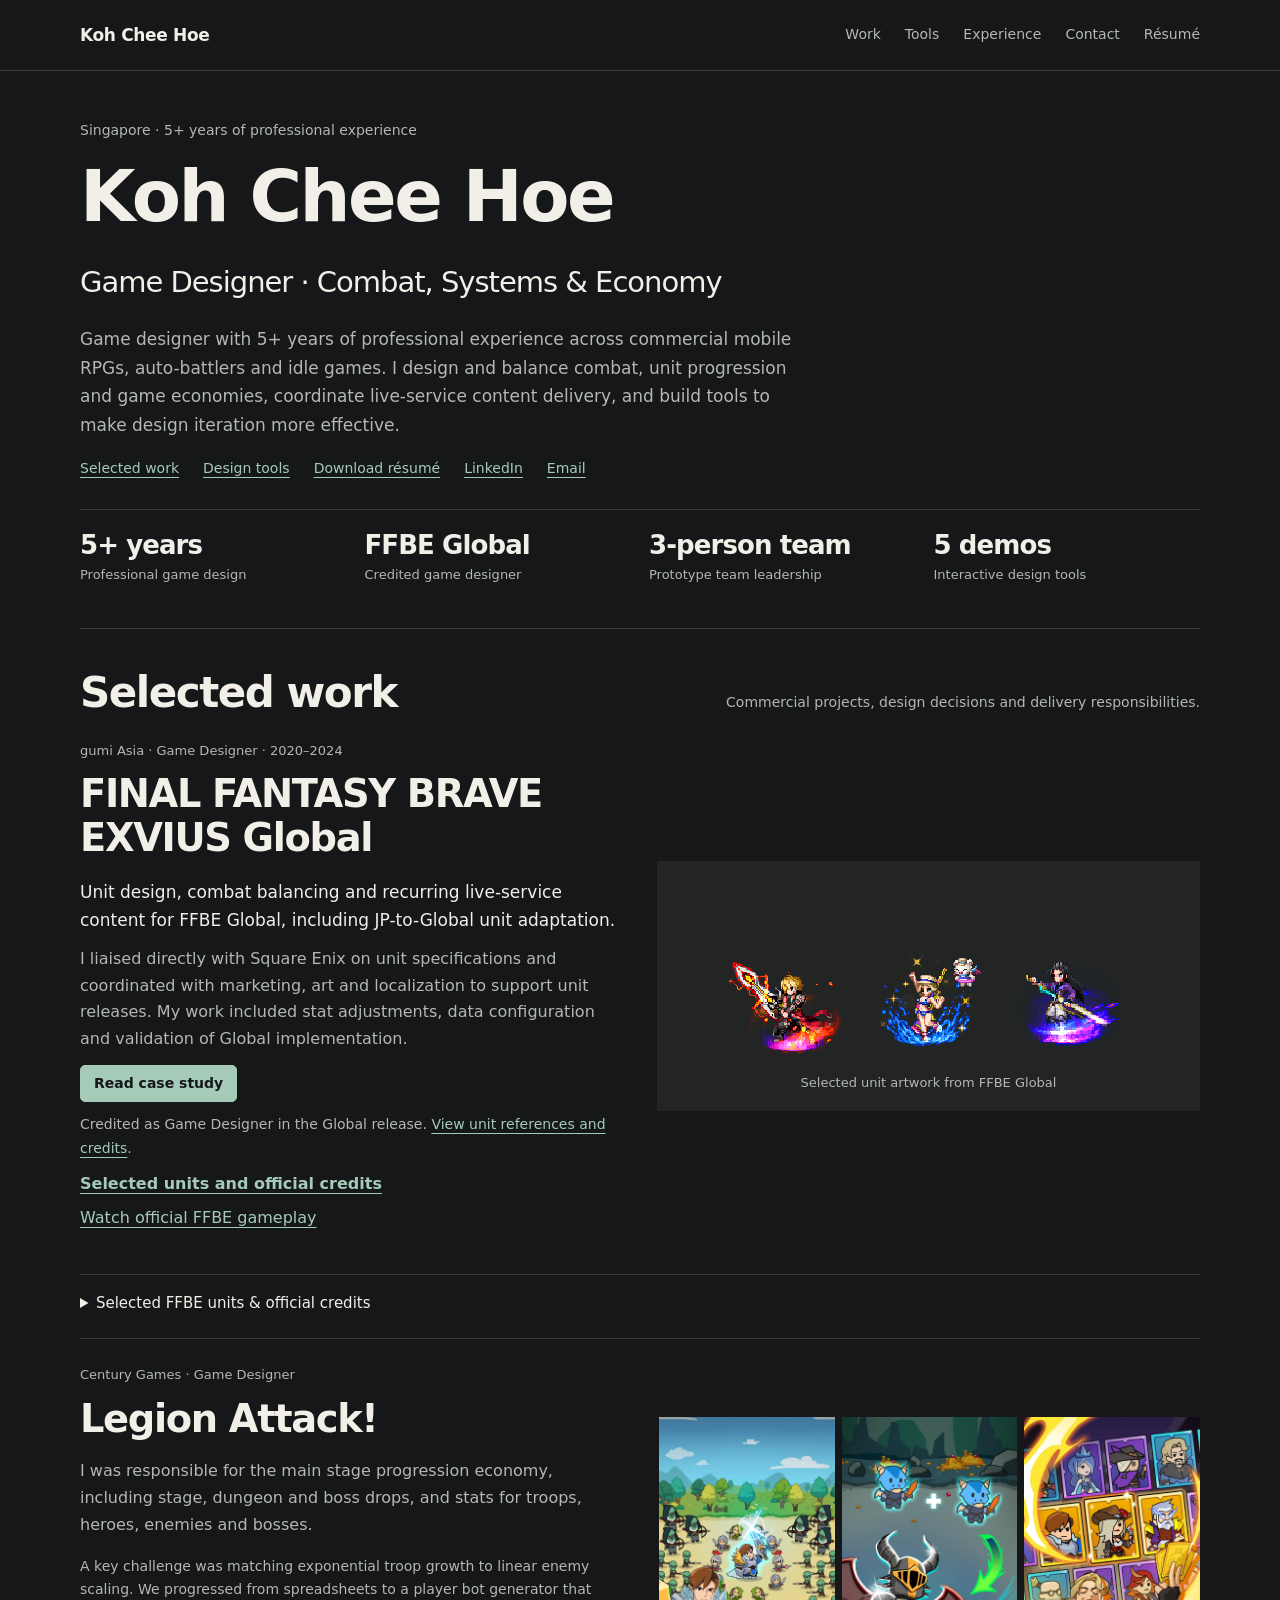
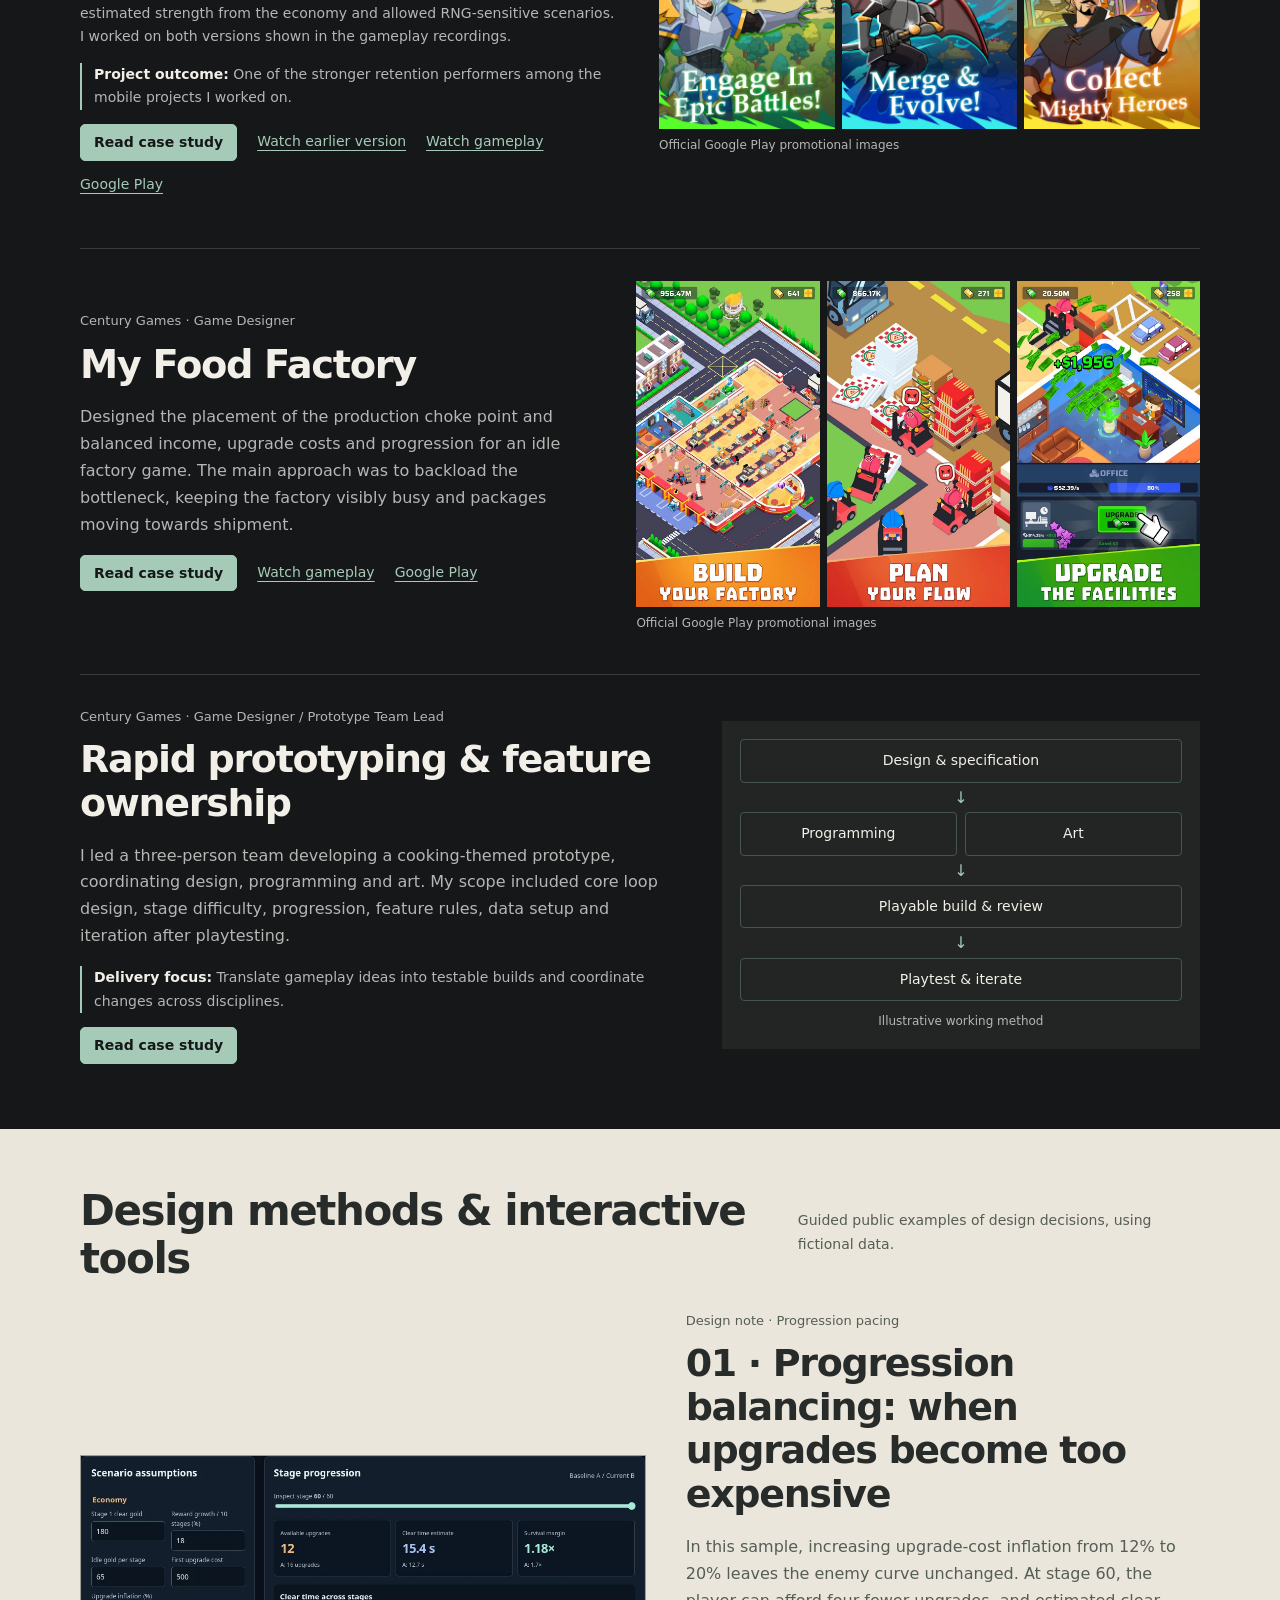
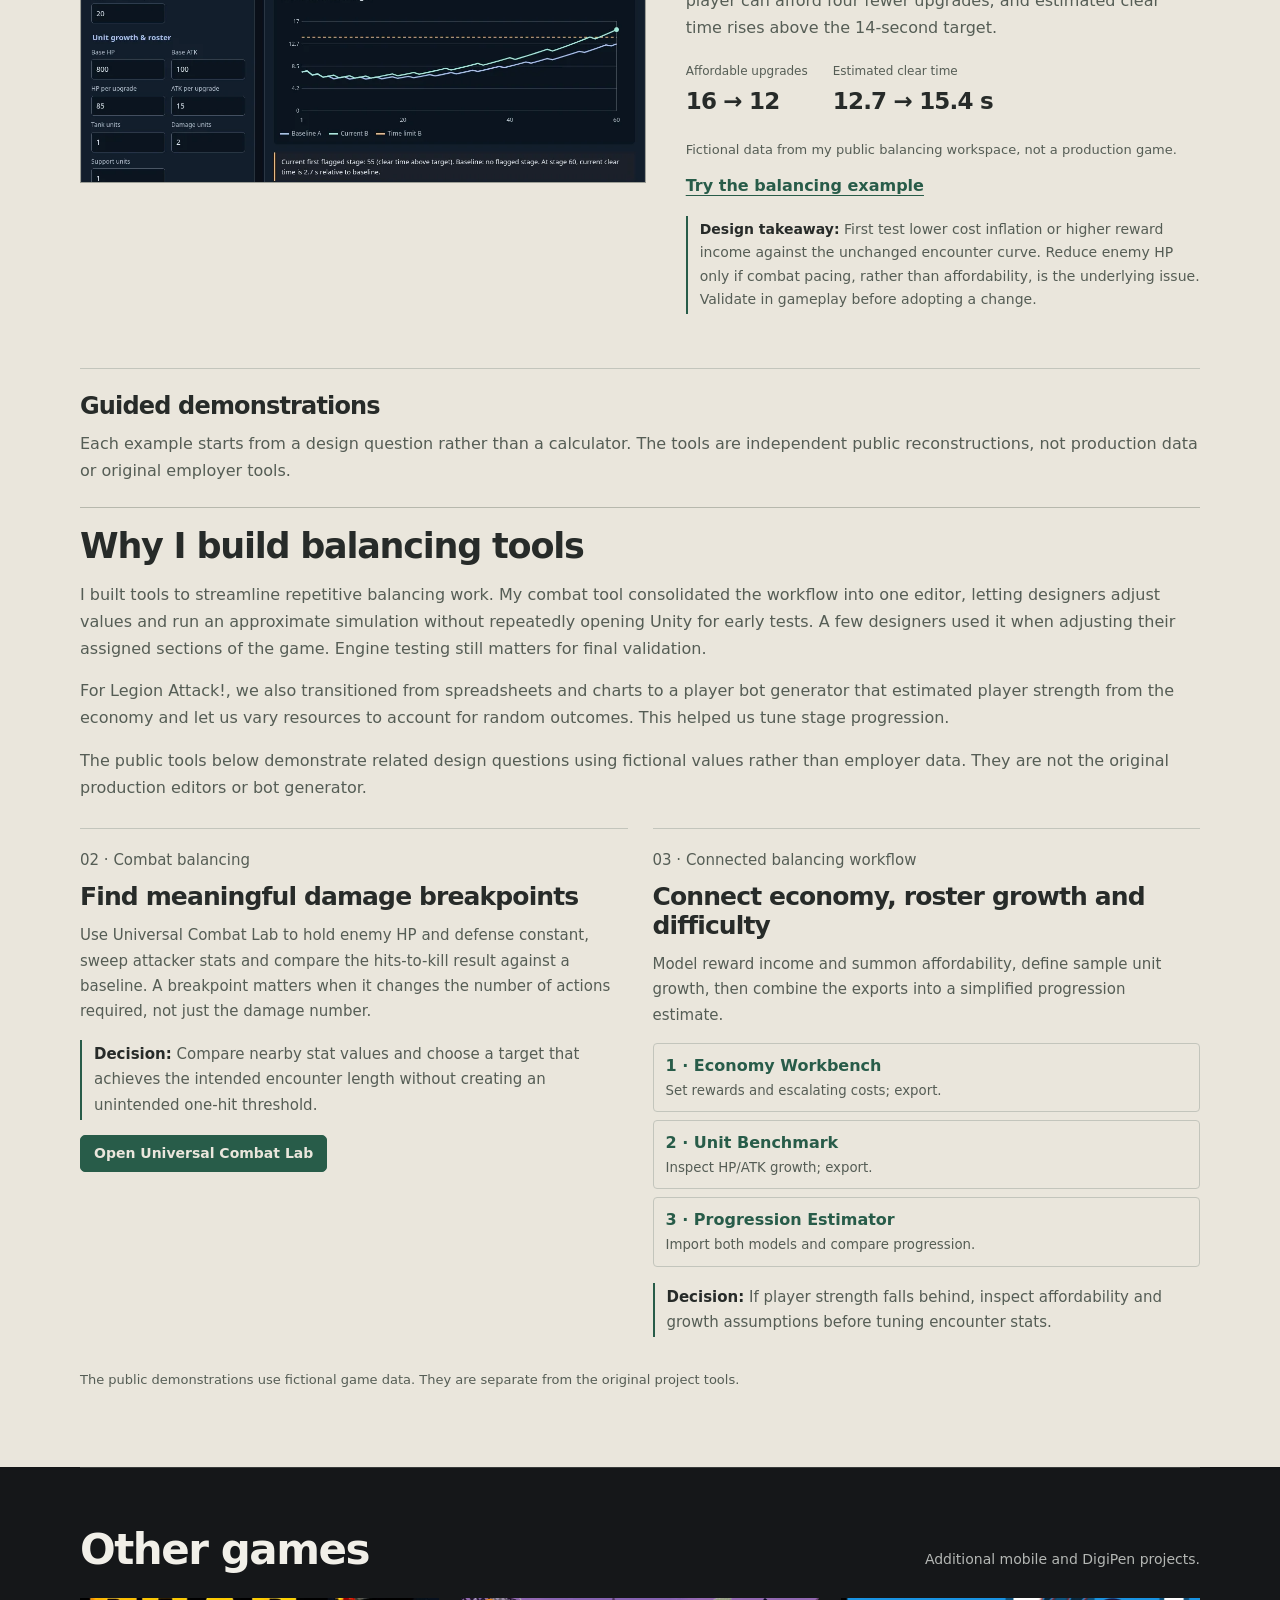
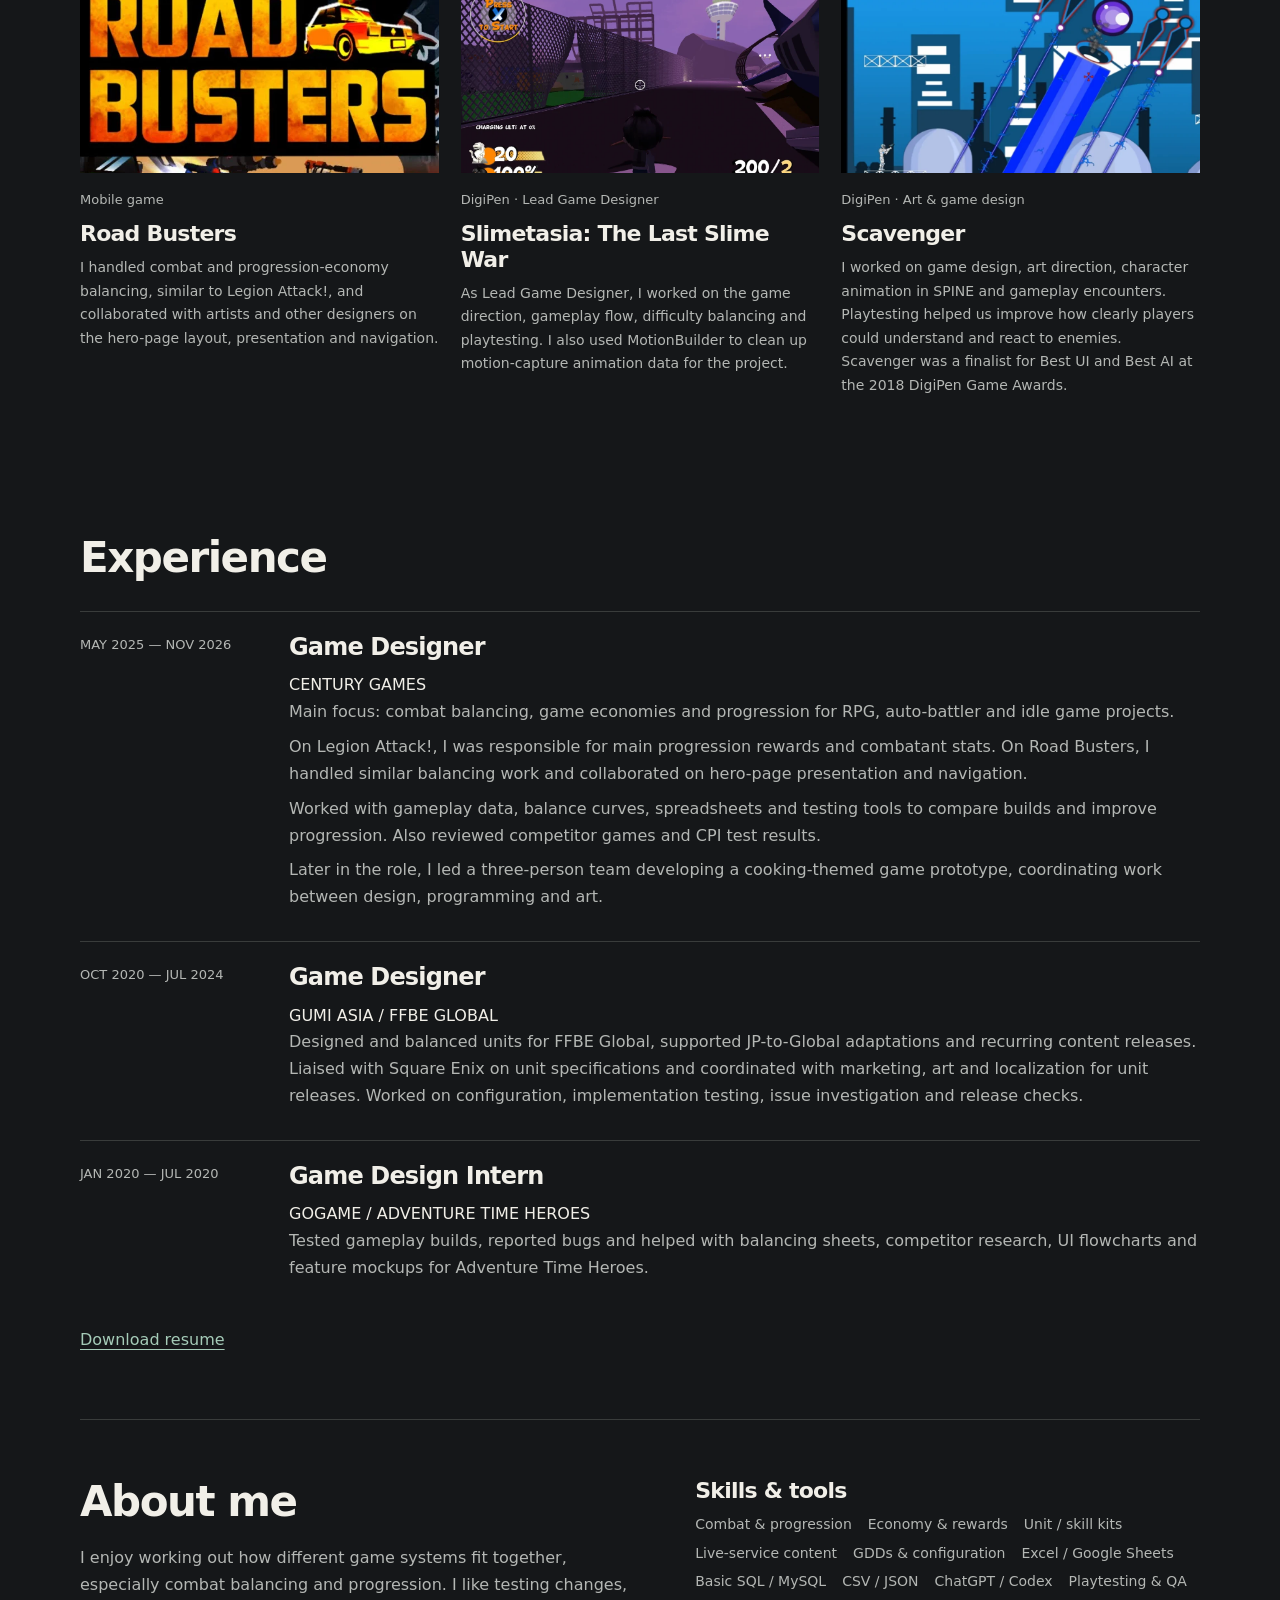
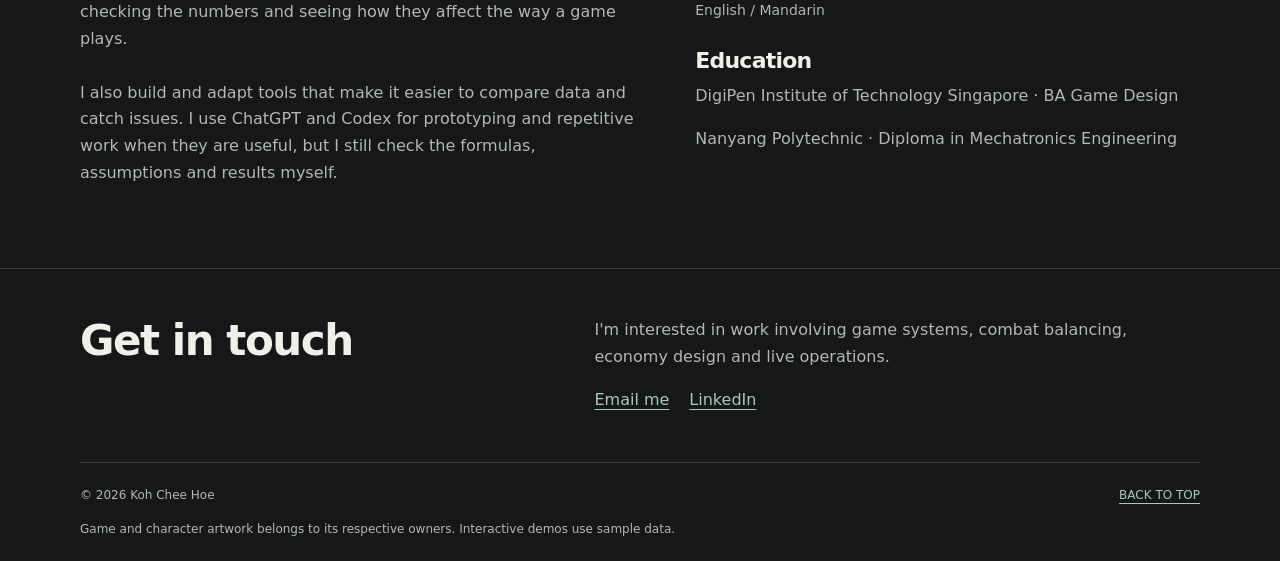
==== commit d6283155: "Release portfolio V2.9 with professional case studies and shared site templates" ====
--- a/index.html
+++ b/index.html
@@ -1,280 +1,25 @@
 <!DOCTYPE html>
 
-<html lang="en"><head><meta charset="utf-8"/><meta content="width=device-width,initial-scale=1" name="viewport"/><meta content="#0a0f18" name="theme-color"/><meta content="Game Designer with 5+ years of experience in mobile game combat, economy balancing, progression and FFBE Global live operations. Selected games and interactive design tools." name="description"/><title>Koh Chee Hoe | Game Designer — Combat &amp; Economy</title><link href="[data-uri]" rel="icon" type="image/svg+xml"/><style>:root{--bg:#0a0f18;--panel:#111a27;--panel2:#192636;--ink:#edf4f3;--muted:#aab9c3;--mint:#a1ecd7;--sun:#efb77b;--line:#ffffff20;--max:1190px}*{box-sizing:border-box}html{scroll-behavior:smooth;scroll-padding-top:80px}body{margin:0;background:var(--bg);color:var(--ink);font:15px/1.72 Inter,ui-sans-serif,system-ui,-apple-system,'Segoe UI',sans-serif}a{color:inherit;text-decoration:none}img{display:block;max-width:100%}button{font:inherit}a:focus-visible,button:focus-visible{outline:3px solid var(--mint);outline-offset:4px}.wrap{width:min(var(--max),calc(100% - 64px));margin:0 auto}.skip{position:fixed;top:-50px;left:12px;z-index:300;padding:8px 16px;background:var(--mint);color:#0b1420}.skip:focus{top:10px}.site-head{background:#0a0f18ee;backdrop-filter:blur(20px);border-bottom:1px solid #ffffff15;position:sticky;top:0;z-index:40}.head-inner{min-height:79px;display:flex;align-items:center;justify-content:space-between;gap:22px}.brand{display:flex;gap:12px;align-items:center;flex-shrink:0}.monogram{display:grid;place-items:center;width:42px;height:42px;border:1px solid #a1ecd770;border-radius:4px;color:#111b21;background:var(--mint);font-weight:900;font-size:13px}.brand b{display:block;font-size:13px;letter-spacing:.13em;line-height:1.3}.brand small{display:block;font-size:9px;color:var(--mint);letter-spacing:.18em;margin-top:4px}.nav{display:flex;align-items:center;gap:29px;font-size:12px;letter-spacing:.05em;color:#c4d1d8}.nav a:hover{color:var(--mint)}.nav-resume{border:1px solid #ffffff45;border-radius:2px;padding:9px 13px;color:var(--ink)}.menu-button,.mobile-nav{display:none}.eyebrow{color:var(--mint);font-size:10px;letter-spacing:.2em;font-weight:850;text-transform:uppercase}.status-dot{display:inline-block;height:7px;width:7px;border-radius:50%;background:var(--mint);margin-right:9px;box-shadow:0 0 0 3px #a1ecd72d}.rule{display:inline-block;width:22px;height:1px;background:#ffffff5c;vertical-align:middle;margin:0 10px}.hero{position:relative;overflow:hidden;background:radial-gradient(ellipse 600px 500px at 86% 26%,#163c3b70,transparent 80%),linear-gradient(165deg,#0a0f18 20%,#101b28)}.hero:before{content:'';position:absolute;inset:0;background-image:linear-gradient(#ffffff04 1px,transparent 1px),linear-gradient(90deg,#ffffff04 1px,transparent 1px);background-size:64px 64px;mask-image:linear-gradient(90deg,transparent,#000)}.hero-grid{position:relative;display:grid;grid-template-columns:1.14fr .86fr;gap:6%;min-height:650px;align-items:center;padding:82px 0}.hero h1{max-width:745px;font-size:clamp(46px,5vw,76px);line-height:1.03;letter-spacing:-.065em;margin:29px 0 27px;font-weight:850}.hero h1 em,.section h2 em,.closing h2 em{font-style:normal;color:var(--mint)}.intro{color:#c0ced4;font-size:16px;max-width:610px}.intro strong{color:var(--ink);font-weight:650}.hero-actions{display:flex;gap:10px;flex-wrap:wrap;margin:30px 0 35px}.button{display:inline-flex;gap:24px;justify-content:space-between;align-items:center;font-size:12px;font-weight:800;letter-spacing:.04em;padding:13px 18px;border:1px solid #ffffff55;border-radius:2px;transition:transform .2s,background .2s}.button:hover{transform:translateY(-3px)}.button.primary{background:var(--mint);border-color:var(--mint);color:#0c1d22}.button.secondary{background:#ffffff04;color:var(--ink)}.specialties{border-top:1px solid #ffffff2b;max-width:560px;padding-top:21px;display:flex;flex-wrap:wrap;gap:10px 20px}.specialties span{font-size:10px;color:#b8c8cf;letter-spacing:.08em}.specialties span:before{content:'+';color:var(--mint);margin-right:6px}.hero-art{align-self:stretch;min-height:415px;margin:35px 0;position:relative;border:1px solid #ffffff27;background:radial-gradient(circle at 50% 43%,#1d5d5755,transparent 53%),linear-gradient(145deg,#122131,#0b151f);overflow:hidden;box-shadow:0 35px 80px #0004}.hero-art:before{content:'';position:absolute;inset:0;background:repeating-linear-gradient(0deg,transparent 0 35px,#ffffff08 36px),repeating-linear-gradient(90deg,transparent 0 35px,#ffffff08 36px)}.art-top,.art-bottom,.visual-top{display:flex;justify-content:space-between;gap:15px;font-size:9px;letter-spacing:.19em;font-weight:750}.art-top{position:absolute;z-index:2;top:23px;left:24px;right:24px;color:#d1e5e4}.art-bottom{position:absolute;z-index:2;bottom:21px;left:24px;right:24px;align-items:center;color:var(--mint)}.art-bottom i{width:8px;height:1px;background:var(--mint);opacity:.4}.orbit{position:absolute;inset:0;display:grid;place-items:center}.ring{border-radius:50%;position:absolute;border:1px solid #a1ecd740;width:66%;aspect-ratio:1}.ring-two{width:92%;border-style:dashed;border-color:#a1ecd725}.centerpiece{text-align:center;color:#a1ecd7;font-size:13px;line-height:1.55;letter-spacing:.12em;z-index:1}.centerpiece strong{font-size:19px;color:#effaf7;letter-spacing:.03em}.orb{position:absolute;z-index:1;padding:7px 10px;background:#142b30;border:1px solid #a1ecd755;font-size:9px;letter-spacing:.1em;font-weight:750}.orb-a{top:24%;left:13%}.orb-b{top:30%;right:7%}.orb-c{bottom:30%;left:4%}.orb-d{bottom:26%;right:12%}.hero-bottom{display:flex;justify-content:space-between;padding:0 0 24px;color:#92a9b1;font-size:9px;letter-spacing:.2em;position:relative}.section{padding-top:112px;padding-bottom:112px}.section-head{display:flex;justify-content:space-between;align-items:end;gap:45px;margin-bottom:43px}.section h2,.closing h2{font-size:clamp(36px,4.5vw,60px);line-height:1.09;letter-spacing:-.05em;margin:14px 0 0}.section-head>p{max-width:370px;margin:0 0 5px;color:var(--muted);font-size:13px}.feature{display:grid;grid-template-columns:1.03fr .97fr;border:1px solid #ffffff25;min-height:500px;margin-bottom:24px;background:#111b28}.feature-image{min-height:450px;position:relative;overflow:hidden}.feature-text{padding:clamp(28px,4vw,58px);display:flex;flex-direction:column;justify-content:center}.feature h3{font-size:clamp(29px,3.4vw,45px);line-height:1.12;letter-spacing:-.047em;margin:13px 0 16px}.feature h3 span{color:var(--mint)}.feature-text p{color:#bccbd3}.feature-text p.large{font-size:16px;line-height:1.7;color:#e6eff1}.feature-list{padding-left:19px;margin:3px 0 20px;color:#bccbd3;font-size:13px}.feature-list li{padding:4px 0}.feature-list li::marker{color:var(--mint)}.text-cta{width:max-content;max-width:100%;color:var(--mint);font-size:12px;font-weight:800;padding-bottom:5px;border-bottom:1px solid #a1ecd77c}.text-cta:hover{color:#fff}.fine{font-size:10px!important;color:#8ba3b1!important;margin-top:18px}.balance-art{background:radial-gradient(ellipse 380px 330px at 55% 55%,#28695c64,transparent),linear-gradient(135deg,#0d2931,#10202b);padding:31px;display:flex;flex-direction:column}.balance-art:after{content:'';position:absolute;inset:0;background:repeating-linear-gradient(90deg,#ffffff05 0 1px,transparent 1px 44px)}.balance-art>*{z-index:1}.visual-top{color:#b6dcd5}.balance-graphic{flex:1;display:flex;align-items:center}.balance-graphic svg{width:100%;height:auto}.graphic-key{display:flex;gap:25px;flex-wrap:wrap;color:#e5f1ef;font-size:10px;letter-spacing:.06em}.key-line{display:inline-block;width:20px;border-top:2px solid var(--mint);margin:0 7px 3px 0}.key-line.orange{border-color:var(--sun);border-top-style:dashed}.balance-art small{color:#80a9aa;font-size:9px;margin-top:18px}.feature-ffbe{grid-template-columns:.95fr 1.05fr}.feature-ffbe .feature-text{background:linear-gradient(155deg,#1c2236,#151e2b)}.feature-ffbe h3{font-size:clamp(30px,3.1vw,41px)}.ffbe-art{background:radial-gradient(circle at 50% 50%,#55507875,transparent 65%),linear-gradient(125deg,#171c34,#172a40);padding:32px;display:flex;flex-direction:column;justify-content:space-between}.sprite-collage{display:flex;justify-content:center;align-items:center;gap:0;margin:20px 0}.sprite-collage img{width:30%;height:170px;object-fit:contain;image-rendering:pixelated;filter:drop-shadow(0 12px 18px #0006)}.sprite-collage img:nth-child(2){width:39%;height:220px}.sprite-caption{color:#9caacb;font-size:9px;letter-spacing:.17em;text-align:right}.tag-row{display:flex;flex-wrap:wrap;gap:7px;margin:12px 0 24px}.tag-row span{font-size:9px;letter-spacing:.08em;background:#ffffff12;border:1px solid #ffffff20;padding:6px 9px;color:#cbd8de}.gallery-heading{display:flex;justify-content:space-between;gap:20px;align-items:end;margin:59px 0 17px}.gallery-heading h3{font-size:24px;margin:6px 0}.gallery-heading p{max-width:370px;font-size:11px;color:var(--muted);margin:0}.unit-gallery{display:grid;grid-template-columns:repeat(6,minmax(0,1fr));gap:10px}.unit-card{border:1px solid #ffffff24;background:linear-gradient(140deg,#1b2940,#121c2b);padding:11px;min-width:0;transition:transform .2s,border-color .2s}.unit-card:hover{transform:translateY(-4px);border-color:#a1ecd788}.unit-card>div{height:114px;display:flex;justify-content:center;align-items:center;background:radial-gradient(circle,#283954,#1a2537 65%);margin-bottom:10px}.unit-card img{object-fit:contain;width:106px;height:106px;image-rendering:pixelated}.unit-card .dual-sprite img{width:55%;min-width:0}.unit-card b{display:block;font-size:12px;line-height:1.3}.unit-card small{color:#91b8b3;font-size:9px;line-height:1.2}.section-games{background:linear-gradient(180deg,#111a28,#0a1019);border-top:1px solid #ffffff12;border-bottom:1px solid #ffffff12}.games-grid{display:grid;grid-template-columns:repeat(2,minmax(0,1fr));gap:22px}.game-card{border:1px solid #ffffff20;background:#162132;overflow:hidden}.game-image{height:275px;display:block;position:relative;overflow:hidden;background:#20343b}.game-image img{width:100%;height:100%;object-fit:cover;transition:transform .25s}.game-image:hover img{transform:scale(1.035)}.game-image:after{content:'';inset:30% 0 0;position:absolute;background:linear-gradient(transparent,#0b101bb8);pointer-events:none}.play-label{position:absolute;z-index:1;bottom:20px;left:22px;display:flex;align-items:center;gap:9px;font-size:10px;font-weight:850;letter-spacing:.09em;background:#0b151bd9;border:1px solid #ffffff7d;padding:9px 12px}.play-icon{display:grid;place-items:center;width:25px;height:25px;border-radius:50%;background:var(--mint);color:#112022;font-size:9px}.game-copy{padding:24px 28px 27px}.game-copy h3{font-size:24px;letter-spacing:-.035em;margin:6px 0 8px}.game-copy p{font-size:13px;color:#abbeca;margin:0}.extra-work{border-top:1px solid #ffffff2c;margin-top:66px;padding-top:28px;display:grid;grid-template-columns:.8fr 1.2fr;gap:45px}.extra-label h3{font-size:23px;line-height:1.25;letter-spacing:-.04em}.extra-entries{display:grid;grid-template-columns:1fr 1fr;gap:30px}.extra-entries strong{font-size:14px}.extra-entries p{color:#aebfc8;font-size:12px}.tools-grid{display:grid;grid-template-columns:repeat(3,minmax(0,1fr));gap:13px}.tool-card{position:relative;min-height:265px;padding:27px;border:1px solid #ffffff25;background:#141e2d;overflow:hidden;display:flex;flex-direction:column;transition:background .2s,transform .2s}.tool-card:hover{background:#203048;transform:translateY(-3px)}.tool-icon{font-size:28px;color:var(--mint);line-height:1}.tool-index{margin-top:22px;color:var(--mint);font-size:9px;font-weight:850;letter-spacing:.15em}.tool-card h3{font-size:22px;letter-spacing:-.035em;margin:5px 0 7px}.tool-card p{font-size:12px;color:#afc1c8;margin:0 0 22px;max-width:350px}.tool-link{margin-top:auto;font-size:10px;font-weight:800;letter-spacing:.11em;color:var(--mint)}.tool-large{grid-column:span 3;min-height:248px;background:linear-gradient(115deg,#203c3f,#111d2c);padding:34px 38px}.tool-large h3{font-size:30px}.tool-large .tool-index{margin-top:12px}.tool-lines{position:absolute;width:38%;height:180px;right:40px;top:40px;display:flex;align-items:end;gap:16px;border-bottom:1px solid #a1ecd74d}.tool-lines i{flex:1;border:1px solid #a1ecd755;background:linear-gradient(180deg,#a1ecd766,#a1ecd709);height:50%;transform:skew(-7deg)}.tool-lines i:nth-child(2){height:75%}.tool-lines i:nth-child(3){height:57%}.tool-lines i:nth-child(4){height:92%}.scope-note{color:#7f9aa4;font-size:11px;margin:20px 0}.section-career{background:#101925;border-top:1px solid #ffffff10}.career-grid{margin:35px 0 35px}.career-item{border-top:1px solid #ffffff2b;display:grid;grid-template-columns:240px 1fr;gap:40px;padding:27px 0 32px}.career-date{color:var(--mint);font-size:11px;font-weight:750;letter-spacing:.08em}.career-head{display:flex;align-items:baseline;gap:15px;flex-wrap:wrap}.career-head h3{font-size:22px;margin:0}.career-head span{color:#a6b8c3;font-size:10px;font-weight:750;letter-spacing:.12em}.career-body p{max-width:820px;color:#b4c4cc;font-size:13px;margin:9px 0}.career-body .career-lead{color:#e8f4f0;font-size:15px}.career-secondary{margin-top:21px!important;border-left:2px solid #edb77a80;padding-left:18px}.career-secondary strong{color:var(--sun)}.about{display:grid;grid-template-columns:1.05fr .95fr;gap:110px}.about>div>p{color:#b6c6cc;font-size:15px;max-width:570px}.about-side{border-left:1px solid #ffffff2d;padding-left:50px}.about-side h3{font-size:16px;margin:0 0 12px}.pill-list{display:flex;flex-wrap:wrap;gap:8px;margin-bottom:36px}.pill-list span{border:1px solid #ffffff35;padding:5px 9px;font-size:11px;color:#c5d4d7}.about-side p{color:#aabdc6;font-size:12px}.closing{background:#1e3939;padding:85px 0}.closing-grid{display:grid;grid-template-columns:1.15fr .85fr;align-items:center;gap:50px}.closing h2{font-size:clamp(35px,4.5vw,61px)}.closing-grid>div:last-child p{color:#c3d5d3;max-width:340px;margin-bottom:24px}.closing-grid .button{margin-right:8px;margin-bottom:8px}.footer{padding:26px 0 36px;display:flex;flex-wrap:wrap;justify-content:space-between;gap:12px;color:#7f9ba5;font-size:9px;letter-spacing:.07em}.footer span:last-child{flex-basis:100%;font-size:9px}.tool-review-overlay[hidden]{display:none!important}.tool-review-overlay{position:fixed;inset:0;background:white;z-index:999;display:flex;flex-direction:column}.tool-review-bar{background:#111b26;color:#eff7f4;min-height:52px;display:flex;justify-content:space-between;align-items:center;padding:7px 17px;gap:15px;font-size:12px;font-weight:700}.tool-review-bar button{background:#a1ecd7;color:#0b2021;border:0;padding:8px 13px;cursor:pointer;font-weight:750}.tool-review-frame{width:100%;flex:1;border:0}.review-open{overflow:hidden}
-@media(max-width:1040px){.nav{gap:17px}.hero-grid{grid-template-columns:1fr .85fr;gap:3%}.hero h1{font-size:clamp(42px,5vw,65px)}.orb{font-size:8px}.unit-gallery{grid-template-columns:repeat(3,1fr)}.unit-card>div{height:120px}}
-@media(max-width:790px){html{scroll-padding-top:60px}.wrap{width:min(var(--max),calc(100% - 36px))}.nav{display:none}.menu-button{display:block;border:1px solid #ffffff40;background:transparent;width:42px;height:39px;padding:8px;cursor:pointer}.menu-button span{display:block;height:2px;background:var(--ink);margin:4px 0}.mobile-nav:not([hidden]){display:flex;flex-direction:column;padding:8px 18px 22px;gap:0;background:#101b28}.mobile-nav a{padding:8px 2px;border-bottom:1px solid #ffffff15}.hero-grid{grid-template-columns:1fr;padding:68px 0 52px;gap:25px}.hero-art{max-width:620px;width:100%;min-height:370px;margin:0 auto}.hero-bottom{display:none}.hero h1{max-width:650px}.section{padding-top:72px;padding-bottom:72px}.section-head{align-items:start;flex-direction:column;gap:15px}.section-head>p{max-width:690px}.feature,.feature-ffbe{grid-template-columns:1fr}.feature-ffbe .feature-text{order:2}.feature-ffbe .feature-image{order:1}.feature-image{min-height:365px}.feature-text{padding:30px}.gallery-heading{flex-direction:column;align-items:start}.extra-work{grid-template-columns:1fr;gap:6px}.career-item{grid-template-columns:1fr;gap:6px}.about{grid-template-columns:1fr;gap:25px}.about-side{border-left:0;border-top:1px solid #ffffff2d;padding:25px 0 0}.closing-grid{grid-template-columns:1fr;gap:20px}}
-@media(max-width:520px){.hero h1{font-size:clamp(40px,12vw,54px)}.hero-art{min-height:330px}.centerpiece{font-size:10px}.centerpiece strong{font-size:14px}.orb{font-size:7px;padding:5px}.specialties{gap:8px 15px}.section h2{font-size:39px}.feature-image{min-height:305px}.feature h3{font-size:30px}.balance-art{padding:20px}.graphic-key{gap:12px}.graphic-key span{font-size:8px}.sprite-collage img{height:120px}.sprite-collage img:nth-child(2){height:155px}.unit-gallery{grid-template-columns:repeat(2,1fr)}.unit-card img{width:100%;height:103px}.games-grid,.extra-entries,.tools-grid{grid-template-columns:1fr}.game-image{height:220px}.extra-entries{gap:12px}.tool-large{grid-column:auto;padding:27px;min-height:265px}.tool-large h3{font-size:24px}.tool-lines{right:-80px;opacity:.23}.footer{flex-direction:column}.art-bottom{font-size:7px}.orb-b{right:4%}.orb-c{left:4%}}
-@media(prefers-reduced-motion:reduce){html{scroll-behavior:auto}*,*:before,*:after{transition:none!important}}
-/* Avoid min-content grid expansion on very narrow phones. */
-.feature,.feature-ffbe{min-width:0}.feature-text,.feature-image{min-width:0}.feature h3{overflow-wrap:anywhere}@media(max-width:790px){.feature,.feature-ffbe{grid-template-columns:minmax(0,1fr)}}
-
-.ffbe-video-reference{margin-top:18px;padding:13px 15px;border-left:2px solid #a6ebd2;background:#ffffff09}
-.ffbe-video-reference a{color:#a6ebd2;font-size:13px;font-weight:750;text-decoration:none}
-.ffbe-video-reference a:hover{text-decoration:underline}
-.ffbe-video-reference p{color:#a7b8c6;font-size:11px;line-height:1.55;margin:7px 0 0}
-
-/* User-supplied actual video thumbnails: local assets, with no YouTube image dependency. */
-.game-card.media-local .game-image{height:auto;aspect-ratio:16/9;background:#050609;}
-.game-card.media-local .game-image img{height:100%;position:absolute;inset:0;width:100%;object-fit:contain;}
-.game-card.media-local .game-image::after{z-index:1;}
-.game-card.media-local .play-label{z-index:2;}
-.game-secondary-link{border-top:1px solid #ffffff24;margin-top:19px;padding-top:14px;display:flex;flex-wrap:wrap;gap:8px 18px;align-items:center}
-.game-secondary-link a{color:#a1ecd7;font-size:11px;font-weight:750;line-height:1.5;text-decoration:underline;text-underline-offset:3px}
-.game-secondary-link a:hover{color:#e6fff6}
-.game-secondary-link small{flex-basis:100%;display:block;color:#8ba4af;font-size:10px;line-height:1.5}
-.food-case-link{margin-left:24px}
-.food-feature{grid-column:1/-1;display:grid;grid-template-columns:minmax(0,1.15fr) minmax(0,.85fr);min-width:0}
-.food-feature .game-copy{padding:32px 36px;display:flex;flex-direction:column;justify-content:center;min-width:0}
-.food-feature .game-copy h3{font-size:clamp(27px,3vw,42px)}
-.food-feature .game-copy > p{max-width:440px;font-size:14px;line-height:1.8}
-.food-feature .game-image{height:auto;min-height:325px;background:linear-gradient(130deg,#333725,#161b23);position:relative}
-.food-feature .food-store-image{position:absolute;inset:0;width:100%;height:100%;object-fit:cover;z-index:1}
-.food-feature .game-image::after{z-index:2}
-.food-feature .play-label{z-index:3}
-.food-actions{gap:9px 17px;margin-top:22px}
-@media(max-width:790px){.food-feature{grid-template-columns:minmax(0,1fr)}.food-feature .game-image{min-height:300px}.food-case-link{margin:11px 0 0}}
-@media(max-width:520px){.food-feature .game-image{min-height:235px}.food-feature .food-visual-fallback{padding:24px}.food-brand{font-size:34px}.food-feature .game-copy{padding:24px}}
-
-/* My Food Factory: public screenshot is bundled locally, not fetched from Google Play. */
-.food-feature .food-local-image{object-fit:cover;object-position:center center;background:#a0a45c}
-.food-feature .food-image{isolation:isolate}
-.food-feature .food-image::after{background:linear-gradient(180deg,transparent 40%,rgba(4,11,16,.65) 100%)}
-@media(max-width:790px){.food-feature .food-local-image{object-position:center top}}
-
-
-/* In-game staff credit: documentary evidence below the unit gallery. */
-.ffbe-credits-proof{display:grid;grid-template-columns:minmax(0,1fr) minmax(0,1.12fr);gap:0;overflow:hidden;margin-top:26px;border:1px solid #ffffff30;border-radius:12px;background:linear-gradient(140deg,#1a2538,#0b1524)}
-.ffbe-credits-copy{padding:clamp(22px,3vw,38px);display:flex;flex-direction:column;align-items:flex-start;justify-content:center}
-.ffbe-credits-copy .eyebrow{color:var(--mint)}
-.ffbe-credits-copy h3{margin:9px 0 14px;font-size:clamp(25px,3vw,36px);line-height:1.15;letter-spacing:-.04em;color:#f4f8f5}
-.ffbe-credits-copy p{margin:0 0 14px;color:#c2d0db;line-height:1.75}
-.ffbe-credits-copy .credits-note{font-size:12px;color:#95abbc}
-.ffbe-credits-copy .credits-link{display:inline-flex;margin-top:7px;padding:9px 0;text-decoration:none;font-weight:750;color:#a1ecd7;font-size:13px;border-bottom:1px solid currentColor}
-.ffbe-credits-copy .credits-link:hover{color:#fff}
-.ffbe-credits-figure{margin:0;display:flex;flex-direction:column;align-items:stretch;justify-content:center;background:linear-gradient(180deg,#020825,#061038);padding:24px;min-width:0}
-.ffbe-credits-figure>img{width:100%;max-height:360px;object-fit:contain;border:1px solid #6575b160;box-shadow:0 12px 40px #0005}
-.ffbe-credits-figure figcaption{font-size:11px;color:#b2bed7;line-height:1.5;margin-top:13px;text-align:center}
-.ffbe-credits-full{margin-top:15px;border:1px solid #ffffff30;padding:10px;border-radius:5px;font-size:12px;color:#bdd1e5}
-.ffbe-credits-full summary{cursor:pointer;color:#a1ecd7;font-weight:700}
-.ffbe-credits-full img{display:block;width:min(100%,420px);height:auto;margin:12px auto 0}
-@media(max-width:760px){.ffbe-credits-proof{grid-template-columns:1fr}.ffbe-credits-figure{padding:20px}.ffbe-credits-figure>img{max-height:none}.ffbe-credits-copy{padding:25px}.ffbe-credits-copy h3{font-size:27px}}
-
-/* Keep the portrait credit crop at intrinsic aspect ratio on narrow screens. */
-.ffbe-credits-proof{scroll-margin-top:100px}
-@media(max-width:760px){.ffbe-credits-figure>img{height:auto;max-height:none;object-fit:contain}}
-
-
-/* Portfolio hero v2: editorial layout with a small, honest balancing example. */
-.hero-editorial{background:linear-gradient(135deg,#0a0f18 0%,#0c1721 100%)}
-.hero-editorial::before{display:none}
-.hero-editorial .hero-grid{grid-template-columns:minmax(0,1.12fr) minmax(0,.88fr);gap:clamp(32px,5.2vw,78px);min-height:620px;padding:82px 0 83px;align-items:center}
-.hero-editorial .hero-content{min-width:0}
-.hero-editorial .hero-kicker{margin:0;color:#a8c4c4;letter-spacing:.015em;font-size:14px}
-.hero-editorial h1{max-width:700px;margin:19px 0 26px;letter-spacing:-.055em;font-size:clamp(44px,4.75vw,70px);line-height:1.08;font-weight:790}
-.hero-editorial h1 em{color:var(--mint)}
-.hero-editorial .intro{max-width:640px;color:#c1ccd1;font-size:16px;line-height:1.85;margin:0}
-.hero-editorial .hero-actions{margin:33px 0 43px;gap:12px}
-.hero-editorial .button{border-radius:4px;letter-spacing:0;gap:17px;font-size:13px;padding:13px 17px}
-.hero-editorial .button:hover{transform:translateY(-2px)}
-.hero-selected{width:min(560px,100%);border-top:1px solid #ffffff28;display:grid;gap:0}
-.hero-selected .selected-label{font-size:12px;color:#99abb5;margin:15px 0 5px}
-.hero-selected a{display:grid;grid-template-columns:minmax(0,1fr) minmax(0,1.25fr) 18px;align-items:center;gap:14px;border-bottom:1px solid #ffffff16;padding:11px 0;color:#e3ecef;font-size:13px}
-.hero-selected a:hover{color:var(--mint)}
-.hero-selected a small{font-size:12px;color:#9fb0bb}
-.hero-selected a .selected-arrow{font-size:16px;color:var(--mint);text-align:right}
-.hero-work{min-width:0;padding:27px 29px 25px;background:#111c29;border:1px solid #40515e;box-shadow:0 24px 56px #0003}
-.hero-work .work-context{display:flex;justify-content:space-between;gap:14px;align-items:center;font-size:13px;color:#bfced3}
-.hero-work .work-context-tag{font-size:11px;color:#a8b8bf;border:1px solid #4b5d67;padding:3px 8px;white-space:nowrap}
-.hero-work h2{font-size:clamp(23px,2.3vw,32px);letter-spacing:-.035em;line-height:1.22;margin:23px 0 12px;color:#f1f5f5}
-.hero-work .work-description{color:#b5c4cb;line-height:1.7;font-size:13px;margin:0 0 23px;max-width:480px}
-.hero-work .work-chart{background:#0d1722;border:1px solid #344651;padding:15px 13px 13px;overflow:hidden}
-.hero-work .chart-head{display:flex;justify-content:space-between;gap:12px;font-size:11px;color:#b4c7ce;line-height:1.4}
-.hero-work .chart-head span:last-child{color:#899fab}
-.hero-work svg{display:block;width:100%;height:auto;max-height:235px;margin:2px auto 0}
-.hero-work .chart-legend{display:flex;gap:12px 22px;flex-wrap:wrap;color:#d0dade;font-size:11px;padding:3px 4px 0}
-.hero-work .chart-legend>span{display:flex;gap:7px;align-items:center}
-.hero-work .chart-legend i{width:14px;height:3px;display:inline-block;background:#8bc5b6}
-.hero-work .chart-legend i.legend-enemy{background:#d1a477}
-.hero-work .work-caption{color:#91a4ae;font-size:11px;line-height:1.55;margin:16px 0 20px}
-.hero-work .work-explore{display:inline-block;color:var(--mint);border-bottom:1px solid #a1ecd780;padding-bottom:5px;font-size:13px;font-weight:700}
-.hero-work .work-explore:hover{border-color:var(--mint)}
-@media(max-width:1040px){.hero-editorial .hero-grid{grid-template-columns:minmax(0,1.07fr) minmax(0,.93fr);gap:26px}.hero-editorial h1{font-size:clamp(41px,5vw,62px)}.hero-work{padding:23px}}
-@media(max-width:790px){.hero-editorial .hero-grid{grid-template-columns:minmax(0,1fr);padding:55px 0 70px;gap:39px;min-height:0}.hero-editorial h1{max-width:640px;font-size:clamp(44px,8vw,65px)}.hero-work{width:min(100%,680px);margin:0 auto}.hero-editorial .hero-actions{margin-bottom:34px}}
-@media(max-width:520px){.hero-editorial .hero-grid{padding:40px 0 54px;gap:33px}.hero-editorial .hero-kicker{font-size:13px}.hero-editorial h1{font-size:clamp(38px,11vw,54px);margin:16px 0 20px}.hero-editorial .intro{font-size:14px;line-height:1.8}.hero-selected a{grid-template-columns:1fr 18px;gap:2px 8px}.hero-selected a span:first-child{grid-column:1;grid-row:1}.hero-selected a small{grid-column:1;grid-row:2}.hero-selected a .selected-arrow{grid-column:2;grid-row:1 / 3}.hero-work{padding:18px}.hero-work h2{font-size:25px;margin-top:20px}.hero-work .chart-head{font-size:10px}.hero-work .chart-legend{font-size:10px;gap:12px}}
-@media(prefers-reduced-motion:reduce){.hero-editorial .button:hover{transform:none}}
-
-
-
-/* Portfolio color revision (preview only): deliberate color roles, not decorative rainbows.
-   Mint = balance/player actions; amber = economy/enemy pressure;
-   blue = analytical tools; slate/neutral = content framing. */
-:root{
-  --bg:#0a1019;
-  --panel:#182638;
-  --panel2:#1b3044;
-  --mint:#a1ecd7;
-  --sun:#e9b676;
-  --blue:#9bbbe4;
-  --line:#ffffff21;
-}
-/* A quieter header separates the content from the site chrome. */
-.site-head{background:#0a101af0;border-bottom:1px solid #6e879a2c}
-.monogram{background:var(--mint);border-color:#bdf3e0}
-.hero-editorial{background:linear-gradient(126deg,#0b111b 0%,#111a29 64%,#142232 100%)}
-.hero-editorial .hero-grid{padding-top:84px;padding-bottom:86px}
-.hero-editorial .hero-kicker{color:#b7c6d0}
-.hero-editorial .hero-selected{border-color:#8196a84f}
-.hero-editorial .hero-selected a{border-color:#71849733}
-.hero-editorial .hero-work{background:#192a3d;border:1px solid #51677c;box-shadow:0 20px 52px #050c1570}
-.hero-editorial .work-chart{background:#101e2e;border:1px solid #3a536b}
-.hero-editorial .chart-head span:first-child{color:#d5e4ed}
-.hero-editorial .work-context-tag{background:#27415a55;border-color:#617b90;color:#d7e5ea}
-.hero-editorial .work-caption{color:#a7bbca}
-.hero-editorial svg path[stroke="#d1a477"]{stroke:var(--sun)}
-.hero-editorial svg circle[fill="#d1a477"]{fill:var(--sun)}
-.hero-editorial .chart-legend i.legend-enemy{background:var(--sun)}
-/* Full-bleed sections create rhythm; cards don't all sit on the same tone. */
-.section-work{background:linear-gradient(180deg,#111c2b,#111929);border-top:1px solid #354b6140;border-bottom:1px solid #354b6140}
-.section-work .section-head>p{color:#bccbd6}
-.feature-primary{background:#19283b;border:1px solid #405469;box-shadow:0 16px 40px #050c1530}
-.feature-primary .feature-text{background:linear-gradient(140deg,#1a2d41,#172638)}
-.feature-primary .balance-art{background:radial-gradient(ellipse 380px 290px at 73% 54%,#ad72421c,transparent 75%),linear-gradient(125deg,#142b38,#162436)}
-.feature-primary .balance-art::after{background:repeating-linear-gradient(90deg,#ffffff04 0 1px,transparent 1px 44px)}
-.feature-primary .visual-top{color:#d5dbe3}
-.feature-primary .graphic-key{color:#edf2ed}
-.feature-primary .key-line.orange{border-color:var(--sun)}
-.feature-primary .balance-art small{color:#c7ac8d}
-.feature-primary .feature-list li:nth-child(2)::marker{color:var(--sun)}
-.feature-primary .food-case-link{color:var(--sun);border-color:#e9b67688}
-.feature-primary .food-case-link:hover{color:#ffe4bf}
-.feature-primary .feature-image svg path[stroke="#edba83"]{stroke:var(--sun)}
-/* FFBE: neutral stage with restraint. Keep franchise art as the saturated element. */
-.feature-ffbe{background:#171c27;border-color:#484b5c}
-.feature-ffbe .feature-text{background:linear-gradient(155deg,#252839,#1b2331)}
-.feature-ffbe .ffbe-art{background:radial-gradient(ellipse at 56% 44%,#46445d70,transparent 65%),linear-gradient(135deg,#1b2031,#172436)}
-.feature-ffbe .tag-row span{background:#ffffff09;border-color:#73748745}
-.feature-ffbe .sprite-caption{color:#b6c4d8}
-.feature-ffbe .ffbe-video-reference{background:#a8b4d00c;border-left-color:#a7bce0}
-.feature-ffbe .ffbe-video-reference a{color:#b3cef0}
-.unit-gallery .unit-card{background:linear-gradient(145deg,#242b3f,#192336);border-color:#7185a93a}
-.unit-gallery .unit-card:hover{border-color:#b1c7e1a0}
-.unit-card>div{background:radial-gradient(circle,#303b54,#1d283b 70%)}
-/* Games are led by original artwork rather than colored chrome. */
-.section-games{background:linear-gradient(180deg,#0d131e,#0f1826);border-top:1px solid #5b728f24;border-bottom:1px solid #5b728f32}
-.game-card{background:#1b2839;border-color:#5e759641}
-.game-copy{background:#192637}
-.game-card.food-feature{border-color:#b9885b66}
-.game-card.food-feature .game-copy .eyebrow{color:var(--sun)}
-.game-card .play-label{background:#0d1722e3;border-color:#d4dde07a}
-.game-card .play-label:hover{border-color:var(--mint)}
-/* Blue makes the tools feel like real utilities, not another mint promo block. */
-.section-tools{background:linear-gradient(180deg,#15263a,#122133);border-top:1px solid #425b7659;border-bottom:1px solid #425b7659}
-.section-tools .section-head>p{color:#c4d0db}
-.section-tools .tool-card{background:#1d3045;border-color:#5267807d}
-.section-tools .tool-card:hover{background:#263c53;border-color:#a6bedc}
-.section-tools .tool-large{background:linear-gradient(115deg,#1b4245 0%,#1c3147 70%,#1a293b 100%);border-color:#5d879389}
-.section-tools .tool-card .tool-icon,.section-tools .tool-card .tool-index{color:var(--blue)}
-.section-tools .tool-card:nth-child(2) .tool-icon,.section-tools .tool-card:nth-child(2) .tool-index{color:var(--sun)}
-.section-tools .tool-card:first-child .tool-icon,.section-tools .tool-card:first-child .tool-index{color:var(--mint)}
-.section-tools .tool-card .tool-link{color:#b6d0ef}
-.section-tools .tool-card:nth-child(2) .tool-link{color:var(--sun)}
-.section-tools .tool-card:first-child .tool-link{color:var(--mint)}
-.section-tools .tool-card .tool-lines i{background:linear-gradient(180deg,#a1ecd75c,#a1ecd70a)}
-/* Cooler chronology. The later short prototype stint keeps its warm sideline. */
-.section-career{background:#0d1723;border-top:1px solid #50657b50}
-.section-career .career-date{color:var(--blue)}
-.section-career .career-item{border-color:#71869a40}
-.section-career .career-secondary{border-left-color:#e9b6768c}
-.section-career .career-secondary strong{color:var(--sun)}
-.section.about{background:#0a1019}
-.closing{background:linear-gradient(135deg,#1c3640,#203743)}
-.closing .eyebrow{color:#c8e3e5}
-.closing-grid>div:last-child p{color:#d3e1e3}
-/* Contrast and accessibility */
-.feature-list li::marker{color:#a1ecd7}
-@media(max-width:790px){
- .hero-editorial .hero-grid{padding-top:55px;padding-bottom:68px}
- .section-work,.section-tools{border-color:#576c804f}
-}
-@media(prefers-reduced-motion:reduce){.unit-card:hover,.tool-card:hover{transform:none}}
-</style></head>
+<html lang="en"><head><meta charset="utf-8"/><meta content="width=device-width,initial-scale=1" name="viewport"/><meta content="#151719" name="theme-color"/><meta content="Game Designer with 5+ years of professional experience in combat, economy, progression, live-service unit design and cross-functional delivery. Commercial projects and interactive design demonstrations." name="description"/><title>Koh Chee Hoe | Game Designer — Combat, Systems &amp; Economy</title><link href="assets/favicon.svg" rel="icon" type="image/svg+xml"/><meta content="Koh Chee Hoe | Game Design Portfolio" property="og:title"/><meta content="Combat and economy balancing, FFBE Global unit design, game projects and interactive balancing tools." property="og:description"/><meta content="website" property="og:type"/><meta content="https://ch-1chimi.github.io/game-design-portfolio/" property="og:url"/><meta content="https://ch-1chimi.github.io/game-design-portfolio/assets/legion-attack-gameplay.jpg" property="og:image"/><meta content="summary_large_image" name="twitter:card"/><link rel="stylesheet" href="assets/portfolio-base.css"><link rel="stylesheet" href="assets/portfolio-home.css"></head>
 <body><a class="skip" href="#main">Skip to content</a>
-<header class="site-head"><div class="wrap head-inner"><a aria-label="Home" class="brand" href="#home"><span class="monogram">CH</span><span><b>KOH CHEE HOE</b><small>GAME DESIGNER</small></span></a><nav aria-label="Main navigation" class="nav"><a href="#work">Work</a><a href="#ffbe">FFBE</a><a href="#tools">Tools</a><a href="#career">Experience</a><a href="#about">About</a><a class="nav-resume" download="" href="Koh_Chee_Hoe_Koei_Tecmo_Game_Designer_Resume.pdf">Résumé <span aria-hidden="true">↗</span></a></nav><button aria-controls="mobile-nav" aria-expanded="false" aria-label="Toggle navigation" class="menu-button"><span></span><span></span><span></span></button></div><nav aria-label="Mobile navigation" class="mobile-nav" hidden="" id="mobile-nav"><a href="#work">Work</a><a href="#ffbe">FFBE</a><a href="#tools">Tools</a><a href="#career">Experience</a><a href="#about">About</a><a download="" href="Koh_Chee_Hoe_Koei_Tecmo_Game_Designer_Resume.pdf">Download résumé</a></nav></header>
-<main id="main"><section class="hero hero-editorial" id="home">
-<div class="wrap hero-grid">
-<div class="hero-content">
-<p class="hero-kicker">Game designer based in Singapore</p>
-<h1>I design <em>combat systems</em> and game economies.</h1>
-<p class="intro">I'm a game designer with over five years of experience on mobile games. My work includes combat and economy balancing at Century Games, and unit design and live-service content for FINAL FANTASY BRAVE EXVIUS Global.</p>
-<div class="hero-actions">
-<a class="button primary" href="#work">Explore my work <span aria-hidden="true">↗</span></a>
-<a class="button secondary" href="#tools">Explore design tools <span aria-hidden="true">↗</span></a>
-</div>
-<div aria-label="Featured professional work" class="hero-selected">
-<p class="selected-label">Selected experience</p>
-<a href="#work"><span>Century Games</span><small>Combat &amp; economy balancing</small><span aria-hidden="true" class="selected-arrow">↗</span></a>
-<a href="#ffbe"><span>FFBE Global</span><small>Unit design &amp; live operations</small><span aria-hidden="true" class="selected-arrow">↗</span></a>
-</div>
-</div>
-<aside aria-label="Example of a game-balancing workflow" class="hero-work">
-<div class="work-context"><span>From the design work</span><span class="work-context-tag">Sample data</span></div>
-<h2>Balancing the progression curve</h2>
-<p class="work-description">One of the checks I make is whether enemy difficulty keeps pace with the player's growth, without sudden jumps that feel out of place.</p>
-<div class="work-chart">
-<div class="chart-head"><span>Relative power</span><span>Illustrative comparison</span></div>
-<svg aria-label="Illustrative line chart comparing sample player growth and enemy difficulty over 80 stages. The two lines rise at similar rates, with some variation in enemy difficulty." role="img" viewbox="0 0 470 243" width="100%">
-<g stroke="#849da8" stroke-opacity=".18" stroke-width="1">
-<path d="M43 22H455 M43 71H455 M43 120H455 M43 169H455 M43 218H455"></path>
-</g>
-<path d="M43 218H455" stroke="#a0b3bc" stroke-opacity=".4" stroke-width="1"></path>
-<path d="M44 199 L96 192 L148 173 L200 152 L252 138 L304 105 L356 89 L408 56 L453 40" fill="none" stroke="#8bc5b6" stroke-linecap="round" stroke-linejoin="round" stroke-width="3.2"></path>
-<path d="M44 202 L96 205 L148 177 L200 183 L252 143 L304 150 L356 105 L408 109 L453 67" fill="none" stroke="#d1a477" stroke-linecap="round" stroke-linejoin="round" stroke-width="2.8"></path>
-<circle cx="453" cy="40" fill="#a1ecd7" r="4"></circle>
-<circle cx="453" cy="67" fill="#d1a477" r="4"></circle>
-<g fill="#9aafba" font-family="system-ui, sans-serif" font-size="12">
-<text x="43" y="237">Stage 1</text><text text-anchor="middle" x="230" y="237">40</text><text text-anchor="end" x="452" y="237">80</text>
-</g>
-</svg>
-<div class="chart-legend"><span><i class="legend-player"></i>Player growth</span><span><i class="legend-enemy"></i>Enemy difficulty</span></div>
-</div>
-<p class="work-caption">An illustrative example using fictional values, not production balancing data.</p>
-<a class="work-explore" href="#tools">See the design tools <span aria-hidden="true">↗</span></a>
-</aside>
-</div>
-</section>
-<section class="section section-work" id="work"><div class="wrap"><div class="section-head"><div><div class="eyebrow">01 / FEATURED WORK</div><h2>Selected <em>work.</em></h2></div><p>My main areas of work are combat balancing, game economies and progression. These projects show what I worked on and how I approached the design problems.</p></div>
-<article class="feature feature-primary"><div class="feature-image balance-art"><div class="visual-top"><span>CENTURY GAMES / 2025–2026</span><span>PRIMARY FOCUS</span></div><div aria-label="Illustrative connected progression diagram" class="balance-graphic"><svg aria-label="Two illustrative progression curves and checkpoint markers" role="img" viewbox="0 0 640 335"><defs><lineargradient id="area" x1="0" x2="0" y1="0" y2="1"><stop stop-color="#92e4ca" stop-opacity=".26"></stop><stop offset="1" stop-color="#92e4ca" stop-opacity="0"></stop></lineargradient></defs><g opacity=".12" stroke="#c9f2e7"><path d="M40 40V286H606M40 89H606M40 138H606M40 187H606M40 236H606"></path></g><path d="M40 257C112 251 148 227 204 218S325 182 389 158S501 108 606 67V286H40Z" fill="url(#area)"></path><path d="M40 257C112 251 148 227 204 218S325 182 389 158S501 108 606 67" fill="none" stroke="#a2edd8" stroke-linecap="round" stroke-width="4"></path><path d="M40 274C112 261 145 246 204 241S316 207 389 198S506 151 606 123" fill="none" stroke="#edba83" stroke-dasharray="8 7" stroke-linecap="round" stroke-width="3"></path><g fill="#a2edd8"><circle cx="204" cy="218" r="6"></circle><circle cx="389" cy="158" r="6"></circle><circle cx="606" cy="67" r="6"></circle></g><g fill="#d5e6e6" font-family="system-ui" font-size="12"><text x="43" y="25">POWER / PROGRESSION</text><text x="470" y="315">STAGE / TIME →</text></g></svg></div><div class="graphic-key"><span><i class="key-line"></i> POWER GROWTH</span><span><i class="key-line orange"></i> RESOURCE PACING</span></div><small>Illustrative progression curves, not production figures.</small></div><div class="feature-text"><div class="eyebrow">GAME SYSTEMS / CENTURY GAMES</div><h3>Combat &amp; economy balancing</h3><p class="large">At Century Games, most of my work focused on balancing combat and progression for RPG, auto-battler and idle game projects.</p><ul class="feature-list"><li>Combat: unit stats, enemy strength, stage difficulty and combat performance</li><li>Economy: resource income, upgrade costs, rewards and progression pacing</li><li>Spreadsheets and balancing tools to compare values, builds and progression curves</li><li>Gameplay tests and data checks to identify problems and validate adjustments</li></ul><div class="feature-actions"><a class="text-cta" href="#tools">Explore my design tools <span aria-hidden="true">↗</span></a><a class="text-cta food-case-link" href="#food-factory">See My Food Factory <span aria-hidden="true">↗</span></a></div><p class="fine">The graph uses sample values to illustrate the balancing process.</p></div></article>
-<article class="feature feature-ffbe" id="ffbe"><div class="feature-text"><div class="eyebrow">GUMI ASIA / 2020–2024 / SHIPPED LIVE SERVICE</div><h3>FINAL FANTASY<br/><span>BRAVE EXVIUS</span> Global</h3><p class="large">I worked on unit design and balancing for FFBE Global, including adapting units from the Japanese version for Global releases.</p><p>My responsibilities included designing skill kits, tuning stats and combat roles, preparing configuration data, testing implementations and investigating issues. I also worked with other teams to keep regular content releases on schedule.</p><div class="tag-row"><span>UNIT KITS</span><span>SKILL DESIGN</span><span>JP → GLOBAL</span><span>RELEASE QA</span></div><a class="text-cta" href="#unit-gallery">View selected FFBE units <span aria-hidden="true">↗</span></a><div class="ffbe-video-reference"><a aria-label="Watch official FINAL FANTASY BRAVE EXVIUS Global Neo Visions guide on YouTube" href="https://www.youtube.com/watch?v=ODoG_cva0Fk" rel="noopener noreferrer" target="_blank">▶  Watch official FFBE gameplay ↗</a><p>Official gameplay footage showing the game and combat systems.</p></div></div><div class="feature-image ffbe-art"><div class="visual-top"><span>PUBLIC UNIT REFERENCES</span><span>FFBE GLOBAL</span></div><div class="sprite-collage"><img alt="Rain Neo Vision pixel art" height="128" src="[data-uri]" width="128"/><img alt="Summer Sniper Physalis pixel art" height="128" src="[data-uri]" width="128"/><img alt="Lasswell Neo Vision pixel art" height="128" src="[data-uri]" width="128"/></div><div class="sprite-caption">SELECTED UNITS / ORIGINAL PIXEL ART</div></div></article>
-<div class="gallery-heading" id="unit-gallery"><div><div class="eyebrow">SELECTED UNIT REFERENCES</div><h3>Selected FFBE units</h3></div><p>A selection of units featured in my earlier portfolio, with public artwork and reference links.</p></div>
-<div class="unit-gallery">
-<a class="unit-card" href="https://exvius.fandom.com/wiki/Runda/JP" rel="noopener noreferrer" target="_blank"><div><img alt="Runda" loading="lazy" src="[data-uri]"/></div><b>Runda</b><small>JP / Global reference ↗</small></a>
-<a class="unit-card" href="https://exvius.fandom.com/wiki/Lehftia/JP" rel="noopener noreferrer" target="_blank"><div><img alt="Lehftia" loading="lazy" src="[data-uri]"/></div><b>Lehftia</b><small>JP / Global reference ↗</small></a>
-<a class="unit-card" href="https://exvius.fandom.com/wiki/Haveh/JP" rel="noopener noreferrer" target="_blank"><div><img alt="Haveh" loading="lazy" src="[data-uri]"/></div><b>Haveh</b><small>JP / Global reference ↗</small></a>
-<a class="unit-card" href="https://exvius.fandom.com/wiki/Summer_Sniper_Physalis" rel="noopener noreferrer" target="_blank"><div><img alt="Summer Sniper Physalis" loading="lazy" src="[data-uri]"/></div><b>Summer Sniper Physalis</b><small>Neo Vision ↗</small></a>
-<a class="unit-card" href="https://exvius.fandom.com/wiki/Lasswell_-Neo_Vision-" rel="noopener noreferrer" target="_blank"><div><img alt="Neo Vision Lasswell" loading="lazy" src="[data-uri]"/></div><b>NV Lasswell</b><small>Neo Vision ↗</small></a>
-<a class="unit-card" href="https://exvius.fandom.com/wiki/Rain_-Neo_Vision-" rel="noopener noreferrer" target="_blank"><div class="dual-sprite"><img alt="Neo Vision Rain base form" loading="lazy" src="[data-uri]"/><img alt="Neo Vision Rain Brave Shift form" loading="lazy" src="[data-uri]"/></div><b>Rain -Neo Vision-</b><small>NV + Brave Shift ↗</small></a>
-</div>
-<div aria-label="FFBE Global official in-game Game Designer credit" class="ffbe-credits-proof">
+<header class="site-head"><div class="wrap head-inner"><a aria-label="Koh Chee Hoe — home" class="brand" href="#home">Koh Chee Hoe</a><nav aria-label="Main navigation" class="nav"><a href="#work">Work</a><a href="#tools">Tools</a><a href="#career">Experience</a><a href="#contact">Contact</a><a class="nav-resume" download="Koh_Chee_Hoe_Game_Designer_Resume.pdf" href="assets/Koh_Chee_Hoe_Game_Designer_Resume.pdf">Résumé</a></nav><button aria-controls="mobile-nav" aria-expanded="false" aria-label="Toggle navigation" class="menu-button"><span></span><span></span><span></span></button></div><nav aria-label="Mobile navigation" class="mobile-nav" hidden="" id="mobile-nav"><a href="#work">Work</a><a href="#tools">Tools</a><a href="#career">Experience</a><a href="#contact">Contact</a><a download="Koh_Chee_Hoe_Game_Designer_Resume.pdf" href="assets/Koh_Chee_Hoe_Game_Designer_Resume.pdf">Résumé</a></nav></header>
+<main id="main"><section class="intro wrap" id="home"><p class="location">Singapore · 5+ years of professional experience</p><h1>Koh Chee Hoe</h1><p class="discipline">Game Designer · Combat, Systems &amp; Economy</p><div class="intro-bottom"><p>Game designer with 5+ years of professional experience across commercial mobile RPGs, auto-battlers and idle games. I design and balance combat, unit progression and game economies, coordinate live-service content delivery, and build tools to make design iteration more effective.</p><div class="intro-links"><a href="#work">Selected work</a><a href="#tools">Design tools</a><a download="Koh_Chee_Hoe_Game_Designer_Resume.pdf" href="assets/Koh_Chee_Hoe_Game_Designer_Resume.pdf">Download résumé</a><a href="https://www.linkedin.com/in/kohcheehoe" rel="noopener noreferrer" target="_blank">LinkedIn</a><a href="mailto:ahh_hoe@hotmail.com">Email</a></div></div><div aria-label="Professional highlights" class="highlights"><div><strong>5+ years</strong><span>Professional game design</span></div><div><strong>FFBE Global</strong><span>Credited game designer</span></div><div><strong>3-person team</strong><span>Prototype team leadership</span></div><div><strong>5 demos</strong><span>Interactive design tools</span></div></div></section><section class="wrap projects" id="work"><div class="section-title"><h2>Selected work</h2><p>Commercial projects, design decisions and delivery responsibilities.</p></div><article class="project-row ffbe-project" id="ffbe"><div class="feature-text"><div class="eyebrow">gumi Asia · Game Designer · 2020–2024</div><h3>FINAL FANTASY BRAVE EXVIUS Global</h3><p class="large">Unit design, combat balancing and recurring live-service content for FFBE Global, including JP-to-Global unit adaptation.</p><p>I liaised directly with Square Enix on unit specifications and coordinated with marketing, art and localization to support unit releases. My work included stat adjustments, data configuration and validation of Global implementation.</p><p class="case-action"><a class="text-cta case-btn" href="cases/ffbe-global.html">Read case study</a></p><p class="project-proof">Credited as Game Designer in the Global release. <a href="#unit-gallery">View unit references and credits</a>.</p><a class="text-cta" href="#unit-gallery">Selected units and official credits</a><div class="ffbe-video-reference"><a aria-label="Watch official FINAL FANTASY BRAVE EXVIUS Global Neo Visions guide on YouTube" href="https://www.youtube.com/watch?v=ODoG_cva0Fk" rel="noopener noreferrer" target="_blank">  Watch official FFBE gameplay</a></div></div><div class="feature-image ffbe-art"><div class="sprite-collage"><img alt="Rain Neo Vision pixel art" height="128" src="assets/rain_neo_vision_nv.webp" width="128"/><img alt="Summer Sniper Physalis pixel art" height="128" src="assets/summer_sniper_physalis_nv.webp" width="128"/><img alt="Lasswell Neo Vision pixel art" height="128" src="assets/lasswell_nv.webp" width="128"/></div><div class="sprite-caption">Selected unit artwork from FFBE Global</div></div></article><details class="ffbe-details"><summary>Selected FFBE units &amp; official credits</summary><div class="gallery-heading" id="unit-gallery"><div><h3>Selected FFBE units</h3></div><p>A selection of units featured in my earlier portfolio, with public artwork and reference links.</p></div><div class="unit-gallery">
+<a class="unit-card" href="https://exvius.fandom.com/wiki/Runda/JP" rel="noopener noreferrer" target="_blank"><div><img alt="Runda" loading="lazy" src="assets/runda.webp"/></div><b>Runda</b><small>JP / Global reference</small></a>
+<a class="unit-card" href="https://exvius.fandom.com/wiki/Lehftia/JP" rel="noopener noreferrer" target="_blank"><div><img alt="Lehftia" loading="lazy" src="assets/lehftia.webp"/></div><b>Lehftia</b><small>JP / Global reference</small></a>
+<a class="unit-card" href="https://exvius.fandom.com/wiki/Haveh/JP" rel="noopener noreferrer" target="_blank"><div><img alt="Haveh" loading="lazy" src="assets/haveh.webp"/></div><b>Haveh</b><small>JP / Global reference</small></a>
+<a class="unit-card" href="https://exvius.fandom.com/wiki/Summer_Sniper_Physalis" rel="noopener noreferrer" target="_blank"><div><img alt="Summer Sniper Physalis" loading="lazy" src="assets/summer_sniper_physalis_nv.webp"/></div><b>Summer Sniper Physalis</b><small>Neo Vision</small></a>
+<a class="unit-card" href="https://exvius.fandom.com/wiki/Lasswell_-Neo_Vision-" rel="noopener noreferrer" target="_blank"><div><img alt="Neo Vision Lasswell" loading="lazy" src="assets/lasswell_nv.webp"/></div><b>NV Lasswell</b><small>Neo Vision</small></a>
+<a class="unit-card" href="https://exvius.fandom.com/wiki/Rain_-Neo_Vision-" rel="noopener noreferrer" target="_blank"><div class="dual-sprite"><img alt="Neo Vision Rain base form" loading="lazy" src="assets/rain_neo_vision_nv.webp"/><img alt="Neo Vision Rain Brave Shift form" loading="lazy" src="assets/rain_neo_vision_bs.webp"/></div><b>Rain -Neo Vision-</b><small>NV + Brave Shift</small></a>
+</div><div aria-label="FFBE Global official in-game Game Designer credit" class="ffbe-credits-proof">
 <div class="ffbe-credits-copy">
-<div class="eyebrow">FFBE GLOBAL / STAFF CREDITS</div>
 <h3>Official game credits</h3>
 <p>My name appears under <strong>Game Designer</strong> in FFBE Global's in-game staff credits.</p>
-<a class="credits-link" href="https://github.com/CH-1chimi/game-design-portfolio/blob/main/assets/ffbe-in-game-credits-original.jpg" rel="noopener noreferrer" target="_blank">View original credits screenshot ↗</a>
+<a class="credits-link" href="https://github.com/CH-1chimi/game-design-portfolio/blob/main/assets/ffbe-in-game-credits-original.jpg" rel="noopener noreferrer" target="_blank">View original credits screenshot</a>
 </div>
 <figure class="ffbe-credits-figure">
-<img alt="FINAL FANTASY BRAVE EXVIUS Global in-game staff roll showing the Game Designer heading and Koh Chee Hoe listed among other designers" height="430" loading="lazy" src="[data-uri]" width="558"/>
+<img alt="FINAL FANTASY BRAVE EXVIUS Global in-game staff roll showing the Game Designer heading and Koh Chee Hoe listed among other designers" height="430" loading="lazy" src="assets/ffbe-game-designer-credits-crop.jpg" width="558"/>
 <figcaption>FFBE Global in-game staff credits, cropped to show the Game Designer section.</figcaption>
 </figure>
-</div>
-</div></section>
-<section class="section section-games"><div class="wrap"><div class="section-head"><div><div class="eyebrow">02 / GAME PROJECTS</div><h2>Game <em>projects.</em></h2></div><p>A selection of released mobile games I worked on and projects from DigiPen. You can watch gameplay and view the original project pages below.</p></div><div class="games-grid"><article class="game-card food-feature" id="food-factory"><a aria-label="Watch My Food Factory gameplay recording on YouTube" class="game-image food-image" href="https://www.youtube.com/watch?v=4Y73DTlCYFE" rel="noopener noreferrer" target="_blank"><img alt="My Food Factory gameplay showing production, vehicles and income rewards, cropped from the supplied promotional screenshot" class="food-store-image food-local-image" decoding="async" loading="lazy" src="[data-uri]"/><span class="play-label"><span class="play-icon">▶</span> WATCH GAMEPLAY ↗</span></a><div class="game-copy"><div class="eyebrow">CENTURY GAMES / ECONOMY BALANCING</div><h3>My Food Factory</h3><p>I worked on the economy balancing for My Food Factory, an idle game about managing and upgrading production facilities. My work focused on income, upgrade costs and the pace of progression, particularly how quickly players could afford their next upgrades.</p><div class="game-secondary-link food-actions"><a href="https://www.youtube.com/watch?v=4Y73DTlCYFE" rel="noopener noreferrer" target="_blank">▶ Watch gameplay ↗</a><a href="https://github.com/CH-1chimi/game-design-portfolio/blob/main/assets/my-food-factory-store-screenshot.png" rel="noopener noreferrer" target="_blank">View full screenshot ↗</a><a href="https://play.google.com/store/apps/details?id=com.xiibraves.myliege" rel="noopener noreferrer" target="_blank">Google Play ↗</a></div></div></article><article class="game-card media-local"><a aria-label="Watch public Legion Attack gameplay video" class="game-image" href="https://www.youtube.com/watch?v=cKFKzhEtm-g" rel="noopener noreferrer" target="_blank"><img alt="User-supplied thumbnail from the public Legion Attack! gameplay recording" decoding="async" loading="lazy" src="[data-uri]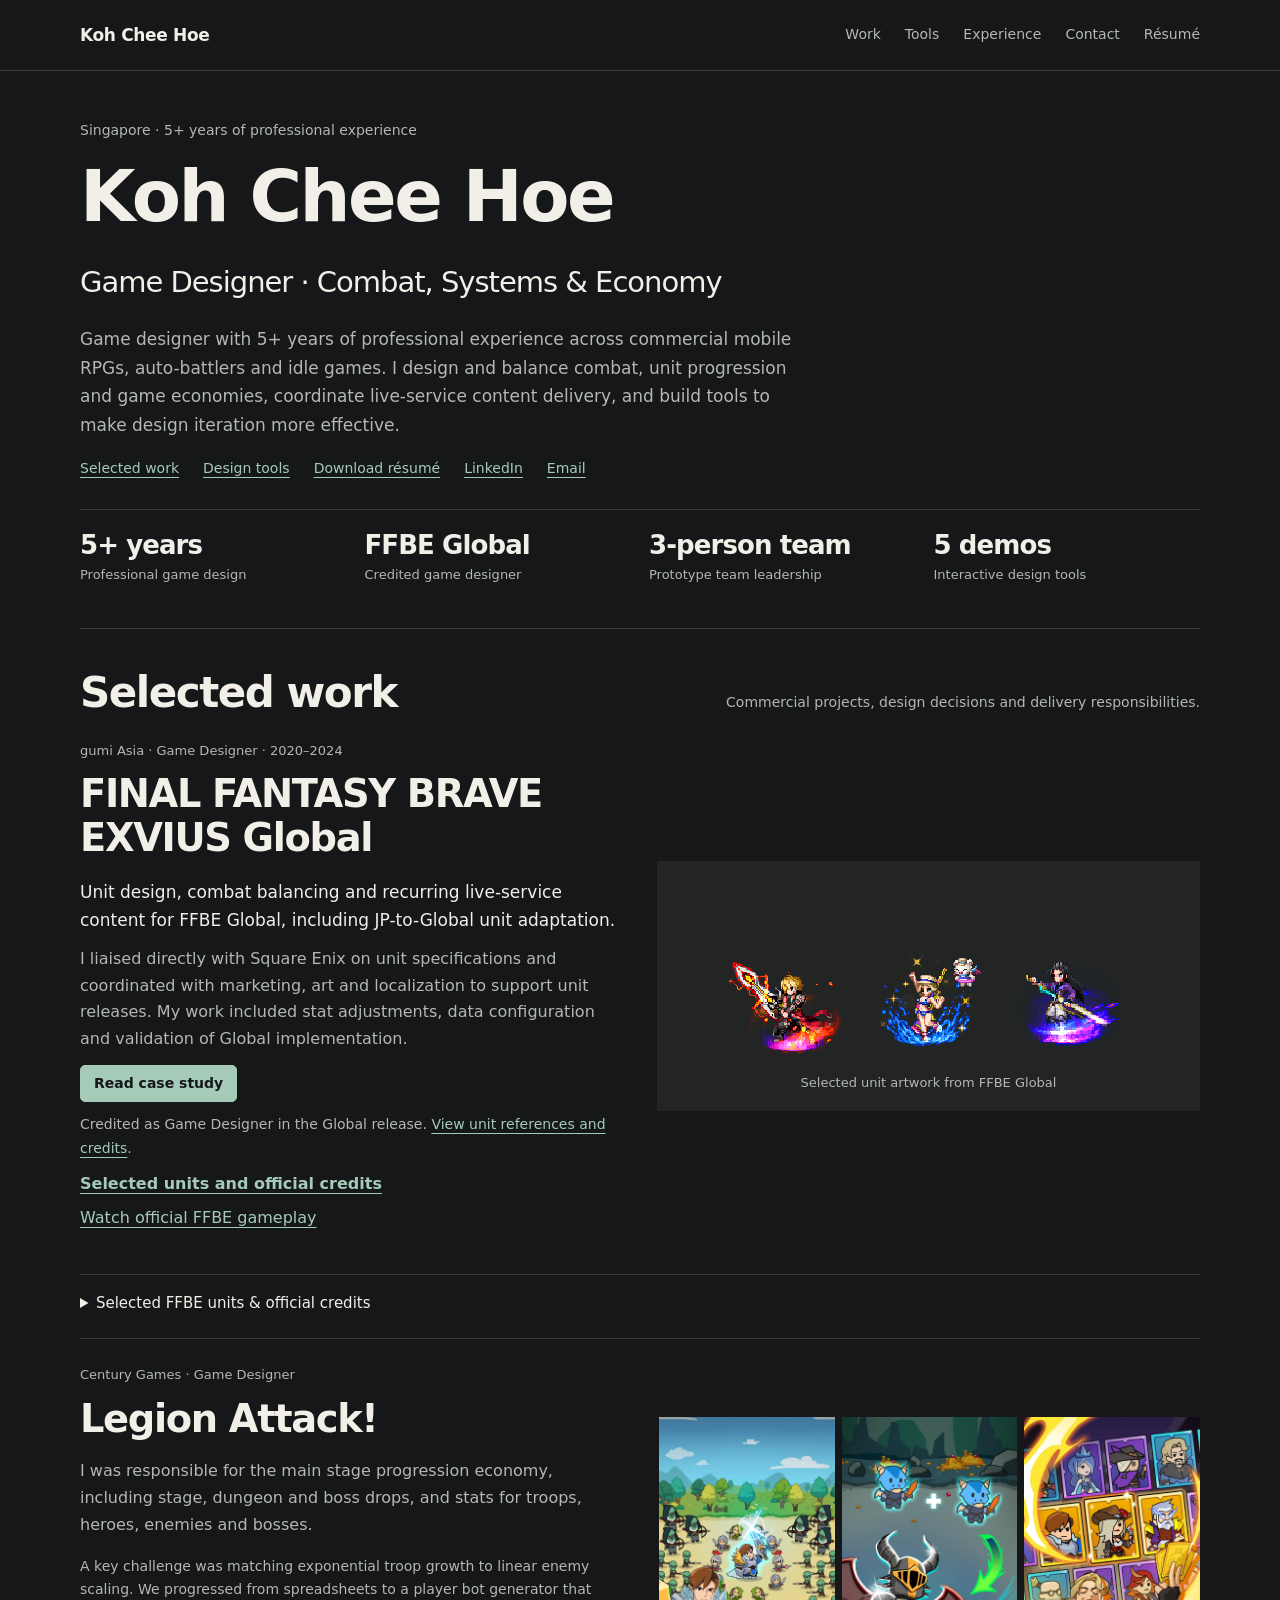
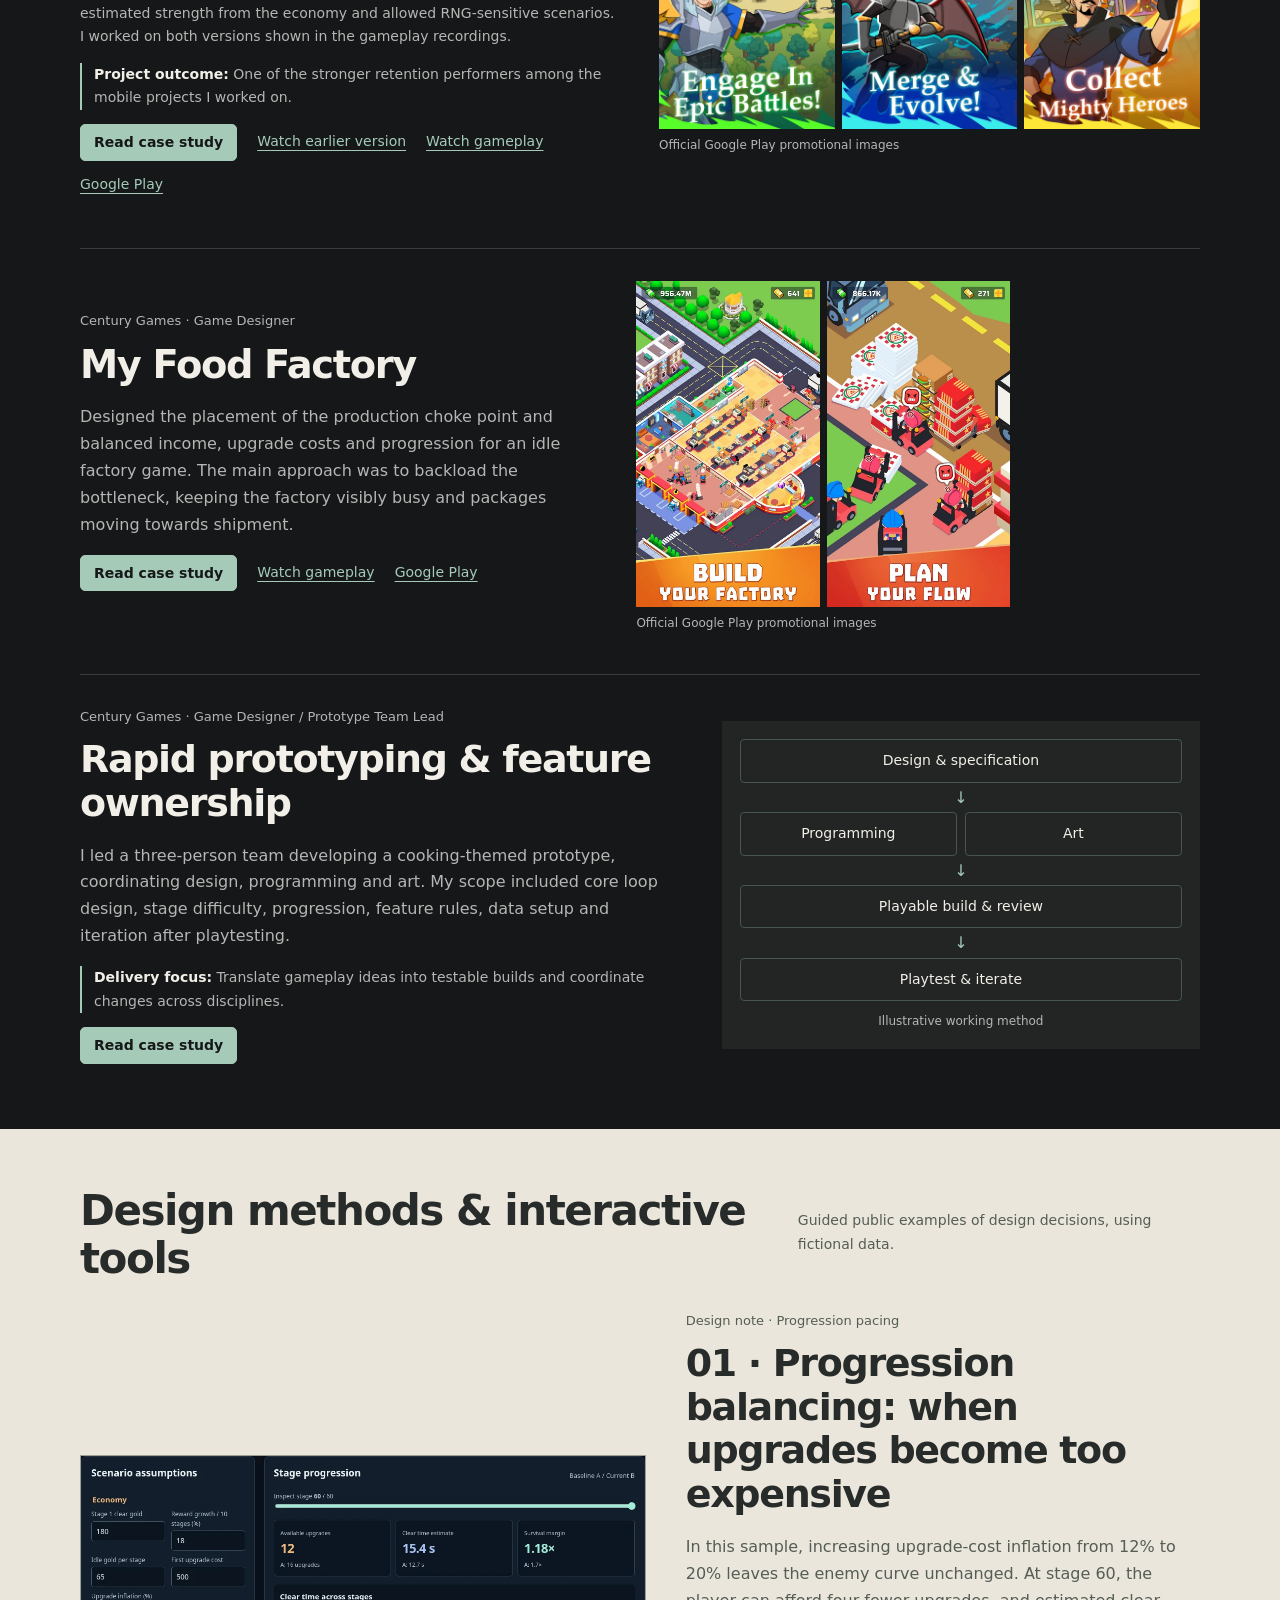
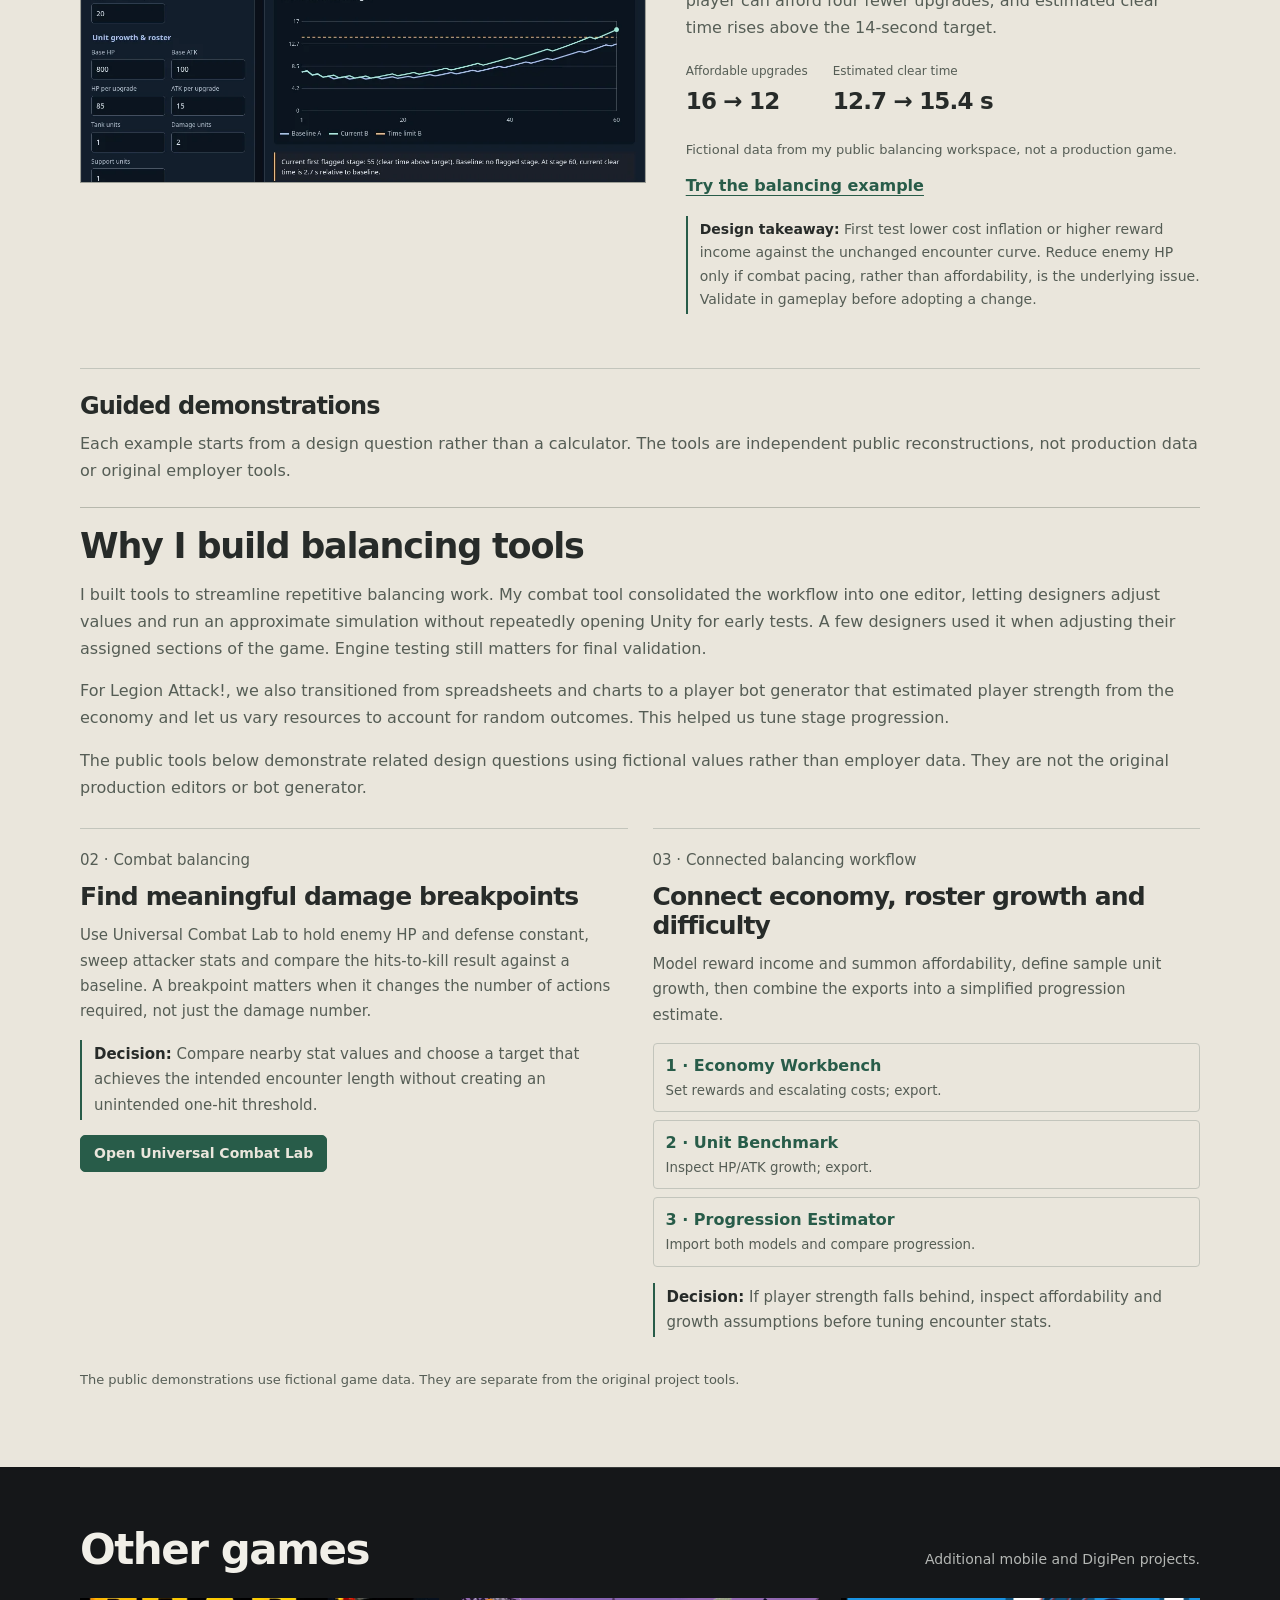
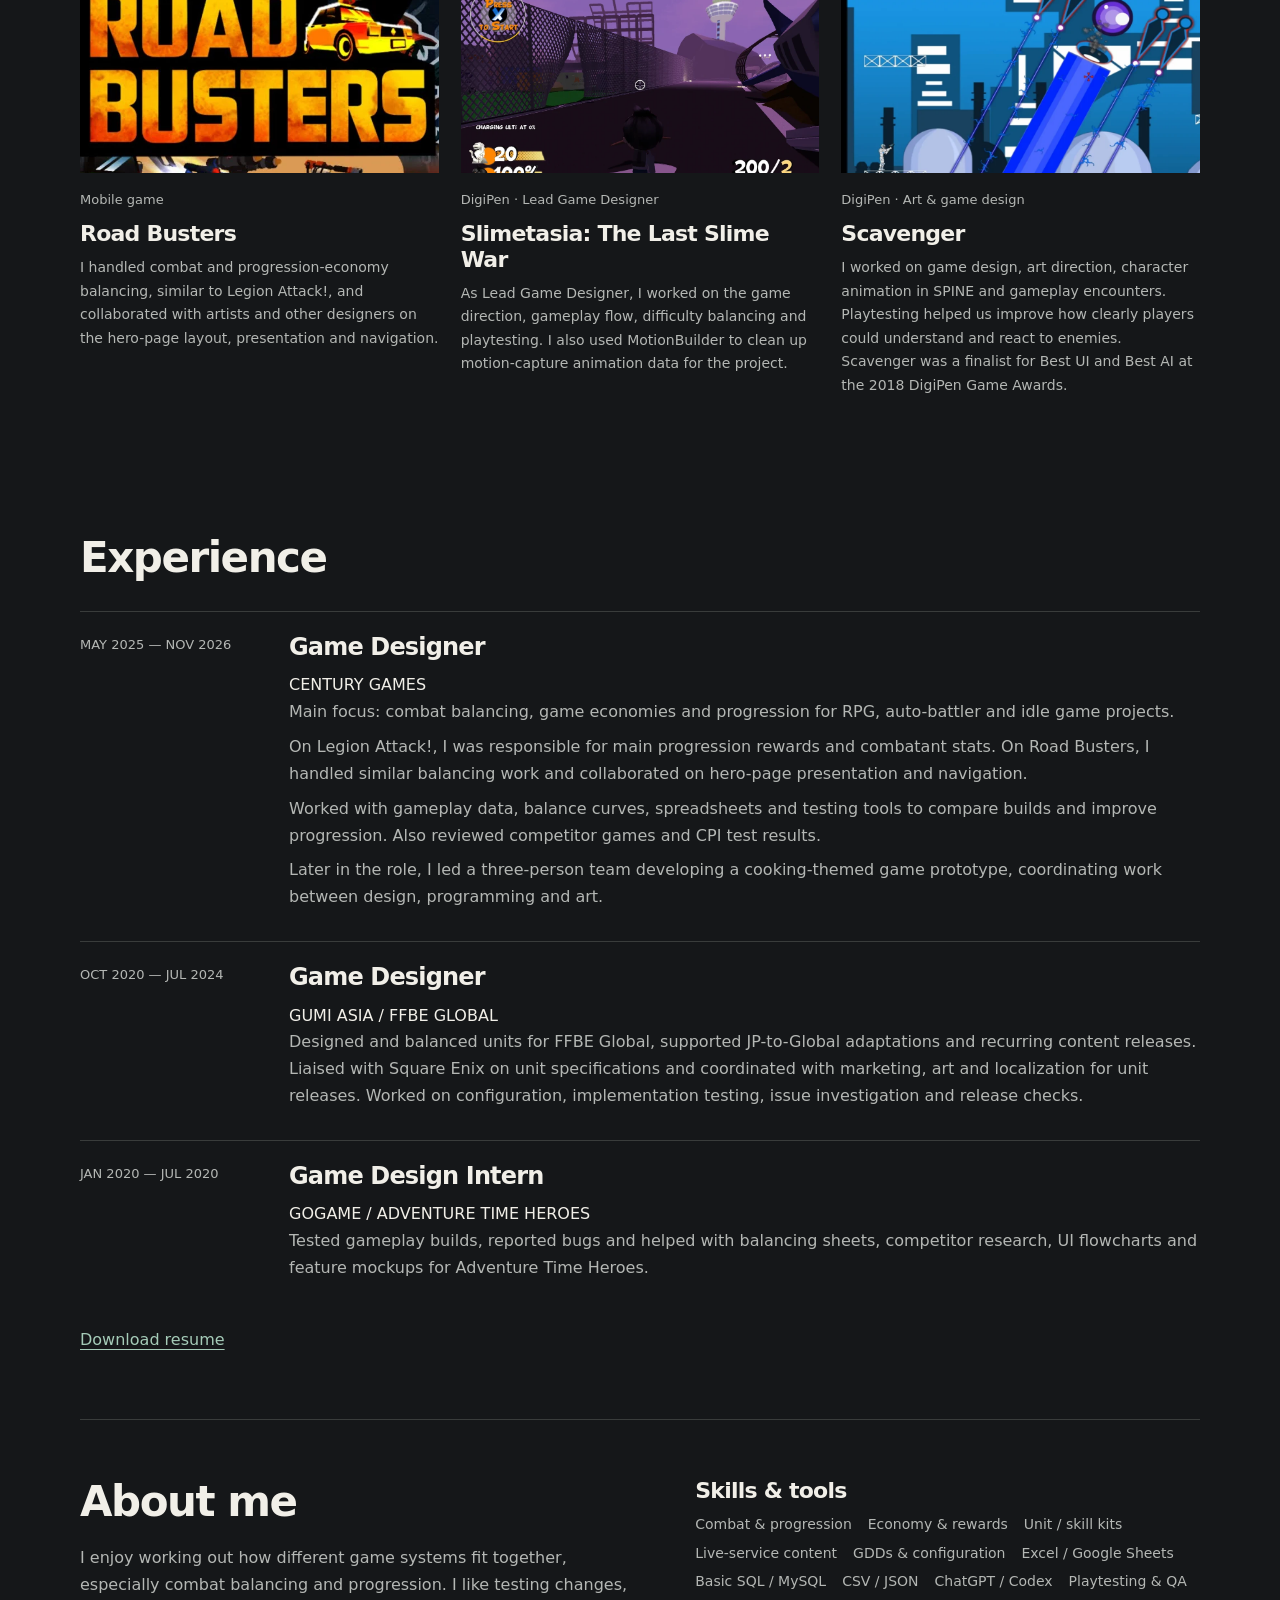
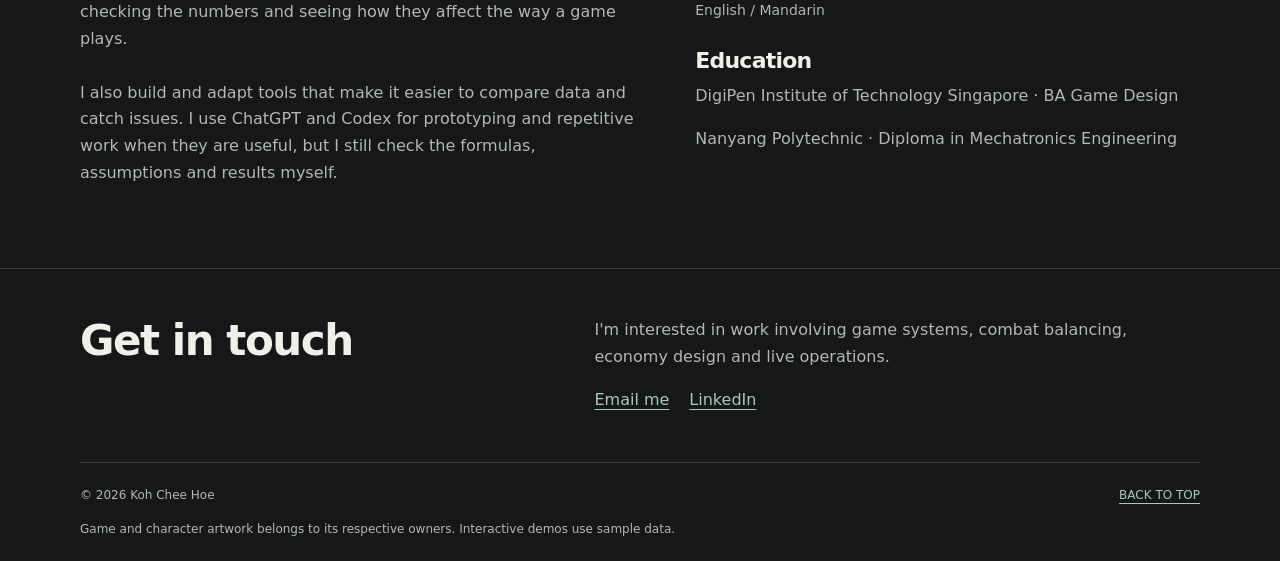
==== commit c66c1ad5: "Stage exact V2.9 homepage and rapid-prototyping case study" ====
--- a/index.html
+++ b/index.html
@@ -1,9 +1,9 @@
 <!DOCTYPE html>
 
-<html lang="en"><head><meta charset="utf-8"/><meta content="width=device-width,initial-scale=1" name="viewport"/><meta content="#151719" name="theme-color"/><meta content="Game Designer with 5+ years of professional experience in combat, economy, progression, live-service unit design and cross-functional delivery. Commercial projects and interactive design demonstrations." name="description"/><title>Koh Chee Hoe | Game Designer — Combat, Systems &amp; Economy</title><link href="assets/favicon.svg" rel="icon" type="image/svg+xml"/><meta content="Koh Chee Hoe | Game Design Portfolio" property="og:title"/><meta content="Combat and economy balancing, FFBE Global unit design, game projects and interactive balancing tools." property="og:description"/><meta content="website" property="og:type"/><meta content="https://ch-1chimi.github.io/game-design-portfolio/" property="og:url"/><meta content="https://ch-1chimi.github.io/game-design-portfolio/assets/legion-attack-gameplay.jpg" property="og:image"/><meta content="summary_large_image" name="twitter:card"/><link rel="stylesheet" href="assets/portfolio-base.css"><link rel="stylesheet" href="assets/portfolio-home.css"></head>
+<html lang="en"><head><meta charset="utf-8"/><meta content="width=device-width,initial-scale=1" name="viewport"/><meta content="#151719" name="theme-color"/><meta content="Game Designer with 5+ years of professional experience in combat, economy, progression, live-service unit design and cross-functional delivery. Commercial projects and interactive design demonstrations." name="description"/><title>Koh Chee Hoe | Game Designer — Combat, Systems &amp; Economy</title><link href="assets/favicon.svg" rel="icon" type="image/svg+xml"/><meta content="Koh Chee Hoe | Game Design Portfolio" property="og:title"/><meta content="Combat and economy balancing, FFBE Global unit design, game projects and interactive balancing tools." property="og:description"/><meta content="website" property="og:type"/><meta content="https://ch-1chimi.github.io/game-design-portfolio/" property="og:url"/><meta content="https://ch-1chimi.github.io/game-design-portfolio/assets/legion-attack-gameplay.jpg" property="og:image"/><meta content="summary_large_image" name="twitter:card"/><link rel="stylesheet" href="assets/portfolio-v29.css"/></head>
 <body><a class="skip" href="#main">Skip to content</a>
-<header class="site-head"><div class="wrap head-inner"><a aria-label="Koh Chee Hoe — home" class="brand" href="#home">Koh Chee Hoe</a><nav aria-label="Main navigation" class="nav"><a href="#work">Work</a><a href="#tools">Tools</a><a href="#career">Experience</a><a href="#contact">Contact</a><a class="nav-resume" download="Koh_Chee_Hoe_Game_Designer_Resume.pdf" href="assets/Koh_Chee_Hoe_Game_Designer_Resume.pdf">Résumé</a></nav><button aria-controls="mobile-nav" aria-expanded="false" aria-label="Toggle navigation" class="menu-button"><span></span><span></span><span></span></button></div><nav aria-label="Mobile navigation" class="mobile-nav" hidden="" id="mobile-nav"><a href="#work">Work</a><a href="#tools">Tools</a><a href="#career">Experience</a><a href="#contact">Contact</a><a download="Koh_Chee_Hoe_Game_Designer_Resume.pdf" href="assets/Koh_Chee_Hoe_Game_Designer_Resume.pdf">Résumé</a></nav></header>
-<main id="main"><section class="intro wrap" id="home"><p class="location">Singapore · 5+ years of professional experience</p><h1>Koh Chee Hoe</h1><p class="discipline">Game Designer · Combat, Systems &amp; Economy</p><div class="intro-bottom"><p>Game designer with 5+ years of professional experience across commercial mobile RPGs, auto-battlers and idle games. I design and balance combat, unit progression and game economies, coordinate live-service content delivery, and build tools to make design iteration more effective.</p><div class="intro-links"><a href="#work">Selected work</a><a href="#tools">Design tools</a><a download="Koh_Chee_Hoe_Game_Designer_Resume.pdf" href="assets/Koh_Chee_Hoe_Game_Designer_Resume.pdf">Download résumé</a><a href="https://www.linkedin.com/in/kohcheehoe" rel="noopener noreferrer" target="_blank">LinkedIn</a><a href="mailto:ahh_hoe@hotmail.com">Email</a></div></div><div aria-label="Professional highlights" class="highlights"><div><strong>5+ years</strong><span>Professional game design</span></div><div><strong>FFBE Global</strong><span>Credited game designer</span></div><div><strong>3-person team</strong><span>Prototype team leadership</span></div><div><strong>5 demos</strong><span>Interactive design tools</span></div></div></section><section class="wrap projects" id="work"><div class="section-title"><h2>Selected work</h2><p>Commercial projects, design decisions and delivery responsibilities.</p></div><article class="project-row ffbe-project" id="ffbe"><div class="feature-text"><div class="eyebrow">gumi Asia · Game Designer · 2020–2024</div><h3>FINAL FANTASY BRAVE EXVIUS Global</h3><p class="large">Unit design, combat balancing and recurring live-service content for FFBE Global, including JP-to-Global unit adaptation.</p><p>I liaised directly with Square Enix on unit specifications and coordinated with marketing, art and localization to support unit releases. My work included stat adjustments, data configuration and validation of Global implementation.</p><p class="case-action"><a class="text-cta case-btn" href="cases/ffbe-global.html">Read case study</a></p><p class="project-proof">Credited as Game Designer in the Global release. <a href="#unit-gallery">View unit references and credits</a>.</p><a class="text-cta" href="#unit-gallery">Selected units and official credits</a><div class="ffbe-video-reference"><a aria-label="Watch official FINAL FANTASY BRAVE EXVIUS Global Neo Visions guide on YouTube" href="https://www.youtube.com/watch?v=ODoG_cva0Fk" rel="noopener noreferrer" target="_blank">  Watch official FFBE gameplay</a></div></div><div class="feature-image ffbe-art"><div class="sprite-collage"><img alt="Rain Neo Vision pixel art" height="128" src="assets/rain_neo_vision_nv.webp" width="128"/><img alt="Summer Sniper Physalis pixel art" height="128" src="assets/summer_sniper_physalis_nv.webp" width="128"/><img alt="Lasswell Neo Vision pixel art" height="128" src="assets/lasswell_nv.webp" width="128"/></div><div class="sprite-caption">Selected unit artwork from FFBE Global</div></div></article><details class="ffbe-details"><summary>Selected FFBE units &amp; official credits</summary><div class="gallery-heading" id="unit-gallery"><div><h3>Selected FFBE units</h3></div><p>A selection of units featured in my earlier portfolio, with public artwork and reference links.</p></div><div class="unit-gallery">
+<header class="site-head"><div class="wrap head-inner"><a aria-label="Koh Chee Hoe — home" class="brand" href="#home">Koh Chee Hoe</a><nav aria-label="Main navigation" class="nav"><a href="#work">Work</a><a href="#tools">Tools</a><a href="#career">Experience</a><a href="#contact">Contact</a><a class="nav-resume" download="Koh_Chee_Hoe_Game_Designer_Resume.pdf" href="Koh_Chee_Hoe_Game_Designer_Resume.pdf">Résumé</a></nav><button aria-controls="mobile-nav" aria-expanded="false" aria-label="Toggle navigation" class="menu-button"><span></span><span></span><span></span></button></div><nav aria-label="Mobile navigation" class="mobile-nav" hidden="" id="mobile-nav"><a href="#work">Work</a><a href="#tools">Tools</a><a href="#career">Experience</a><a href="#contact">Contact</a><a download="Koh_Chee_Hoe_Game_Designer_Resume.pdf" href="Koh_Chee_Hoe_Game_Designer_Resume.pdf">Résumé</a></nav></header>
+<main id="main"><section class="intro wrap" id="home"><p class="location">Singapore · 5+ years of professional experience</p><h1>Koh Chee Hoe</h1><p class="discipline">Game Designer · Combat, Systems &amp; Economy</p><div class="intro-bottom"><p>Game designer with 5+ years of professional experience across commercial mobile RPGs, auto-battlers and idle games. I design and balance combat, unit progression and game economies, coordinate live-service content delivery, and build tools to make design iteration more effective.</p><div class="intro-links"><a href="#work">Selected work</a><a href="#tools">Design tools</a><a download="Koh_Chee_Hoe_Game_Designer_Resume.pdf" href="Koh_Chee_Hoe_Game_Designer_Resume.pdf">Download résumé</a><a href="https://www.linkedin.com/in/kohcheehoe" rel="noopener noreferrer" target="_blank">LinkedIn</a><a href="mailto:ahh_hoe@hotmail.com">Email</a></div></div><div aria-label="Professional highlights" class="highlights"><div><strong>5+ years</strong><span>Professional game design</span></div><div><strong>FFBE Global</strong><span>Credited game designer</span></div><div><strong>3-person team</strong><span>Prototype team leadership</span></div><div><strong>5 demos</strong><span>Interactive design tools</span></div></div></section><section class="wrap projects" id="work"><div class="section-title"><h2>Selected work</h2><p>Commercial projects, design decisions and delivery responsibilities.</p></div><article class="project-row ffbe-project" id="ffbe"><div class="feature-text"><div class="eyebrow">gumi Asia · Game Designer · 2020–2024</div><h3>FINAL FANTASY BRAVE EXVIUS Global</h3><p class="large">Unit design, combat balancing and recurring live-service content for FFBE Global, including JP-to-Global unit adaptation.</p><p>I liaised directly with Square Enix on unit specifications and coordinated with marketing, art and localization to support unit releases. My work included stat adjustments, data configuration and validation of Global implementation.</p><p class="case-action"><a class="text-cta case-btn" href="cases/ffbe-global.html">Read case study</a></p><p class="project-proof">Credited as Game Designer in the Global release. <a href="#unit-gallery">View unit references and credits</a>.</p><a class="text-cta" href="#unit-gallery">Selected units and official credits</a><div class="ffbe-video-reference"><a aria-label="Watch official FINAL FANTASY BRAVE EXVIUS Global Neo Visions guide on YouTube" href="https://www.youtube.com/watch?v=ODoG_cva0Fk" rel="noopener noreferrer" target="_blank">  Watch official FFBE gameplay</a></div></div><div class="feature-image ffbe-art"><div class="sprite-collage"><img alt="Rain Neo Vision pixel art" height="128" src="assets/rain_neo_vision_nv.webp" width="128"/><img alt="Summer Sniper Physalis pixel art" height="128" src="assets/summer_sniper_physalis_nv.webp" width="128"/><img alt="Lasswell Neo Vision pixel art" height="128" src="assets/lasswell_nv.webp" width="128"/></div><div class="sprite-caption">Selected unit artwork from FFBE Global</div></div></article><details class="ffbe-details"><summary>Selected FFBE units &amp; official credits</summary><div class="gallery-heading" id="unit-gallery"><div><h3>Selected FFBE units</h3></div><p>A selection of units featured in my earlier portfolio, with public artwork and reference links.</p></div><div class="unit-gallery">
 <a class="unit-card" href="https://exvius.fandom.com/wiki/Runda/JP" rel="noopener noreferrer" target="_blank"><div><img alt="Runda" loading="lazy" src="assets/runda.webp"/></div><b>Runda</b><small>JP / Global reference</small></a>
 <a class="unit-card" href="https://exvius.fandom.com/wiki/Lehftia/JP" rel="noopener noreferrer" target="_blank"><div><img alt="Lehftia" loading="lazy" src="assets/lehftia.webp"/></div><b>Lehftia</b><small>JP / Global reference</small></a>
 <a class="unit-card" href="https://exvius.fandom.com/wiki/Haveh/JP" rel="noopener noreferrer" target="_blank"><div><img alt="Haveh" loading="lazy" src="assets/haveh.webp"/></div><b>Haveh</b><small>JP / Global reference</small></a>
@@ -20,6 +20,6 @@
 <img alt="FINAL FANTASY BRAVE EXVIUS Global in-game staff roll showing the Game Designer heading and Koh Chee Hoe listed among other designers" height="430" loading="lazy" src="assets/ffbe-game-designer-credits-crop.jpg" width="558"/>
 <figcaption>FFBE Global in-game staff credits, cropped to show the Game Designer section.</figcaption>
 </figure>
-</div></details><article class="project-row lead-project legion-secondary" id="legion-attack"><a aria-label="Read Legion Attack! project notes and view official Google Play images" class="game-image store-preview" href="cases/legion-attack.html"><div class="store-triptych"><img alt="Engage in Epic Battles — Combat encounters and formations (official Google Play promotional image)" decoding="async" height="1280" loading="lazy" src="assets/legion-store-battles.webp" width="720"/><img alt="Merge &amp; Evolve — Troop merging and growth (official Google Play promotional image)" decoding="async" height="1280" loading="lazy" src="assets/legion-store-merge.webp" width="720"/><img alt="Collect Mighty Heroes — Hero collection and unit variety (official Google Play promotional image)" decoding="async" height="1280" loading="lazy" src="assets/legion-store-heroes.webp" width="720"/></div><p class="store-credit">Official Google Play promotional images</p></a><div class="game-copy"><div class="eyebrow">Century Games · Game Designer</div><h3>Legion Attack!</h3><p>I was responsible for the main stage progression economy, including stage, dungeon and boss drops, and stats for troops, heroes, enemies and bosses.</p><p class="project-proof">A key challenge was matching exponential troop growth to linear enemy scaling. We progressed from spreadsheets to a player bot generator that estimated strength from the economy and allowed RNG-sensitive scenarios. I worked on both versions shown in the gameplay recordings.</p><p class="outcome-note"><strong>Project outcome:</strong> One of the stronger retention performers among the mobile projects I worked on.</p><div class="game-secondary-link"><a class="case-btn" href="cases/legion-attack.html">Read case study</a><a href="https://www.youtube.com/watch?v=Qf5YnUXmDcs" rel="noopener noreferrer" target="_blank"> Watch earlier version</a><a href="https://www.youtube.com/watch?v=cKFKzhEtm-g" rel="noopener noreferrer" target="_blank">Watch gameplay</a><a href="https://play.google.com/store/apps/details?id=com.fun.cozy.brain&amp;hl=en_SG" rel="noopener noreferrer" target="_blank">Google Play</a></div></div></article><article class="project-row food-project" id="food-factory"><a aria-label="Read My Food Factory project notes and view official Google Play images" class="game-image food-image store-preview" href="cases/my-food-factory.html"><div class="store-triptych"><img alt="Build Your Factory — Factory overview (official Google Play promotional image)" decoding="async" height="1280" loading="lazy" src="assets/food-store-factory.webp" width="720"/><img alt="Plan Your Flow — Production layout and pacing (official Google Play promotional image)" decoding="async" height="1280" loading="lazy" src="assets/food-store-flow.webp" width="720"/><img alt="Upgrade the Facilities — Facility upgrades and economy (official Google Play promotional image)" decoding="async" height="1280" loading="lazy" src="assets/food-store-upgrades.webp" width="720"/></div><p class="store-credit">Official Google Play promotional images</p></a><div class="game-copy"><div class="eyebrow">Century Games · Game Designer</div><h3>My Food Factory</h3><p>Designed the placement of the production choke point and balanced income, upgrade costs and progression for an idle factory game. The main approach was to backload the bottleneck, keeping the factory visibly busy and packages moving towards shipment.</p><div class="game-secondary-link food-actions"><a class="case-btn" href="cases/my-food-factory.html">Read case study</a><a href="https://www.youtube.com/watch?v=4Y73DTlCYFE" rel="noopener noreferrer" target="_blank"> Watch gameplay</a><a href="https://play.google.com/store/apps/details?id=com.xiibraves.myliege&amp;hl=en_SG" rel="noopener noreferrer" target="_blank">Google Play</a></div></div></article><article class="prototype-feature" id="prototyping"><div><p class="eyebrow">Century Games · Game Designer / Prototype Team Lead</p><h3>Rapid prototyping &amp; feature ownership</h3><p>I led a three-person team developing a cooking-themed prototype, coordinating design, programming and art. My scope included core loop design, stage difficulty, progression, feature rules, data setup and iteration after playtesting.</p><p class="outcome-note"><strong>Delivery focus:</strong> Translate gameplay ideas into testable builds and coordinate changes across disciplines.</p><a class="case-btn" href="cases/rapid-prototyping.html">Read case study</a></div><div aria-label="Prototype iteration method" class="prototype-diagram"><span>Design &amp; specification</span><i aria-hidden="true">↓</i><div class="prototype-team"><span>Programming</span><span>Art</span></div><i aria-hidden="true">↓</i><span>Playable build &amp; review</span><i aria-hidden="true">↓</i><span>Playtest &amp; iterate</span><small>Illustrative working method</small></div></article></section><section class="technical section" id="tools"><div class="wrap"><div class="section-title"><h2>Design methods &amp; interactive tools</h2><p>Guided public examples of design decisions, using fictional data.</p></div><div class="v2-workspace design-note"><a class="v2-workspace-image" href="tools/balance-workspace.html"><img alt="Interactive workspace showing editable economy and roster inputs beside A/B scenario results" height="639" loading="lazy" src="assets/balance-workspace-preview.webp" width="1106"/></a><div><p class="eyebrow">Design note · Progression pacing</p><h3>01 · Progression balancing: when upgrades become too expensive</h3><p>In this sample, increasing upgrade-cost inflation from 12% to 20% leaves the enemy curve unchanged. At stage 60, the player can afford four fewer upgrades, and estimated clear time rises above the 14-second target.</p><dl class="note-data"><div><dt>Affordable upgrades</dt><dd>16 → 12</dd></div><div><dt>Estimated clear time</dt><dd>12.7 → 15.4 s</dd></div></dl><p class="caption">Fictional data from my public balancing workspace, not a production game.</p><a class="text-cta" href="tools/balance-workspace.html">Try the balancing example</a><p class="decision-note"><strong>Design takeaway:</strong> First test lower cost inflation or higher reward income against the unchanged encounter curve. Reduce enemy HP only if combat pacing, rather than affordability, is the underlying issue. Validate in gameplay before adopting a change.</p></div></div><div class="v2-tool-heading"><h3>Guided demonstrations</h3><p>Each example starts from a design question rather than a calculator. The tools are independent public reconstructions, not production data or original employer tools.</p></div><div class="workflow-note" style="margin:22px 0 26px;border-top:1px solid #b7b8ad;padding-top:18px"><h3>Why I build balancing tools</h3><p>I built tools to streamline repetitive balancing work. My combat tool consolidated the workflow into one editor, letting designers adjust values and run an approximate simulation without repeatedly opening Unity for early tests. A few designers used it when adjusting their assigned sections of the game. Engine testing still matters for final validation.</p><p>For Legion Attack!, we also transitioned from spreadsheets and charts to a player bot generator that estimated player strength from the economy and let us vary resources to account for random outcomes. This helped us tune stage progression.</p><p>The public tools below demonstrate related design questions using fictional values rather than employer data. They are not the original production editors or bot generator.</p></div><div class="guided-tools"><article class="guided-card"><p class="eyebrow">02 · Combat balancing</p><h3>Find meaningful damage breakpoints</h3><p>Use Universal Combat Lab to hold enemy HP and defense constant, sweep attacker stats and compare the hits-to-kill result against a baseline. A breakpoint matters when it changes the number of actions required, not just the damage number.</p><p class="decision-note"><strong>Decision:</strong> Compare nearby stat values and choose a target that achieves the intended encounter length without creating an unintended one-hit threshold.</p><a class="case-btn" href="tools/universal-combat-lab.html">Open Universal Combat Lab</a></article><article class="guided-card"><p class="eyebrow">03 · Connected balancing workflow</p><h3>Connect economy, roster growth and difficulty</h3><p>Model reward income and summon affordability, define sample unit growth, then combine the exports into a simplified progression estimate.</p><div class="tool-steps"><a href="tools/economy-demo.html"><b>1 · Economy Workbench</b><small>Set rewards and escalating costs; export.</small></a><a href="tools/unit-demo.html"><b>2 · Unit Benchmark</b><small>Inspect HP/ATK growth; export.</small></a><a href="tools/progression-demo.html"><b>3 · Progression Estimator</b><small>Import both models and compare progression.</small></a></div><p class="decision-note"><strong>Decision:</strong> If player strength falls behind, inspect affordability and growth assumptions before tuning encounter stats.</p></article></div><p class="scope-note">The public demonstrations use fictional game data. They are separate from the original project tools.</p></div></section><section class="wrap section other-games" id="games"><div class="section-title"><h2>Other games</h2><p>Additional mobile and DigiPen projects.</p></div><div class="other-grid"><article class="game-card media-local"><a aria-label="Watch public Road Busters gameplay video" class="game-image" href="https://www.youtube.com/watch?v=idRYVNgwY9s" rel="noopener noreferrer" target="_blank"><img alt="User-supplied thumbnail from the public Road Busters gameplay recording" decoding="async" loading="lazy" src="assets/road-busters-portfolio.webp"/></a><div class="game-copy"><div class="eyebrow">Mobile game</div><h3>Road Busters</h3><p>I handled combat and progression-economy balancing, similar to Legion Attack!, and collaborated with artists and other designers on the hero-page layout, presentation and navigation.</p></div></article><article class="game-card"><a aria-label="View Slimetasia on DigiPen" class="game-image" href="https://games.digipen.edu/games/slimetasia-the-last-slime-war" rel="noopener noreferrer" target="_blank"><img alt="Original Slimetasia gameplay in Singapore-inspired street" loading="lazy" src="assets/slimetasia-portfolio.webp"/></a><div class="game-copy"><div class="eyebrow">DigiPen · Lead Game Designer</div><h3>Slimetasia: The Last Slime War</h3><p>As Lead Game Designer, I worked on the game direction, gameplay flow, difficulty balancing and playtesting. I also used MotionBuilder to clean up motion-capture animation data for the project.</p></div></article><article class="game-card"><a aria-label="View Scavenger on DigiPen" class="game-image" href="https://games.digipen.edu/games/scavenger" rel="noopener noreferrer" target="_blank"><img alt="Original Scavenger two-dimensional boss encounter screenshot" loading="lazy" src="assets/scavenger-portfolio.webp"/></a><div class="game-copy"><div class="eyebrow">DigiPen · Art &amp; game design</div><h3>Scavenger</h3><p>I worked on game design, art direction, character animation in SPINE and gameplay encounters. Playtesting helped us improve how clearly players could understand and react to enemies. Scavenger was a finalist for Best UI and Best AI at the 2018 DigiPen Game Awards.</p></div></article></div></section><section class="section section-career" id="career"><div class="wrap"><div class="section-head"><div><h2>Experience</h2></div></div><div class="career-grid"><article class="career-item"><div class="career-date">MAY 2025 — NOV 2026</div><div class="career-body"><div class="career-head"><h3>Game Designer</h3><span>CENTURY GAMES</span></div><p class="career-lead">Main focus: combat balancing, game economies and progression for RPG, auto-battler and idle game projects.</p><p>On Legion Attack!, I was responsible for main progression rewards and combatant stats. On Road Busters, I handled similar balancing work and collaborated on hero-page presentation and navigation.</p><p>Worked with gameplay data, balance curves, spreadsheets and testing tools to compare builds and improve progression. Also reviewed competitor games and CPI test results.</p><p class="career-secondary">Later in the role, I led a three-person team developing a cooking-themed game prototype, coordinating work between design, programming and art.</p></div></article><article class="career-item"><div class="career-date">OCT 2020 — JUL 2024</div><div class="career-body"><div class="career-head"><h3>Game Designer</h3><span>GUMI ASIA / FFBE GLOBAL</span></div><p>Designed and balanced units for FFBE Global, supported JP-to-Global adaptations and recurring content releases. Liaised with Square Enix on unit specifications and coordinated with marketing, art and localization for unit releases. Worked on configuration, implementation testing, issue investigation and release checks.</p></div></article><article class="career-item"><div class="career-date">JAN 2020 — JUL 2020</div><div class="career-body"><div class="career-head"><h3>Game Design Intern</h3><span>GOGAME / ADVENTURE TIME HEROES</span></div><p>Tested gameplay builds, reported bugs and helped with balancing sheets, competitor research, UI flowcharts and feature mockups for Adventure Time Heroes.</p></div></article></div><a class="button secondary" download="Koh_Chee_Hoe_Game_Designer_Resume.pdf" href="assets/Koh_Chee_Hoe_Game_Designer_Resume.pdf">Download resume </a></div></section><section class="section wrap about" id="about"><div><h2>About me</h2><p>I enjoy working out how different game systems fit together, especially combat balancing and progression. I like testing changes, checking the numbers and seeing how they affect the way a game plays.<br/><br/>I also build and adapt tools that make it easier to compare data and catch issues. I use ChatGPT and Codex for prototyping and repetitive work when they are useful, but I still check the formulas, assumptions and results myself.</p></div><div class="about-side"><h3>Skills &amp; tools</h3><div class="pill-list"><span>Combat &amp; progression</span><span>Economy &amp; rewards</span><span>Unit / skill kits</span><span>Live-service content</span><span>GDDs &amp; configuration</span><span>Excel / Google Sheets</span><span>Basic SQL / MySQL</span><span>CSV / JSON</span><span>ChatGPT / Codex</span><span>Playtesting &amp; QA</span><span>English / Mandarin</span></div><h3>Education</h3><p>DigiPen Institute of Technology Singapore · BA Game Design</p><p>Nanyang Polytechnic · Diploma in Mechatronics Engineering</p></div></section><section class="closing" id="contact"><div class="wrap closing-grid"><div><h2>Get in touch</h2></div><div><p>I'm interested in work involving game systems, combat balancing, economy design and live operations.</p><a class="button primary" href="mailto:ahh_hoe@hotmail.com">Email me</a><a class="button secondary" href="https://www.linkedin.com/in/kohcheehoe" rel="noopener noreferrer" target="_blank">LinkedIn</a></div></div></section></main><footer class="wrap footer"><span>© 2026 Koh Chee Hoe</span><a href="#home">BACK TO TOP</a><span>Game and character artwork belongs to its respective owners. Interactive demos use sample data.</span></footer>
+</div></details><article class="project-row lead-project legion-secondary" id="legion-attack"><a aria-label="Read Legion Attack! project notes and view official Google Play images" class="game-image store-preview" href="cases/legion-attack.html"><div class="store-triptych"><img alt="Engage in Epic Battles — Combat encounters and formations (official Google Play promotional image)" decoding="async" height="1280" loading="lazy" src="assets/legion-store-battles.webp" width="720"/><img alt="Merge &amp; Evolve — Troop merging and growth (official Google Play promotional image)" decoding="async" height="1280" loading="lazy" src="assets/legion-store-merge.webp" width="720"/><img alt="Collect Mighty Heroes — Hero collection and unit variety (official Google Play promotional image)" decoding="async" height="1280" loading="lazy" src="assets/legion-store-heroes.webp" width="720"/></div><p class="store-credit">Official Google Play promotional images</p></a><div class="game-copy"><div class="eyebrow">Century Games · Game Designer</div><h3>Legion Attack!</h3><p>I was responsible for the main stage progression economy, including stage, dungeon and boss drops, and stats for troops, heroes, enemies and bosses.</p><p class="project-proof">A key challenge was matching exponential troop growth to linear enemy scaling. We progressed from spreadsheets to a player bot generator that estimated strength from the economy and allowed RNG-sensitive scenarios. I worked on both versions shown in the gameplay recordings.</p><p class="outcome-note"><strong>Project outcome:</strong> One of the stronger retention performers among the mobile projects I worked on.</p><div class="game-secondary-link"><a class="case-btn" href="cases/legion-attack.html">Read case study</a><a href="https://www.youtube.com/watch?v=Qf5YnUXmDcs" rel="noopener noreferrer" target="_blank"> Watch earlier version</a><a href="https://www.youtube.com/watch?v=cKFKzhEtm-g" rel="noopener noreferrer" target="_blank">Watch gameplay</a><a href="https://play.google.com/store/apps/details?id=com.fun.cozy.brain&amp;hl=en_SG" rel="noopener noreferrer" target="_blank">Google Play</a></div></div></article><article class="project-row food-project" id="food-factory"><a aria-label="Read My Food Factory project notes and view official Google Play images" class="game-image food-image store-preview" href="cases/my-food-factory.html"><div class="store-triptych"><img alt="Build Your Factory — Factory overview (official Google Play promotional image)" decoding="async" height="1280" loading="lazy" src="assets/food-store-build.webp" width="720"/><img alt="Plan Your Flow — Production layout and pacing (official Google Play promotional image)" decoding="async" height="1280" loading="lazy" src="assets/food-store-flow.webp" width="720"/><img alt="Upgrade the Facilities — Facility upgrades and economy (official Google Play promotional image)" decoding="async" height="1280" loading="lazy" src="assets/food-store-upgrade.webp" width="720"/></div><p class="store-credit">Official Google Play promotional images</p></a><div class="game-copy"><div class="eyebrow">Century Games · Game Designer</div><h3>My Food Factory</h3><p>Designed the placement of the production choke point and balanced income, upgrade costs and progression for an idle factory game. The main approach was to backload the bottleneck, keeping the factory visibly busy and packages moving towards shipment.</p><div class="game-secondary-link food-actions"><a class="case-btn" href="cases/my-food-factory.html">Read case study</a><a href="https://www.youtube.com/watch?v=4Y73DTlCYFE" rel="noopener noreferrer" target="_blank"> Watch gameplay</a><a href="https://play.google.com/store/apps/details?id=com.xiibraves.myliege&amp;hl=en_SG" rel="noopener noreferrer" target="_blank">Google Play</a></div></div></article><article class="prototype-feature" id="prototyping"><div><p class="eyebrow">Century Games · Game Designer / Prototype Team Lead</p><h3>Rapid prototyping &amp; feature ownership</h3><p>I led a three-person team developing a cooking-themed prototype, coordinating design, programming and art. My scope included core loop design, stage difficulty, progression, feature rules, data setup and iteration after playtesting.</p><p class="outcome-note"><strong>Delivery focus:</strong> Translate gameplay ideas into testable builds and coordinate changes across disciplines.</p><a class="case-btn" href="cases/rapid-prototyping.html">Read case study</a></div><div aria-label="Prototype iteration method" class="prototype-diagram"><span>Design &amp; specification</span><i aria-hidden="true">↓</i><div class="prototype-team"><span>Programming</span><span>Art</span></div><i aria-hidden="true">↓</i><span>Playable build &amp; review</span><i aria-hidden="true">↓</i><span>Playtest &amp; iterate</span><small>Illustrative working method</small></div></article></section><section class="technical section" id="tools"><div class="wrap"><div class="section-title"><h2>Design methods &amp; interactive tools</h2><p>Guided public examples of design decisions, using fictional data.</p></div><div class="v2-workspace design-note"><a class="v2-workspace-image" href="tools/balance-workspace.html"><img alt="Interactive workspace showing editable economy and roster inputs beside A/B scenario results" height="639" loading="lazy" src="assets/balance-workspace-preview.webp" width="1106"/></a><div><p class="eyebrow">Design note · Progression pacing</p><h3>01 · Progression balancing: when upgrades become too expensive</h3><p>In this sample, increasing upgrade-cost inflation from 12% to 20% leaves the enemy curve unchanged. At stage 60, the player can afford four fewer upgrades, and estimated clear time rises above the 14-second target.</p><dl class="note-data"><div><dt>Affordable upgrades</dt><dd>16 → 12</dd></div><div><dt>Estimated clear time</dt><dd>12.7 → 15.4 s</dd></div></dl><p class="caption">Fictional data from my public balancing workspace, not a production game.</p><a class="text-cta" href="tools/balance-workspace.html">Try the balancing example</a><p class="decision-note"><strong>Design takeaway:</strong> First test lower cost inflation or higher reward income against the unchanged encounter curve. Reduce enemy HP only if combat pacing, rather than affordability, is the underlying issue. Validate in gameplay before adopting a change.</p></div></div><div class="v2-tool-heading"><h3>Guided demonstrations</h3><p>Each example starts from a design question rather than a calculator. The tools are independent public reconstructions, not production data or original employer tools.</p></div><div class="workflow-note" style="margin:22px 0 26px;border-top:1px solid #b7b8ad;padding-top:18px"><h3>Why I build balancing tools</h3><p>I built tools to streamline repetitive balancing work. My combat tool consolidated the workflow into one editor, letting designers adjust values and run an approximate simulation without repeatedly opening Unity for early tests. A few designers used it when adjusting their assigned sections of the game. Engine testing still matters for final validation.</p><p>For Legion Attack!, we also transitioned from spreadsheets and charts to a player bot generator that estimated player strength from the economy and let us vary resources to account for random outcomes. This helped us tune stage progression.</p><p>The public tools below demonstrate related design questions using fictional values rather than employer data. They are not the original production editors or bot generator.</p></div><div class="guided-tools"><article class="guided-card"><p class="eyebrow">02 · Combat balancing</p><h3>Find meaningful damage breakpoints</h3><p>Use Universal Combat Lab to hold enemy HP and defense constant, sweep attacker stats and compare the hits-to-kill result against a baseline. A breakpoint matters when it changes the number of actions required, not just the damage number.</p><p class="decision-note"><strong>Decision:</strong> Compare nearby stat values and choose a target that achieves the intended encounter length without creating an unintended one-hit threshold.</p><a class="case-btn" href="tools/universal-combat-lab.html">Open Universal Combat Lab</a></article><article class="guided-card"><p class="eyebrow">03 · Connected balancing workflow</p><h3>Connect economy, roster growth and difficulty</h3><p>Model reward income and summon affordability, define sample unit growth, then combine the exports into a simplified progression estimate.</p><div class="tool-steps"><a href="tools/economy-demo.html"><b>1 · Economy Workbench</b><small>Set rewards and escalating costs; export.</small></a><a href="tools/unit-demo.html"><b>2 · Unit Benchmark</b><small>Inspect HP/ATK growth; export.</small></a><a href="tools/progression-demo.html"><b>3 · Progression Estimator</b><small>Import both models and compare progression.</small></a></div><p class="decision-note"><strong>Decision:</strong> If player strength falls behind, inspect affordability and growth assumptions before tuning encounter stats.</p></article></div><p class="scope-note">The public demonstrations use fictional game data. They are separate from the original project tools.</p></div></section><section class="wrap section other-games" id="games"><div class="section-title"><h2>Other games</h2><p>Additional mobile and DigiPen projects.</p></div><div class="other-grid"><article class="game-card media-local"><a aria-label="Watch public Road Busters gameplay video" class="game-image" href="https://www.youtube.com/watch?v=idRYVNgwY9s" rel="noopener noreferrer" target="_blank"><img alt="User-supplied thumbnail from the public Road Busters gameplay recording" decoding="async" loading="lazy" src="assets/road-busters-review.webp"/></a><div class="game-copy"><div class="eyebrow">Mobile game</div><h3>Road Busters</h3><p>I handled combat and progression-economy balancing, similar to Legion Attack!, and collaborated with artists and other designers on the hero-page layout, presentation and navigation.</p></div></article><article class="game-card"><a aria-label="View Slimetasia on DigiPen" class="game-image" href="https://games.digipen.edu/games/slimetasia-the-last-slime-war" rel="noopener noreferrer" target="_blank"><img alt="Original Slimetasia gameplay in Singapore-inspired street" loading="lazy" src="assets/slimetasia-review.webp"/></a><div class="game-copy"><div class="eyebrow">DigiPen · Lead Game Designer</div><h3>Slimetasia: The Last Slime War</h3><p>As Lead Game Designer, I worked on the game direction, gameplay flow, difficulty balancing and playtesting. I also used MotionBuilder to clean up motion-capture animation data for the project.</p></div></article><article class="game-card"><a aria-label="View Scavenger on DigiPen" class="game-image" href="https://games.digipen.edu/games/scavenger" rel="noopener noreferrer" target="_blank"><img alt="Original Scavenger two-dimensional boss encounter screenshot" loading="lazy" src="assets/scavenger-review.webp"/></a><div class="game-copy"><div class="eyebrow">DigiPen · Art &amp; game design</div><h3>Scavenger</h3><p>I worked on game design, art direction, character animation in SPINE and gameplay encounters. Playtesting helped us improve how clearly players could understand and react to enemies. Scavenger was a finalist for Best UI and Best AI at the 2018 DigiPen Game Awards.</p></div></article></div></section><section class="section section-career" id="career"><div class="wrap"><div class="section-head"><div><h2>Experience</h2></div></div><div class="career-grid"><article class="career-item"><div class="career-date">MAY 2025 — NOV 2026</div><div class="career-body"><div class="career-head"><h3>Game Designer</h3><span>CENTURY GAMES</span></div><p class="career-lead">Main focus: combat balancing, game economies and progression for RPG, auto-battler and idle game projects.</p><p>On Legion Attack!, I was responsible for main progression rewards and combatant stats. On Road Busters, I handled similar balancing work and collaborated on hero-page presentation and navigation.</p><p>Worked with gameplay data, balance curves, spreadsheets and testing tools to compare builds and improve progression. Also reviewed competitor games and CPI test results.</p><p class="career-secondary">Later in the role, I led a three-person team developing a cooking-themed game prototype, coordinating work between design, programming and art.</p></div></article><article class="career-item"><div class="career-date">OCT 2020 — JUL 2024</div><div class="career-body"><div class="career-head"><h3>Game Designer</h3><span>GUMI ASIA / FFBE GLOBAL</span></div><p>Designed and balanced units for FFBE Global, supported JP-to-Global adaptations and recurring content releases. Liaised with Square Enix on unit specifications and coordinated with marketing, art and localization for unit releases. Worked on configuration, implementation testing, issue investigation and release checks.</p></div></article><article class="career-item"><div class="career-date">JAN 2020 — JUL 2020</div><div class="career-body"><div class="career-head"><h3>Game Design Intern</h3><span>GOGAME / ADVENTURE TIME HEROES</span></div><p>Tested gameplay builds, reported bugs and helped with balancing sheets, competitor research, UI flowcharts and feature mockups for Adventure Time Heroes.</p></div></article></div><a class="button secondary" download="Koh_Chee_Hoe_Game_Designer_Resume.pdf" href="Koh_Chee_Hoe_Game_Designer_Resume.pdf">Download resume </a></div></section><section class="section wrap about" id="about"><div><h2>About me</h2><p>I enjoy working out how different game systems fit together, especially combat balancing and progression. I like testing changes, checking the numbers and seeing how they affect the way a game plays.<br/><br/>I also build and adapt tools that make it easier to compare data and catch issues. I use ChatGPT and Codex for prototyping and repetitive work when they are useful, but I still check the formulas, assumptions and results myself.</p></div><div class="about-side"><h3>Skills &amp; tools</h3><div class="pill-list"><span>Combat &amp; progression</span><span>Economy &amp; rewards</span><span>Unit / skill kits</span><span>Live-service content</span><span>GDDs &amp; configuration</span><span>Excel / Google Sheets</span><span>Basic SQL / MySQL</span><span>CSV / JSON</span><span>ChatGPT / Codex</span><span>Playtesting &amp; QA</span><span>English / Mandarin</span></div><h3>Education</h3><p>DigiPen Institute of Technology Singapore · BA Game Design</p><p>Nanyang Polytechnic · Diploma in Mechatronics Engineering</p></div></section><section class="closing" id="contact"><div class="wrap closing-grid"><div><h2>Get in touch</h2></div><div><p>I'm interested in work involving game systems, combat balancing, economy design and live operations.</p><a class="button primary" href="mailto:ahh_hoe@hotmail.com">Email me</a><a class="button secondary" href="https://www.linkedin.com/in/kohcheehoe" rel="noopener noreferrer" target="_blank">LinkedIn</a></div></div></section></main><footer class="wrap footer"><span>© 2026 Koh Chee Hoe</span><a href="#home">BACK TO TOP</a><span>Game and character artwork belongs to its respective owners. Interactive demos use sample data.</span></footer>
 <script>const menuButton=document.querySelector('.menu-button');const mobileNav=document.getElementById('mobile-nav');if(menuButton&&mobileNav){menuButton.addEventListener('click',()=>{const expanded=menuButton.getAttribute('aria-expanded')==='true';menuButton.setAttribute('aria-expanded',String(!expanded));mobileNav.hidden=expanded});mobileNav.addEventListener('click',e=>{if(e.target.closest('a')){mobileNav.hidden=true;menuButton.setAttribute('aria-expanded','false')}})}
-</script><script>document.addEventListener('click',function(e){const a=e.target.closest('a[href="#unit-gallery"]');if(a){const d=document.querySelector('.ffbe-details');if(d)d.open=true}});if(location.hash==='#unit-gallery'){const d=document.querySelector('.ffbe-details');if(d)d.open=true;}</script></body></html>+</script><script>document.addEventListener('click',function(e){const a=e.target.closest('a[href="#unit-gallery"]');if(a){const d=document.querySelector('.ffbe-details');if(d)d.open=true}});if(location.hash==='#unit-gallery'){const d=document.querySelector('.ffbe-details');if(d)d.open=true;}</script></body></html>
--- a/assets/portfolio-v29.css
+++ b/assets/portfolio-v29.css
@@ -0,0 +1,11 @@
+
+:root{--bg:#151719;--ink:#f1efe8;--muted:#b4b7b4;--line:#393c3b;--accent:#a5cbb8;--paper:#eae6dc;--paperink:#272b29;--width:1120px}*{box-sizing:border-box}html{scroll-behavior:smooth;scroll-padding-top:86px;color-scheme:dark}body{margin:0;background:var(--bg);color:var(--ink);font:16px/1.68 system-ui,-apple-system,BlinkMacSystemFont,"Segoe UI",sans-serif}img{display:block;max-width:100%;height:auto}a{color:var(--accent);text-decoration:underline;text-underline-offset:4px}a:hover{color:#fff}a:focus-visible,button:focus-visible,summary:focus-visible{outline:2px solid var(--accent);outline-offset:5px}button{font:inherit}p{margin:0 0 1em;color:var(--muted)}h1,h2,h3,h4{margin:0 0 .45em;line-height:1.15;letter-spacing:-.035em}h1{font-size:clamp(46px,6.8vw,90px);font-weight:610}h2{font-size:clamp(28px,3.5vw,42px);font-weight:580}h3{font-size:clamp(24px,3vw,35px);font-weight:600}h4{font-size:19px}.wrap{width:min(var(--width),calc(100% - 72px));margin-inline:auto}.skip{position:absolute;left:12px;top:-100px;background:var(--paper);color:#222;padding:10px;z-index:100}.skip:focus{top:10px}.site-head{border-bottom:1px solid var(--line);background:var(--bg)}.head-inner{min-height:70px;display:flex;align-items:center;justify-content:space-between;gap:24px}.brand{font-size:17px;color:var(--ink);font-weight:650;text-decoration:none;letter-spacing:-.02em}.nav{display:flex;gap:24px;align-items:center}.nav a,.mobile-nav a{font-size:14px;color:var(--muted);text-decoration:none}.nav a:hover,.mobile-nav a:hover{text-decoration:underline;color:var(--ink)}.menu-button{display:none;border:1px solid var(--line);background:transparent;color:var(--ink);padding:8px 10px}.menu-button span{display:block;width:20px;height:2px;background:currentColor;margin:4px 0}.mobile-nav[hidden]{display:none}.mobile-nav{padding:16px 36px;display:grid;gap:12px}.intro{padding-top:70px;padding-bottom:70px}.location{font-size:14px;color:var(--muted);margin-bottom:18px}.discipline{font-size:clamp(20px,2.8vw,32px);color:var(--ink);font-weight:400;letter-spacing:-.035em;margin-bottom:27px}.intro-bottom{display:flex;justify-content:space-between;gap:32px;align-items:flex-end}.intro-bottom p{max-width:660px;margin:0;font-size:17px}.intro-links{display:flex;gap:22px;flex-wrap:wrap;font-size:14px}.section,.projects{padding-top:58px;padding-bottom:65px;border-top:1px solid var(--line)}.section-title{display:flex;align-items:baseline;justify-content:space-between;gap:20px;margin-bottom:34px}.section-title h2{margin:0}.section-title p{margin:0;font-size:14px}.project-row{display:grid;grid-template-columns:1.2fr 1fr;gap:44px;align-items:center;padding:32px 0 42px;border-bottom:1px solid var(--line)}.lead-project{padding-top:0;grid-template-columns:1.45fr 1fr;align-items:start}.project-row .game-image{display:block;overflow:hidden}.game-image img{width:100%;aspect-ratio:16/9;object-fit:cover}.project-row .game-copy{padding:10px 0}.project-row h3{font-size:clamp(28px,3vw,42px)}.eyebrow,.caption,.fine,.sprite-caption,figcaption,.scope-note{font-size:13px;line-height:1.5;color:var(--muted)}.eyebrow{margin-bottom:12px;letter-spacing:0;text-transform:none}.game-secondary-link,.feature-actions{display:flex;gap:12px 20px;flex-wrap:wrap;align-items:center;font-size:14px}.game-secondary-link a[href^="cases/"]{font-weight:650}.ffbe-project{grid-template-columns:1fr 1fr;gap:52px}.feature-text h3{max-width:490px}.feature-text .large{color:var(--ink);font-size:17px}.ffbe-art{min-width:0;background:#222523;padding:28px 18px 18px}.sprite-collage{display:flex;justify-content:center;align-items:end;min-height:170px;gap:14px}.sprite-collage img{max-width:31%;height:auto;image-rendering:pixelated;object-fit:contain}.sprite-caption{text-align:center;padding:14px 0 0}.ffbe-video-reference{margin:14px 0}.ffbe-video-reference p{font-size:13px;margin:4px 0}.case-action{margin:12px 0 0}.ffbe-details{border-bottom:1px solid var(--line);padding:24px 0 32px}.ffbe-details summary{cursor:pointer;color:var(--ink);font-size:17px}.gallery-heading{margin:26px 0 15px}.gallery-heading h3,.ffbe-credits-proof h3{font-size:23px}.unit-gallery{display:grid;grid-template-columns:repeat(6,minmax(0,1fr));gap:12px;margin-bottom:28px}.unit-card{text-align:center;display:flex;flex-direction:column;align-items:center;gap:5px;text-decoration:none;padding:8px;min-width:0}.unit-card div{height:100px;display:flex;align-items:center;justify-content:center}.unit-card img{height:90px;width:100%;object-fit:contain;image-rendering:pixelated}.unit-card b{font-size:13px;color:var(--ink)}.unit-card small{font-size:12px;color:var(--muted)}.ffbe-credits-proof{display:grid;grid-template-columns:1fr 1fr;gap:36px;align-items:center}.ffbe-credits-figure{margin:0}.ffbe-credits-figure img{width:100%}.food-project{grid-template-columns:1fr 1.1fr;border-bottom:0}.food-project .game-image{grid-column:2;grid-row:1}.food-project .game-copy{grid-column:1;grid-row:1}.other-grid{display:grid;grid-template-columns:repeat(3,minmax(0,1fr));gap:30px}.other-grid h3{font-size:25px}.other-grid .game-copy{padding-top:17px}.other-grid p{font-size:15px}.extra-work{margin-top:48px;padding-top:28px;border-top:1px solid var(--line);display:grid;grid-template-columns:1fr 2fr;gap:30px}.extra-label h3{font-size:23px}.extra-entries{display:grid;grid-template-columns:1fr 1fr;gap:24px}.extra-entries p{font-size:15px}.technical{background:var(--paper);color:var(--paperink);border:0;--muted:#555d55;--ink:#272b29;--accent:#285c49;--line:#c3c5bc;color-scheme:light}.technical a:hover{color:#102d23}.design-note{display:grid;grid-template-columns:1.1fr 1fr;align-items:center;gap:40px;margin:0 0 40px}.v2-workspace-image img{width:100%;border:1px solid #9c9e96}.design-note h3{font-size:clamp(26px,3.3vw,38px)}.note-data{display:flex;gap:25px;flex-wrap:wrap;margin:20px 0}.note-data dt{font-size:12px;color:var(--muted)}.note-data dd{font-size:23px;font-weight:600;letter-spacing:-.035em;margin:0}.v2-tool-heading{border-top:1px solid var(--line);padding-top:24px}.v2-tool-heading h3{font-size:24px}.tool-list{display:grid;grid-template-columns:1fr 1fr;column-gap:38px;margin-top:15px}.tool-card{display:block;border-top:1px solid var(--line);padding:18px 0;text-decoration:none}.tool-card h3{font-size:20px;text-decoration:underline;text-underline-offset:4px}.tool-card p{font-size:14px;margin:0}.scope-note{margin-top:18px}.section-career{border-top:0}.section-career .section-head{margin-bottom:28px}.career-item{display:grid;grid-template-columns:185px 1fr;gap:24px;border-top:1px solid var(--line);padding:22px 0}.career-date{font-size:13px;color:var(--muted);text-transform:none}.career-body h3{font-size:24px}.career-body p{margin-bottom:8px}.career-body .company{font-size:14px}.section-career .button{display:inline-block;margin-top:15px}.about{display:grid;grid-template-columns:1.1fr 1fr;gap:60px}.about h3{font-size:22px}.pill-list{display:flex;flex-wrap:wrap;gap:5px 16px;margin-bottom:26px;color:var(--muted);font-size:14px}.closing{padding:48px 0;border-top:1px solid var(--line)}.closing-grid{display:grid;grid-template-columns:1fr 1.25fr;gap:30px}.closing-grid a{margin-right:20px}.footer{display:flex;flex-wrap:wrap;gap:14px 24px;justify-content:space-between;border-top:1px solid var(--line);padding:22px 0;font-size:12px;color:var(--muted)}.footer span:last-child{width:100%}.footer a{font-size:12px}.text-cta{font-weight:600}.game-image{display:block;text-decoration:none}.game-image span{display:none}.ffbe-credits-proof a{font-size:14px}
+@media(max-width:850px){.wrap{width:calc(100% - 48px)}.nav{gap:14px}.nav a{font-size:13px}.intro{padding:52px 0}.intro-bottom{display:block}.intro-links{margin-top:22px}.project-row,.ffbe-project,.food-project,.design-note{gap:24px}.unit-gallery{grid-template-columns:repeat(3,minmax(0,1fr))}.other-grid{grid-template-columns:1fr 1fr}.extra-work{grid-template-columns:1fr}.about{gap:30px}}@media(max-width:650px){.wrap{width:calc(100% - 36px)}.nav{display:none}.menu-button{display:block}.head-inner{min-height:60px}.intro{padding:40px 0 42px}.intro h1{font-size:clamp(44px,12vw,68px)}.intro-bottom p{font-size:16px}.intro-links{gap:18px}.section,.projects{padding:38px 0}.section-title{display:block;margin-bottom:24px}.section-title p{margin-top:8px}.project-row,.ffbe-project,.food-project,.design-note,.ffbe-credits-proof,.about,.closing-grid{grid-template-columns:1fr;gap:18px}.food-project .game-image,.food-project .game-copy{grid-column:auto;grid-row:auto}.ffbe-project .ffbe-art{grid-row:1}.project-row{padding:24px 0}.lead-project{padding-top:0}.other-grid,.extra-entries,.tool-list{grid-template-columns:1fr;gap:18px}.career-item{grid-template-columns:1fr;gap:8px}.unit-gallery{grid-template-columns:repeat(2,minmax(0,1fr))}.sprite-collage{min-height:130px}.mobile-nav{padding:10px 18px 20px}.note-data{gap:12px 20px}.footer{font-size:12px}}@media(prefers-reduced-motion:reduce){html{scroll-behavior:auto}}
+
+.unit-card{min-width:0}.unit-card>div{width:100%;min-width:0}.unit-card .dual-sprite{gap:3px}.unit-card .dual-sprite img{width:48%;min-width:0;max-width:48%;height:90px;object-fit:contain}
+/* V2.2 recruiter-first refinements */.intro{padding-top:48px;padding-bottom:44px}.intro h1{font-size:clamp(42px,5.6vw,76px);margin-bottom:.30em}.location{margin-bottom:12px}.discipline{font-size:clamp(19px,2.5vw,29px);margin-bottom:18px}.intro-bottom{align-items:start;display:block}.intro-bottom p{max-width:740px}.intro-links{margin-top:18px;gap:18px 24px}.projects{padding-top:40px}.section-title{margin-bottom:23px}.ffbe-project{padding-top:0;align-items:start;gap:34px}.ffbe-project .ffbe-art{align-self:center}.ffbe-project .feature-text p{margin-bottom:11px}.ffbe-project .ffbe-video-reference{margin:7px 0 0}.project-proof{font-size:14px;color:var(--muted)}.ffbe-details{padding:16px 0 22px}.ffbe-details summary{font-size:15px}.legion-secondary{grid-template-columns:1fr 1fr;gap:38px;padding-top:26px;align-items:center}.legion-secondary .game-image{order:2}.legion-secondary .game-copy{order:1}.legion-secondary .game-image img{max-height:255px;object-fit:contain;object-position:right center}.legion-secondary .media-caption{display:block;font-size:12px;color:var(--muted);text-align:right;margin-top:5px}.feature-design{padding-top:36px;padding-bottom:36px}.professional-extra{border:0;margin:0;padding:0}.professional-extra .extra-label h3{font-size:28px}.game-secondary-link a[href^="cases/"]{font-weight:650}.case-action a{font-weight:650}.project-row .game-copy{padding-top:0}.technical .section-title{margin-bottom:27px}@media(max-width:850px){.intro{padding:38px 0}.intro-links{gap:14px 20px}.nav{gap:18px}.ffbe-project,.legion-secondary{gap:22px}}@media(max-width:650px){.intro{padding:29px 0 32px}.intro h1{font-size:clamp(35px,10vw,46px);margin-bottom:12px}.discipline{font-size:20px;margin-bottom:14px}.intro-links{margin-top:15px;gap:10px 17px}.projects{padding-top:28px}.ffbe-project .ffbe-art{grid-row:2}.ffbe-project .feature-text{grid-row:1}.ffbe-project{gap:14px}.ffbe-project .sprite-collage{min-height:100px}.ffbe-project .ffbe-art{padding:12px}.legion-secondary .game-image{order:2}.legion-secondary .game-image img{object-position:center}.legion-secondary .media-caption{text-align:left}.project-row{padding:24px 0}.ffbe-project{padding-top:0}.feature-design{padding:26px 0}}
+.v2dialog{position:fixed;inset:0;width:100%;height:100%;max-width:none;max-height:none;padding:0;margin:0;background:#0a0f18;color:#edf4f3;border:0}.v2dialog[open]{display:flex;flex-direction:column}.v2dialog::backdrop{background:#0a0f18}.v2dialog-head{display:flex;align-items:center;justify-content:space-between;gap:12px;padding:10px 18px;background:#182638;border-bottom:1px solid #456078;font-size:14px}.v2dialog-head button{border:1px solid #607b90;border-radius:5px;background:#1c3043;color:#eef5f6;padding:7px 12px;cursor:pointer}.v2dialog iframe{flex:1;min-height:0;width:100%;border:0;background:#0a0f18}
+/* V2.6 official store imagery */
+.project-row .store-preview{min-width:0;overflow:visible;text-decoration:none}.project-row .store-triptych{display:grid;grid-template-columns:repeat(3,minmax(0,1fr));gap:7px;align-items:start}.project-row .store-preview .store-triptych img{width:100%;height:auto;aspect-ratio:9/16;object-fit:contain;max-height:none;object-position:center;display:block}.project-row .store-preview .store-credit{font-size:12px;color:var(--muted);margin:8px 0 0;text-align:left;line-height:1.4}.store-preview:hover .store-credit{text-decoration:underline}.legion-secondary .game-image{align-self:center}.food-project .game-image{align-self:center}@media(max-width:650px){.project-row .store-triptych{gap:5px}.project-row .store-preview .store-credit{font-size:11px}}
+/* V2.7 recruiter-first content and evidence */
+.highlights{display:grid;grid-template-columns:repeat(4,minmax(0,1fr));gap:18px;margin-top:28px;padding:20px 0 0;border-top:1px solid var(--line)}.highlights strong{font-size:clamp(18px,2.2vw,26px);display:block;color:var(--ink);letter-spacing:-.035em;line-height:1.2}.highlights span{display:block;font-size:13px;color:var(--muted);margin-top:5px;line-height:1.4}.case-btn{display:inline-flex;align-items:center;justify-content:center;background:var(--accent);color:var(--bg);font-weight:650;font-size:14px;border:1px solid var(--accent);border-radius:5px;padding:8px 13px;text-decoration:none;line-height:1.35}.case-btn:hover{background:transparent;color:var(--accent)}.technical .case-btn{color:var(--paper);background:var(--accent)}.technical .case-btn:hover{color:var(--accent);background:transparent}.outcome-note{border-left:2px solid var(--accent);padding-left:12px;font-size:14px}.outcome-note strong,.decision-note strong{color:var(--ink)}.prototype-feature{border-top:1px solid var(--line);padding-top:32px;display:grid;grid-template-columns:1.25fr 1fr;gap:44px;align-items:center}.prototype-feature h3{font-size:clamp(28px,3vw,38px)}.prototype-diagram{display:grid;gap:5px;text-align:center;padding:18px;background:#222523}.prototype-diagram span{display:block;border:1px solid #46564d;padding:9px 10px;color:var(--ink);font-size:14px;border-radius:4px}.prototype-diagram i{font-style:normal;color:var(--accent);line-height:1.2}.prototype-team{display:grid;grid-template-columns:1fr 1fr;gap:8px}.prototype-diagram small{font-size:12px;color:var(--muted);margin-top:5px}.guided-tools{display:grid;grid-template-columns:1fr 1fr;gap:25px}.guided-card{border-top:1px solid var(--line);padding-top:20px}.guided-card h3{font-size:25px}.guided-card p{font-size:15px}.decision-note{font-size:14px;border-left:2px solid var(--accent);padding:2px 0 2px 12px;margin-top:16px}.tool-steps{display:grid;gap:8px}.tool-steps a{display:block;padding:9px 12px;border:1px solid var(--line);text-decoration:none;border-radius:4px}.tool-steps a:hover{text-decoration:underline}.tool-steps small{display:block;color:var(--muted)}.other-grid{gap:22px}.other-grid .game-image img{max-height:175px}.other-grid h3{font-size:22px}.other-grid p{font-size:14px}@media(max-width:650px){.highlights{grid-template-columns:1fr 1fr;gap:16px;margin-top:20px}.prototype-feature,.guided-tools{grid-template-columns:1fr;gap:20px}.prototype-feature{padding-top:24px}.case-btn{min-height:40px}}
